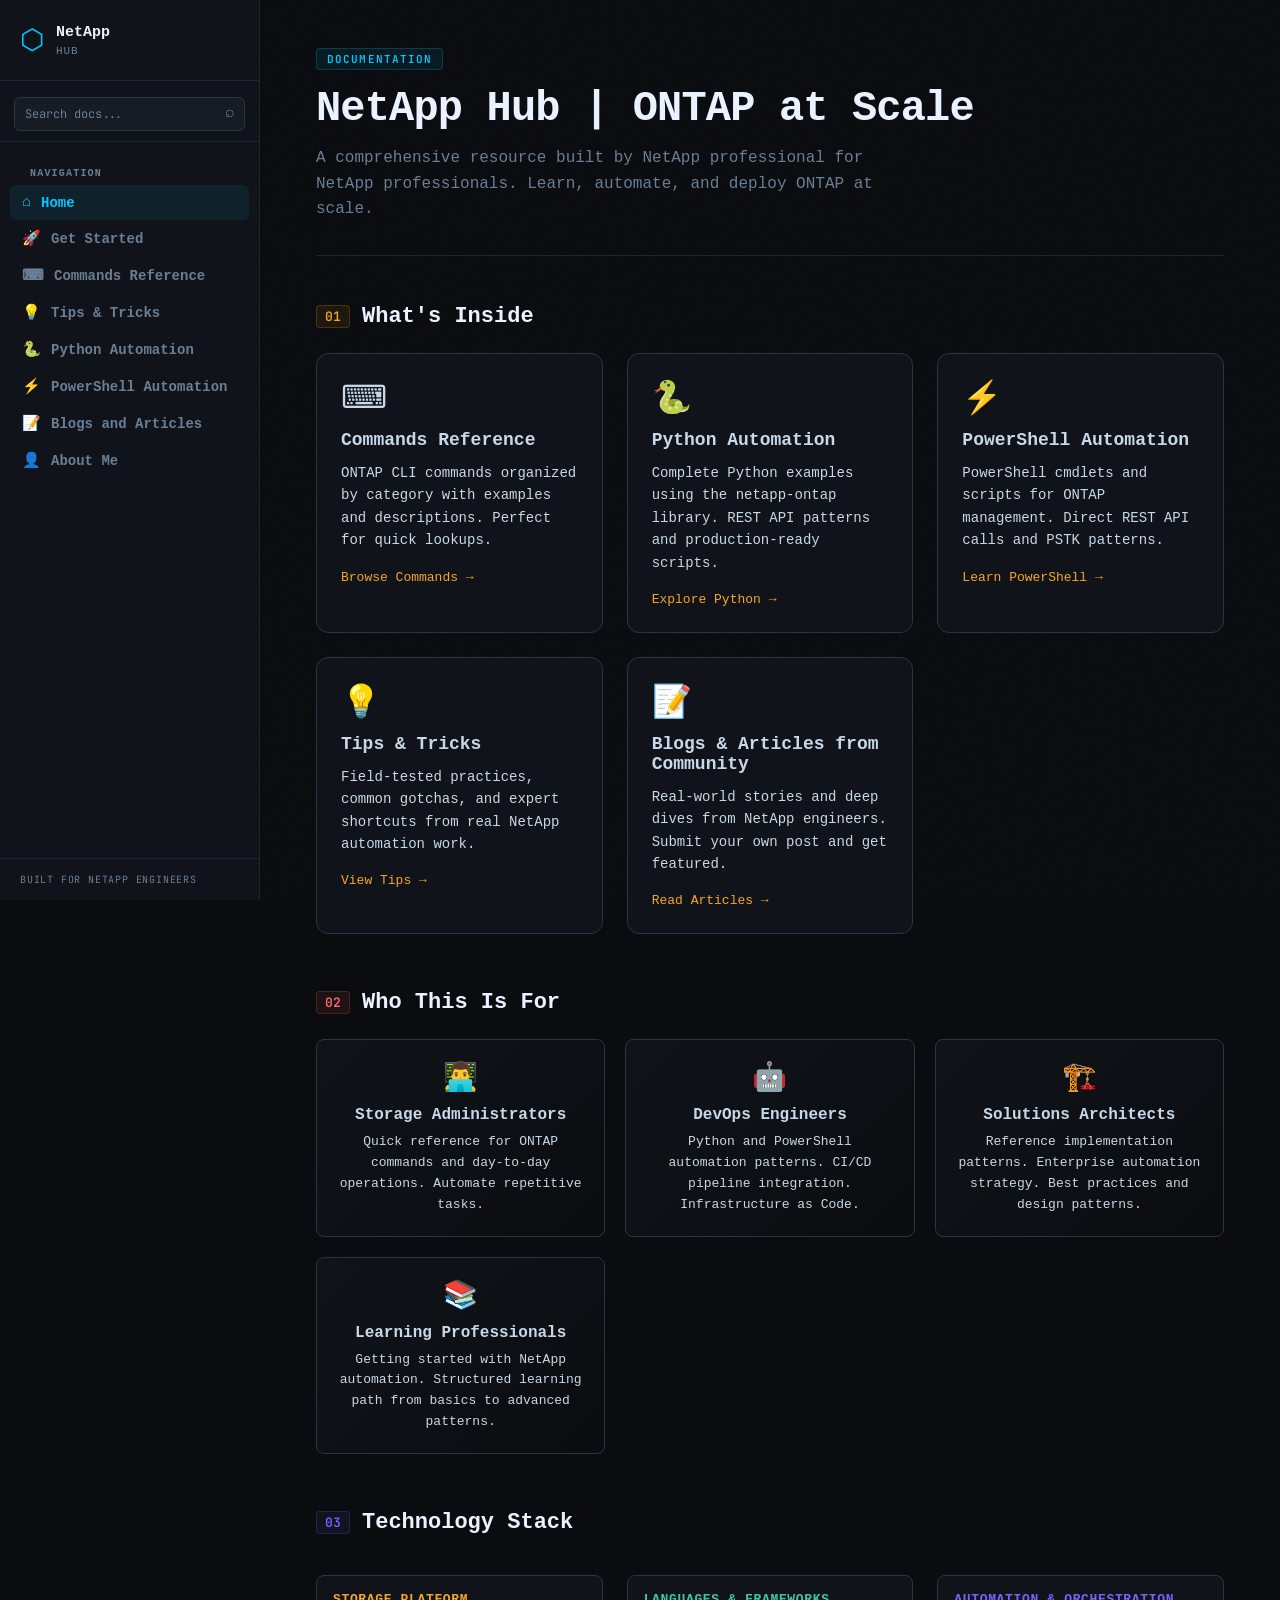
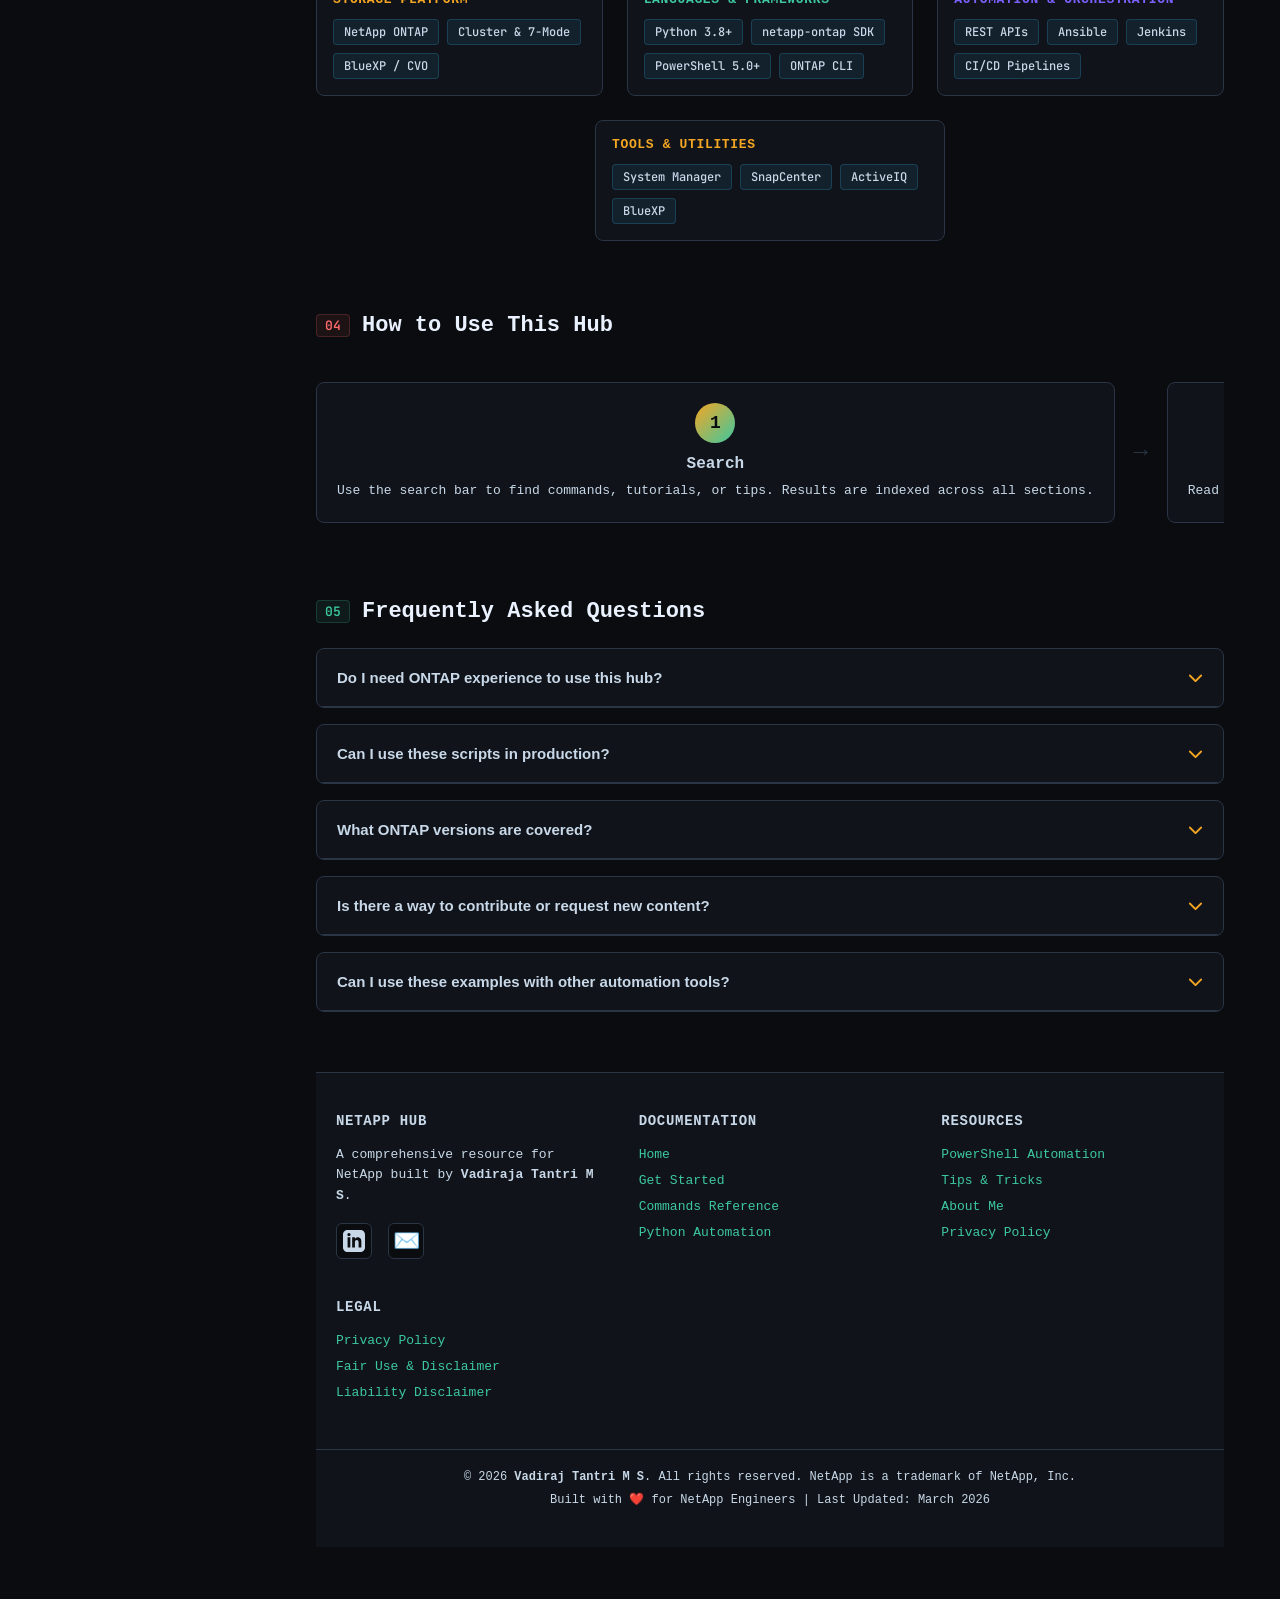
==== index.html @ 96f20f9d "SEO" ====
<!DOCTYPE html>
<html lang="en">
<head>
  <meta charset="UTF-8"/>
  <meta name="viewport" content="width=device-width, initial-scale=1.0"/>
  <title>Vadiraj Dev | NetApp Automation Engineer | ONTAP, Jenkins, Python</title>
  <link rel="stylesheet" href="assets/css/style.css"/>
  <link href="https://fonts.googleapis.com/css2?family=JetBrains+Mono:wght@400;600;700&family=Syne:wght@400;600;700;800&display=swap" rel="stylesheet"/>
  <link rel="stylesheet" href="https://cdnjs.cloudflare.com/ajax/libs/font-awesome/6.5.0/css/all.min.css"/>

  <!-- SEO Meta Tags -->
  <link rel="canonical" href="https://vadiraj.dev/index.html">
  <meta name="description" content="Vadiraj Dev - NetApp Storage Engineer specializing in automation, Jenkins pipelines, Python, PowerShell, and cloud infrastructure.">

  <meta name="keywords" content="NetApp, Storage Engineer, Jenkins, Python, DevOps, Automation">
  <meta name="author" content="Vadiraj">

  <meta property="og:title" content="Vadiraj Dev">
  <meta property="og:description" content="NetApp Storage Engineer & Automation Specialist">
  <meta property="og:url" content="https://vadiraj.dev">
  <meta property="og:type" content="website">
</head>
<body>
  <div class="noise"></div>

  <nav class="sidebar" id="sidebar">
    <div class="sidebar-logo">
      <a href="index.html" style="text-decoration: none; color: inherit; display: flex; align-items: center; gap: 12px; cursor: pointer;">
        <span class="logo-icon">⬡</span>
        <span class="logo-text">NetApp<br><span class="logo-sub">Hub</span></span>
      </a>
    </div>
    <div class="sidebar-search">
      <input type="text" id="globalSearch" placeholder="Search docs..." oninput="liveSearch(this.value)" autocomplete="off"/>
      <span class="search-icon">⌕</span>
      <div id="searchResults" class="search-results"></div>
    </div>
    <ul class="nav-links">
      <li class="nav-section-label">Navigation</li>
      <li><a href="index.html" class="active"><span class="nav-icon">⌂</span> Home</a></li>
      <li><a href="get-started.html"><span class="nav-icon">🚀</span> Get Started</a></li>
      <li><a href="commands.html"><span class="nav-icon">⌨</span> Commands Reference</a></li>
      <li><a href="tips.html"><span class="nav-icon">💡</span> Tips & Tricks</a></li>
      <li><a href="python.html"><span class="nav-icon">🐍</span> Python Automation</a></li>
      <li><a href="powershell.html"><span class="nav-icon">⚡</span> PowerShell Automation</a></li>
      <li><a href="blog-community.html" class="nav-icon"><span class="nav-icon">📝</span> Blogs and Articles</a></li>
      <li><a href="about-me.html"><span class="nav-icon">👤</span> About Me</a></li>
    </ul>
    <div class="sidebar-footer"><span>Built for NetApp Engineers</span></div>
  </nav>
  <button class="sidebar-toggle" onclick="toggleSidebar()">☰</button>

  <main class="main-content">
    <header class="page-header">
      <div class="header-badge">Documentation</div>
      <h1 class="page-title">NetApp Hub | ONTAP at Scale</h1>
      <p class="page-subtitle">A comprehensive resource built by NetApp professional for NetApp professionals. Learn, automate, and deploy ONTAP at scale.</p>
    </header>

    <!-- What's Inside Section -->
    <section class="content-section">
      <h2 class="section-title" id="whats-inside"><span class="section-num" style="color:var(--accent-cmd);background:rgba(245,166,35,0.08);border-color:rgba(245,166,35,0.2)">01</span> What's Inside</h2>
      
      <div class="feature-grid">
        <!-- Commands Reference -->
        <div class="feature-card">
          <div class="feature-icon">⌨</div>
          <h3>Commands Reference</h3>
          <p>ONTAP CLI commands organized by category with examples and descriptions. Perfect for quick lookups.</p>
          <a href="commands.html" class="feature-link">Browse Commands →</a>
        </div>

        <!-- Python Automation -->
        <div class="feature-card">
          <div class="feature-icon">🐍</div>
          <h3>Python Automation</h3>
          <p>Complete Python examples using the netapp-ontap library. REST API patterns and production-ready scripts.</p>
          <a href="python.html" class="feature-link">Explore Python →</a>
        </div>

        <!-- PowerShell Automation -->
        <div class="feature-card">
          <div class="feature-icon">⚡</div>
          <h3>PowerShell Automation</h3>
          <p>PowerShell cmdlets and scripts for ONTAP management. Direct REST API calls and PSTK patterns.</p>
          <a href="powershell.html" class="feature-link">Learn PowerShell →</a>
        </div>

        <!-- Tips & Tricks -->
        <div class="feature-card">
          <div class="feature-icon">💡</div>
          <h3>Tips & Tricks</h3>
          <p>Field-tested practices, common gotchas, and expert shortcuts from real NetApp automation work.</p>
          <a href="tips.html" class="feature-link">View Tips →</a>
        </div>

        <!-- Blog & Community -->
        <div class="feature-card">
          <div class="feature-icon">📝</div>
          <h3>Blogs & Articles from Community</h3>
          <p>Real-world stories and deep dives from NetApp engineers. Submit your own post and get featured.</p>
          <a href="blog-community.html" class="feature-link">Read Articles →</a>
        </div>

      </div>
    </section>

    <!-- Who This Is For -->
    <section class="content-section">
      <h2 class="section-title" id="who-this-is-for"><span class="section-num" style="color:var(--accent-tips);background:rgba(255,107,107,0.08);border-color:rgba(255,107,107,0.2)">02</span> Who This Is For</h2>
      
      <div class="audience-grid">
        <div class="audience-card">
          <div class="audience-icon">👨‍💻</div>
          <h4>Storage Administrators</h4>
          <p>Quick reference for ONTAP commands and day-to-day operations. Automate repetitive tasks.</p>
        </div>
        <div class="audience-card">
          <div class="audience-icon">🤖</div>
          <h4>DevOps Engineers</h4>
          <p>Python and PowerShell automation patterns. CI/CD pipeline integration. Infrastructure as Code.</p>
        </div>
        <div class="audience-card">
          <div class="audience-icon">🏗️</div>
          <h4>Solutions Architects</h4>
          <p>Reference implementation patterns. Enterprise automation strategy. Best practices and design patterns.</p>
        </div>
        <div class="audience-card">
          <div class="audience-icon">📚</div>
          <h4>Learning Professionals</h4>
          <p>Getting started with NetApp automation. Structured learning path from basics to advanced patterns.</p>
        </div>
      </div>
    </section>

    <!-- Technology Stack -->
    <section class="content-section">
      <h2 class="section-title" id="technology-stack"><span class="section-num" style="color:var(--accent-ps);background:rgba(123,97,255,0.08);border-color:rgba(123,97,255,0.2)">03</span> Technology Stack</h2>
      
      <div class="tech-stack">
        <div class="tech-category">
          <h4 style="color:var(--accent-cmd)">Storage Platform</h4>
          <div class="tech-items">
            <span class="tech-tag">NetApp ONTAP</span>
            <span class="tech-tag">Cluster & 7-Mode</span>
            <span class="tech-tag">BlueXP / CVO</span>
          </div>
        </div>

        <div class="tech-category">
          <h4 style="color:var(--accent-py)">Languages & Frameworks</h4>
          <div class="tech-items">
            <span class="tech-tag">Python 3.8+</span>
            <span class="tech-tag">netapp-ontap SDK</span>
            <span class="tech-tag">PowerShell 5.0+</span>
            <span class="tech-tag">ONTAP CLI</span>
          </div>
        </div>

        <div class="tech-category">
          <h4 style="color:var(--accent-ps)">Automation & Orchestration</h4>
          <div class="tech-items">
            <span class="tech-tag">REST APIs</span>
            <span class="tech-tag">Ansible</span>
            <span class="tech-tag">Jenkins</span>
            <span class="tech-tag">CI/CD Pipelines</span>
          </div>
        </div>

        <div class="tech-category">
          <h4 style="color:var(--accent-cmd)">Tools & Utilities</h4>
          <div class="tech-items">
            <span class="tech-tag">System Manager</span>
            <span class="tech-tag">SnapCenter</span>
            <span class="tech-tag">ActiveIQ</span>
            <span class="tech-tag">BlueXP</span>
          </div>
        </div>
      </div>
    </section>

    <!-- How to Use This Hub -->
    <section class="content-section">
      <h2 class="section-title" id="how-to-use"><span class="section-num" style="color:var(--accent-tips);background:rgba(255,107,107,0.08);border-color:rgba(255,107,107,0.2)">04</span> How to Use This Hub</h2>
      
      <div class="usage-flow">
        <div class="flow-step">
          <div class="flow-number">1</div>
          <h4>Search</h4>
          <p>Use the search bar to find commands, tutorials, or tips. Results are indexed across all sections.</p>
        </div>
        <div class="flow-arrow">→</div>
        <div class="flow-step">
          <div class="flow-number">2</div>
          <h4>Learn</h4>
          <p>Read the documentation, understand the patterns, and see real examples with explanations.</p>
        </div>
        <div class="flow-arrow">→</div>
        <div class="flow-step">
          <div class="flow-number">3</div>
          <h4>Apply</h4>
          <p>Copy code examples, adapt them to your environment, and automate your workflows.</p>
        </div>
        <div class="flow-arrow">→</div>
        <div class="flow-step">
          <div class="flow-number">4</div>
          <h4>Master</h4>
          <p>Combine patterns, build sophisticated automation, and share your insights with the community.</p>
        </div>
      </div>
    </section>

    <!-- FAQ Section -->
    <section class="content-section">
      <h2 class="section-title" id="faq"><span class="section-num" style="color:var(--accent-py);background:rgba(61,200,160,0.08);border-color:rgba(61,200,160,0.2)">05</span> Frequently Asked Questions</h2>
      
      <div class="faq-list">
        <div class="faq-item">
          <button class="faq-question" onclick="toggleFAQ(this)">
            <span>Do I need ONTAP experience to use this hub?</span>
            <i class="fas fa-chevron-down"></i>
          </button>
          <div class="faq-answer">
            <p>I include foundational concepts, but some prior ONTAP knowledge helps. Start with the <strong>Tips & Tricks</strong> section for basics, then move to specific topics.</p>
          </div>
        </div>

        <div class="faq-item">
          <button class="faq-question" onclick="toggleFAQ(this)">
            <span>Can I use these scripts in production?</span>
            <i class="fas fa-chevron-down"></i>
          </button>
          <div class="faq-answer">
            <p>Yes, but always test in your environment first. All scripts follow best practices, but your cluster configuration is unique. I recommend a test run before production deployment.</p>
          </div>
        </div>

        <div class="faq-item">
          <button class="faq-question" onclick="toggleFAQ(this)">
            <span>What ONTAP versions are covered?</span>
            <i class="fas fa-chevron-down"></i>
          </button>
          <div class="faq-answer">
            <p>Primarily ONTAP 9.x (Cluster mode) with some 7-Mode references where relevant. Check individual sections for version-specific notes.</p>
          </div>
        </div>

        <div class="faq-item">
          <button class="faq-question" onclick="toggleFAQ(this)">
            <span>Is there a way to contribute or request new content?</span>
            <i class="fas fa-chevron-down"></i>
          </button>
          <div class="faq-answer">
            <p>Absolutely! This hub is a living resource. Feedback and suggestions are welcome. See the footer for contact information.</p>
          </div>
        </div>

        <div class="faq-item">
          <button class="faq-question" onclick="toggleFAQ(this)">
            <span>Can I use these examples with other automation tools?</span>
            <i class="fas fa-chevron-down"></i>
          </button>
          <div class="faq-answer">
            <p>Yes. The REST API examples work with any tool (Terraform, Ansible, etc.). ONTAP CLI examples work in any environment. Python/PowerShell can be integrated into any workflow.</p>
          </div>
        </div>
      </div>
    </section>

    <!-- About the Creator -->
     <!--
    <section class="content-section" id="about-creator">
      <h2 class="section-title"><span class="section-num" style="color:var(--accent-cmd);background:rgba(245,166,35,0.08);border-color:rgba(245,166,35,0.2)">06</span> About the Creator</h2>
      
      <div class="creator-card">
        <div class="creator-content">
          <p>
            <strong>NetApp Hub</strong> was created by a storage automation specialist with 6+ years architecting enterprise NetApp solutions.
          </p>
          <p style="margin-top: 16px;">
            This hub combines years of consulting experience, production troubleshooting, and zero-downtime migrations into one comprehensive resource. Every example here has been tested in real environments.
          </p>
          <p style="margin-top: 16px; color: var(--text-muted); font-style: italic;">
            "The best documentation is written by people who have lived the pain." — Probably someone wise
          </p>
          <div class="creator-stats" style="margin-top: 24px;">
            <div class="stat">
              <div class="stat-number">6+</div>
              <div class="stat-label">Years ONTAP Experience</div>
            </div>
            <div class="stat">
              <div class="stat-number">20+</div>
              <div class="stat-label">Enterprise Deployments</div>
            </div>
            <div class="stat">
              <div class="stat-number">∞</div>
              <div class="stat-label">Zero-Downtime Migrations</div>
            </div>
            <div class="stat">
              <div class="stat-number">1500+</div>
              <div class="stat-label">Cups of Coffee ☕</div>
            </div>
          </div>
        </div>
      </div>
    </section>
    -->
    <div id="footer-container"></div>
  </main>

  <script src="assets/js/utils.js"></script>
  <script src="assets/js/search.js"></script>
  <script>
    function toggleFAQ(button) {
      const faqItem = button.parentElement;
      const answer = faqItem.querySelector('.faq-answer');
      const chevron = button.querySelector('i');
      
      faqItem.classList.toggle('active');
      
      if (faqItem.classList.contains('active')) {
        answer.style.maxHeight = answer.scrollHeight + 'px';
        chevron.style.transform = 'rotate(180deg)';
      } else {
        answer.style.maxHeight = '0';
        chevron.style.transform = 'rotate(0)';
      }
    }
  </script>
</body>
</html>
---- assets/css/style.css ----
/* ===== RESET & BASE ===== */
*, *::before, *::after { box-sizing: border-box; margin: 0; padding: 0; }

:root {
  --bg: #0a0c0f;
  --bg2: #10141a;
  --bg3: #161b24;
  --border: #1e2730;
  --border2: #2a3545;
  --text: #c8d8e8;
  --text-dim: #6a7f96;
  --text-bright: #eaf2ff;
  --accent: #00c8ff;
  --accent2: #0077cc;
  --accent-py: #3dc8a0;
  --accent-ps: #7b61ff;
  --accent-cmd: #f5a623;
  --accent-tips: #ff6b6b;
  --sidebar-w: 260px;
  --font-mono: 'JetBrains Mono', monospace;
  --font-ui: 'Ubuntu Mono', monospace;
}

html { scroll-behavior: smooth; }

body {
  background: var(--bg);
  color: var(--text);
  font-family: var(--font-ui);
  display: flex;
  min-height: 100vh;
  overflow-x: hidden;
}

/* ===== NOISE OVERLAY ===== */
.noise {
  position: fixed; inset: 0; z-index: 0;
  pointer-events: none;
  background-image: url("data:image/svg+xml,%3Csvg viewBox='0 0 256 256' xmlns='http://www.w3.org/2000/svg'%3E%3Cfilter id='noise'%3E%3CfeTurbulence type='fractalNoise' baseFrequency='0.9' numOctaves='4' stitchTiles='stitch'/%3E%3C/filter%3E%3Crect width='100%25' height='100%25' filter='url(%23noise)' opacity='0.04'/%3E%3C/svg%3E");
  opacity: 0.4;
}

/* ===== SIDEBAR ===== */
.sidebar {
  position: fixed;
  top: 0; left: 0;
  width: var(--sidebar-w);
  height: 100vh;
  background: var(--bg2);
  border-right: 1px solid var(--border);
  display: flex;
  flex-direction: column;
  z-index: 100;
  overflow-y: auto;
  transition: transform 0.3s ease;
}

.sidebar-logo {
  display: flex;
  align-items: center;
  gap: 10px;
  padding: 24px 20px 20px;
  border-bottom: 1px solid var(--border);
}

.logo-icon {
  font-size: 28px;
  color: var(--accent);
  line-height: 1;
}

.logo-text {
  font-family: var(--font-ui);
  font-weight: 800;
  font-size: 15px;
  color: var(--text-bright);
  line-height: 1.2;
}

.logo-sub {
  font-weight: 400;
  font-size: 11px;
  color: var(--text-dim);
  letter-spacing: 0.08em;
  text-transform: uppercase;
}

/* Search in sidebar */
.sidebar-search {
  position: relative;
  padding: 16px 14px 10px;
  border-bottom: 1px solid var(--border);
}

.sidebar-search input {
  width: 100%;
  background: var(--bg3);
  border: 1px solid var(--border2);
  border-radius: 6px;
  color: var(--text);
  font-family: var(--font-mono);
  font-size: 12px;
  padding: 8px 32px 8px 10px;
  outline: none;
  transition: border-color 0.2s;
}

.sidebar-search input:focus { border-color: var(--accent); }
.sidebar-search input::placeholder { color: var(--text-dim); }

.search-icon {
  position: absolute;
  right: 24px; top: 50%;
  transform: translateY(-40%);
  color: var(--text-dim);
  font-size: 16px;
  pointer-events: none;
}

.search-results {
  position: absolute;
  top: calc(100% - 10px);
  left: 14px; right: 14px;
  background: var(--bg3);
  border: 1px solid var(--border2);
  border-radius: 6px;
  z-index: 200;
  display: none;
  max-height: 300px;
  overflow-y: auto;
}

.search-results.active { display: block; }

.search-result-item {
  padding: 10px 14px;
  border-bottom: 1px solid var(--border);
  cursor: pointer;
  transition: background 0.15s;
}

.search-result-item:last-child { border-bottom: none; }
.search-result-item:hover { background: var(--bg2); }

.search-result-title {
  font-size: 13px;
  color: var(--text-bright);
  font-weight: 600;
}

.search-result-page {
  font-size: 11px;
  color: var(--accent);
  margin-top: 2px;
  font-family: var(--font-mono);
}

.search-result-snippet {
  font-size: 11px;
  color: var(--text-dim);
  margin-top: 3px;
}

/* Nav links */
.nav-section-label {
  font-size: 10px;
  font-weight: 700;
  letter-spacing: 0.12em;
  text-transform: uppercase;
  color: var(--text-dim);
  padding: 18px 20px 6px;
  list-style: none;
}

.nav-links {
  list-style: none;
  padding: 8px 10px;
  flex: 1;
}

.nav-links li a {
  display: flex;
  align-items: center;
  gap: 10px;
  padding: 9px 12px;
  border-radius: 6px;
  text-decoration: none;
  color: var(--text-dim);
  font-size: 14px;
  font-weight: 600;
  transition: background 0.2s, color 0.2s;
}

.nav-links li a:hover,
.nav-links li a.active {
  background: rgba(0, 200, 255, 0.08);
  color: var(--accent);
}

.nav-icon { font-size: 15px; }

.sidebar-footer {
  padding: 14px 20px;
  border-top: 1px solid var(--border);
  font-size: 10px;
  color: var(--text-dim);
  font-family: var(--font-mono);
  text-transform: uppercase;
  letter-spacing: 0.08em;
}

/* Toggle button (mobile) */
.sidebar-toggle {
  display: none;
  position: fixed;
  top: 14px; left: 14px;
  z-index: 200;
  background: var(--bg2);
  border: 1px solid var(--border2);
  color: var(--text);
  width: 38px; height: 38px;
  border-radius: 6px;
  font-size: 18px;
  cursor: pointer;
}

/* ===== MAIN CONTENT ===== */
.main-content {
  margin-left: var(--sidebar-w);
  flex: 1;
  padding: 48px 56px;
  width: 100%;
  max-width: 100%;
  position: relative;
  z-index: 1;
  overflow-x: hidden;
}

/* ===== PAGE HEADER ===== */
.page-header {
  margin-bottom: 48px;
  padding-bottom: 32px;
  border-bottom: 1px solid var(--border);
}

.header-badge {
  display: inline-block;
  font-family: var(--font-mono);
  font-size: 11px;
  font-weight: 600;
  color: var(--accent);
  background: rgba(0,200,255,0.08);
  border: 1px solid rgba(0,200,255,0.2);
  border-radius: 4px;
  padding: 3px 10px;
  letter-spacing: 0.1em;
  text-transform: uppercase;
  margin-bottom: 16px;
}

.page-title {
  font-family: var(--font-ui);
  font-weight: 800;
  font-size: 42px;
  color: var(--text-bright);
  line-height: 1.1;
  margin-bottom: 14px;
  letter-spacing: -0.02em;
}

.page-subtitle {
  font-size: 16px;
  color: var(--text-dim);
  line-height: 1.6;
  max-width: 580px;
}

/* ===== CARDS GRID ===== */
.cards-grid {
  display: grid;
  grid-template-columns: repeat(2, 1fr);
  gap: 16px;
  margin-bottom: 56px;
}

.card {
  background: var(--bg2);
  border: 1px solid var(--border);
  border-radius: 10px;
  padding: 24px;
  text-decoration: none;
  display: block;
  transition: border-color 0.2s, transform 0.2s, background 0.2s;
  position: relative;
  overflow: hidden;
}

.card::before {
  content: '';
  position: absolute;
  inset: 0;
  opacity: 0;
  transition: opacity 0.3s;
  border-radius: 10px;
}

.card--python::before { background: radial-gradient(ellipse at top left, rgba(61,200,160,0.08), transparent 70%); }
.card--ps::before     { background: radial-gradient(ellipse at top left, rgba(123,97,255,0.08), transparent 70%); }
.card--cmd::before    { background: radial-gradient(ellipse at top left, rgba(245,166,35,0.08), transparent 70%); }
.card--tips::before   { background: radial-gradient(ellipse at top left, rgba(255,107,107,0.08), transparent 70%); }

.card:hover { transform: translateY(-2px); }
.card:hover::before { opacity: 1; }
.card--python:hover { border-color: var(--accent-py); }
.card--ps:hover     { border-color: var(--accent-ps); }
.card--cmd:hover    { border-color: var(--accent-cmd); }
.card--tips:hover   { border-color: var(--accent-tips); }

.card-icon { font-size: 26px; margin-bottom: 12px; }

.card h3 {
  font-size: 17px;
  font-weight: 700;
  color: var(--text-bright);
  margin-bottom: 8px;
}

.card p {
  font-size: 13px;
  color: var(--text-dim);
  line-height: 1.6;
  margin-bottom: 14px;
}

.card-tag {
  font-family: var(--font-mono);
  font-size: 10px;
  color: var(--text-dim);
  letter-spacing: 0.05em;
}

.card--python .card-tag { color: var(--accent-py); }
.card--ps .card-tag     { color: var(--accent-ps); }
.card--cmd .card-tag    { color: var(--accent-cmd); }
.card--tips .card-tag   { color: var(--accent-tips); }

/* ===== CONTENT SECTIONS ===== */
.content-section {
  margin-bottom: 56px;
}

.section-title {
  font-size: 22px;
  font-weight: 700;
  color: var(--text-bright);
  margin-bottom: 20px;
  display: flex;
  align-items: center;
  gap: 12px;
}

.section-num {
  font-family: var(--font-mono);
  font-size: 13px;
  font-weight: 600;
  color: var(--accent);
  background: rgba(0,200,255,0.08);
  border: 1px solid rgba(0,200,255,0.2);
  border-radius: 4px;
  padding: 2px 8px;
}

.prose p {
  font-size: 14px;
  color: var(--text-dim);
  line-height: 1.75;
  margin-bottom: 12px;
}

/* Info Grid */
.info-grid {
  display: grid;
  grid-template-columns: repeat(4, 1fr);
  gap: 12px;
  margin-top: 24px;
}

.info-block {
  background: var(--bg3);
  border: 1px solid var(--border);
  border-radius: 8px;
  padding: 16px;
  text-align: center;
}

.info-label {
  font-family: var(--font-mono);
  font-size: 10px;
  color: var(--text-dim);
  text-transform: uppercase;
  letter-spacing: 0.1em;
  margin-bottom: 6px;
}

.info-value {
  font-family: var(--font-mono);
  font-size: 15px;
  font-weight: 700;
  color: var(--accent);
}

/* Stack List */
.stack-list { display: flex; flex-direction: column; gap: 4px; }

.stack-item {
  display: flex;
  align-items: center;
  gap: 14px;
  padding: 12px 16px;
  background: var(--bg2);
  border: 1px solid var(--border);
  border-radius: 8px;
  transition: border-color 0.2s;
}

.stack-item:hover { border-color: var(--border2); }

.stack-dot {
  width: 8px; height: 8px;
  border-radius: 50%;
  flex-shrink: 0;
}

.dot-py { background: var(--accent-py); box-shadow: 0 0 8px var(--accent-py); }
.dot-ps { background: var(--accent-ps); box-shadow: 0 0 8px var(--accent-ps); }

.stack-name {
  font-family: var(--font-mono);
  font-size: 13px;
  font-weight: 600;
  color: var(--text-bright);
  min-width: 200px;
}

.stack-desc {
  font-size: 13px;
  color: var(--text-dim);
}

/* ===== CODE BLOCKS ===== */
.code-block {
  background: #0d1117;
  border: 1px solid var(--border);
  border-radius: 8px;
  overflow: hidden;
  margin: 20px 0;
}

.code-header {
  display: flex;
  justify-content: space-between;
  align-items: center;
  padding: 10px 16px;
  background: var(--bg3);
  border-bottom: 1px solid var(--border);
}

.code-lang {
  font-family: var(--font-mono);
  font-size: 11px;
  color: var(--accent);
  text-transform: uppercase;
  font-weight: 700;
  letter-spacing: 0.08em;
}

.copy-btn {
  font-family: var(--font-mono);
  font-size: 11px;
  color: var(--text-dim);
  background: none;
  border: 1px solid var(--border2);
  border-radius: 4px;
  padding: 3px 10px;
  cursor: pointer;
  transition: color 0.2s, border-color 0.2s;
}

.copy-btn:hover { color: var(--accent); border-color: var(--accent); }
.copy-btn.copied { color: var(--accent-py); border-color: var(--accent-py); }

pre {
  margin: 0;
  padding: 20px;
  overflow-x: auto;
}

code {
  font-family: var(--font-mono);
  font-size: 13px;
  line-height: 1.7;
  color: var(--text);
}

/* Syntax highlighting */
.kw  { color: #ff79c6; }
.str { color: #f1fa8c; }
.cmt { color: #6272a4; font-style: italic; }
.fn  { color: #50fa7b; }
.num { color: #bd93f9; }
.var { color: #8be9fd; }
.cls { color: #ffb86c; }
.op  { color: #ff79c6; }

/* ===== COMMAND TABLE ===== */
.cmd-table-wrapper {
  background: var(--bg2);
  border: 1px solid var(--border);
  border-radius: 10px;
  overflow: hidden;
  margin: 20px 0;
}

.cmd-filter-bar {
  display: flex;
  gap: 10px;
  padding: 14px 16px;
  border-bottom: 1px solid var(--border);
  flex-wrap: wrap;
}

.cmd-filter-bar input {
  flex: 1;
  min-width: 200px;
  background: var(--bg3);
  border: 1px solid var(--border2);
  border-radius: 6px;
  color: var(--text);
  font-family: var(--font-mono);
  font-size: 12px;
  padding: 8px 12px;
  outline: none;
  transition: border-color 0.2s;
}

.cmd-filter-bar input:focus { border-color: var(--accent); }

.filter-btn {
  font-family: var(--font-mono);
  font-size: 11px;
  padding: 8px 14px;
  border-radius: 6px;
  border: 1px solid var(--border2);
  background: var(--bg3);
  color: var(--text-dim);
  cursor: pointer;
  transition: all 0.2s;
  white-space: nowrap;
}

.filter-btn:hover,
.filter-btn.active { border-color: var(--accent); color: var(--accent); background: rgba(0,200,255,0.06); }

table {
  width: 100%;
  border-collapse: collapse;
}

th {
  font-family: var(--font-mono);
  font-size: 10px;
  text-transform: uppercase;
  letter-spacing: 0.1em;
  color: var(--text-dim);
  padding: 10px 16px;
  text-align: left;
  background: var(--bg3);
  border-bottom: 1px solid var(--border);
}

td {
  padding: 11px 16px;
  border-bottom: 1px solid var(--border);
  font-size: 13px;
  vertical-align: top;
}

tr:last-child td { border-bottom: none; }
tr:hover td { background: rgba(255,255,255,0.02); }

td:first-child {
  font-family: var(--font-mono);
  font-size: 12px;
  color: var(--accent);
  white-space: nowrap;
}

td:nth-child(2) { color: var(--text-dim); }
td:nth-child(3) { color: var(--text); font-family: var(--font-mono); font-size: 11px; }

.tag {
  display: inline-block;
  font-family: var(--font-mono);
  font-size: 10px;
  padding: 2px 8px;
  border-radius: 4px;
  font-weight: 700;
  letter-spacing: 0.05em;
}

.tag-vol  { background: rgba(0,200,255,0.12); color: var(--accent); }
.tag-snap { background: rgba(61,200,160,0.12); color: var(--accent-py); }
.tag-net  { background: rgba(123,97,255,0.12); color: var(--accent-ps); }
.tag-svm  { background: rgba(245,166,35,0.12); color: var(--accent-cmd); }
.tag-diag { background: rgba(255,107,107,0.12); color: var(--accent-tips); }

/* Tips cards */
.tips-grid {
  display: grid;
  grid-template-columns: 1fr;
  gap: 14px;
}

.tip-card {
  background: var(--bg2);
  border: 1px solid var(--border);
  border-left: 3px solid var(--accent);
  border-radius: 8px;
  padding: 18px 20px;
  transition: border-color 0.2s;
}

.tip-card.tip-warn  { border-left-color: var(--accent-cmd); }
.tip-card.tip-good  { border-left-color: var(--accent-py); }
.tip-card.tip-danger{ border-left-color: var(--accent-tips); }
.tip-card.tip-info  { border-left-color: var(--accent); }
.tip-card.tip-ps    { border-left-color: var(--accent-ps); }

.tip-label {
  font-family: var(--font-mono);
  font-size: 10px;
  font-weight: 700;
  letter-spacing: 0.1em;
  text-transform: uppercase;
  margin-bottom: 6px;
}

.tip-warn  .tip-label { color: var(--accent-cmd); }
.tip-good  .tip-label { color: var(--accent-py); }
.tip-danger .tip-label { color: var(--accent-tips); }
.tip-info  .tip-label { color: var(--accent); }
.tip-ps    .tip-label { color: var(--accent-ps); }

.tip-title {
  font-size: 15px;
  font-weight: 700;
  color: var(--text-bright);
  margin-bottom: 6px;
}

.tip-body {
  font-size: 13px;
  color: var(--text-dim);
  line-height: 1.65;
}

.tip-body code {
  background: var(--bg3);
  border: 1px solid var(--border);
  border-radius: 4px;
  padding: 1px 6px;
  font-size: 12px;
  color: var(--accent);
}

/* ===== FOOTER ===== */
.page-footer {
  margin-top: 64px;
  padding-top: 20px;
  border-top: 1px solid var(--border);
  font-family: var(--font-mono);
  font-size: 11px;
  color: var(--text-dim);
  text-align: center;
  letter-spacing: 0.06em;
}

/* ===== HIGHLIGHT (search) ===== */
mark {
  background: rgba(0,200,255,0.2);
  color: var(--accent);
  border-radius: 2px;
  padding: 0 2px;
}

/* ===== RESPONSIVE ===== */
@media (max-width: 768px) {
  .sidebar {
    transform: translateX(-100%);
  }
  .sidebar.open {
    transform: translateX(0);
  }
  .sidebar-toggle { display: flex; align-items: center; justify-content: center; }
  .main-content { margin-left: 0; padding: 56px 20px 24px; }
  .cards-grid { grid-template-columns: 1fr; }
  .info-grid { grid-template-columns: repeat(2, 1fr); }
  .page-title { font-size: 28px; }
}

/* ===== COMMAND TABLE ENHANCEMENTS ===== */

.cmd-table-wrapper {
  width: 100%;
  overflow-x: auto;
}

.cmd-filter-bar {
  display: flex;
  gap: 12px;
  margin-bottom: 20px;
  flex-wrap: wrap;
  align-items: center;
}

.cmd-filter-bar input {
  flex: 1;
  min-width: 200px;
  padding: 10px 12px;
  border: 1px solid var(--border);
  border-radius: 6px;
  background: var(--bg2);
  color: var(--text);
  font-family: var(--font-mono);
  font-size: 13px;
  transition: border-color 0.2s;
}

.cmd-filter-bar input:focus {
  outline: none;
  border-color: var(--accent-cmd);
  box-shadow: 0 0 0 3px rgba(245,166,35,0.1);
}

.result-count {
  display: inline-block;
  padding: 8px 12px;
  background: var(--bg2);
  border: 1px solid var(--border);
  border-radius: 6px;
  color: var(--text-dim);
  font-size: 12px;
  font-weight: 600;
  white-space: nowrap;
}

.filter-btn {
  padding: 8px 16px;
  border: 1px solid var(--border);
  border-radius: 6px;
  background: transparent;
  color: var(--text-dim);
  cursor: pointer;
  transition: all 0.2s;
  font-size: 13px;
  font-weight: 500;
  white-space: nowrap;
}

.filter-btn:hover {
  border-color: var(--accent-cmd);
  color: var(--accent-cmd);
}

.filter-btn.active {
  background: var(--accent-cmd);
  border-color: var(--accent-cmd);
  color: var(--bg);
}

/* Command & Example Cell Styling */
.cmd-cell,
.example-cell {
  display: flex;
  align-items: center;
  gap: 8px;
  justify-content: space-between;
}

.cmd-cell code,
.example-cell code {
  flex: 1;
  font-size: 12px;
  white-space: nowrap;
  overflow: hidden;
  text-overflow: ellipsis;
  background: var(--bg2);
  padding: 4px 8px;
  border-radius: 4px;
}

.copy-btn {
  background: none;
  border: none;
  cursor: pointer;
  font-size: 14px;
  padding: 4px 8px;
  border-radius: 4px;
  transition: all 0.2s;
  flex-shrink: 0;
  opacity: 0.6;
}

.copy-btn:hover {
  background: var(--bg2);
  opacity: 1;
  transform: scale(1.1);
}

.favorite-btn {
  background: none;
  border: none;
  cursor: pointer;
  font-size: 16px;
  opacity: 0.5;
  transition: opacity 0.2s, transform 0.2s;
  padding: 0;
  width: 24px;
  height: 24px;
  display: flex;
  align-items: center;
  justify-content: center;
}

.favorite-btn:hover {
  opacity: 1;
  transform: scale(1.2);
}

/* Table styling adjustments */
table {
  width: 100%;
  border-collapse: collapse;
  margin-top: 20px;
}

table thead tr {
  border-bottom: 2px solid var(--border);
  background: var(--bg2);
}

table th {
  padding: 12px;
  text-align: left;
  font-weight: 600;
  font-size: 12px;
  text-transform: uppercase;
  letter-spacing: 0.5px;
  color: var(--text-dim);
}

table td {
  padding: 12px;
  border-bottom: 1px solid var(--border);
  font-size: 13px;
}

table tbody tr:hover {
  background: var(--bg2);
  transition: background 0.2s;
}

/* Toast notification animation */
@keyframes slideIn {
  from {
    transform: translateX(400px);
    opacity: 0;
  }
  to {
    transform: translateX(0);
    opacity: 1;
  }
}

/* Responsive adjustments */
@media (max-width: 768px) {
  .cmd-filter-bar {
    flex-direction: column;
  }
  
  .cmd-filter-bar input {
    width: 100%;
  }
  
  .result-count {
    width: 100%;
    text-align: center;
  }
  
  .filter-btn {
    flex: 1;
    min-width: 100px;
  }
  
  table {
    font-size: 12px;
  }
  
  table td {
    padding: 8px;
  }
  
  .cmd-cell code,
  .example-cell code {
    font-size: 11px;
  }
  
  .copy-btn,
  .favorite-btn {
    font-size: 14px;
  }
}

/* ===== CUSTOM SCROLLBAR ===== */
::-webkit-scrollbar {
  width: 10px;
  height: 10px;
}

::-webkit-scrollbar-track {
  background: var(--bg);
}

::-webkit-scrollbar-thumb {
  background: var(--border2);
  border-radius: 5px;
  border: 2px solid var(--bg);
}

::-webkit-scrollbar-thumb:hover {
  background: var(--accent-cmd);
}

/* Firefox scrollbar */
* {
  scrollbar-color: var(--border2) var(--bg);
  scrollbar-width: thin;
}

*::-webkit-scrollbar-thumb:hover {
  background: var(--accent-cmd);
}

.category-badge {
  display: inline-block;
  padding: 6px 12px;
  border-radius: 4px;
  font-weight: 600;
  font-size: 12px;
  text-transform: uppercase;
  letter-spacing: 0.05em;
  min-width: 80px;
  text-align: center;
}

.tag-vol {
  background: rgba(59, 130, 246, 0.15);
  color: #3b82f6;
  border: 1px solid #3b82f6;
}

.tag-snap {
  background: rgba(16, 185, 129, 0.15);
  color: #10b981;
  border: 1px solid #10b981;
}

.tag-net {
  background: rgba(168, 85, 247, 0.15);
  color: #a855f7;
  border: 1px solid #a855f7;
}

.tag-svm {
  background: rgba(249, 115, 22, 0.15);
  color: #f97316;
  border: 1px solid #f97316;
}

.tag-diag {
  background: rgba(236, 72, 153, 0.15);
  color: #ec4899;
  border: 1px solid #ec4899;
}

/* ===== HERO SEARCH ===== */
.hero-search {
  margin-bottom: 48px;
  padding: 32px 0;
}

.search-container {
  position: relative;
  max-width: 700px;
  margin: 0 auto;
}

.hero-search-input {
  width: 100%;
  padding: 18px 24px 18px 48px;
  font-size: 16px;
  background: var(--bg2);
  border: 2px solid var(--border2);
  border-radius: 12px;
  color: var(--text);
  font-family: 'JetBrains Mono', monospace;
  transition: all 0.2s ease;
}

.hero-search-input:focus {
  outline: none;
  border-color: var(--accent-cmd);
  box-shadow: 0 0 0 3px rgba(217, 119, 6, 0.1);
  background: var(--bg);
}

.hero-search-input::placeholder {
  color: var(--text-muted);
}

.hero-search .search-icon {
  position: absolute;
  left: 16px;
  top: 50%;
  transform: translateY(-50%);
  color: var(--text-muted);
  font-size: 18px;
  pointer-events: none;
}

.hero-search .search-results {
  position: absolute;
  top: calc(100% + 8px);
  left: 0;
  right: 0;
  background: var(--bg2);
  border: 1px solid var(--border2);
  border-radius: 8px;
  max-height: 400px;
  overflow-y: auto;
  z-index: 100;
  display: none;
}

.hero-search .search-results.active {
  display: block;
}

.hero-search .search-result-item {
  padding: 12px 16px;
  border-bottom: 1px solid var(--border);
  cursor: pointer;
  transition: background 0.15s ease;
}

.hero-search .search-result-item:hover {
  background: var(--bg);
}

.hero-search .search-result-title {
  font-weight: 600;
  color: var(--accent-cmd);
  font-size: 14px;
  margin-bottom: 4px;
}

.hero-search .search-result-page {
  font-size: 12px;
  color: var(--text-muted);
}

/* ===== ANCHOR HIGHLIGHT ===== */
.highlight-section {
  animation: highlight-pulse 2s ease-in-out;
}

@keyframes highlight-pulse {
  0% {
    background-color: rgba(217, 119, 6, 0.3);
  }
  100% {
    background-color: transparent;
  }
}

/* ===== ABOUT PAGE SECTIONS ===== */
.feature-grid {
  display: grid;
  grid-template-columns: repeat(auto-fit, minmax(280px, 1fr));
  gap: 24px;
  margin-top: 24px;
}

.feature-card {
  background: var(--bg2);
  border: 1px solid var(--border2);
  border-radius: 12px;
  padding: 24px;
  transition: all 0.3s ease;
}

.feature-card:hover {
  border-color: var(--accent-cmd);
  transform: translateY(-4px);
  box-shadow: 0 12px 24px rgba(217, 119, 6, 0.1);
}

.feature-icon {
  font-size: 32px;
  margin-bottom: 12px;
  display: block;
}

.feature-card h3 {
  font-size: 18px;
  font-weight: 600;
  margin-bottom: 12px;
  color: var(--text);
}

.feature-card p {
  font-size: 14px;
  color: var(--text-muted);
  margin-bottom: 16px;
  line-height: 1.6;
}

.feature-link {
  color: var(--accent-cmd);
  text-decoration: none;
  font-weight: 500;
  font-size: 13px;
  transition: color 0.2s;
}

.feature-link:hover {
  color: var(--accent-py);
}

/* Audience Grid */
.audience-grid {
  display: grid;
  grid-template-columns: repeat(auto-fit, minmax(220px, 1fr));
  gap: 20px;
  margin-top: 24px;
}

.audience-card {
  background: linear-gradient(135deg, var(--bg2), var(--bg));
  border: 1px solid var(--border2);
  border-radius: 8px;
  padding: 20px;
  text-align: center;
  transition: all 0.3s ease;
}

.audience-card:hover {
  border-color: var(--accent-py);
  transform: translateY(-2px);
}

.audience-icon {
  font-size: 28px;
  margin-bottom: 12px;
  display: block;
}

.audience-card h4 {
  font-size: 16px;
  font-weight: 600;
  margin-bottom: 8px;
  color: var(--text);
}

.audience-card p {
  font-size: 13px;
  color: var(--text-muted);
  line-height: 1.6;
}

/* Tech Stack */
.tech-stack {
  display: grid;
  grid-template-columns: repeat(auto-fit, minmax(280px, 1fr));
  gap: 24px;
  margin-top: 24px;
}

.tech-category {
  background: var(--bg2);
  border: 1px solid var(--border2);
  border-radius: 8px;
  padding: 20px;
}

.tech-category h4 {
  font-size: 14px;
  font-weight: 600;
  margin-bottom: 16px;
  text-transform: uppercase;
  letter-spacing: 0.05em;
}

.tech-items {
  display: flex;
  flex-wrap: wrap;
  gap: 8px;
}

.tech-tag {
  background: rgba(56, 189, 248, 0.1);
  border: 1px solid rgba(56, 189, 248, 0.3);
  color: var(--accent-py);
  padding: 6px 12px;
  border-radius: 4px;
  font-size: 12px;
  font-weight: 500;
  font-family: 'JetBrains Mono', monospace;
}

/* Usage Flow */
.usage-flow {
  display: flex;
  align-items: center;
  gap: 16px;
  margin-top: 24px;
  overflow-x: auto;
  padding: 20px 0;
  flex-wrap: nowrap;
  justify-content: flex-start;
}

.flow-step {
  background: var(--bg2);
  border: 1px solid var(--border2);
  border-radius: 8px;
  padding: 20px;
  min-width: 220px;
  text-align: center;
  flex-shrink: 0;
}

.flow-number {
  background: linear-gradient(135deg, var(--accent-cmd), var(--accent-py));
  color: var(--bg);
  width: 40px;
  height: 40px;
  border-radius: 50%;
  display: flex;
  align-items: center;
  justify-content: center;
  margin: 0 auto 12px;
  font-weight: 700;
  font-size: 18px;
}

.flow-step h4 {
  font-size: 16px;
  font-weight: 600;
  margin-bottom: 8px;
}

.flow-step p {
  font-size: 13px;
  color: var(--text-muted);
  line-height: 1.6;
}

.flow-arrow {
  font-size: 24px;
  color: var(--border2);
  flex-shrink: 0;
  align-self: center;
  min-width: 20px;
  text-align: center;
}

@media (max-width: 768px) {
  .usage-flow {
    flex-wrap: wrap;
  }
  
  .flow-arrow {
    display: none;
  }
  
  .flow-step {
    min-width: 100%;
  }
}

/* FAQ List */
.faq-list {
  margin-top: 24px;
  space-y: 16px;
}

.faq-item {
  background: var(--bg2);
  border: 1px solid var(--border2);
  border-radius: 8px;
  overflow: hidden;
  margin-bottom: 16px;
}

.faq-question {
  width: 100%;
  padding: 20px;
  background: none;
  border: none;
  cursor: pointer;
  display: flex;
  align-items: center;
  justify-content: space-between;
  font-size: 15px;
  font-weight: 600;
  color: var(--text);
  transition: background 0.2s ease;
}

.faq-question:hover {
  background: rgba(56, 189, 248, 0.05);
}

.faq-question i {
  transition: transform 0.3s ease;
  color: var(--accent-cmd);
}

.faq-answer {
  max-height: 0;
  overflow: hidden;
  transition: max-height 0.3s ease;
  background: rgba(56, 189, 248, 0.02);
  border-top: 1px solid var(--border2);
}

.faq-answer p {
  padding: 20px;
  font-size: 14px;
  color: var(--text-muted);
  line-height: 1.8;
}

.faq-item.active .faq-question {
  background: rgba(56, 189, 248, 0.05);
}

/* Creator Card */
.creator-card {
  background: linear-gradient(135deg, var(--bg2), rgba(56, 189, 248, 0.05));
  border: 1px solid var(--border2);
  border-radius: 12px;
  padding: 32px;
  margin-top: 24px;
}

.creator-content p {
  font-size: 15px;
  color: var(--text-muted);
  line-height: 1.8;
}

.creator-stats {
  display: grid;
  grid-template-columns: repeat(auto-fit, minmax(150px, 1fr));
  gap: 20px;
}

.stat {
  text-align: center;
}

.stat-number {
  font-size: 28px;
  font-weight: 700;
  background: linear-gradient(135deg, var(--accent-cmd), var(--accent-py));
  -webkit-background-clip: text;
  -webkit-text-fill-color: transparent;
  display: block;
  margin-bottom: 4px;
}

.stat-label {
  font-size: 12px;
  color: var(--text-muted);
  text-transform: uppercase;
  letter-spacing: 0.05em;
  font-weight: 500;
}

/* ===== EXPERTISE GRID ===== */
.expertise-grid {
  display: grid;
  grid-template-columns: repeat(auto-fit, minmax(280px, 1fr));
  gap: 20px;
  margin-top: 24px;
}

.expertise-card {
  background: var(--bg2);
  border: 1px solid var(--border2);
  border-radius: 8px;
  padding: 24px;
  transition: all 0.3s ease;
}

.expertise-card:hover {
  border-color: var(--accent-cmd);
  transform: translateY(-4px);
}

.expertise-icon {
  font-size: 28px;
  margin-bottom: 12px;
  display: block;
}

.expertise-card h3 {
  font-size: 16px;
  font-weight: 600;
  margin-bottom: 12px;
  color: var(--text);
}

.expertise-card p {
  font-size: 14px;
  color: var(--text-muted);
  line-height: 1.6;
}

/* ===== TECH EXPERTISE ===== */
.tech-expertise {
  display: grid;
  grid-template-columns: repeat(auto-fit, minmax(260px, 1fr));
  gap: 20px;
  margin-top: 24px;
}

.tech-expertise .tech-category {
  background: var(--bg2);
  border: 1px solid var(--border2);
  border-radius: 8px;
  padding: 20px;
}

/* ===== PHILOSOPHY CARDS ===== */
.philosophy-cards {
  display: grid;
  grid-template-columns: repeat(auto-fit, minmax(240px, 1fr));
  gap: 20px;
  margin-top: 24px;
}

.philosophy-card {
  background: linear-gradient(135deg, var(--bg2), rgba(56, 189, 248, 0.05));
  border: 1px solid var(--border2);
  border-radius: 8px;
  padding: 20px;
  border-left: 4px solid var(--accent-cmd);
}

.philosophy-card:hover {
  border-left-color: var(--accent-py);
}

.philosophy-title {
  font-size: 16px;
  font-weight: 600;
  color: var(--text);
  margin-bottom: 12px;
}

.philosophy-card p {
  font-size: 14px;
  color: var(--text-muted);
  line-height: 1.6;
}

/* ===== CONNECT SECTION ===== */
.connect-card {
  background: linear-gradient(135deg, var(--bg2), rgba(61, 200, 160, 0.05));
  border: 1px solid var(--border2);
  border-radius: 12px;
  padding: 32px;
  margin-top: 24px;
  text-align: center;
}

.connect-links {
  display: flex;
  gap: 16px;
  justify-content: center;
  flex-wrap: wrap;
}

.connect-link {
  background: var(--bg);
  border: 1px solid var(--border2);
  border-radius: 8px;
  padding: 12px 24px;
  text-decoration: none;
  color: var(--text);
  display: flex;
  align-items: center;
  gap: 8px;
  transition: all 0.3s ease;
  font-weight: 500;
  font-size: 14px;
}

.connect-link:hover {
  background: var(--bg2);
  border-color: var(--accent-cmd);
  transform: translateY(-2px);
}

.connect-icon {
  font-size: 18px;
}

/* ===== FOOTER ===== */
.site-footer {
  background: var(--bg2);
  border-top: 1px solid var(--border2);
  padding: 40px 0 20px;
  margin-top: 60px;
}

.footer-container {
  display: grid;
  grid-template-columns: repeat(auto-fit, minmax(220px, 1fr));
  gap: 40px;
  max-width: 1200px;
  margin: 0 auto;
  padding: 0 20px;
  margin-bottom: 40px;
}

.footer-section h4 {
  font-size: 14px;
  font-weight: 600;
  text-transform: uppercase;
  letter-spacing: 0.05em;
  color: var(--text);
  margin-bottom: 16px;
}

.footer-section p {
  font-size: 13px;
  color: var(--text-muted);
  line-height: 1.6;
  margin-bottom: 12px;
}

.footer-section ul {
  list-style: none;
  padding: 0;
}

.footer-section li {
  margin-bottom: 8px;
}

.footer-section a {
  font-size: 13px;
  color: var(--accent-py);
  text-decoration: none;
  transition: color 0.2s;
}

.footer-section a:hover {
  color: var(--accent-cmd);
}

.footer-social {
  display: flex;
  gap: 12px;
  margin-top: 16px;
}

.footer-social a {
  display: inline-flex;
  width: 36px;
  height: 36px;
  align-items: center;
  justify-content: center;
  background: var(--bg);
  border: 1px solid var(--border2);
  border-radius: 6px;
  font-size: 18px;
  transition: all 0.2s;
  color: var(--text);
}

.footer-social a:hover {
  background: var(--accent-py);
  border-color: var(--accent-py);
  transform: translateY(-2px);
}

.footer-bottom {
  max-width: 1200px;
  margin: 0 auto;
  padding: 20px;
  border-top: 1px solid var(--border2);
  text-align: center;
}

.footer-bottom p {
  font-size: 12px;
  color: var(--text-muted);
  margin: 0;
}

.footer-bottom a {
  color: var(--accent-py);
  text-decoration: none;
}

.footer-bottom a:hover {
  color: var(--accent-cmd);
}

/* ===== PROFILE PICTURE SECTION ===== */
.profile-section {
  margin-top: 0 !important;
  margin-bottom: 60px;
}

.profile-hero {
  display: flex;
  align-items: center;
  gap: 60px;
  background: linear-gradient(135deg, var(--bg2), rgba(56, 189, 248, 0.05));
  border: 1px solid var(--border2);
  border-radius: 16px;
  padding: 60px;
}

/* ===== POP-OUT PROFILE PICTURE EFFECT ===== */
.profile-picture-container {
  position: relative;
  width: 220px;
  height: 220px;
  background: transparent !important;
  border: none !important;
  box-shadow: none !important;
  overflow: visible !important;
  margin-top: 40px; /* Give room at the top for the floating head */
  flex-shrink: 0;
}

/* Background Circle with Gradient Fade */
.profile-picture-container::before {
  content: '';
  position: absolute;
  top: 0;  /* Back to full size */
  left: 0; 
  right: 0; 
  bottom: 0;
  background: var(--bg);
  border-radius: 50%; 
  box-shadow: 0 20px 50px rgba(61, 200, 160, 0.15), inset 0 -10px 20px rgba(0,0,0,0.5);
  border: 1px solid var(--border2);
  z-index: 0;

  /* MAGIC: Fades the entire circle (background, border, AND shadow) to transparent at the top */
  -webkit-mask-image: linear-gradient(to bottom, transparent 30%, black 55%);
  mask-image: linear-gradient(to bottom, transparent 30%, black 55%);
}

/* The transparent character image */
.profile-picture {
  position: absolute;
  bottom: 0;          /* Anchor to the exact bottom of the circle */
  left: 0;
  width: 100%;        /* Match the width of the circle exactly */
  height: auto;
  min-height: 100%;
  
  /* CRITICAL: This curves ONLY the bottom of the image to perfectly match the circle, 
     hiding the square cut-off, but leaving the head free to break the top border! */
  border-radius: 0 0 110px 110px !important; 
  
  z-index: 1; 
  transition: transform 0.3s ease;
  transform-origin: bottom center; /* Image will grow upwards on hover, not downwards */
}

.profile-picture:hover {
  transform: scale(1.05);
}

.profile-info {
  flex: 1;
}

.profile-info h3 {
  font-size: 32px;
  font-weight: 700;
  margin: 0 0 8px 0;
  color: var(--text);
}

.profile-title {
  font-size: 18px;
  font-weight: 600;
  color: var(--accent-py);
  margin: 0 0 8px 0;
}

.profile-bio {
  font-size: 15px;
  color: var(--text-muted);
  margin: 0 0 24px 0;
  line-height: 1.6;
}

.profile-badges {
  display: flex;
  flex-wrap: wrap;
  gap: 12px;
}

.profile-badge {
  background: rgba(61, 200, 160, 0.1);
  border: 1px solid rgba(61, 200, 160, 0.3);
  color: var(--accent-py);
  padding: 8px 16px;
  border-radius: 20px;
  font-size: 13px;
  font-weight: 500;
  font-family: 'JetBrains Mono', monospace;
  transition: all 0.2s ease;
}

.profile-badge:hover {
  background: rgba(61, 200, 160, 0.2);
  border-color: rgba(61, 200, 160, 0.5);
}

/* Responsive */
@media (max-width: 1024px) {
  .profile-hero {
    padding: 40px;
    gap: 40px;
  }

  .profile-picture-container {
    width: 240px;
    height: 240px;
  }

  .profile-info h3 {
    font-size: 28px;
  }
}

@media (max-width: 768px) {
  .profile-hero {
    flex-direction: column;
    text-align: center;
    padding: 30px;
    gap: 30px;
  }

  .profile-picture-container {
    width: 220px;
    height: 220px;
  }

  .profile-info h3 {
    font-size: 24px;
  }

  .profile-title {
    font-size: 16px;
  }

  .profile-badges {
    justify-content: center;
  }
}

/* Technology Stack */
.tech-stack {
  display: flex;
  gap: 24px;
  margin-top: 24px;
  padding: 16px 0;
  flex-wrap: wrap;
  justify-content: center;
}

.tech-category {
  background: var(--bg2);
  border: 1px solid var(--border2);
  border-radius: 8px;
  padding: 16px;
  flex: 1 1 280px;
  min-width: 220px;
  max-width: 350px;
}

.tech-category h4 {
  font-size: 13px;
  font-weight: 600;
  text-transform: uppercase;
  letter-spacing: 0.05em;
  margin: 0 0 12px 0;
  color: var(--text-dim);
}

.tech-items {
  display: flex;
  flex-wrap: wrap;
  gap: 8px;
}

.tech-tag {
  background: rgba(56, 189, 248, 0.08);
  border: 1px solid rgba(56, 189, 248, 0.2);
  color: var(--text-muted);
  padding: 4px 10px;
  border-radius: 4px;
  font-size: 12px;
  font-family: 'JetBrains Mono', monospace;
  transition: all 0.2s ease;
  white-space: nowrap;
}

.tech-tag:hover {
  background: rgba(56, 189, 248, 0.15);
  border-color: rgba(56, 189, 248, 0.4);
  color: var(--accent-py);
}

@media (max-width: 1024px) {
  .tech-stack {
    gap: 20px;
  }
  
  .tech-category {
    flex: 1 1 calc(50% - 10px);
  }
}

@media (max-width: 768px) {
  .tech-stack {
    justify-content: stretch;
    gap: 16px;
  }
  
  .tech-category {
    flex: 1 1 100%;
    max-width: 100%;
  }
}

/* ===== HERO SECTION ===== */
.hero-section {
  background: linear-gradient(135deg, var(--bg2), rgba(61, 200, 160, 0.05));
  border-bottom: 1px solid var(--border2);
  padding: 80px 40px;
  margin: -20px -40px 60px -40px;
  text-align: center;
}

.hero-content {
  max-width: 800px;
  margin: 0 auto 60px;
}

.hero-badge {
  display: inline-block;
  background: rgba(61, 200, 160, 0.1);
  border: 1px solid rgba(61, 200, 160, 0.3);
  color: var(--accent-py);
  padding: 8px 16px;
  border-radius: 20px;
  font-size: 12px;
  font-weight: 600;
  text-transform: uppercase;
  letter-spacing: 0.05em;
  margin-bottom: 20px;
}

.hero-title {
  font-size: 48px;
  font-weight: 700;
  margin: 0 0 16px 0;
  color: var(--text);
  line-height: 1.2;
}

.hero-subtitle {
  font-size: 18px;
  color: var(--text-muted);
  margin: 0 0 40px 0;
  line-height: 1.6;
}

.hero-search {
  position: relative;
  margin-bottom: 40px;
}

.hero-search input {
  width: 100%;
  padding: 16px 20px 16px 48px;
  background: var(--bg);
  border: 2px solid var(--border2);
  border-radius: 8px;
  color: var(--text);
  font-size: 15px;
  font-family: 'JetBrains Mono', monospace;
  transition: all 0.2s ease;
}

.hero-search input:focus {
  outline: none;
  border-color: var(--accent-py);
  box-shadow: 0 0 0 3px rgba(61, 200, 160, 0.1);
}

.hero-search .search-icon {
  position: absolute;
  left: 16px;
  top: 50%;
  transform: translateY(-50%);
  color: var(--text-muted);
  pointer-events: none;
  font-size: 16px;
}

.hero-search .search-results {
  position: absolute;
  top: calc(100% + 8px);
  left: 0;
  right: 0;
  background: var(--bg2);
  border: 1px solid var(--border2);
  border-radius: 8px;
  max-height: 0;
  overflow: hidden;
  opacity: 0;
  transition: all 0.2s ease;
  z-index: 100;
}

.hero-search .search-results.active {
  max-height: 400px;
  opacity: 1;
  overflow-y: auto;
}

.search-result-item {
  padding: 12px 16px;
  border-bottom: 1px solid var(--border2);
  cursor: pointer;
  transition: background 0.2s ease;
}

.search-result-item:hover {
  background: var(--bg);
}

.search-result-item:last-child {
  border-bottom: none;
}

.search-result-title {
  font-weight: 600;
  color: var(--accent-py);
  font-size: 14px;
  margin-bottom: 4px;
}

.search-result-page {
  font-size: 11px;
  color: var(--text-muted);
  text-transform: uppercase;
  letter-spacing: 0.05em;
  margin-bottom: 4px;
}

.search-result-snippet {
  font-size: 12px;
  color: var(--text-muted);
  line-height: 1.4;
}

.hero-cta {
  display: flex;
  gap: 16px;
  justify-content: center;
  margin-top: 40px;
}

.btn {
  padding: 12px 28px;
  border-radius: 6px;
  font-weight: 600;
  text-decoration: none;
  transition: all 0.2s ease;
  font-size: 15px;
  display: inline-block;
}

.btn-primary {
  background: var(--accent-py);
  color: var(--bg);
  border: 2px solid var(--accent-py);
}

.btn-primary:hover {
  background: transparent;
  color: var(--accent-py);
  transform: translateY(-2px);
}

.btn-secondary {
  background: transparent;
  color: var(--accent-py);
  border: 2px solid var(--accent-py);
}

.btn-secondary:hover {
  background: var(--accent-py);
  color: var(--bg);
  transform: translateY(-2px);
}

.hero-stats {
  display: grid;
  grid-template-columns: repeat(4, 1fr);
  gap: 20px;
}

.stat-item {
  background: var(--bg);
  border: 1px solid var(--border2);
  border-radius: 8px;
  padding: 24px 16px;
  text-align: center;
}

.stat-value {
  font-size: 32px;
  font-weight: 700;
  color: var(--accent-py);
  margin-bottom: 8px;
}

.stat-label {
  font-size: 13px;
  color: var(--text-muted);
  text-transform: uppercase;
  letter-spacing: 0.05em;
}

@media (max-width: 1024px) {
  .hero-section {
    padding: 60px 30px;
    margin: -20px -30px 40px -30px;
  }

  .hero-title {
    font-size: 40px;
  }

  .hero-subtitle {
    font-size: 16px;
  }

  .hero-stats {
    grid-template-columns: repeat(2, 1fr);
    gap: 16px;
  }
}

@media (max-width: 768px) {
  .hero-section {
    padding: 40px 20px;
    margin: -20px -20px 30px -20px;
  }

  .hero-title {
    font-size: 32px;
  }

  .hero-subtitle {
    font-size: 14px;
  }

  .hero-cta {
    flex-direction: column;
  }

  .btn {
    width: 100%;
  }

  .hero-stats {
    grid-template-columns: repeat(2, 1fr);
  }

  .stat-item {
    padding: 16px 12px;
  }

  .stat-value {
    font-size: 24px;
  }
}

/* Highlight effect for search results */
.highlight-section {
  animation: highlight-pulse 1s ease-out;
}

@keyframes highlight-pulse {
  0% {
    background: rgba(61, 200, 160, 0.2);
  }
  100% {
    background: transparent;
  }
}


/* =========================================================
   📱 COMPREHENSIVE MOBILE OPTIMIZATION (max-width: 768px)
   ========================================================= */
   @media (max-width: 768px) {
    /* --- 1. Main Layout & Sidebar --- */
    .sidebar {
      transform: translateX(-100%);
      width: 280px;
      z-index: 1000; /* Float above content */
      box-shadow: 5px 0 25px rgba(0,0,0,0.5);
    }
  
    .sidebar.active {
      transform: translateX(0);
    }
  
    .main-content {
      margin-left: 0;        /* Remove desktop sidebar margin */
      padding: 70px 20px 40px; /* Extra top padding for the hamburger menu */
      width: 100vw;          /* Prevent horizontal overflow */
      overflow-x: hidden;
    }

    /* NetApp Hub logo */
    .sidebar-logo {
      padding: 24px 20px 20px;
      margin-left: auto;  /* Pushes logo to the right */
    }
  
    /* Hamburger Menu Button */
    .sidebar-toggle {
      display: flex;
      position: fixed;
      top: 15px;
      left: 20px; /* Put it on the top right */
      background: var(--bg2);
      color: var(--text);
      border: 1px solid var(--border2);
      border-radius: 6px;
      width: 40px;
      height: 40px;
      align-items: center;
      justify-content: center;
      font-size: 20px;
      z-index: 1001;
      cursor: pointer;
      box-shadow: 0 4px 10px rgba(0,0,0,0.3);
    }
  
    /* --- 2. Typography Adjustments --- */
    .page-title {
      font-size: 32px;
    }
  
    .page-subtitle {
      font-size: 16px;
    }
  
    .section-title {
      font-size: 22px;
    }
  
    /* --- 3. Grids & Flexboxes (Stack everything vertically) --- */
    .expertise-grid, 
    .philosophy-cards,
    .feature-grid,
    .quick-links {
      grid-template-columns: 1fr; /* 1 column instead of 2 or 3 */
      gap: 16px;
    }
  
    /* --- 4. Profile Section Overrides (From previous step) --- */
    .profile-hero {
      flex-direction: column;
      text-align: center;
      padding: 24px 16px;
    }
  
    .profile-picture-container {
      width: 180px;
      height: 180px;
      margin: 30px auto 0;
    }
    
    .profile-picture {
      border-radius: 0 0 90px 90px !important;
    }
  
    .profile-badges {
      justify-content: center;
      flex-wrap: wrap; /* Allow badges to wrap to next line */
    }
  
    /* --- 5. Code Blocks & Tables --- */
    .code-block {
      margin: 0 -20px; /* Break out of container to edge of screen */
      border-radius: 0;
      border-left: none;
      border-right: none;
    }
  
    pre {
      padding: 16px;
      font-size: 13px; /* Slightly smaller text for code */
    }
  
    .command-table-wrapper {
      overflow-x: auto; /* Allow horizontal swiping on data tables */
      -webkit-overflow-scrolling: touch;
      margin: 0 -20px;
      padding: 0 20px; /* Keep padding so it doesn't clip immediately */
    }
  
    /* --- 6. Footer Layout --- */
    .footer-content {
      flex-direction: column;
      gap: 30px;
      align-items: center;
      text-align: center;
    }
  
    .footer-links {
      justify-content: center;
      width: 100%;
    }
  
    .footer-bottom {
      flex-direction: column;
      text-align: center;
      gap: 16px;
    }
  
    /* --- 7. Search Bar & Connect Links --- */
    .connect-links {
      flex-direction: column;
    }
  
    .hero-search-input {
      font-size: 14px;
      padding-left: 40px;
    }
  }

/* ===== BLOG PAGE STYLING ===== */
.submit-post-card {
  display: flex;
  justify-content: space-between;
  align-items: center;
  background: linear-gradient(135deg, var(--bg2) 0%, rgba(61, 200, 160, 0.08) 100%);
  border: 2px solid var(--accent-py);
  border-radius: 12px;
  padding: 40px;
  margin-bottom: 50px;
  box-shadow: 0 8px 24px rgba(61, 200, 160, 0.1);
}

.submit-post-content {
  flex: 1;
}

.submit-post-content h3 {
  font-size: 20px !important;
  font-weight: 700 !important;
  color: var(--text-bright);
  margin-bottom: 12px;
}

.submit-post-content p {
  font-size: 14px;
  color: var(--text-dim);
  margin-bottom: 20px;
  line-height: 1.6;
}

.submit-post-icon {
  font-size: 80px;
  opacity: 0.15;
  margin-left: 40px;
}

/* Blog Grid */
/* ===== BLOG LIST LAYOUT ===== */
.blog-grid {
  display: flex;
  flex-direction: column;
  gap: 0;
  margin-top: 32px;
}

.blog-card {
  background: transparent;
  border: none;
  border-bottom: 1px solid var(--border2);
  border-radius: 0;
  overflow: visible;
  transition: background 0.2s ease;
  display: flex;
  flex-direction: row;
  align-items: flex-start;
  gap: 28px;
  padding: 28px 0;
  box-shadow: none;
  position: relative;
}

.blog-card:first-child {
  border-top: 1px solid var(--border2);
}

.blog-card:hover {
  background: rgba(61, 200, 160, 0.03);
  transform: none;
  box-shadow: none;
  border-color: var(--border2);
  padding-left: 12px;
  padding-right: 12px;
  margin-left: -12px;
  margin-right: -12px;
  border-radius: 8px;
}

/* Thumbnail image on the right */
.blog-image {
  width: 140px;
  height: 90px;
  flex-shrink: 0;
  overflow: hidden;
  border-radius: 8px;
  background: linear-gradient(135deg, rgba(61,200,160,0.12), rgba(245,166,35,0.08));
  order: 2;
  margin-left: auto;
}

.blog-image img {
  width: 100%;
  height: 100%;
  object-fit: cover;
  transition: transform 0.3s ease;
}

.blog-card:hover .blog-image img {
  transform: scale(1.05);
}

/* Text block on the left */
.blog-card-body {
  flex: 1;
  display: flex;
  flex-direction: column;
  gap: 8px;
  order: 1;
  min-width: 0;
}

/* Featured badge */
.blog-featured-badge {
  display: inline-flex;
  align-items: center;
  gap: 5px;
  background: rgba(61, 200, 160, 0.12);
  border: 1px solid rgba(61, 200, 160, 0.3);
  color: var(--accent-py);
  font-size: 10px;
  font-weight: 700;
  font-family: var(--font-mono);
  padding: 3px 9px;
  border-radius: 4px;
  text-transform: uppercase;
  letter-spacing: 0.05em;
  width: fit-content;
}

.blog-meta {
  display: flex;
  align-items: center;
  gap: 8px;
  font-size: 12px;
  color: var(--text-dim);
  font-family: var(--font-mono);
}

.blog-author {
  font-weight: 600;
  color: var(--accent-py);
}

.blog-dot {
  color: var(--border2);
}

.blog-date {
  font-family: var(--font-mono);
  font-size: 11px;
}

.blog-title {
  font-size: 17px;
  font-weight: 700;
  color: var(--text-bright);
  line-height: 1.4;
  transition: color 0.2s;
  margin: 0;
}

.blog-card:hover .blog-title {
  color: var(--accent-py);
}

.blog-excerpt {
  font-size: 13px;
  color: var(--text-dim);
  line-height: 1.6;
  margin: 0;
  display: -webkit-box;
  -webkit-line-clamp: 2;
  -webkit-box-orient: vertical;
  overflow: hidden;
}

.blog-tags {
  display: flex;
  flex-wrap: wrap;
  gap: 6px;
}

.blog-tag {
  display: inline-block;
  background: rgba(61, 200, 160, 0.08);
  border: 1px solid rgba(61, 200, 160, 0.2);
  color: var(--accent-py);
  padding: 3px 9px;
  border-radius: 4px;
  font-size: 10px;
  font-weight: 500;
  font-family: var(--font-mono);
  transition: all 0.2s;
}

.blog-tag:hover {
  background: rgba(61, 200, 160, 0.18);
  border-color: var(--accent-py);
}

.blog-read-more {
  display: inline-flex;
  align-items: center;
  gap: 4px;
  color: var(--accent-py);
  text-decoration: none;
  font-weight: 600;
  font-size: 12px;
  transition: all 0.2s;
  font-family: var(--font-mono);
  width: fit-content;
}

.blog-read-more:hover {
  color: var(--accent-cmd);
  gap: 8px;
}

/* Mobile Responsive */
@media (max-width: 768px) {
  .blog-grid {
    gap: 0;
  }

  .blog-card {
    flex-direction: column;
    gap: 16px;
  }

  .blog-image {
    width: 100%;
    height: 180px;
    order: -1;
    margin-left: 0;
  }

  .blog-card:hover {
    padding-left: 0;
    padding-right: 0;
    margin-left: 0;
    margin-right: 0;
  }

  .submit-post-card {
    flex-direction: column;
    text-align: center;
    gap: 24px;
    padding: 28px;
  }

  .submit-post-icon {
    font-size: 60px;
    margin-left: 0;
  }
}

/* ===== MODAL ===== */
.modal {
  position: fixed;
  inset: 0;
  background: rgba(0, 0, 0, 0.75);
  z-index: 2000;
  align-items: center;
  justify-content: center;
  padding: 20px;
  backdrop-filter: blur(4px);
}

.modal-content {
  background: var(--bg2);
  border: 1px solid var(--border2);
  border-radius: 12px;
  padding: 40px;
  max-width: 640px;
  width: 100%;
  max-height: 90vh;
  overflow-y: auto;
  position: relative;
  box-shadow: 0 24px 64px rgba(0, 0, 0, 0.5);
}

.modal-close {
  position: absolute;
  top: 16px;
  right: 16px;
  background: var(--bg3);
  border: 1px solid var(--border2);
  color: var(--text-dim);
  width: 32px;
  height: 32px;
  border-radius: 6px;
  font-size: 16px;
  cursor: pointer;
  display: flex;
  align-items: center;
  justify-content: center;
  transition: all 0.2s;
}

.modal-close:hover {
  color: var(--text-bright);
  border-color: var(--accent-tips);
  background: rgba(255, 107, 107, 0.1);
}

/* ===== FORM STYLING ===== */
.form-group {
  margin-bottom: 20px;
  display: flex;
  flex-direction: column;
  gap: 6px;
}

.form-group label {
  font-size: 12px;
  font-weight: 700;
  color: var(--text-dim);
  font-family: var(--font-mono);
  text-transform: uppercase;
  letter-spacing: 0.08em;
}

.form-group input[type="text"],
.form-group input[type="email"],
.form-group textarea,
.form-group select {
  width: 100%;
  background: var(--bg3);
  border: 1px solid var(--border2);
  border-radius: 8px;
  color: var(--text);
  padding: 12px 14px;
  font-family: var(--font-mono);
  font-size: 13px;
  outline: none;
  transition: border-color 0.2s, box-shadow 0.2s;
  appearance: none;
}

.form-group input[type="text"]:focus,
.form-group input[type="email"]:focus,
.form-group textarea:focus,
.form-group select:focus {
  border-color: var(--accent-py);
  box-shadow: 0 0 0 3px rgba(61, 200, 160, 0.1);
}

.form-group input::placeholder,
.form-group textarea::placeholder {
  color: var(--text-dim);
}

.form-group textarea {
  resize: vertical;
  line-height: 1.6;
  min-height: 100px;
}

.form-group select {
  cursor: pointer;
  background-image: url("data:image/svg+xml,%3Csvg xmlns='http://www.w3.org/2000/svg' width='12' height='12' viewBox='0 0 12 12'%3E%3Cpath fill='%236a7f96' d='M6 8L1 3h10z'/%3E%3C/svg%3E");
  background-repeat: no-repeat;
  background-position: right 14px center;
  padding-right: 36px;
}

.form-group select option {
  background: var(--bg3);
  color: var(--text);
}

.form-group input[type="file"] {
  background: var(--bg3);
  border: 1px dashed var(--border2);
  border-radius: 8px;
  color: var(--text-dim);
  padding: 12px 14px;
  font-family: var(--font-mono);
  font-size: 12px;
  cursor: pointer;
  width: 100%;
  transition: border-color 0.2s;
}

.form-group input[type="file"]:hover {
  border-color: var(--accent-py);
}

.form-group small {
  font-size: 11px;
  color: var(--text-dim);
  font-family: var(--font-mono);
}

.form-group label:has(input[type="checkbox"]) {
  display: flex;
  flex-direction: row;
  align-items: center;
  gap: 10px;
  cursor: pointer;
  text-transform: none;
  letter-spacing: 0;
  font-size: 13px;
  color: var(--text-dim);
}

.form-group input[type="checkbox"] {
  width: 16px;
  height: 16px;
  accent-color: var(--accent-py);
  cursor: pointer;
  flex-shrink: 0;
}

.form-actions {
  display: flex;
  gap: 12px;
  justify-content: flex-end;
  margin-top: 28px;
  padding-top: 20px;
  border-top: 1px solid var(--border);
}

@media (max-width: 768px) {
  .modal-content {
    padding: 24px;
  }

  .form-actions {
    flex-direction: column-reverse;
  }

  .form-actions .btn {
    width: 100%;
    text-align: center;
  }
}

/* ===== PAGINATION ===== */
.pagination {
  display: flex;
  align-items: center;
  justify-content: center;
  gap: 8px;
  margin-top: 48px;
  flex-wrap: wrap;
}

.page-btn {
  background: var(--bg2);
  border: 1px solid var(--border2);
  color: var(--text-dim);
  padding: 8px 16px;
  border-radius: 6px;
  font-family: var(--font-mono);
  font-size: 13px;
  cursor: pointer;
  transition: all 0.2s;
}

.page-btn:hover:not(:disabled) {
  border-color: var(--accent-py);
  color: var(--accent-py);
}

.page-btn.active {
  background: var(--accent-py);
  border-color: var(--accent-py);
  color: var(--bg);
  font-weight: 700;
}

.page-btn:disabled {
  opacity: 0.3;
  cursor: not-allowed;
}

/* ===== POST PAGE ===== */
.post-back-btn {
  display: inline-flex;
  align-items: center;
  gap: 8px;
  color: var(--text-dim);
  text-decoration: none;
  font-family: var(--font-mono);
  font-size: 13px;
  padding: 8px 16px;
  border: 1px solid var(--border2);
  border-radius: 6px;
  background: var(--bg2);
  transition: all 0.2s;
}

.post-back-btn:hover {
  color: var(--accent-py);
  border-color: var(--accent-py);
}

.post-header {
  margin-bottom: 40px;
  padding-bottom: 32px;
  border-bottom: 1px solid var(--border);
}

.post-meta-top {
  display: flex;
  gap: 8px;
  margin-bottom: 16px;
  flex-wrap: wrap;
}

.post-title {
  font-size: 36px;
  font-weight: 800;
  color: var(--text-bright);
  line-height: 1.3;
  margin-bottom: 16px;
}

.post-meta {
  display: flex;
  align-items: center;
  gap: 10px;
  font-size: 13px;
  color: var(--text-dim);
  font-family: var(--font-mono);
}

.post-read-time {
  color: var(--text-dim);
}

.post-featured-image {
  width: 100%;
  border-radius: 12px;
  overflow: hidden;
  margin-bottom: 40px;
  max-height: 400px;
}

.post-featured-image img {
  width: 100%;
  height: 100%;
  object-fit: cover;
}

.post-content {
  max-width: 800px;
  font-size: 15px;
  line-height: 1.8;
  color: var(--text);
}

.post-content h2 {
  font-size: 22px;
  font-weight: 700;
  color: var(--text-bright);
  margin: 36px 0 16px;
  padding-bottom: 8px;
  border-bottom: 1px solid var(--border);
}

.post-content h3 {
  font-size: 18px;
  font-weight: 600;
  color: var(--text-bright);
  margin: 24px 0 12px;
}

.post-content p {
  margin-bottom: 16px;
  color: var(--text-dim);
}

.post-content ul, .post-content ol {
  margin: 0 0 16px 24px;
  color: var(--text-dim);
}

.post-content li {
  margin-bottom: 8px;
  line-height: 1.7;
}

.post-content code {
  background: var(--bg3);
  border: 1px solid var(--border2);
  padding: 2px 6px;
  border-radius: 4px;
  font-family: var(--font-mono);
  font-size: 13px;
  color: var(--accent-py);
}

.post-footer {
  margin-top: 60px;
  padding-top: 32px;
  border-top: 1px solid var(--border);
}

@media (max-width: 768px) {
  .post-title {
    font-size: 24px;
  }

  .post-meta {
    flex-wrap: wrap;
    gap: 6px;
  }
}

/* ===== BLOG SEARCH ===== */
.blog-search-bar {
  display: flex;
  align-items: center;
  background: var(--bg2);
  border: 1px solid var(--border2);
  border-radius: 10px;
  padding: 4px 16px;
  margin-bottom: 28px;
  gap: 10px;
  transition: border-color 0.2s, box-shadow 0.2s;
}

.blog-search-bar:focus-within {
  border-color: var(--accent-py);
  box-shadow: 0 0 0 3px rgba(61, 200, 160, 0.1);
}

.blog-search-icon {
  font-size: 18px;
  color: var(--text-dim);
  flex-shrink: 0;
}

.blog-search-bar input {
  flex: 1;
  background: transparent;
  border: none;
  outline: none;
  color: var(--text);
  font-family: var(--font-mono);
  font-size: 14px;
  padding: 10px 0;
}

.blog-search-bar input::placeholder {
  color: var(--text-dim);
}

.blog-search-clear {
  background: none;
  border: none;
  color: var(--text-dim);
  font-size: 14px;
  cursor: pointer;
  padding: 4px 8px;
  border-radius: 4px;
  display: flex;
  align-items: center;
  transition: color 0.2s;
  flex-shrink: 0;
}

.blog-search-clear:hover {
  color: var(--accent-tips);
}

/* Mjolnir effect in blog-community page */
.mjolnir-text {
  display: inline-block;
  background: linear-gradient(135deg, rgba(61,200,160,0.15), rgba(245,166,35,0.15));
  border: 1px solid rgba(245, 166, 35, 0.4);
  color: #f5a623;
  padding: 2px 10px;
  border-radius: 6px;
  font-family: var(--font-mono);
  font-size: 0.9em;
  font-weight: 600;
  letter-spacing: 0.03em;
  transition: all 0.3s ease;
  cursor: default;
}

.mjolnir-text:hover {
  background: linear-gradient(135deg, rgba(245,166,35,0.2), rgba(61,200,160,0.2));
  border-color: #f5a623;
  box-shadow: 0 0 12px rgba(245, 166, 35, 0.3);
  transform: rotate(-3deg) scale(1.05);
}

.prose h3 {
  margin-top: 28px;
  margin-bottom: 8px;
}
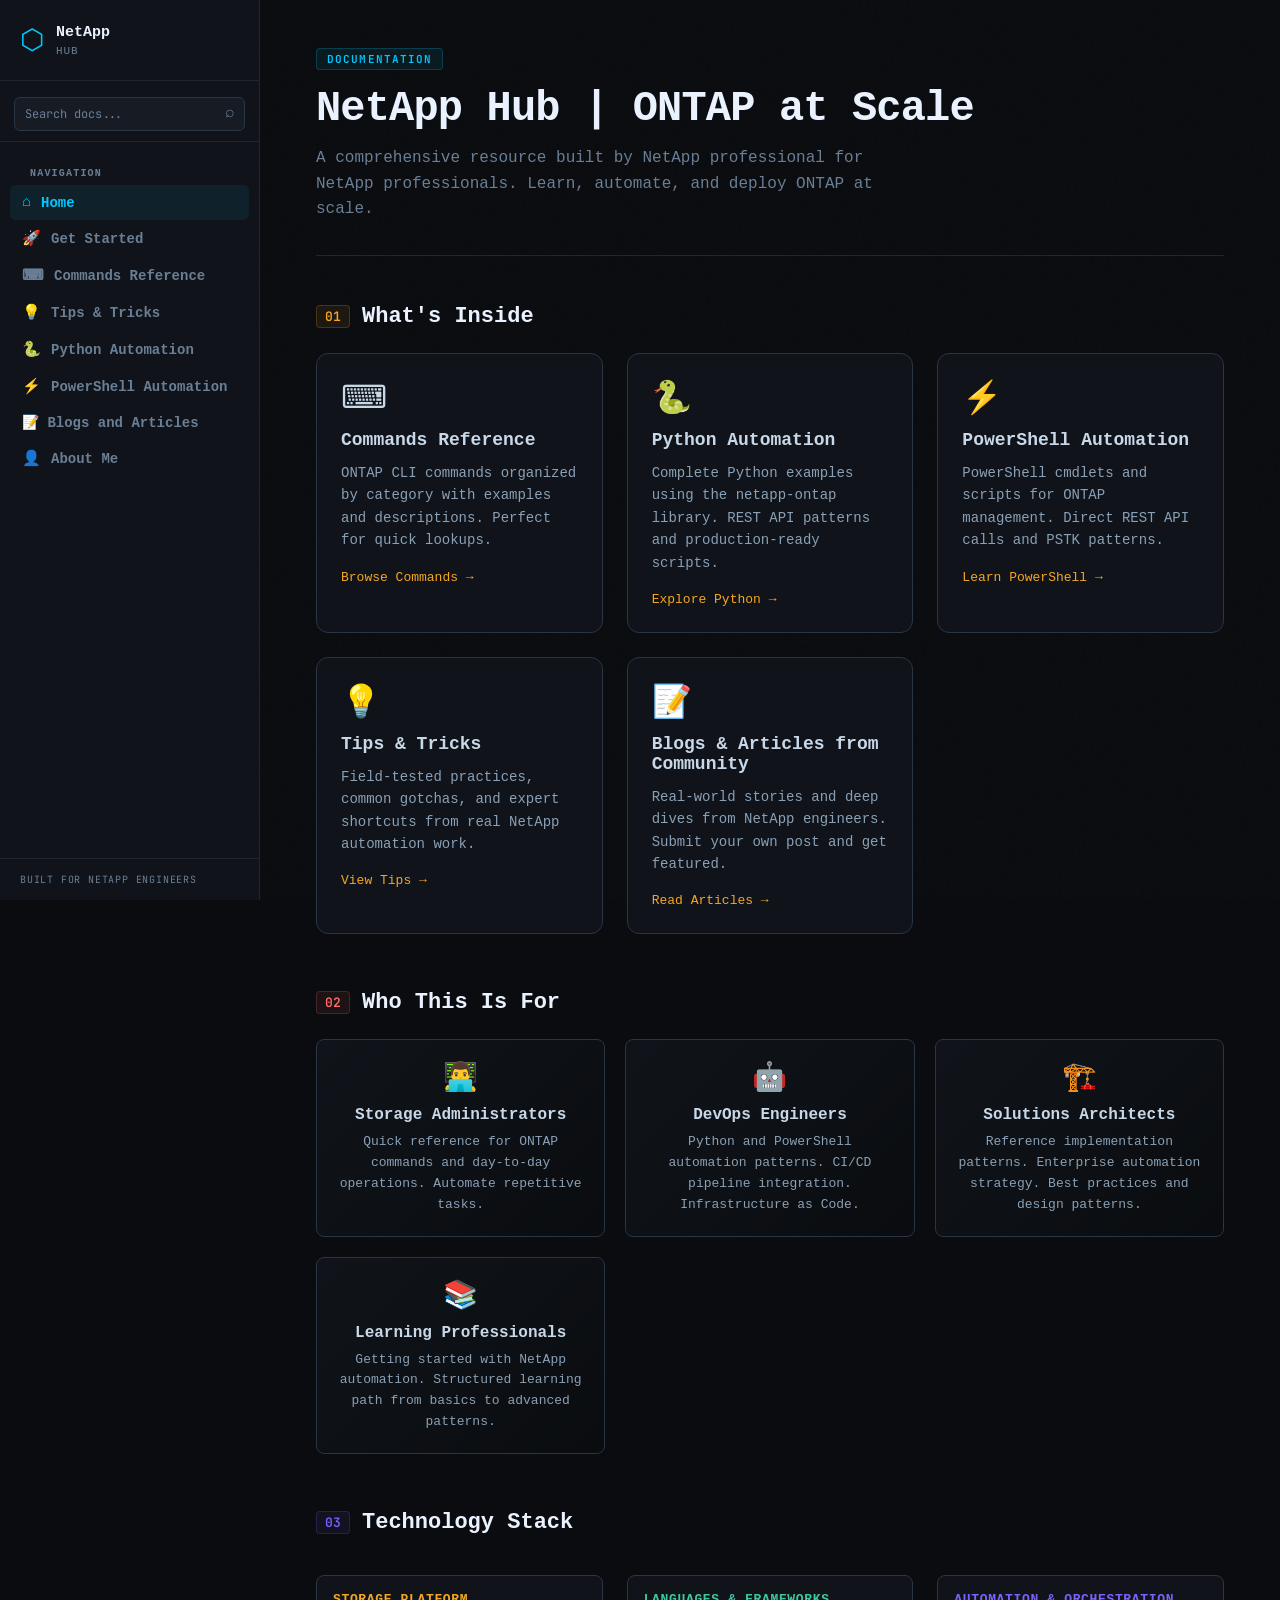
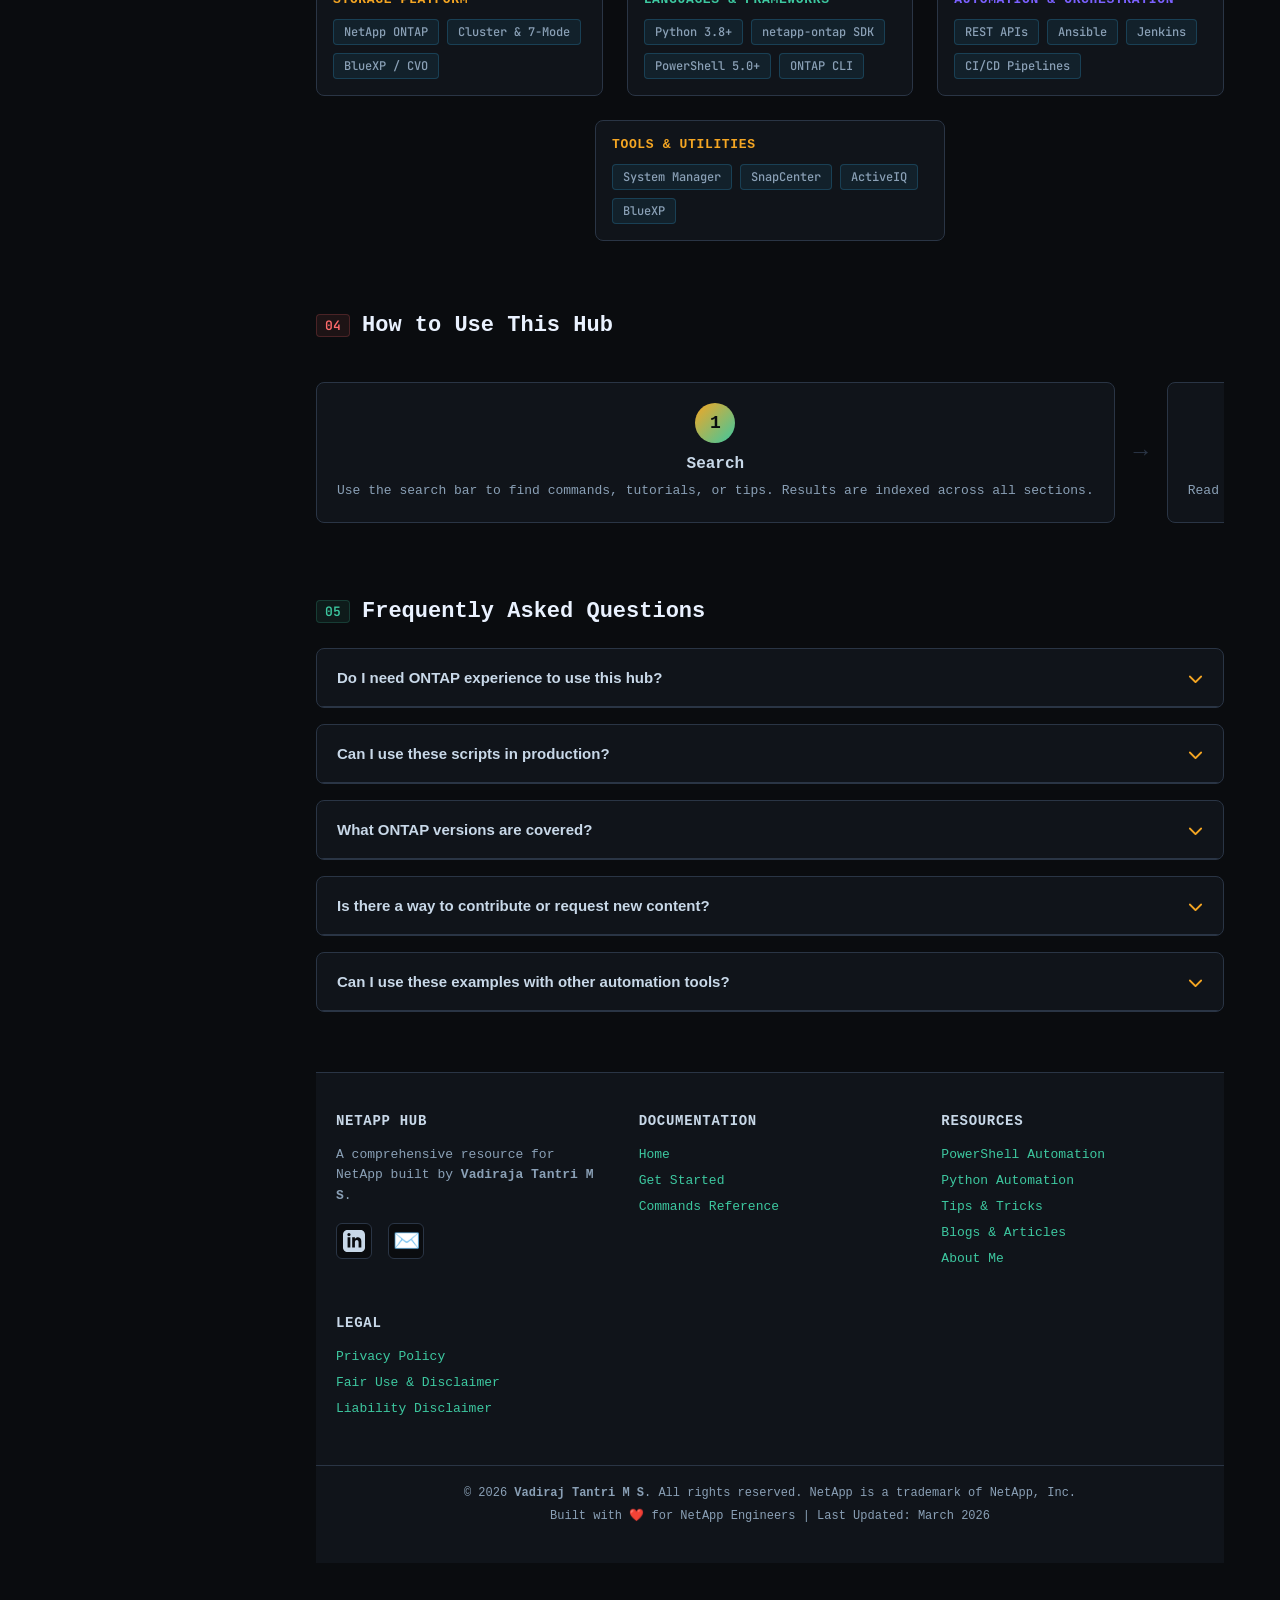
==== commit a99eb02e: "nav icon bug" ====
--- a/index.html
+++ b/index.html
@@ -43,7 +43,7 @@
       <li><a href="tips.html"><span class="nav-icon">💡</span> Tips & Tricks</a></li>
       <li><a href="python.html"><span class="nav-icon">🐍</span> Python Automation</a></li>
       <li><a href="powershell.html"><span class="nav-icon">⚡</span> PowerShell Automation</a></li>
-      <li><a href="blog-community.html" class="nav-icon"><span class="nav-icon">📝</span> Blogs and Articles</a></li>
+      <li><a href="blog-community.html" class="nav-icon">📝</span> Blogs and Articles</a></li>
       <li><a href="about-me.html"><span class="nav-icon">👤</span> About Me</a></li>
     </ul>
     <div class="sidebar-footer"><span>Built for NetApp Engineers</span></div>
--- a/assets/css/style.css
+++ b/assets/css/style.css
@@ -9,6 +9,7 @@
   --border2: #2a3545;
   --text: #c8d8e8;
   --text-dim: #6a7f96;
+  --text-muted: #8aa0b6;
   --text-bright: #eaf2ff;
   --accent: #00c8ff;
   --accent2: #0077cc;
@@ -213,7 +214,9 @@
 .sidebar-toggle {
   display: none;
   position: fixed;
-  top: 14px; left: 14px;
+  top: 14px; 
+  left: auto;
+  right: 14px
   z-index: 200;
   background: var(--bg2);
   border: 1px solid var(--border2);
@@ -1320,12 +1323,14 @@
   border: none;
   cursor: pointer;
   display: flex;
-  align-items: center;
+  align-items: flex-start;
   justify-content: space-between;
   font-size: 15px;
   font-weight: 600;
   color: var(--text);
   transition: background 0.2s ease;
+  text-align: left;
+  gap: 12px;
 }
 
 .faq-question:hover {
@@ -1335,6 +1340,8 @@
 .faq-question i {
   transition: transform 0.3s ease;
   color: var(--accent-cmd);
+  margin-top: 2px;
+  flex-shrink: 0;
 }
 
 .faq-answer {
@@ -2158,15 +2165,9 @@
   
     .main-content {
       margin-left: 0;        /* Remove desktop sidebar margin */
-      padding: 70px 20px 40px; /* Extra top padding for the hamburger menu */
+      padding: 90px 20px 40px; /* Extra top padding for the hamburger menu */
       width: 100vw;          /* Prevent horizontal overflow */
       overflow-x: hidden;
-    }
-
-    /* NetApp Hub logo */
-    .sidebar-logo {
-      padding: 24px 20px 20px;
-      margin-left: auto;  /* Pushes logo to the right */
     }
   
     /* Hamburger Menu Button */
@@ -2174,7 +2175,7 @@
       display: flex;
       position: fixed;
       top: 15px;
-      left: 20px; /* Put it on the top right */
+      right: 20px; /* Put it on the top right */
       background: var(--bg2);
       color: var(--text);
       border: 1px solid var(--border2);
@@ -2283,519 +2284,317 @@
     }
   }
 
-/* ===== BLOG PAGE STYLING ===== */
-.submit-post-card {
+
+
+/* =========================================================
+   FINAL OVERRIDES / CLEANUP
+   ========================================================= */
+
+/* Invalid utility cleanup */
+.faq-list {
+  margin-top: 24px;
+}
+
+/* Ensure hidden overflow never causes sideways scroll */
+html, body {
+  overflow-x: hidden;
+}
+
+/* Safer command table wrapper typo support */
+.command-table-wrapper,
+.cmd-table-wrapper {
+  width: 100%;
+  overflow-x: auto;
+  -webkit-overflow-scrolling: touch;
+}
+
+/* Cheat sheet links should match theme */
+.cheat-links {
   display: flex;
-  justify-content: space-between;
-  align-items: center;
-  background: linear-gradient(135deg, var(--bg2) 0%, rgba(61, 200, 160, 0.08) 100%);
-  border: 2px solid var(--accent-py);
+  flex-wrap: wrap;
+  gap: 12px;
+  margin: 0 0 22px;
+}
+
+.cheat-links a {
+  text-decoration: none;
+  color: var(--accent);
+  border: 1px solid var(--border2);
+  padding: 10px 14px;
+  border-radius: 8px;
+  background: var(--bg2);
+  font-size: 13px;
+  transition: all 0.2s ease;
+}
+
+.cheat-links a:hover {
+  border-color: var(--accent);
+  background: rgba(0, 200, 255, 0.06);
+}
+
+/* Strong final cheat sheet overrides */
+.cheat-grid {
+  display: grid;
+  grid-template-columns: repeat(auto-fit, minmax(320px, 1fr));
+  gap: 18px;
+  margin-top: 10px;
+}
+
+.cheat-card {
+  background: var(--bg2);
+  border: 1px solid var(--border);
   border-radius: 12px;
-  padding: 40px;
-  margin-bottom: 50px;
-  box-shadow: 0 8px 24px rgba(61, 200, 160, 0.1);
-}
-
-.submit-post-content {
-  flex: 1;
-}
-
-.submit-post-content h3 {
-  font-size: 20px !important;
-  font-weight: 700 !important;
-  color: var(--text-bright);
-  margin-bottom: 12px;
-}
-
-.submit-post-content p {
-  font-size: 14px;
-  color: var(--text-dim);
-  margin-bottom: 20px;
-  line-height: 1.6;
-}
-
-.submit-post-icon {
-  font-size: 80px;
-  opacity: 0.15;
-  margin-left: 40px;
-}
-
-/* Blog Grid */
-/* ===== BLOG LIST LAYOUT ===== */
-.blog-grid {
-  display: flex;
-  flex-direction: column;
-  gap: 0;
-  margin-top: 32px;
-}
-
-.blog-card {
-  background: transparent;
-  border: none;
-  border-bottom: 1px solid var(--border2);
-  border-radius: 0;
-  overflow: visible;
-  transition: background 0.2s ease;
-  display: flex;
-  flex-direction: row;
-  align-items: flex-start;
-  gap: 28px;
-  padding: 28px 0;
-  box-shadow: none;
-  position: relative;
-}
-
-.blog-card:first-child {
-  border-top: 1px solid var(--border2);
-}
-
-.blog-card:hover {
-  background: rgba(61, 200, 160, 0.03);
-  transform: none;
-  box-shadow: none;
-  border-color: var(--border2);
-  padding-left: 12px;
-  padding-right: 12px;
-  margin-left: -12px;
-  margin-right: -12px;
-  border-radius: 8px;
-}
-
-/* Thumbnail image on the right */
-.blog-image {
-  width: 140px;
-  height: 90px;
-  flex-shrink: 0;
-  overflow: hidden;
-  border-radius: 8px;
-  background: linear-gradient(135deg, rgba(61,200,160,0.12), rgba(245,166,35,0.08));
-  order: 2;
-  margin-left: auto;
-}
-
-.blog-image img {
-  width: 100%;
-  height: 100%;
-  object-fit: cover;
-  transition: transform 0.3s ease;
-}
-
-.blog-card:hover .blog-image img {
-  transform: scale(1.05);
-}
-
-/* Text block on the left */
-.blog-card-body {
-  flex: 1;
-  display: flex;
-  flex-direction: column;
-  gap: 8px;
-  order: 1;
-  min-width: 0;
-}
-
-/* Featured badge */
-.blog-featured-badge {
-  display: inline-flex;
-  align-items: center;
-  gap: 5px;
-  background: rgba(61, 200, 160, 0.12);
-  border: 1px solid rgba(61, 200, 160, 0.3);
-  color: var(--accent-py);
-  font-size: 10px;
-  font-weight: 700;
-  font-family: var(--font-mono);
-  padding: 3px 9px;
-  border-radius: 4px;
-  text-transform: uppercase;
-  letter-spacing: 0.05em;
-  width: fit-content;
-}
-
-.blog-meta {
+  padding: 20px;
+  transition: transform 0.2s ease, border-color 0.2s ease, box-shadow 0.2s ease;
+}
+
+.cheat-card:hover {
+  border-color: var(--accent-cmd);
+  transform: translateY(-2px);
+  box-shadow: 0 0 20px rgba(245, 166, 35, 0.10);
+}
+
+.cheat-card h3 {
+  font-family: 'Syne', sans-serif;
+  color: var(--accent-cmd);
+  margin-bottom: 14px;
+  padding-bottom: 10px;
+  border-bottom: 1px solid rgba(245, 166, 35, 0.18);
   display: flex;
   align-items: center;
-  gap: 8px;
-  font-size: 12px;
-  color: var(--text-dim);
-  font-family: var(--font-mono);
-}
-
-.blog-author {
-  font-weight: 600;
-  color: var(--accent-py);
-}
-
-.blog-dot {
-  color: var(--border2);
-}
-
-.blog-date {
+  justify-content: space-between;
+  gap: 12px;
+  font-size: 20px;
+}
+
+.card-count {
   font-family: var(--font-mono);
   font-size: 11px;
-}
-
-.blog-title {
-  font-size: 17px;
-  font-weight: 700;
+  color: var(--text-dim);
+  border: 1px solid var(--border2);
+  padding: 4px 8px;
+  border-radius: 999px;
+}
+
+.cmd-item {
+  margin-bottom: 14px;
+  padding: 12px;
+  border-radius: 10px;
+  background: rgba(255,255,255,0.03);
+  border: 1px solid rgba(255,255,255,0.06);
+}
+
+.cmd-item:last-child {
+  margin-bottom: 0;
+}
+
+.cmd-row {
+  display: flex;
+  gap: 10px;
+  align-items: flex-start;
+}
+
+.cmd-code {
+  display: block;
+  flex: 1;
+  font-family: var(--font-mono);
+  background: rgba(0,0,0,0.40);
+  padding: 8px 10px;
+  border-radius: 8px;
+  font-size: 12px;
+  line-height: 1.6;
   color: var(--text-bright);
-  line-height: 1.4;
-  transition: color 0.2s;
-  margin: 0;
-}
-
-.blog-card:hover .blog-title {
-  color: var(--accent-py);
-}
-
-.blog-excerpt {
-  font-size: 13px;
-  color: var(--text-dim);
+  overflow-x: auto;
+  margin-bottom: 0;
+}
+
+.copy-command-btn {
+  background: rgba(0,200,255,0.08);
+  color: var(--accent);
+  border: 1px solid rgba(0,200,255,0.25);
+  border-radius: 8px;
+  padding: 7px 10px;
+  cursor: pointer;
+  font-size: 11px;
+  font-family: var(--font-mono);
+  flex-shrink: 0;
+  transition: all 0.2s ease;
+}
+
+.copy-command-btn:hover {
+  background: rgba(0,200,255,0.16);
+  border-color: var(--accent);
+  color: var(--text-bright);
+}
+
+.cmd-desc {
+  display: block;
+  margin-top: 8px;
+  font-size: 12px;
+  color: var(--text-muted);
   line-height: 1.6;
-  margin: 0;
-  display: -webkit-box;
-  -webkit-line-clamp: 2;
-  -webkit-box-orient: vertical;
-  overflow: hidden;
-}
-
-.blog-tags {
-  display: flex;
-  flex-wrap: wrap;
-  gap: 6px;
-}
-
-.blog-tag {
-  display: inline-block;
-  background: rgba(61, 200, 160, 0.08);
-  border: 1px solid rgba(61, 200, 160, 0.2);
-  color: var(--accent-py);
-  padding: 3px 9px;
-  border-radius: 4px;
-  font-size: 10px;
-  font-weight: 500;
-  font-family: var(--font-mono);
-  transition: all 0.2s;
-}
-
-.blog-tag:hover {
-  background: rgba(61, 200, 160, 0.18);
-  border-color: var(--accent-py);
-}
-
-.blog-read-more {
-  display: inline-flex;
-  align-items: center;
-  gap: 4px;
-  color: var(--accent-py);
-  text-decoration: none;
-  font-weight: 600;
-  font-size: 12px;
-  transition: all 0.2s;
-  font-family: var(--font-mono);
-  width: fit-content;
-}
-
-.blog-read-more:hover {
-  color: var(--accent-cmd);
-  gap: 8px;
-}
-
-/* Mobile Responsive */
-@media (max-width: 768px) {
-  .blog-grid {
-    gap: 0;
-  }
-
-  .blog-card {
-    flex-direction: column;
-    gap: 16px;
-  }
-
-  .blog-image {
-    width: 100%;
-    height: 180px;
-    order: -1;
-    margin-left: 0;
-  }
-
-  .blog-card:hover {
-    padding-left: 0;
-    padding-right: 0;
-    margin-left: 0;
-    margin-right: 0;
-  }
-
-  .submit-post-card {
-    flex-direction: column;
-    text-align: center;
-    gap: 24px;
-    padding: 28px;
-  }
-
-  .submit-post-icon {
-    font-size: 60px;
-    margin-left: 0;
-  }
-}
-
-/* ===== MODAL ===== */
-.modal {
-  position: fixed;
-  inset: 0;
-  background: rgba(0, 0, 0, 0.75);
-  z-index: 2000;
-  align-items: center;
-  justify-content: center;
-  padding: 20px;
-  backdrop-filter: blur(4px);
-}
-
-.modal-content {
+}
+
+.cheat-search,
+.cheat-filter {
   background: var(--bg2);
   border: 1px solid var(--border2);
-  border-radius: 12px;
-  padding: 40px;
-  max-width: 640px;
-  width: 100%;
-  max-height: 90vh;
-  overflow-y: auto;
-  position: relative;
-  box-shadow: 0 24px 64px rgba(0, 0, 0, 0.5);
-}
-
-.modal-close {
-  position: absolute;
-  top: 16px;
-  right: 16px;
-  background: var(--bg3);
-  border: 1px solid var(--border2);
-  color: var(--text-dim);
-  width: 32px;
-  height: 32px;
-  border-radius: 6px;
-  font-size: 16px;
-  cursor: pointer;
-  display: flex;
-  align-items: center;
-  justify-content: center;
-  transition: all 0.2s;
-}
-
-.modal-close:hover {
   color: var(--text-bright);
-  border-color: var(--accent-tips);
-  background: rgba(255, 107, 107, 0.1);
-}
-
-/* ===== FORM STYLING ===== */
-.form-group {
-  margin-bottom: 20px;
-  display: flex;
-  flex-direction: column;
-  gap: 6px;
-}
-
-.form-group label {
-  font-size: 12px;
-  font-weight: 700;
-  color: var(--text-dim);
-  font-family: var(--font-mono);
-  text-transform: uppercase;
-  letter-spacing: 0.08em;
-}
-
-.form-group input[type="text"],
-.form-group input[type="email"],
-.form-group textarea,
-.form-group select {
-  width: 100%;
-  background: var(--bg3);
-  border: 1px solid var(--border2);
   border-radius: 8px;
-  color: var(--text);
-  padding: 12px 14px;
+  padding: 10px 16px;
   font-family: var(--font-mono);
   font-size: 13px;
   outline: none;
-  transition: border-color 0.2s, box-shadow 0.2s;
-  appearance: none;
-}
-
-.form-group input[type="text"]:focus,
-.form-group input[type="email"]:focus,
-.form-group textarea:focus,
-.form-group select:focus {
-  border-color: var(--accent-py);
-  box-shadow: 0 0 0 3px rgba(61, 200, 160, 0.1);
-}
-
-.form-group input::placeholder,
-.form-group textarea::placeholder {
-  color: var(--text-dim);
-}
-
-.form-group textarea {
-  resize: vertical;
-  line-height: 1.6;
-  min-height: 100px;
-}
-
-.form-group select {
-  cursor: pointer;
-  background-image: url("data:image/svg+xml,%3Csvg xmlns='http://www.w3.org/2000/svg' width='12' height='12' viewBox='0 0 12 12'%3E%3Cpath fill='%236a7f96' d='M6 8L1 3h10z'/%3E%3C/svg%3E");
-  background-repeat: no-repeat;
-  background-position: right 14px center;
-  padding-right: 36px;
-}
-
-.form-group select option {
-  background: var(--bg3);
-  color: var(--text);
-}
-
-.form-group input[type="file"] {
-  background: var(--bg3);
-  border: 1px dashed var(--border2);
-  border-radius: 8px;
-  color: var(--text-dim);
-  padding: 12px 14px;
-  font-family: var(--font-mono);
-  font-size: 12px;
-  cursor: pointer;
-  width: 100%;
-  transition: border-color 0.2s;
-}
-
-.form-group input[type="file"]:hover {
-  border-color: var(--accent-py);
-}
-
-.form-group small {
-  font-size: 11px;
-  color: var(--text-dim);
-  font-family: var(--font-mono);
-}
-
-.form-group label:has(input[type="checkbox"]) {
-  display: flex;
-  flex-direction: row;
-  align-items: center;
-  gap: 10px;
-  cursor: pointer;
-  text-transform: none;
-  letter-spacing: 0;
-  font-size: 13px;
-  color: var(--text-dim);
-}
-
-.form-group input[type="checkbox"] {
-  width: 16px;
-  height: 16px;
-  accent-color: var(--accent-py);
-  cursor: pointer;
-  flex-shrink: 0;
-}
-
-.form-actions {
-  display: flex;
-  gap: 12px;
-  justify-content: flex-end;
-  margin-top: 28px;
-  padding-top: 20px;
-  border-top: 1px solid var(--border);
-}
-
+}
+
+.cheat-filter option {
+  background: var(--bg2);
+  color: var(--text-bright);
+}
+
+.cheat-search::placeholder {
+  color: var(--text-muted);
+}
+
+.cheat-search:focus,
+.cheat-filter:focus {
+  border-color: var(--border);
+  box-shadow: none;
+}
+
+/* Mobile cleanup: override earlier conflicting blocks safely */
 @media (max-width: 768px) {
-  .modal-content {
-    padding: 24px;
-  }
-
-  .form-actions {
-    flex-direction: column-reverse;
-  }
-
-  .form-actions .btn {
+  .sidebar {
+    transform: translateX(-100%);
+    width: 260px;
+    z-index: 1000;
+    box-shadow: 0 8px 24px rgba(0,0,0,0.35);
+  }
+
+  .sidebar.open,
+  .sidebar.active {
+    transform: translateX(0);
+  }
+
+  .sidebar-logo {
+    padding: 24px 20px 20px;
+    margin-left: 0;
+  }
+
+  .sidebar-toggle {
+    display: flex;
+    align-items: center;
+    justify-content: center;
+    position: fixed;
+    top: 14px;
+    left: auto;
+    right: 14px;
+    width: 42px;
+    height: 42px;
+    border-radius: 10px;
+    z-index: 1001;
+  }
+
+  .main-content {
+    margin-left: 0;
     width: 100%;
-    text-align: center;
-  }
-}
-
-/* ===== PAGINATION ===== */
-.pagination {
-  display: flex;
-  align-items: center;
-  justify-content: center;
-  gap: 8px;
-  margin-top: 48px;
-  flex-wrap: wrap;
-}
-
-.page-btn {
-  background: var(--bg2);
-  border: 1px solid var(--border2);
-  color: var(--text-dim);
-  padding: 8px 16px;
-  border-radius: 6px;
+    max-width: 100%;
+    padding: 80px 16px 32px;
+    overflow-x: hidden;
+    box-sizing: border-box;
+  }
+
+  .page-title {
+    font-size: 30px;
+    line-height: 1.15;
+  }
+
+  .page-subtitle {
+    font-size: 15px;
+    line-height: 1.6;
+  }
+
+}
+  /* Cheat sheet */
+  /* ===== CHEATSHEET FIXES ===== */
+
+  .cheat-intro {
+    margin-bottom: 34px;  /* already there */
+    margin-top: 24px;     /* ADD THIS */
+  }
+
+  .cheat-toolbar {
+    margin-top: 12px;
+    margin-bottom: 36px;  /* increase from 28px */
+  }
+
+.cheat-filter-wrap {
+  position: relative;
+  display: inline-block;
+}
+
+.cheat-filter {
+  background: var(--bg2);
+  border: 1px solid var(--accent-cmd);
+  color: var(--text-bright);
+  border-radius: 10px;
+  padding: 12px 40px 12px 14px;
   font-family: var(--font-mono);
   font-size: 13px;
-  cursor: pointer;
-  transition: all 0.2s;
-}
-
-.page-btn:hover:not(:disabled) {
-  border-color: var(--accent-py);
-  color: var(--accent-py);
-}
-
-.page-btn.active {
-  background: var(--accent-py);
-  border-color: var(--accent-py);
-  color: var(--bg);
-  font-weight: 700;
-}
-
-.page-btn:disabled {
-  opacity: 0.3;
-  cursor: not-allowed;
-}
-
-/* ===== POST PAGE ===== */
+  outline: none;
+  appearance: none;
+  -webkit-appearance: none;
+  -moz-appearance: none;
+}
+
+.cheat-filter-wrap::after {
+  content: "▾";
+  position: absolute;
+  right: 14px;
+  top: 50%;
+  transform: translateY(-50%);
+  color: var(--text-bright);
+  pointer-events: none;
+  font-size: 14px;
+}
+
+.cheat-filter option {
+  background: var(--bg2);
+  color: var(--text-bright);
+}
+
+
+/* ===== BLOG POST PAGE ===== */
 .post-back-btn {
   display: inline-flex;
   align-items: center;
-  gap: 8px;
+  gap: 6px;
   color: var(--text-dim);
   text-decoration: none;
+  font-size: 13px;
   font-family: var(--font-mono);
-  font-size: 13px;
-  padding: 8px 16px;
-  border: 1px solid var(--border2);
-  border-radius: 6px;
-  background: var(--bg2);
-  transition: all 0.2s;
+  transition: color 0.2s;
 }
 
 .post-back-btn:hover {
   color: var(--accent-py);
-  border-color: var(--accent-py);
 }
 
 .post-header {
   margin-bottom: 40px;
   padding-bottom: 32px;
-  border-bottom: 1px solid var(--border);
+  border-bottom: 1px solid var(--border2);
 }
 
 .post-meta-top {
   display: flex;
+  flex-wrap: wrap;
   gap: 8px;
   margin-bottom: 16px;
-  flex-wrap: wrap;
 }
 
 .post-title {
-  font-size: 36px;
+  font-size: 32px;
   font-weight: 800;
   color: var(--text-bright);
   line-height: 1.3;
@@ -2804,8 +2603,9 @@
 
 .post-meta {
   display: flex;
+  flex-wrap: wrap;
   align-items: center;
-  gap: 10px;
+  gap: 8px;
   font-size: 13px;
   color: var(--text-dim);
   font-family: var(--font-mono);
@@ -2829,37 +2629,36 @@
   object-fit: cover;
 }
 
+/* Post article body */
 .post-content {
-  max-width: 800px;
+  max-width: 720px;
   font-size: 15px;
   line-height: 1.8;
   color: var(--text);
+}
+
+.post-content p {
+  margin-bottom: 20px;
 }
 
 .post-content h2 {
   font-size: 22px;
   font-weight: 700;
   color: var(--text-bright);
-  margin: 36px 0 16px;
+  margin: 40px 0 16px;
   padding-bottom: 8px;
-  border-bottom: 1px solid var(--border);
+  border-bottom: 1px solid var(--border2);
 }
 
 .post-content h3 {
   font-size: 18px;
-  font-weight: 600;
+  font-weight: 700;
   color: var(--text-bright);
-  margin: 24px 0 12px;
-}
-
-.post-content p {
-  margin-bottom: 16px;
-  color: var(--text-dim);
+  margin: 28px 0 12px;
 }
 
 .post-content ul, .post-content ol {
-  margin: 0 0 16px 24px;
-  color: var(--text-dim);
+  margin: 0 0 20px 24px;
 }
 
 .post-content li {
@@ -2868,7 +2667,7 @@
 }
 
 .post-content code {
-  background: var(--bg3);
+  background: var(--bg2);
   border: 1px solid var(--border2);
   padding: 2px 6px;
   border-radius: 4px;
@@ -2877,104 +2676,51 @@
   color: var(--accent-py);
 }
 
+.post-content .code-block code {
+  background: none;
+  border: none;
+  padding: 0;
+  color: inherit;
+}
+
 .post-footer {
-  margin-top: 60px;
-  padding-top: 32px;
-  border-top: 1px solid var(--border);
-}
-
+  margin-top: 56px;
+  padding-top: 24px;
+  border-top: 1px solid var(--border2);
+}
+
+/* ===== BLOG POST MOBILE ===== */
 @media (max-width: 768px) {
   .post-title {
-    font-size: 24px;
+    font-size: 22px;
+  }
+
+  .post-header {
+    margin-bottom: 28px;
+    padding-bottom: 24px;
+  }
+
+  .post-content {
+    font-size: 14px;
+  }
+
+  .post-content h2 {
+    font-size: 18px;
+    margin: 28px 0 12px;
+  }
+
+  .post-content h3 {
+    font-size: 16px;
+  }
+
+  .post-content pre {
+    font-size: 12px;
+    overflow-x: auto;
+    -webkit-overflow-scrolling: touch;
   }
 
   .post-meta {
-    flex-wrap: wrap;
     gap: 6px;
-  }
-}
-
-/* ===== BLOG SEARCH ===== */
-.blog-search-bar {
-  display: flex;
-  align-items: center;
-  background: var(--bg2);
-  border: 1px solid var(--border2);
-  border-radius: 10px;
-  padding: 4px 16px;
-  margin-bottom: 28px;
-  gap: 10px;
-  transition: border-color 0.2s, box-shadow 0.2s;
-}
-
-.blog-search-bar:focus-within {
-  border-color: var(--accent-py);
-  box-shadow: 0 0 0 3px rgba(61, 200, 160, 0.1);
-}
-
-.blog-search-icon {
-  font-size: 18px;
-  color: var(--text-dim);
-  flex-shrink: 0;
-}
-
-.blog-search-bar input {
-  flex: 1;
-  background: transparent;
-  border: none;
-  outline: none;
-  color: var(--text);
-  font-family: var(--font-mono);
-  font-size: 14px;
-  padding: 10px 0;
-}
-
-.blog-search-bar input::placeholder {
-  color: var(--text-dim);
-}
-
-.blog-search-clear {
-  background: none;
-  border: none;
-  color: var(--text-dim);
-  font-size: 14px;
-  cursor: pointer;
-  padding: 4px 8px;
-  border-radius: 4px;
-  display: flex;
-  align-items: center;
-  transition: color 0.2s;
-  flex-shrink: 0;
-}
-
-.blog-search-clear:hover {
-  color: var(--accent-tips);
-}
-
-/* Mjolnir effect in blog-community page */
-.mjolnir-text {
-  display: inline-block;
-  background: linear-gradient(135deg, rgba(61,200,160,0.15), rgba(245,166,35,0.15));
-  border: 1px solid rgba(245, 166, 35, 0.4);
-  color: #f5a623;
-  padding: 2px 10px;
-  border-radius: 6px;
-  font-family: var(--font-mono);
-  font-size: 0.9em;
-  font-weight: 600;
-  letter-spacing: 0.03em;
-  transition: all 0.3s ease;
-  cursor: default;
-}
-
-.mjolnir-text:hover {
-  background: linear-gradient(135deg, rgba(245,166,35,0.2), rgba(61,200,160,0.2));
-  border-color: #f5a623;
-  box-shadow: 0 0 12px rgba(245, 166, 35, 0.3);
-  transform: rotate(-3deg) scale(1.05);
-}
-
-.prose h3 {
-  margin-top: 28px;
-  margin-bottom: 8px;
+    font-size: 12px;
+  }
 }
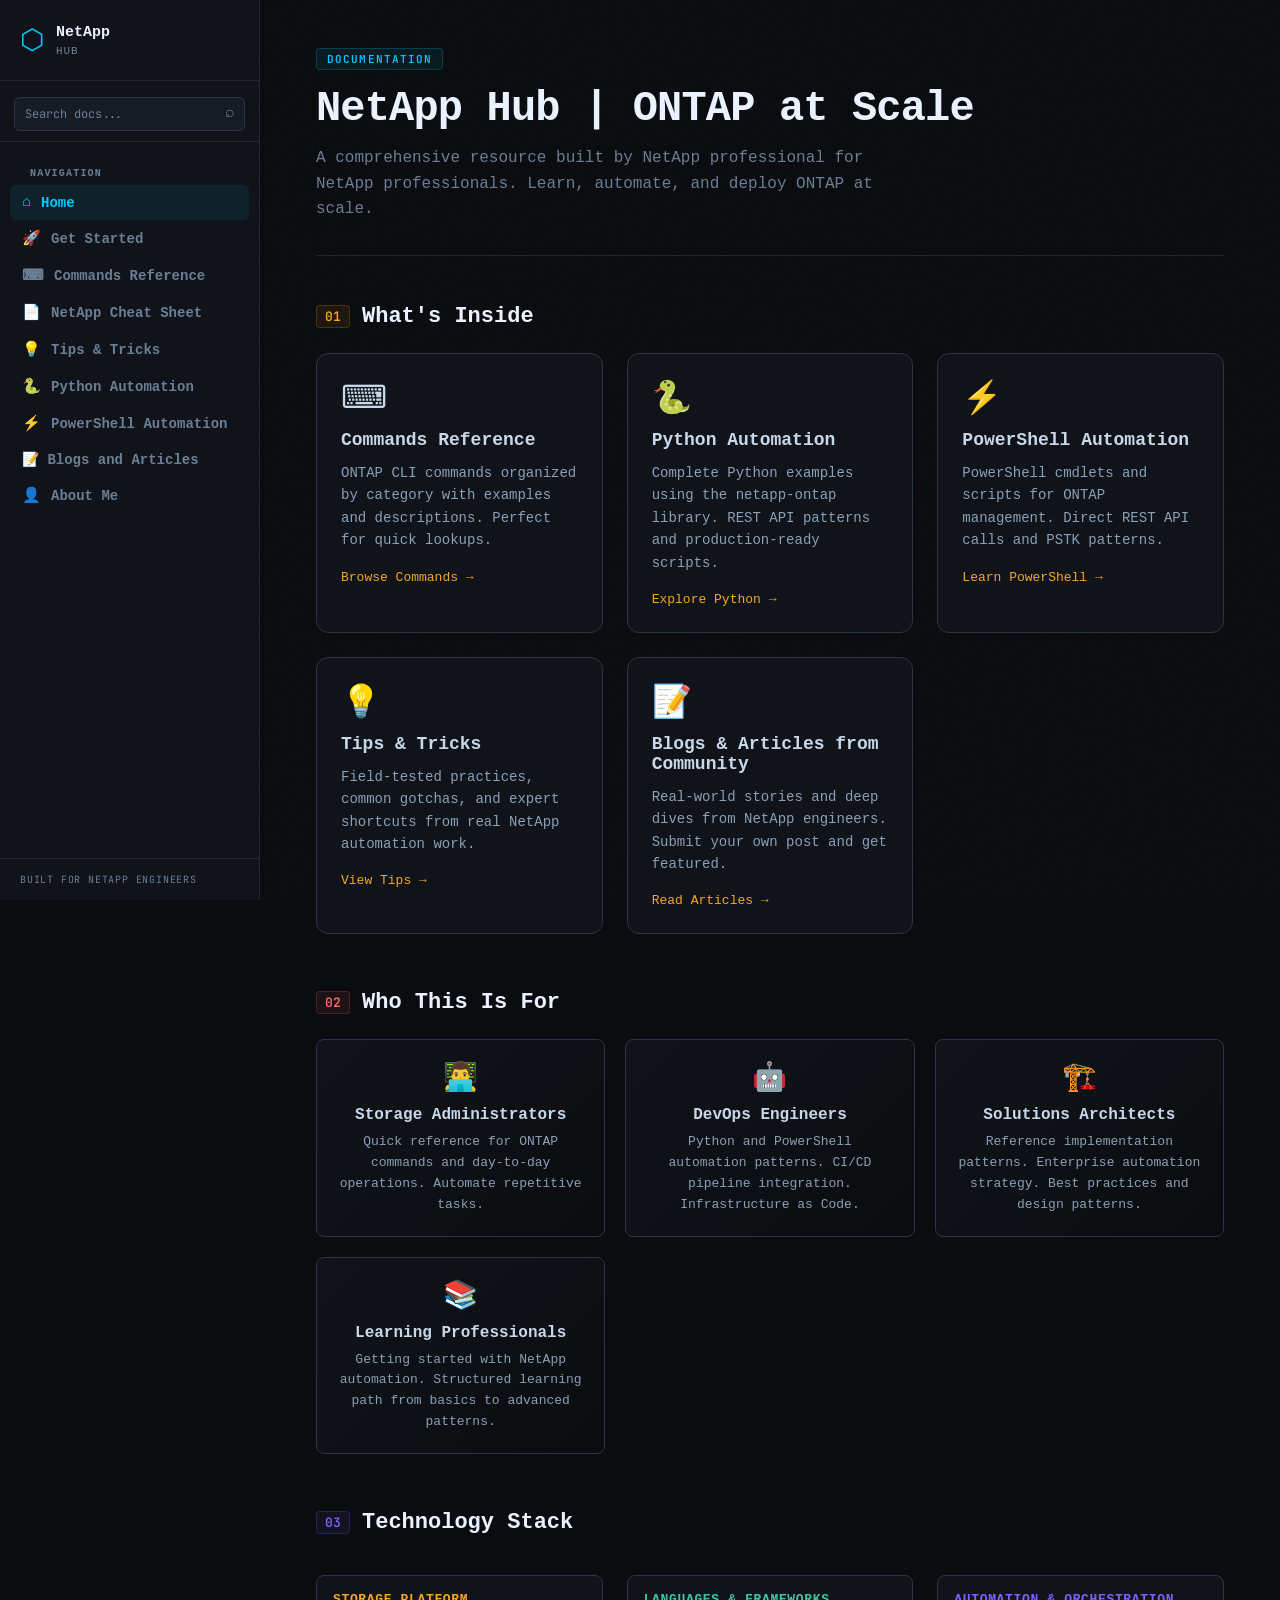
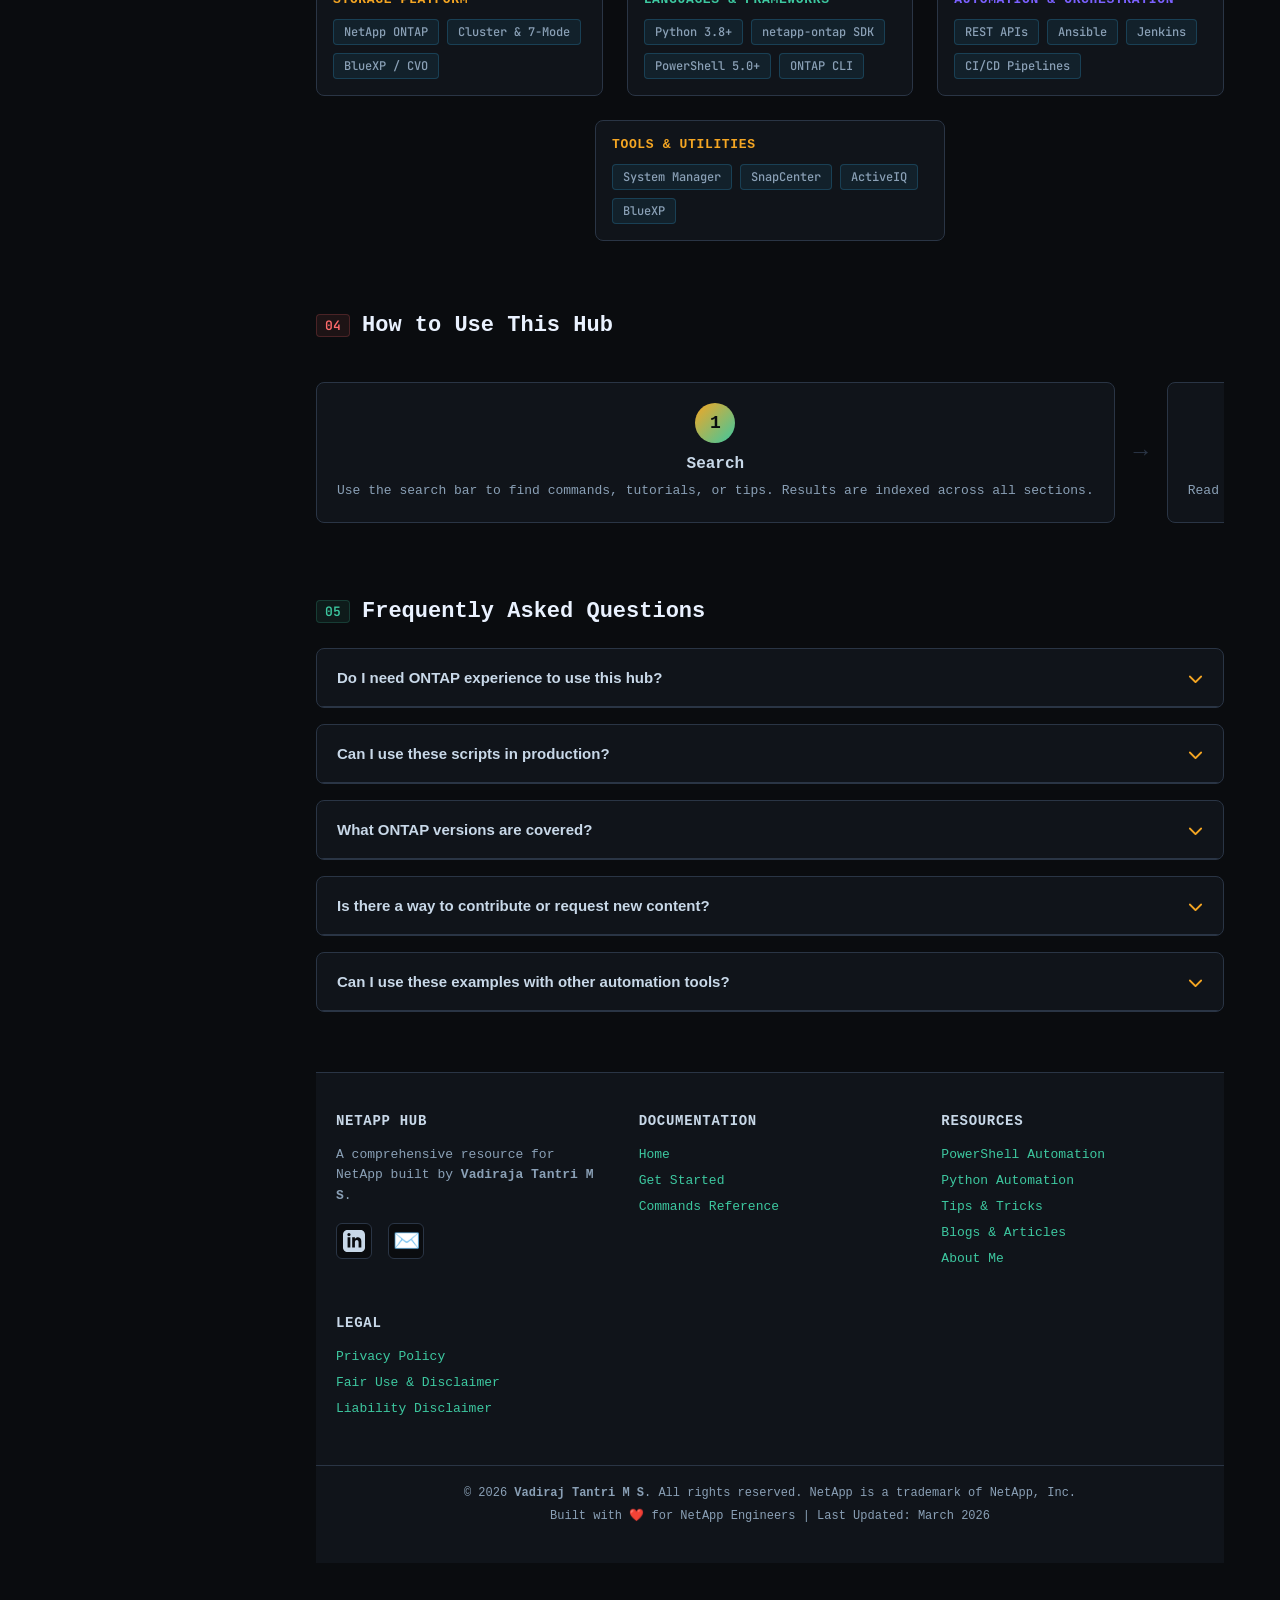
==== commit ce1cb59c: "Added cheatsheet to all pages" ====
--- a/index.html
+++ b/index.html
@@ -40,6 +40,7 @@
       <li><a href="index.html" class="active"><span class="nav-icon">⌂</span> Home</a></li>
       <li><a href="get-started.html"><span class="nav-icon">🚀</span> Get Started</a></li>
       <li><a href="commands.html"><span class="nav-icon">⌨</span> Commands Reference</a></li>
+      <li><a href="netapp-cheatsheet.html"><span class="nav-icon">📄</span> NetApp Cheat Sheet</a></li>
       <li><a href="tips.html"><span class="nav-icon">💡</span> Tips & Tricks</a></li>
       <li><a href="python.html"><span class="nav-icon">🐍</span> Python Automation</a></li>
       <li><a href="powershell.html"><span class="nav-icon">⚡</span> PowerShell Automation</a></li>
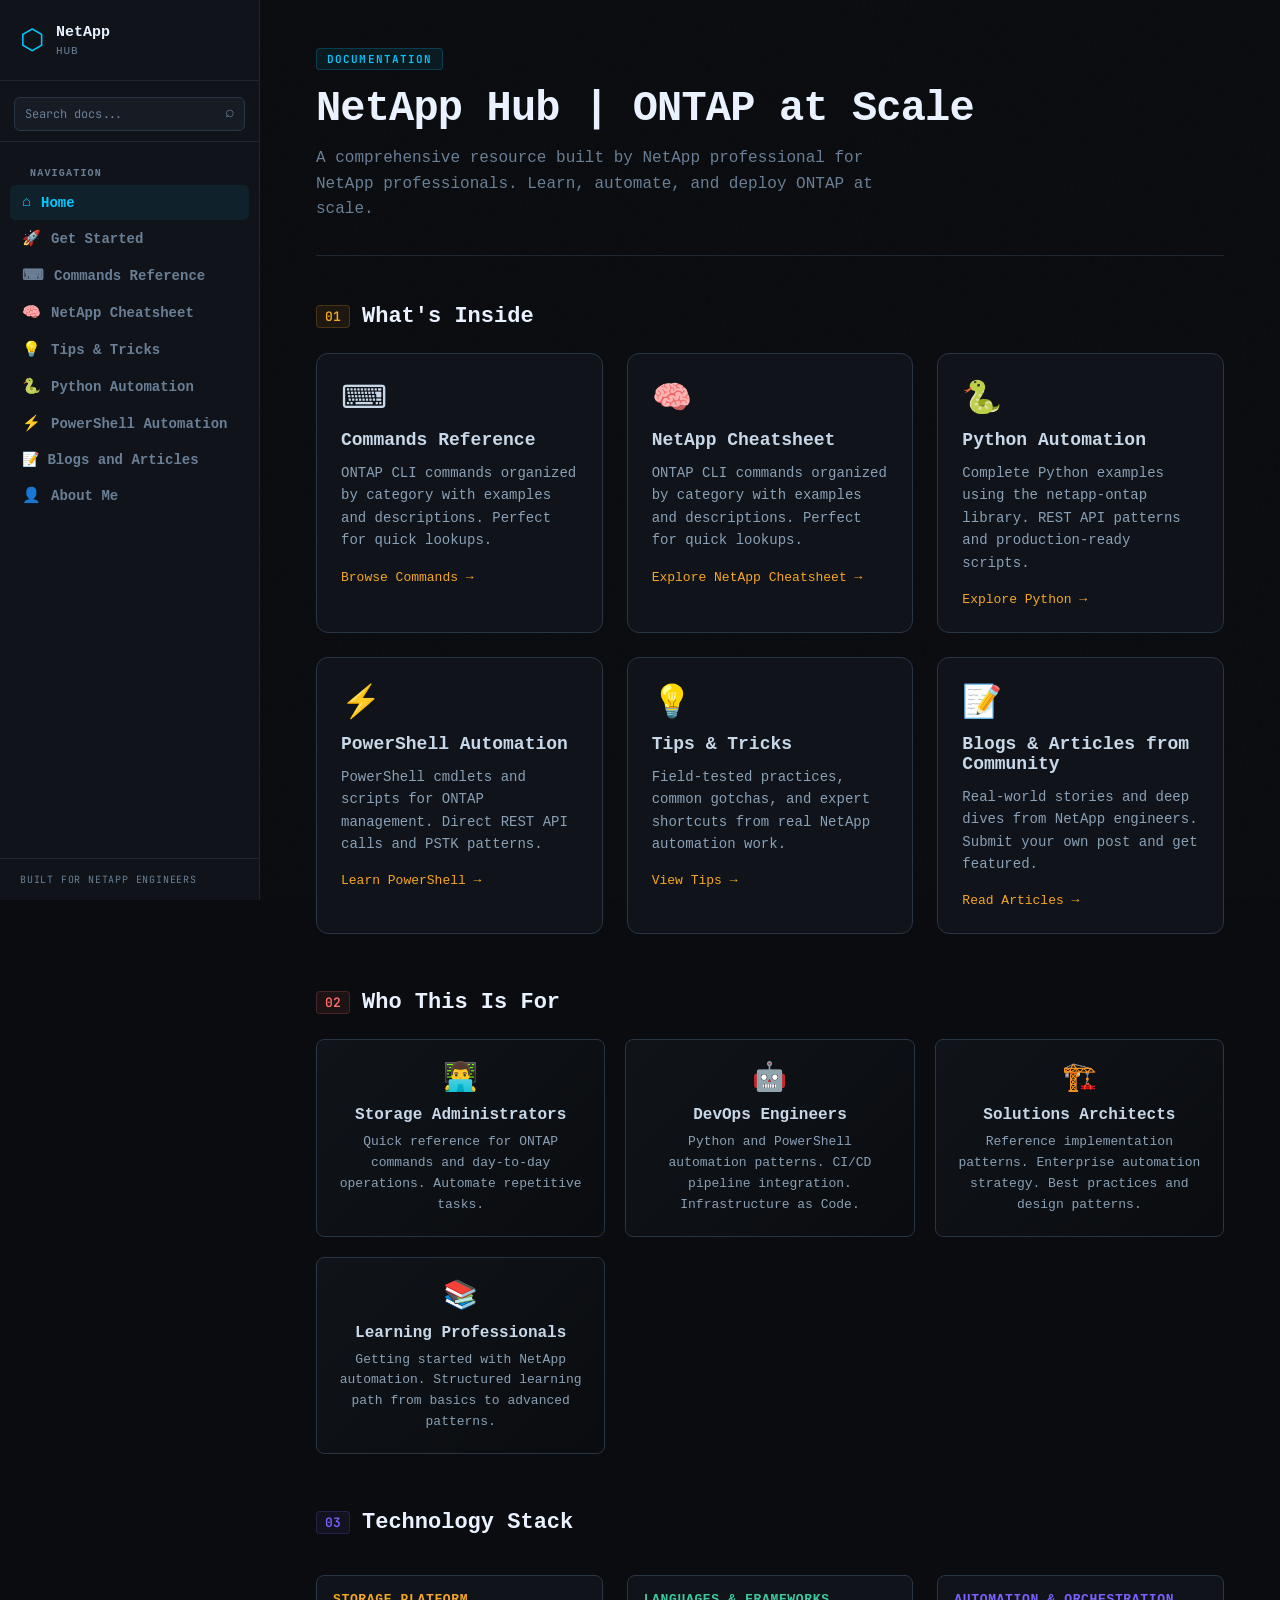
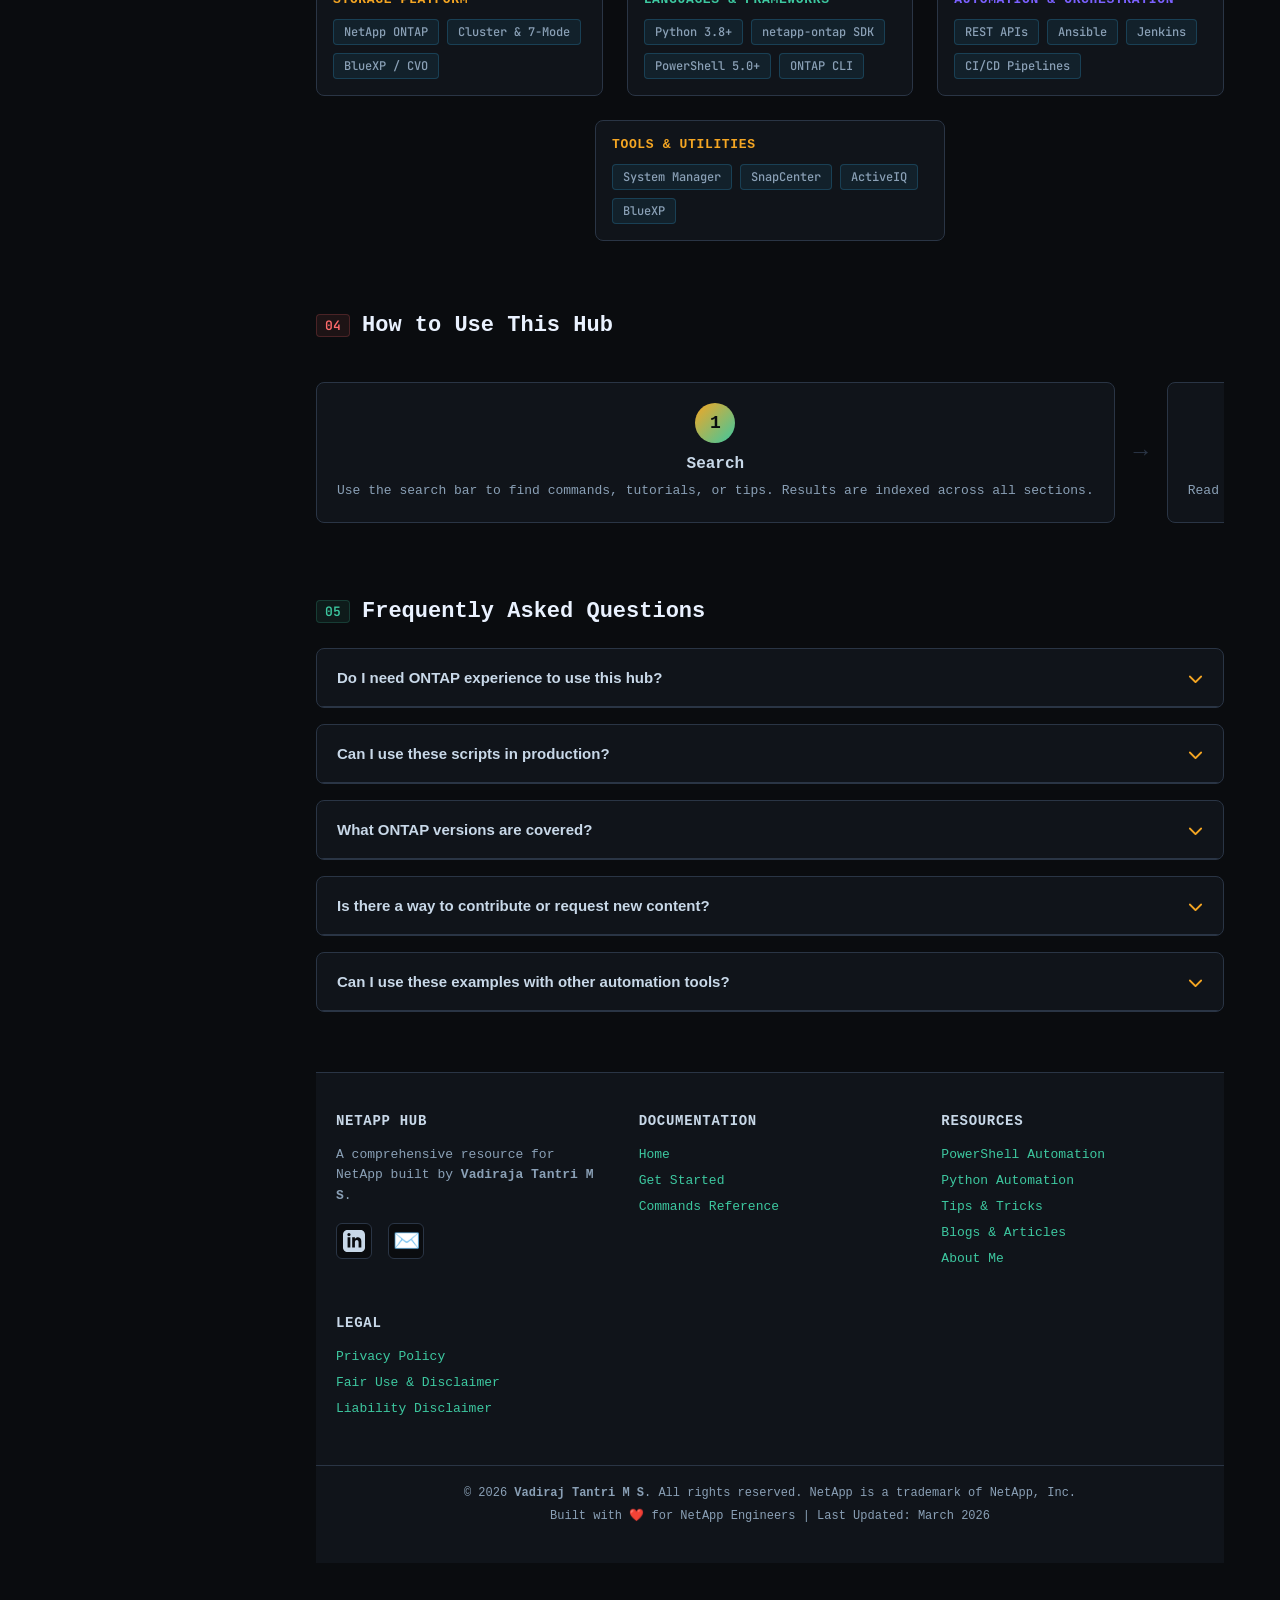
==== commit a257e5c1: "logo" ====
--- a/index.html
+++ b/index.html
@@ -40,7 +40,7 @@
       <li><a href="index.html" class="active"><span class="nav-icon">⌂</span> Home</a></li>
       <li><a href="get-started.html"><span class="nav-icon">🚀</span> Get Started</a></li>
       <li><a href="commands.html"><span class="nav-icon">⌨</span> Commands Reference</a></li>
-      <li><a href="netapp-cheatsheet.html"><span class="nav-icon">📄</span> NetApp Cheat Sheet</a></li>
+      <li><a href="netapp-cheatsheet.html"><span class="nav-icon">🧠</span> NetApp Cheatsheet</a></li>
       <li><a href="tips.html"><span class="nav-icon">💡</span> Tips & Tricks</a></li>
       <li><a href="python.html"><span class="nav-icon">🐍</span> Python Automation</a></li>
       <li><a href="powershell.html"><span class="nav-icon">⚡</span> PowerShell Automation</a></li>
@@ -70,6 +70,14 @@
           <p>ONTAP CLI commands organized by category with examples and descriptions. Perfect for quick lookups.</p>
           <a href="commands.html" class="feature-link">Browse Commands →</a>
         </div>
+
+        <!-- NetApp Cheatsheet -->
+          <div class="feature-card">
+            <div class="feature-icon">🧠</div>
+            <h3>NetApp Cheatsheet</h3>
+            <p>ONTAP CLI commands organized by category with examples and descriptions. Perfect for quick lookups.</p>
+            <a href="netapp-cheatsheet.html" class="feature-link">Explore NetApp Cheatsheet →</a>
+          </div>  
 
         <!-- Python Automation -->
         <div class="feature-card">
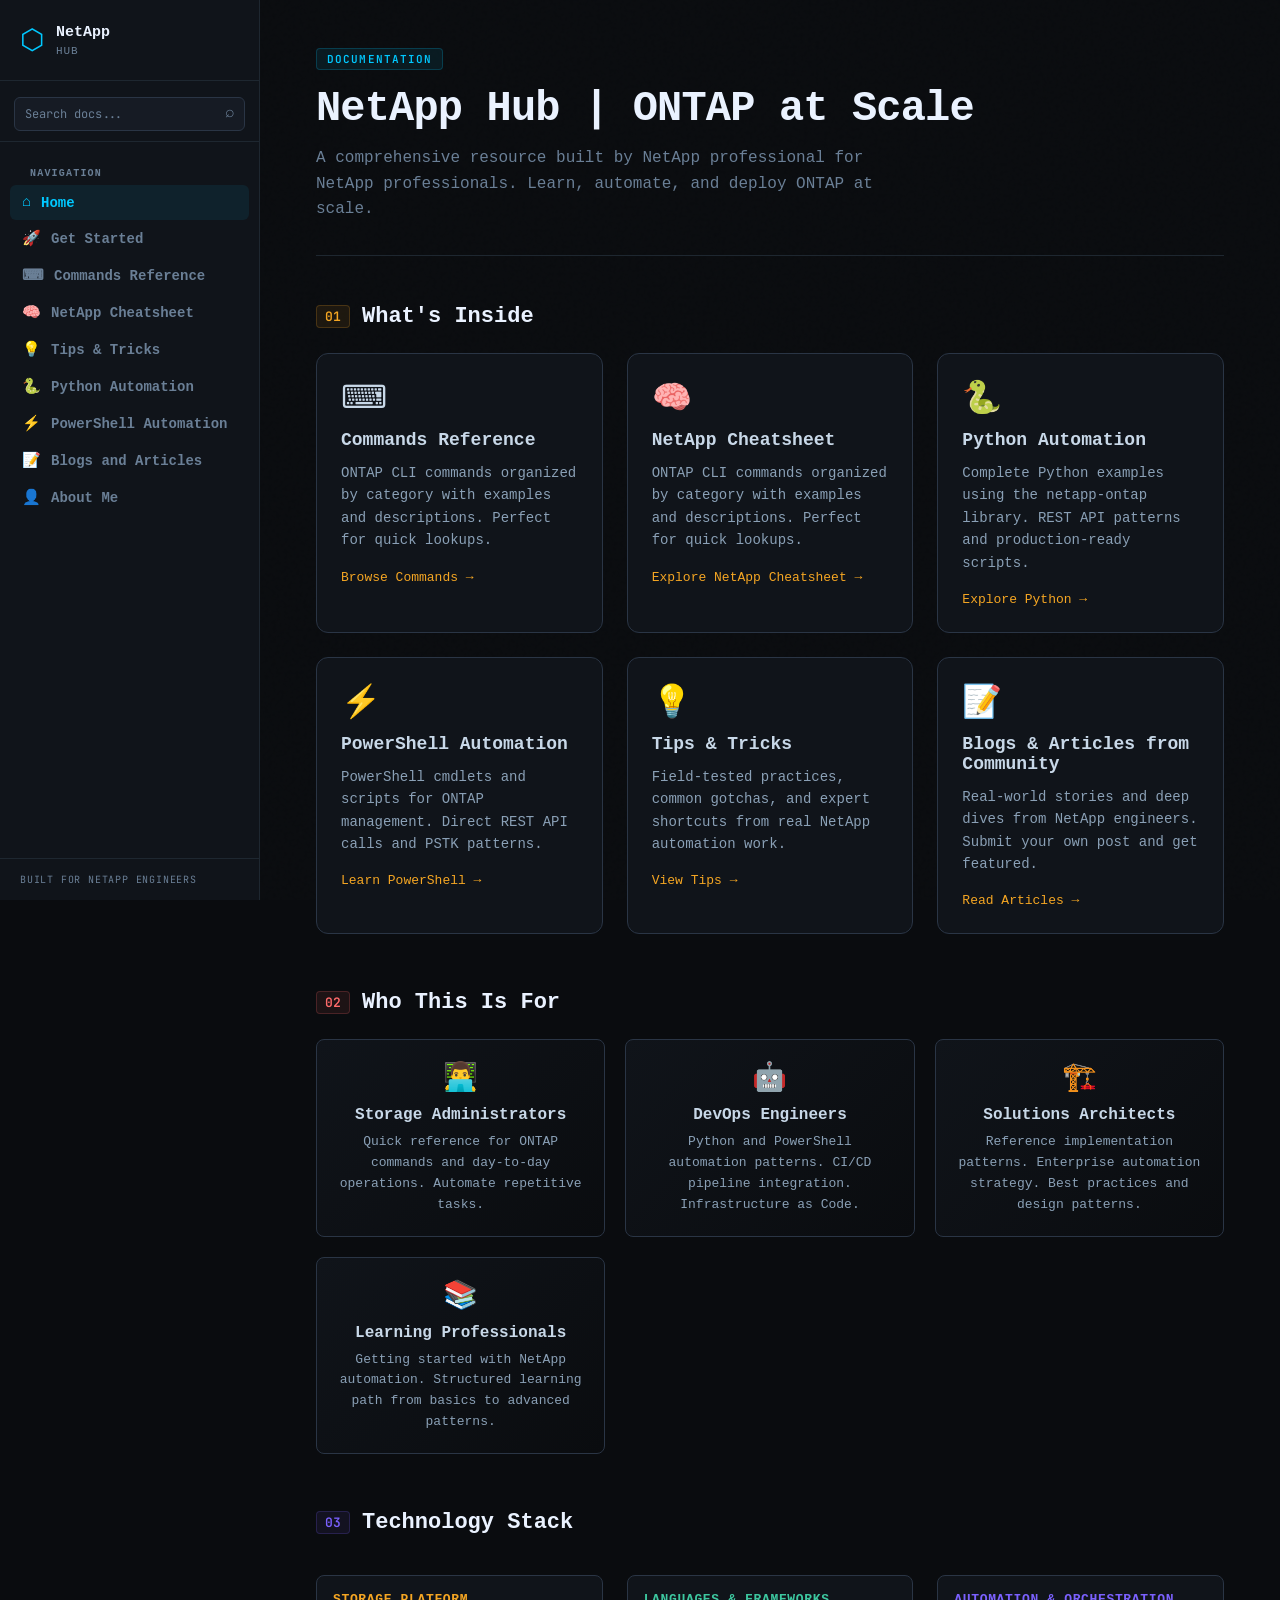
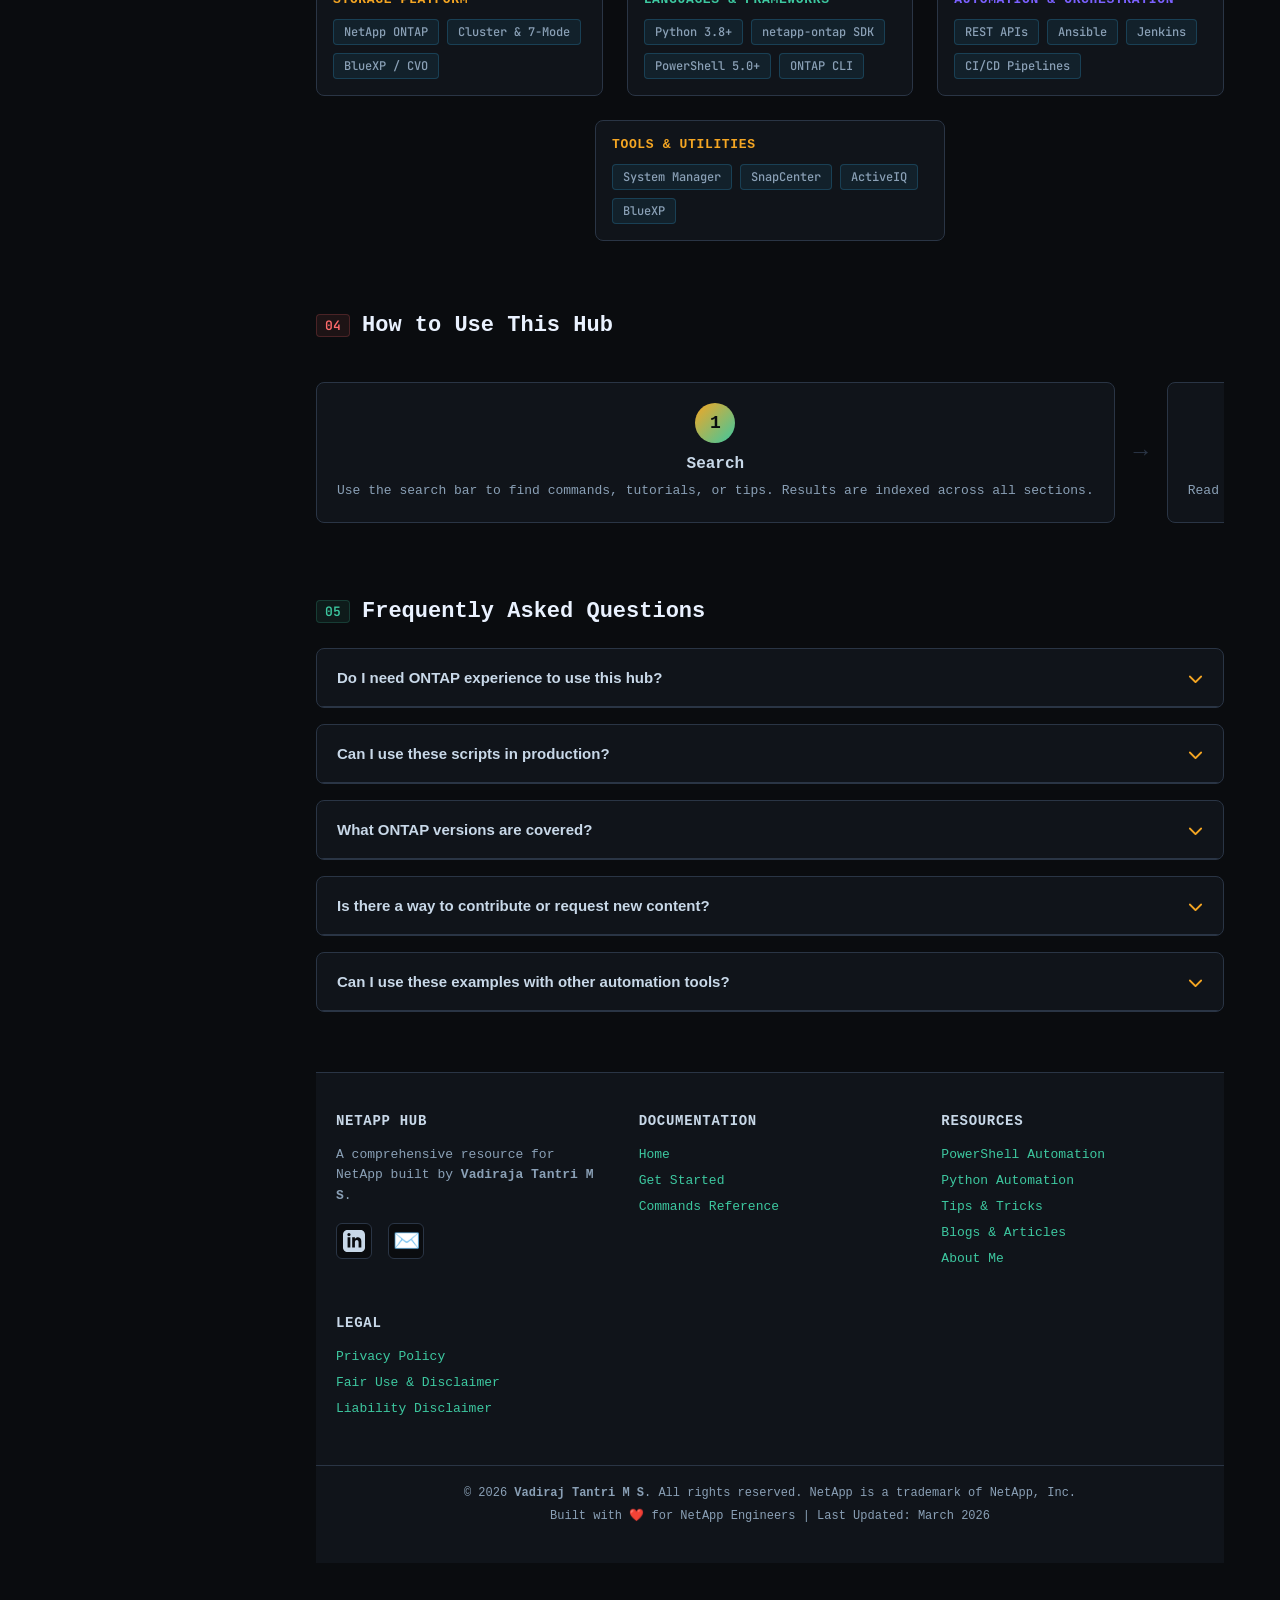
==== commit d409b41b: "Bug Blog community bug" ====
--- a/index.html
+++ b/index.html
@@ -44,7 +44,7 @@
       <li><a href="tips.html"><span class="nav-icon">💡</span> Tips & Tricks</a></li>
       <li><a href="python.html"><span class="nav-icon">🐍</span> Python Automation</a></li>
       <li><a href="powershell.html"><span class="nav-icon">⚡</span> PowerShell Automation</a></li>
-      <li><a href="blog-community.html" class="nav-icon">📝</span> Blogs and Articles</a></li>
+      <li><a href="blog-community.html"><span class="nav-icon">📝</span> Blogs and Articles</a></li>
       <li><a href="about-me.html"><span class="nav-icon">👤</span> About Me</a></li>
     </ul>
     <div class="sidebar-footer"><span>Built for NetApp Engineers</span></div>
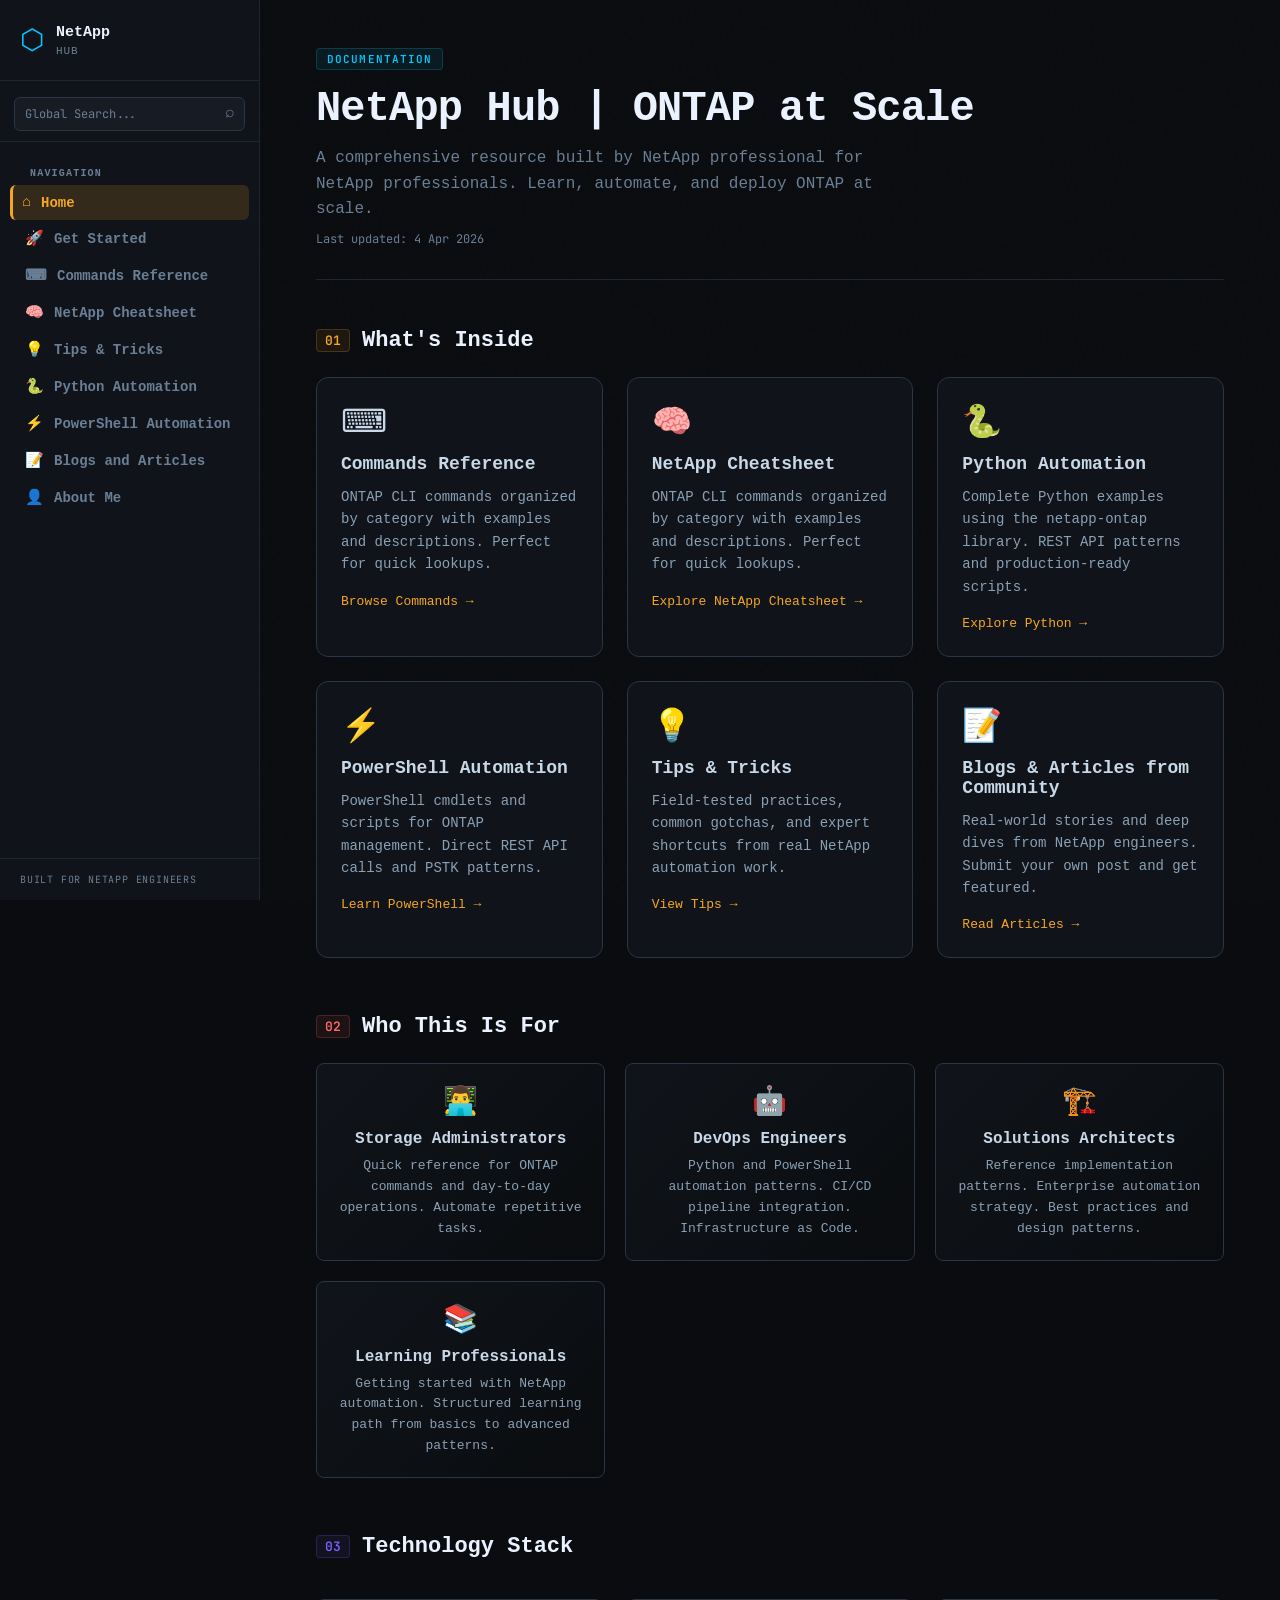
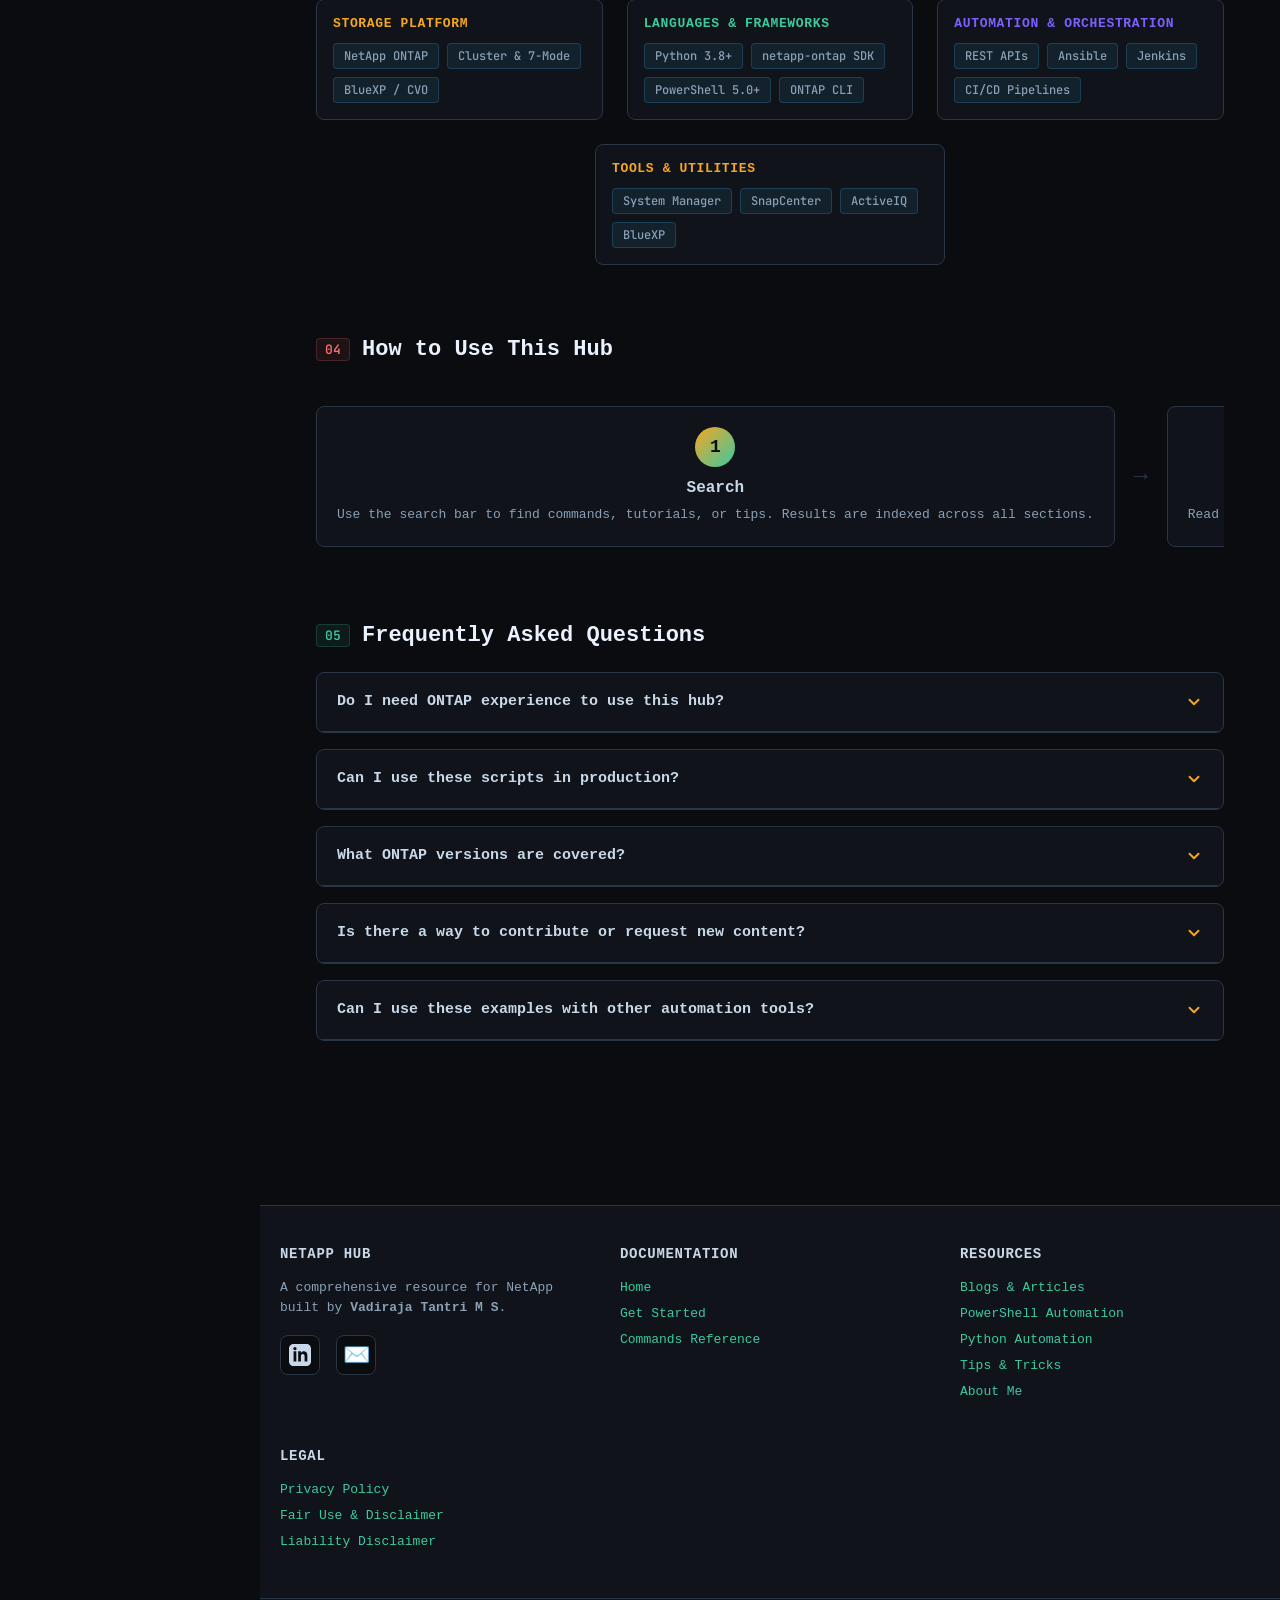
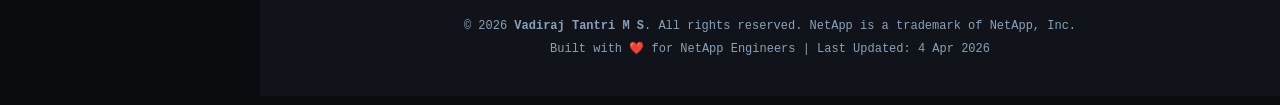
==== commit b12d108c: "deploy: cffa80c137a14a361f790fab8cb8e8718c5a6362" ====
--- a/index.html
+++ b/index.html
@@ -1,340 +1 @@
-<!DOCTYPE html>
-<html lang="en">
-<head>
-  <meta charset="UTF-8"/>
-  <meta name="viewport" content="width=device-width, initial-scale=1.0"/>
-  <title>Vadiraj Dev | NetApp Automation Engineer | ONTAP, Jenkins, Python</title>
-  <link rel="stylesheet" href="assets/css/style.css"/>
-  <link href="https://fonts.googleapis.com/css2?family=JetBrains+Mono:wght@400;600;700&family=Syne:wght@400;600;700;800&display=swap" rel="stylesheet"/>
-  <link rel="stylesheet" href="https://cdnjs.cloudflare.com/ajax/libs/font-awesome/6.5.0/css/all.min.css"/>
-
-  <!-- SEO Meta Tags -->
-  <link rel="canonical" href="https://vadiraj.dev/index.html">
-  <meta name="description" content="Vadiraj Dev - NetApp Storage Engineer specializing in automation, Jenkins pipelines, Python, PowerShell, and cloud infrastructure.">
-
-  <meta name="keywords" content="NetApp, Storage Engineer, Jenkins, Python, DevOps, Automation">
-  <meta name="author" content="Vadiraj">
-
-  <meta property="og:title" content="Vadiraj Dev">
-  <meta property="og:description" content="NetApp Storage Engineer & Automation Specialist">
-  <meta property="og:url" content="https://vadiraj.dev">
-  <meta property="og:type" content="website">
-</head>
-<body>
-  <div class="noise"></div>
-
-  <nav class="sidebar" id="sidebar">
-    <div class="sidebar-logo">
-      <a href="index.html" style="text-decoration: none; color: inherit; display: flex; align-items: center; gap: 12px; cursor: pointer;">
-        <span class="logo-icon">⬡</span>
-        <span class="logo-text">NetApp<br><span class="logo-sub">Hub</span></span>
-      </a>
-    </div>
-    <div class="sidebar-search">
-      <input type="text" id="globalSearch" placeholder="Search docs..." oninput="liveSearch(this.value)" autocomplete="off"/>
-      <span class="search-icon">⌕</span>
-      <div id="searchResults" class="search-results"></div>
-    </div>
-    <ul class="nav-links">
-      <li class="nav-section-label">Navigation</li>
-      <li><a href="index.html" class="active"><span class="nav-icon">⌂</span> Home</a></li>
-      <li><a href="get-started.html"><span class="nav-icon">🚀</span> Get Started</a></li>
-      <li><a href="commands.html"><span class="nav-icon">⌨</span> Commands Reference</a></li>
-      <li><a href="netapp-cheatsheet.html"><span class="nav-icon">🧠</span> NetApp Cheatsheet</a></li>
-      <li><a href="tips.html"><span class="nav-icon">💡</span> Tips & Tricks</a></li>
-      <li><a href="python.html"><span class="nav-icon">🐍</span> Python Automation</a></li>
-      <li><a href="powershell.html"><span class="nav-icon">⚡</span> PowerShell Automation</a></li>
-      <li><a href="blog-community.html"><span class="nav-icon">📝</span> Blogs and Articles</a></li>
-      <li><a href="about-me.html"><span class="nav-icon">👤</span> About Me</a></li>
-    </ul>
-    <div class="sidebar-footer"><span>Built for NetApp Engineers</span></div>
-  </nav>
-  <button class="sidebar-toggle" onclick="toggleSidebar()">☰</button>
-
-  <main class="main-content">
-    <header class="page-header">
-      <div class="header-badge">Documentation</div>
-      <h1 class="page-title">NetApp Hub | ONTAP at Scale</h1>
-      <p class="page-subtitle">A comprehensive resource built by NetApp professional for NetApp professionals. Learn, automate, and deploy ONTAP at scale.</p>
-    </header>
-
-    <!-- What's Inside Section -->
-    <section class="content-section">
-      <h2 class="section-title" id="whats-inside"><span class="section-num" style="color:var(--accent-cmd);background:rgba(245,166,35,0.08);border-color:rgba(245,166,35,0.2)">01</span> What's Inside</h2>
-      
-      <div class="feature-grid">
-        <!-- Commands Reference -->
-        <div class="feature-card">
-          <div class="feature-icon">⌨</div>
-          <h3>Commands Reference</h3>
-          <p>ONTAP CLI commands organized by category with examples and descriptions. Perfect for quick lookups.</p>
-          <a href="commands.html" class="feature-link">Browse Commands →</a>
-        </div>
-
-        <!-- NetApp Cheatsheet -->
-          <div class="feature-card">
-            <div class="feature-icon">🧠</div>
-            <h3>NetApp Cheatsheet</h3>
-            <p>ONTAP CLI commands organized by category with examples and descriptions. Perfect for quick lookups.</p>
-            <a href="netapp-cheatsheet.html" class="feature-link">Explore NetApp Cheatsheet →</a>
-          </div>  
-
-        <!-- Python Automation -->
-        <div class="feature-card">
-          <div class="feature-icon">🐍</div>
-          <h3>Python Automation</h3>
-          <p>Complete Python examples using the netapp-ontap library. REST API patterns and production-ready scripts.</p>
-          <a href="python.html" class="feature-link">Explore Python →</a>
-        </div>
-
-        <!-- PowerShell Automation -->
-        <div class="feature-card">
-          <div class="feature-icon">⚡</div>
-          <h3>PowerShell Automation</h3>
-          <p>PowerShell cmdlets and scripts for ONTAP management. Direct REST API calls and PSTK patterns.</p>
-          <a href="powershell.html" class="feature-link">Learn PowerShell →</a>
-        </div>
-
-        <!-- Tips & Tricks -->
-        <div class="feature-card">
-          <div class="feature-icon">💡</div>
-          <h3>Tips & Tricks</h3>
-          <p>Field-tested practices, common gotchas, and expert shortcuts from real NetApp automation work.</p>
-          <a href="tips.html" class="feature-link">View Tips →</a>
-        </div>
-
-        <!-- Blog & Community -->
-        <div class="feature-card">
-          <div class="feature-icon">📝</div>
-          <h3>Blogs & Articles from Community</h3>
-          <p>Real-world stories and deep dives from NetApp engineers. Submit your own post and get featured.</p>
-          <a href="blog-community.html" class="feature-link">Read Articles →</a>
-        </div>
-
-      </div>
-    </section>
-
-    <!-- Who This Is For -->
-    <section class="content-section">
-      <h2 class="section-title" id="who-this-is-for"><span class="section-num" style="color:var(--accent-tips);background:rgba(255,107,107,0.08);border-color:rgba(255,107,107,0.2)">02</span> Who This Is For</h2>
-      
-      <div class="audience-grid">
-        <div class="audience-card">
-          <div class="audience-icon">👨‍💻</div>
-          <h4>Storage Administrators</h4>
-          <p>Quick reference for ONTAP commands and day-to-day operations. Automate repetitive tasks.</p>
-        </div>
-        <div class="audience-card">
-          <div class="audience-icon">🤖</div>
-          <h4>DevOps Engineers</h4>
-          <p>Python and PowerShell automation patterns. CI/CD pipeline integration. Infrastructure as Code.</p>
-        </div>
-        <div class="audience-card">
-          <div class="audience-icon">🏗️</div>
-          <h4>Solutions Architects</h4>
-          <p>Reference implementation patterns. Enterprise automation strategy. Best practices and design patterns.</p>
-        </div>
-        <div class="audience-card">
-          <div class="audience-icon">📚</div>
-          <h4>Learning Professionals</h4>
-          <p>Getting started with NetApp automation. Structured learning path from basics to advanced patterns.</p>
-        </div>
-      </div>
-    </section>
-
-    <!-- Technology Stack -->
-    <section class="content-section">
-      <h2 class="section-title" id="technology-stack"><span class="section-num" style="color:var(--accent-ps);background:rgba(123,97,255,0.08);border-color:rgba(123,97,255,0.2)">03</span> Technology Stack</h2>
-      
-      <div class="tech-stack">
-        <div class="tech-category">
-          <h4 style="color:var(--accent-cmd)">Storage Platform</h4>
-          <div class="tech-items">
-            <span class="tech-tag">NetApp ONTAP</span>
-            <span class="tech-tag">Cluster & 7-Mode</span>
-            <span class="tech-tag">BlueXP / CVO</span>
-          </div>
-        </div>
-
-        <div class="tech-category">
-          <h4 style="color:var(--accent-py)">Languages & Frameworks</h4>
-          <div class="tech-items">
-            <span class="tech-tag">Python 3.8+</span>
-            <span class="tech-tag">netapp-ontap SDK</span>
-            <span class="tech-tag">PowerShell 5.0+</span>
-            <span class="tech-tag">ONTAP CLI</span>
-          </div>
-        </div>
-
-        <div class="tech-category">
-          <h4 style="color:var(--accent-ps)">Automation & Orchestration</h4>
-          <div class="tech-items">
-            <span class="tech-tag">REST APIs</span>
-            <span class="tech-tag">Ansible</span>
-            <span class="tech-tag">Jenkins</span>
-            <span class="tech-tag">CI/CD Pipelines</span>
-          </div>
-        </div>
-
-        <div class="tech-category">
-          <h4 style="color:var(--accent-cmd)">Tools & Utilities</h4>
-          <div class="tech-items">
-            <span class="tech-tag">System Manager</span>
-            <span class="tech-tag">SnapCenter</span>
-            <span class="tech-tag">ActiveIQ</span>
-            <span class="tech-tag">BlueXP</span>
-          </div>
-        </div>
-      </div>
-    </section>
-
-    <!-- How to Use This Hub -->
-    <section class="content-section">
-      <h2 class="section-title" id="how-to-use"><span class="section-num" style="color:var(--accent-tips);background:rgba(255,107,107,0.08);border-color:rgba(255,107,107,0.2)">04</span> How to Use This Hub</h2>
-      
-      <div class="usage-flow">
-        <div class="flow-step">
-          <div class="flow-number">1</div>
-          <h4>Search</h4>
-          <p>Use the search bar to find commands, tutorials, or tips. Results are indexed across all sections.</p>
-        </div>
-        <div class="flow-arrow">→</div>
-        <div class="flow-step">
-          <div class="flow-number">2</div>
-          <h4>Learn</h4>
-          <p>Read the documentation, understand the patterns, and see real examples with explanations.</p>
-        </div>
-        <div class="flow-arrow">→</div>
-        <div class="flow-step">
-          <div class="flow-number">3</div>
-          <h4>Apply</h4>
-          <p>Copy code examples, adapt them to your environment, and automate your workflows.</p>
-        </div>
-        <div class="flow-arrow">→</div>
-        <div class="flow-step">
-          <div class="flow-number">4</div>
-          <h4>Master</h4>
-          <p>Combine patterns, build sophisticated automation, and share your insights with the community.</p>
-        </div>
-      </div>
-    </section>
-
-    <!-- FAQ Section -->
-    <section class="content-section">
-      <h2 class="section-title" id="faq"><span class="section-num" style="color:var(--accent-py);background:rgba(61,200,160,0.08);border-color:rgba(61,200,160,0.2)">05</span> Frequently Asked Questions</h2>
-      
-      <div class="faq-list">
-        <div class="faq-item">
-          <button class="faq-question" onclick="toggleFAQ(this)">
-            <span>Do I need ONTAP experience to use this hub?</span>
-            <i class="fas fa-chevron-down"></i>
-          </button>
-          <div class="faq-answer">
-            <p>I include foundational concepts, but some prior ONTAP knowledge helps. Start with the <strong>Tips & Tricks</strong> section for basics, then move to specific topics.</p>
-          </div>
-        </div>
-
-        <div class="faq-item">
-          <button class="faq-question" onclick="toggleFAQ(this)">
-            <span>Can I use these scripts in production?</span>
-            <i class="fas fa-chevron-down"></i>
-          </button>
-          <div class="faq-answer">
-            <p>Yes, but always test in your environment first. All scripts follow best practices, but your cluster configuration is unique. I recommend a test run before production deployment.</p>
-          </div>
-        </div>
-
-        <div class="faq-item">
-          <button class="faq-question" onclick="toggleFAQ(this)">
-            <span>What ONTAP versions are covered?</span>
-            <i class="fas fa-chevron-down"></i>
-          </button>
-          <div class="faq-answer">
-            <p>Primarily ONTAP 9.x (Cluster mode) with some 7-Mode references where relevant. Check individual sections for version-specific notes.</p>
-          </div>
-        </div>
-
-        <div class="faq-item">
-          <button class="faq-question" onclick="toggleFAQ(this)">
-            <span>Is there a way to contribute or request new content?</span>
-            <i class="fas fa-chevron-down"></i>
-          </button>
-          <div class="faq-answer">
-            <p>Absolutely! This hub is a living resource. Feedback and suggestions are welcome. See the footer for contact information.</p>
-          </div>
-        </div>
-
-        <div class="faq-item">
-          <button class="faq-question" onclick="toggleFAQ(this)">
-            <span>Can I use these examples with other automation tools?</span>
-            <i class="fas fa-chevron-down"></i>
-          </button>
-          <div class="faq-answer">
-            <p>Yes. The REST API examples work with any tool (Terraform, Ansible, etc.). ONTAP CLI examples work in any environment. Python/PowerShell can be integrated into any workflow.</p>
-          </div>
-        </div>
-      </div>
-    </section>
-
-    <!-- About the Creator -->
-     <!--
-    <section class="content-section" id="about-creator">
-      <h2 class="section-title"><span class="section-num" style="color:var(--accent-cmd);background:rgba(245,166,35,0.08);border-color:rgba(245,166,35,0.2)">06</span> About the Creator</h2>
-      
-      <div class="creator-card">
-        <div class="creator-content">
-          <p>
-            <strong>NetApp Hub</strong> was created by a storage automation specialist with 6+ years architecting enterprise NetApp solutions.
-          </p>
-          <p style="margin-top: 16px;">
-            This hub combines years of consulting experience, production troubleshooting, and zero-downtime migrations into one comprehensive resource. Every example here has been tested in real environments.
-          </p>
-          <p style="margin-top: 16px; color: var(--text-muted); font-style: italic;">
-            "The best documentation is written by people who have lived the pain." — Probably someone wise
-          </p>
-          <div class="creator-stats" style="margin-top: 24px;">
-            <div class="stat">
-              <div class="stat-number">6+</div>
-              <div class="stat-label">Years ONTAP Experience</div>
-            </div>
-            <div class="stat">
-              <div class="stat-number">20+</div>
-              <div class="stat-label">Enterprise Deployments</div>
-            </div>
-            <div class="stat">
-              <div class="stat-number">∞</div>
-              <div class="stat-label">Zero-Downtime Migrations</div>
-            </div>
-            <div class="stat">
-              <div class="stat-number">1500+</div>
-              <div class="stat-label">Cups of Coffee ☕</div>
-            </div>
-          </div>
-        </div>
-      </div>
-    </section>
-    -->
-    <div id="footer-container"></div>
-  </main>
-
-  <script src="assets/js/utils.js"></script>
-  <script src="assets/js/search.js"></script>
-  <script>
-    function toggleFAQ(button) {
-      const faqItem = button.parentElement;
-      const answer = faqItem.querySelector('.faq-answer');
-      const chevron = button.querySelector('i');
-      
-      faqItem.classList.toggle('active');
-      
-      if (faqItem.classList.contains('active')) {
-        answer.style.maxHeight = answer.scrollHeight + 'px';
-        chevron.style.transform = 'rotate(180deg)';
-      } else {
-        answer.style.maxHeight = '0';
-        chevron.style.transform = 'rotate(0)';
-      }
-    }
-  </script>
-</body>
-</html>+<!doctype html><html lang="en"><head><meta charset="utf-8"/><link rel="icon" href="/favicon.ico"/><link rel="apple-touch-icon" href="/favicon.ico"/><meta name="viewport" content="width=device-width,initial-scale=1"/><meta name="theme-color" content="#0a0e1a"/><link rel="stylesheet" href="/assets/css/style.css"/><link href="https://fonts.googleapis.com/css2?family=JetBrains+Mono:wght@400;600;700&family=Syne:wght@400;600;700;800&display=swap" rel="stylesheet"/><link rel="manifest" href="/manifest.json"/><title>NetApp Hub</title><script defer="defer" src="/static/js/main.473ddd85.js"></script><link href="/static/css/main.58c28b54.css" rel="stylesheet"></head><body><noscript>You need to enable JavaScript to run this app.</noscript><div id="root"></div></body></html>
--- a/assets/css/style.css
+++ b/assets/css/style.css
@@ -190,12 +190,20 @@
   font-size: 14px;
   font-weight: 600;
   transition: background 0.2s, color 0.2s;
-}
-
-.nav-links li a:hover,
-.nav-links li a.active {
-  background: rgba(0, 200, 255, 0.08);
-  color: var(--accent);
+  border-left: 3px solid transparent;  /* ADD THIS */
+}
+
+.nav-links li.active a {
+  color: #f5a623;
+  font-weight: 600;
+  background-color: rgba(245, 166, 35, 0.15);
+  border-left: 3px solid #f5a623;
+  padding-left: 9px;  /* Keep it consistent, not calc() */
+}
+
+.nav-links li a:hover {
+  color: #f5a623;
+  background-color: rgba(245, 166, 35, 0.08);
 }
 
 .nav-icon { font-size: 15px; }
@@ -546,6 +554,23 @@
   transition: border-color 0.2s;
 }
 
+.cmd-filter-bar select {
+  min-width: 200px;
+  background: var(--bg3);
+  border: 1px solid var(--border2);
+  border-radius: 6px;
+  color: var(--text);
+  font-family: var(--font-mono);
+  font-size: 12px;
+  padding: 8px 12px;
+  outline: none;
+  transition: border-color 0.2s;
+}
+
+.cmd-filter-bar select:focus {
+  border-color: var(--accent-cmd);
+}
+
 .cmd-filter-bar input:focus { border-color: var(--accent); }
 
 .filter-btn {
@@ -712,6 +737,12 @@
 }
 
 /* ===== COMMAND TABLE ENHANCEMENTS ===== */
+
+#commandsCategoryFilters {
+  display: flex;
+  gap: 10px;
+  flex-wrap: wrap;
+}
 
 .cmd-table-wrapper {
   width: 100%;
@@ -2617,16 +2648,18 @@
 
 .post-featured-image {
   width: 100%;
+  max-width: 720px;
+  margin: 0 0 40px 0;
   border-radius: 12px;
   overflow: hidden;
-  margin-bottom: 40px;
   max-height: 400px;
 }
 
 .post-featured-image img {
   width: 100%;
-  height: 100%;
-  object-fit: cover;
+  height: auto;
+  display: block;
+  object-fit: contain;
 }
 
 /* Post article body */
@@ -2723,4 +2756,876 @@
     gap: 6px;
     font-size: 12px;
   }
-}+}
+
+/* ===== BLOG LIST LAYOUT ===== */
+.blog-filters {
+  display: flex;
+  gap: 10px;
+  margin-bottom: 16px;
+  margin-top: 8px;
+  flex-wrap: wrap;
+}
+
+.blog-grid {
+  display: flex;
+  flex-direction: column;
+  gap: 0;
+  margin-top: 16px;
+}
+
+.blog-card {
+  background: transparent;
+  border: none;
+  border-bottom: 1px solid var(--border2);
+  border-radius: 0;
+  overflow: visible;
+  transition: background 0.2s ease;
+  display: flex;
+  flex-direction: row;
+  align-items: flex-start;
+  gap: 20px;
+  padding: 24px 0;
+  box-shadow: none;
+  position: relative;
+}
+
+.blog-card:first-child {
+  border-top: 1px solid var(--border2);
+}
+
+.blog-card:hover {
+  background: rgba(61, 200, 160, 0.03);
+  transform: none;
+  box-shadow: none;
+}
+
+.blog-image {
+  width: 120px;
+  height: 80px;
+  flex-shrink: 0;
+  overflow: hidden;
+  border-radius: 8px;
+  background: linear-gradient(135deg, rgba(61,200,160,0.12), rgba(245,166,35,0.08));
+  order: 2;
+  margin-left: auto;
+}
+
+.blog-image img {
+  width: 100%;
+  height: 100%;
+  object-fit: cover;
+}
+
+.blog-card-body {
+  flex: 1;
+  display: flex;
+  flex-direction: column;
+  gap: 6px;
+  order: 1;
+  min-width: 0;
+}
+
+.blog-featured-badge {
+  display: inline-flex;
+  align-items: center;
+  gap: 5px;
+  background: rgba(61, 200, 160, 0.12);
+  border: 1px solid rgba(61, 200, 160, 0.3);
+  color: var(--accent-py);
+  font-size: 10px;
+  font-weight: 700;
+  font-family: var(--font-mono);
+  padding: 3px 9px;
+  border-radius: 4px;
+  text-transform: uppercase;
+  letter-spacing: 0.05em;
+  width: fit-content;
+}
+
+.blog-meta {
+  display: flex;
+  flex-wrap: wrap;
+  align-items: center;
+  gap: 6px;
+  font-size: 12px;
+  color: var(--text-dim);
+  font-family: var(--font-mono);
+}
+
+.blog-author {
+  font-weight: 600;
+  color: var(--accent-py);
+}
+
+.blog-dot {
+  color: var(--border2);
+}
+
+.blog-date {
+  font-size: 11px;
+}
+
+.blog-title {
+  font-size: 16px;
+  font-weight: 700;
+  color: var(--text-bright);
+  line-height: 1.4;
+  transition: color 0.2s;
+  margin: 0;
+}
+
+.blog-card:hover .blog-title {
+  color: var(--accent-py);
+}
+
+.blog-excerpt {
+  font-size: 13px;
+  color: var(--text-dim);
+  line-height: 1.6;
+  margin: 0;
+  display: -webkit-box;
+  -webkit-line-clamp: 2;
+  -webkit-box-orient: vertical;
+  overflow: hidden;
+}
+
+.blog-tags {
+  display: flex;
+  flex-wrap: wrap;
+  gap: 6px;
+}
+
+.blog-tag {
+  display: inline-block;
+  background: rgba(61, 200, 160, 0.08);
+  border: 1px solid rgba(61, 200, 160, 0.2);
+  color: var(--accent-py);
+  padding: 3px 9px;
+  border-radius: 4px;
+  font-size: 10px;
+  font-weight: 500;
+  font-family: var(--font-mono);
+  transition: all 0.2s;
+}
+
+.blog-tag:hover {
+  background: rgba(61, 200, 160, 0.18);
+  border-color: var(--accent-py);
+}
+
+.blog-read-more {
+  display: inline-flex;
+  align-items: center;
+  gap: 4px;
+  color: var(--accent-py);
+  text-decoration: none;
+  font-weight: 600;
+  font-size: 12px;
+  font-family: var(--font-mono);
+  width: fit-content;
+  transition: gap 0.2s;
+}
+
+.blog-read-more:hover {
+  color: var(--accent-cmd);
+  gap: 8px;
+}
+
+.blog-search-wrap {
+  position: relative;
+  margin-bottom: 12px;
+}
+
+.blog-search-wrap input {
+  width: 100%;
+  background: var(--bg2);
+  border: 1px solid var(--border2);
+  border-radius: 8px;
+  padding: 10px 16px 10px 36px;
+  color: var(--text);
+  font-family: var(--font-mono);
+  font-size: 13px;
+  outline: none;
+  box-sizing: border-box;
+  transition: border-color 0.2s;
+}
+
+.blog-search-wrap input:focus {
+  border-color: var(--accent-py);
+}
+
+.blog-search-wrap .search-icon {
+  position: absolute;
+  left: 12px;
+  top: 50%;
+  transform: translateY(-50%);
+  color: var(--text-dim);
+  font-size: 14px;
+  pointer-events: none;
+}
+
+.blog-search-bar {
+  display: flex;
+  align-items: center;
+  background: var(--bg2);
+  border: 1px solid var(--border2);
+  border-radius: 8px;
+  padding: 0 14px;
+  gap: 10px;
+  margin-bottom: 12px;
+  transition: border-color 0.2s;
+}
+
+.blog-search-bar:focus-within {
+  border-color: var(--accent-py);
+}
+
+.blog-search-icon {
+  color: var(--text-dim);
+  font-size: 14px;
+  flex-shrink: 0;
+}
+
+.blog-search-bar input {
+  flex: 1;
+  background: none;
+  border: none;
+  outline: none;
+  padding: 10px 0;
+  color: var(--text);
+  font-family: var(--font-mono);
+  font-size: 13px;
+}
+
+.blog-search-bar input::placeholder {
+  color: var(--text-dim);
+}
+
+.blog-search-clear {
+  background: none;
+  border: none;
+  color: var(--text-dim);
+  cursor: pointer;
+  font-size: 14px;
+  padding: 0;
+  flex-shrink: 0;
+}
+
+.blog-search-clear:hover {
+  color: var(--text);
+}
+
+/* Submit post CTA */
+.submit-post-card {
+  display: flex;
+  align-items: center;
+  justify-content: space-between;
+  background: var(--bg2);
+  border: 1px solid var(--border2);
+  border-radius: 12px;
+  padding: 24px 32px;
+  gap: 24px;
+}
+
+.submit-post-icon {
+  font-size: 48px;
+  flex-shrink: 0;
+  opacity: 0.6;
+}
+
+.submit-post-content h3 {
+  font-size: 18px;
+  font-weight: 700;
+  color: var(--text-bright);
+  margin-bottom: 8px;
+}
+
+.submit-post-content p {
+  font-size: 14px;
+  color: var(--text-dim);
+  margin-bottom: 16px;
+  line-height: 1.6;
+}
+
+
+/* Pagination */
+.pagination {
+  display: flex;
+  align-items: center;
+  justify-content: center;
+  gap: 8px;
+  margin-top: 32px;
+  flex-wrap: wrap;
+}
+
+.page-btn {
+  padding: 8px 14px;
+  background: var(--bg2);
+  border: 1px solid var(--border2);
+  border-radius: 6px;
+  color: var(--text-dim);
+  font-family: var(--font-mono);
+  font-size: 13px;
+  cursor: pointer;
+  transition: all 0.2s;
+}
+
+.page-btn:hover:not(:disabled) {
+  border-color: var(--accent-py);
+  color: var(--accent-py);
+}
+
+.page-btn.active {
+  background: var(--accent-py);
+  border-color: var(--accent-py);
+  color: var(--bg);
+  font-weight: 700;
+}
+
+.page-btn:disabled {
+  opacity: 0.3;
+  cursor: not-allowed;
+}
+
+/* Modal */
+.modal {
+  position: fixed;
+  inset: 0;
+  background: rgba(0,0,0,0.7);
+  z-index: 1000;
+  display: flex;
+  align-items: center;
+  justify-content: center;
+  padding: 16px;
+  box-sizing: border-box;
+}
+
+.modal-content {
+  background: var(--bg2);
+  border: 1px solid var(--border2);
+  border-radius: 16px;
+  padding: 32px;
+  width: 100%;
+  max-width: 600px;
+  max-height: 90vh;
+  overflow-y: auto;
+  overflow-x: hidden;
+  position: relative;
+}
+
+.modal-close {
+  position: absolute;
+  top: 16px;
+  right: 16px;
+  background: none;
+  border: none;
+  color: var(--text-dim);
+  font-size: 18px;
+  cursor: pointer;
+  padding: 4px 8px;
+}
+
+.form-group {
+  margin-bottom: 18px;
+}
+
+.form-group label {
+  display: flex;
+  align-items: flex-start;
+  gap: 10px;
+  width: 100%;
+  box-sizing: border-box;
+}
+
+.form-group label span {
+  flex: 1;
+  min-width: 0;
+  word-break: break-word;
+}
+
+.form-group input,
+.form-group textarea,
+.form-group select {
+  width: 100%;
+  background: var(--bg);
+  border: 1px solid var(--border2);
+  border-radius: 8px;
+  padding: 10px 14px;
+  color: var(--text);
+  font-family: var(--font-mono);
+  font-size: 13px;
+  outline: none;
+  transition: border-color 0.2s;
+  box-sizing: border-box;
+}
+
+.form-group input:focus,
+.form-group textarea:focus,
+.form-group select:focus {
+  border-color: var(--accent-py);
+}
+
+.form-group input[type="file"] {
+  width: 100%;
+  background: var(--bg);
+  border: 1px solid var(--border2);
+  border-radius: 8px;
+  padding: 10px 14px;
+  color: var(--text-dim);
+  font-family: var(--font-mono);
+  font-size: 13px;
+  box-sizing: border-box;
+  cursor: pointer;
+}
+
+.form-group input[type="file"]::file-selector-button {
+  background: var(--bg2);
+  border: 1px solid var(--border2);
+  border-radius: 6px;
+  color: var(--text);
+  font-family: var(--font-mono);
+  font-size: 12px;
+  padding: 4px 12px;
+  cursor: pointer;
+  margin-right: 12px;
+  transition: border-color 0.2s;
+}
+
+.form-group input[type="file"]::file-selector-button:hover {
+  border-color: var(--accent-py);
+  color: var(--accent-py);
+}
+
+.form-actions {
+  display: flex;
+  gap: 12px;
+  justify-content: flex-end;
+  margin-top: 24px;
+}
+
+/* ===== BLOG MOBILE ===== */
+@media (max-width: 768px) {
+  .blog-card {
+    flex-direction: column;
+    gap: 12px;
+    padding: 20px 0;
+  }
+
+  .blog-image {
+    width: 100%;
+    height: 160px;
+    order: -1;
+    margin-left: 0;
+    border-radius: 8px;
+  }
+
+  .blog-card-body {
+    gap: 8px;
+  }
+
+  .blog-title {
+    font-size: 15px;
+  }
+
+  .submit-post-card {
+    flex-direction: column;
+    text-align: center;
+    padding: 20px;
+  }
+
+  .modal-content {
+    padding: 20px;
+    border-radius: 12px;
+    overflow-x: hidden;
+    box-sizing: border-box;
+  }
+
+  .form-actions {
+    flex-direction: column;
+  }
+
+  .form-actions .btn {
+    width: 100%;
+    text-align: center;
+  }
+
+  .blog-filters {
+    gap: 8px;
+  }
+}
+
+/* ===== PRIVACY / PROSE CONTENT ===== */
+.prose h3 {
+  margin-top: 28px;
+  margin-bottom: 8px;
+}
+
+.prose ul {
+  margin-bottom: 8px;
+}
+
+/* ===== BLOG ENGAGEMENT (Likes, Dislikes, Comments) ===== */
+
+.engagement-section {
+  margin-top: 56px;
+  padding-top: 32px;
+  border-top: 1px solid var(--border2);
+}
+
+/* ── Vote Bar ── */
+.vote-bar {
+  display: flex;
+  align-items: center;
+  gap: 12px;
+  margin-bottom: 48px;
+}
+
+.vote-label {
+  font-size: 14px;
+  color: var(--text-dim);
+  font-family: var(--font-mono);
+}
+
+.vote-btn {
+  display: inline-flex;
+  align-items: center;
+  gap: 6px;
+  background: var(--bg2);
+  border: 1px solid var(--border2);
+  border-radius: 8px;
+  color: var(--text-dim);
+  font-family: var(--font-mono);
+  font-size: 14px;
+  padding: 8px 16px;
+  cursor: pointer;
+  transition: all 0.2s;
+}
+
+.vote-btn:hover {
+  border-color: var(--accent-py);
+  color: var(--accent-py);
+}
+
+.vote-btn.voted {
+  background: rgba(61, 200, 160, 0.1);
+  border-color: var(--accent-py);
+  color: var(--accent-py);
+  font-weight: 700;
+}
+
+/* ── Comments Section ── */
+.comments-section {
+  display: flex;
+  flex-direction: column;
+  gap: 24px;
+}
+
+.comments-title {
+  font-size: 20px;
+  font-weight: 700;
+  color: var(--text-bright);
+  margin: 0;
+}
+
+.comments-loading,
+.no-comments {
+  font-size: 13px;
+  color: var(--text-dim);
+  font-family: var(--font-mono);
+  padding: 16px 0;
+}
+
+/* ── Individual Comment ── */
+.comment-item {
+  padding: 16px 20px;
+  background: var(--bg2);
+  border: 1px solid var(--border2);
+  border-radius: 10px;
+  display: flex;
+  flex-direction: column;
+  gap: 8px;
+  transition: border-color 0.2s;
+}
+
+.comment-item:hover {
+  border-color: rgba(61, 200, 160, 0.3);
+}
+
+.comment-header {
+  display: flex;
+  align-items: center;
+  justify-content: space-between;
+  gap: 12px;
+}
+
+.comment-author {
+  font-size: 13px;
+  font-weight: 700;
+  color: var(--accent-py);
+  font-family: var(--font-mono);
+}
+
+.comment-date {
+  font-size: 11px;
+  color: var(--text-dim);
+  font-family: var(--font-mono);
+}
+
+.comment-body {
+  font-size: 14px;
+  color: var(--text);
+  line-height: 1.7;
+  margin: 0;
+}
+
+/* ── Comment Form ── */
+.comment-form {
+  background: var(--bg2);
+  border: 1px solid var(--border2);
+  border-radius: 12px;
+  padding: 24px;
+  display: flex;
+  flex-direction: column;
+  gap: 14px;
+}
+
+.comment-form-title {
+  font-size: 15px;
+  font-weight: 700;
+  color: var(--text-bright);
+  margin: 0;
+}
+
+.comment-form-row input,
+.comment-form-row textarea {
+  width: 100%;
+  background: var(--bg);
+  border: 1px solid var(--border2);
+  border-radius: 8px;
+  padding: 10px 14px;
+  color: var(--text);
+  font-family: var(--font-mono);
+  font-size: 13px;
+  outline: none;
+  transition: border-color 0.2s;
+  box-sizing: border-box;
+  resize: vertical;
+}
+
+.comment-form-row input:focus,
+.comment-form-row textarea:focus {
+  border-color: var(--accent-py);
+}
+
+.comment-form-row input::placeholder,
+.comment-form-row textarea::placeholder {
+  color: var(--text-dim);
+}
+
+.comment-form-footer {
+  display: flex;
+  align-items: center;
+  justify-content: space-between;
+  gap: 12px;
+  flex-wrap: wrap;
+}
+
+.comment-moderation-note {
+  font-size: 11px;
+  color: var(--text-dim);
+  font-family: var(--font-mono);
+}
+
+/* ── Toast notification ── */
+.engagement-toast {
+  position: fixed;
+  bottom: 24px;
+  right: 24px;
+  background: var(--bg2);
+  border: 1px solid var(--accent-py);
+  color: var(--text-bright);
+  padding: 12px 20px;
+  border-radius: 8px;
+  font-size: 13px;
+  font-family: var(--font-mono);
+  z-index: 9999;
+  animation: slideInToast 0.3s ease;
+  box-shadow: 0 8px 24px rgba(0,0,0,0.3);
+}
+
+@keyframes slideInToast {
+  from { transform: translateY(16px); opacity: 0; }
+  to   { transform: translateY(0);    opacity: 1; }
+}
+
+/* ── Mobile ── */
+@media (max-width: 768px) {
+  .vote-bar {
+    flex-wrap: wrap;
+    gap: 10px;
+  }
+
+  .comment-form {
+    padding: 16px;
+  }
+
+  .comment-form-footer {
+    flex-direction: column;
+    align-items: flex-start;
+  }
+
+  .comment-form-footer .btn {
+    width: 100%;
+    text-align: center;
+  }
+}
+
+/* ===== MODAL CHECKBOX FIX ===== */
+.checkbox-label {
+  display: flex;
+  align-items: flex-start;
+  gap: 10px;
+  width: 100%;
+  box-sizing: border-box;
+}
+
+.checkbox-label input[type="checkbox"] {
+  margin-top: 3px;
+  flex-shrink: 0;
+}
+
+.checkbox-label span {
+  flex: 1;
+  min-width: 0;
+  white-space: normal;
+  word-break: break-word;
+  overflow-wrap: anywhere;
+  line-height: 1.6;
+}
+
+/* Extra safety for modal */
+.modal-content {
+  overflow-x: hidden;
+}
+
+.form-group,
+.form-group label,
+.form-group span {
+  max-width: 100%;
+}
+
+.modal-content {
+  width: min(720px, 92vw);
+}
+
+/* checkbox row fix */
+.checkbox-label {
+  display: flex;
+  align-items: flex-start;
+  gap: 10px;
+  width: 100%;
+  box-sizing: border-box;
+}
+
+.checkbox-label input[type="checkbox"] {
+  margin-top: 3px;
+  flex: 0 0 auto;
+}
+
+.checkbox-label span {
+  display: block;
+  flex: 1 1 auto;
+  min-width: 0;
+  max-width: 100%;
+  white-space: normal;
+  word-break: break-word;
+  overflow-wrap: anywhere;
+  line-height: 1.6;
+}
+
+/* modal safety */
+.modal-content {
+  width: min(720px, 92vw);
+  max-width: 92vw;
+  overflow-x: hidden;
+}
+
+.form-group {
+  width: 100%;
+  min-width: 0;
+}
+
+.form-group input,
+.form-group textarea,
+.form-group select {
+  width: 100%;
+  box-sizing: border-box;
+}
+
+#submitFormModal .checkbox-label {
+  display: grid !important;
+  grid-template-columns: 18px 1fr !important;
+  align-items: start !important;
+  column-gap: 10px !important;
+  width: 100% !important;
+  max-width: 100% !important;
+}
+
+#submitFormModal .checkbox-label input[type="checkbox"] {
+  margin: 3px 0 0 0 !important;
+  width: 16px !important;
+  height: 16px !important;
+}
+
+#submitFormModal .checkbox-label span {
+  display: block !important;
+  min-width: 0 !important;
+  max-width: 100% !important;
+  white-space: normal !important;
+  word-break: normal !important;
+  overflow-wrap: break-word !important;
+  line-height: 1.6 !important;
+}
+
+#submitFormModal .form-group {
+  width: 100% !important;
+  max-width: 100% !important;
+}
+
+#submitFormModal .modal-content {
+  width: min(720px, 92vw) !important;
+  max-width: 92vw !important;
+  overflow-x: hidden !important;
+}
+
+/* mobile: keep modal above hamburger */
+#submitFormModal {
+  z-index: 3000;
+}
+
+#submitFormModal .modal-content {
+  position: relative;
+  z-index: 3001;
+}
+
+#submitFormModal .modal-close {
+  position: absolute;
+  top: 14px;
+  right: 14px;
+  z-index: 3002;
+}
+
+/* only on mobile: hide hamburger while modal is open */
+body.modal-open .sidebar-toggle {
+  display: none !important;
+}
+
+/* Last updated text on home page */
+.last-updated {
+  font-size: 12px;
+  color: var(--text-dim);
+  margin-top: 8px;
+  font-family: var(--font-mono);
+}
+
--- a/static/css/main.58c28b54.css
+++ b/static/css/main.58c28b54.css
@@ -0,0 +1,2 @@
+*,:after,:before{box-sizing:border-box;margin:0;padding:0}:root{--bg:#0a0c0f;--bg2:#10141a;--bg3:#161b24;--border:#1e2730;--border2:#2a3545;--text:#c8d8e8;--text-dim:#6a7f96;--text-muted:#8aa0b6;--text-bright:#eaf2ff;--accent:#00c8ff;--accent2:#07c;--accent-py:#3dc8a0;--accent-ps:#7b61ff;--accent-cmd:#f5a623;--accent-tips:#ff6b6b;--sidebar-w:260px;--font-mono:"JetBrains Mono",monospace;--font-ui:"Ubuntu Mono",monospace}html{scroll-behavior:smooth}body{background:#0a0c0f;background:var(--bg);color:#c8d8e8;color:var(--text);display:flex;font-family:Ubuntu Mono,monospace;font-family:var(--font-ui);min-height:100vh;overflow-x:hidden}.noise{background-image:url("data:image/svg+xml;charset=utf-8,%3Csvg viewBox='0 0 256 256' xmlns='http://www.w3.org/2000/svg'%3E%3Cfilter id='a'%3E%3CfeTurbulence type='fractalNoise' baseFrequency='.9' numOctaves='4' stitchTiles='stitch'/%3E%3C/filter%3E%3Crect width='100%25' height='100%25' filter='url(%23a)' opacity='.04'/%3E%3C/svg%3E");inset:0;opacity:.4;pointer-events:none;position:fixed;z-index:0}.sidebar{background:#10141a;background:var(--bg2);border-right:1px solid #1e2730;border-right:1px solid var(--border);display:flex;flex-direction:column;height:100vh;left:0;overflow-y:auto;position:fixed;top:0;transition:transform .3s ease;width:260px;width:var(--sidebar-w);z-index:100}.sidebar-logo{align-items:center;border-bottom:1px solid #1e2730;border-bottom:1px solid var(--border);display:flex;gap:10px;padding:24px 20px 20px}.logo-icon{color:#00c8ff;color:var(--accent);font-size:28px;line-height:1}.logo-text{color:#eaf2ff;color:var(--text-bright);font-family:Ubuntu Mono,monospace;font-family:var(--font-ui);font-size:15px;font-weight:800;line-height:1.2}.logo-sub{color:#6a7f96;color:var(--text-dim);font-size:11px;font-weight:400;letter-spacing:.08em;text-transform:uppercase}.sidebar-search{border-bottom:1px solid #1e2730;border-bottom:1px solid var(--border);padding:16px 14px 10px;position:relative}.sidebar-search input{background:#161b24;background:var(--bg3);border:1px solid #2a3545;border:1px solid var(--border2);border-radius:6px;color:#c8d8e8;color:var(--text);font-family:JetBrains Mono,monospace;font-family:var(--font-mono);font-size:12px;outline:none;padding:8px 32px 8px 10px;transition:border-color .2s;width:100%}.sidebar-search input:focus{border-color:#00c8ff;border-color:var(--accent)}.search-icon,.sidebar-search input::placeholder{color:#6a7f96;color:var(--text-dim)}.search-icon{font-size:16px;pointer-events:none;position:absolute;right:24px;top:50%;transform:translateY(-40%)}.search-results{background:#161b24;background:var(--bg3);border:1px solid #2a3545;border:1px solid var(--border2);border-radius:6px;display:none;left:14px;max-height:300px;overflow-y:auto;position:absolute;right:14px;top:calc(100% - 10px);z-index:200}.search-results.active{display:block}.search-result-item{border-bottom:1px solid #1e2730;border-bottom:1px solid var(--border);padding:10px 14px;transition:background .15s}.search-result-item:hover{background:#10141a;background:var(--bg2)}.search-result-title{color:#eaf2ff;color:var(--text-bright);font-size:13px}.search-result-page{color:#00c8ff;color:var(--accent);font-family:JetBrains Mono,monospace;font-family:var(--font-mono);margin-top:2px}.search-result-snippet{color:#6a7f96;color:var(--text-dim);font-size:11px;margin-top:3px}.nav-section-label{color:#6a7f96;color:var(--text-dim);font-size:10px;font-weight:700;letter-spacing:.12em;list-style:none;padding:18px 20px 6px;text-transform:uppercase}.nav-links{flex:1 1;list-style:none;padding:8px 10px}.nav-links li a{align-items:center;border-left:3px solid #0000;border-radius:6px;color:#6a7f96;color:var(--text-dim);display:flex;font-size:14px;font-weight:600;gap:10px;padding:9px 12px;text-decoration:none;transition:background .2s,color .2s}.nav-links li.active a{background-color:#f5a62326;border-left:3px solid #f5a623;color:#f5a623;font-weight:600;padding-left:9px}.nav-links li a:hover{background-color:#f5a62314;color:#f5a623}.nav-icon{font-size:15px}.sidebar-footer{border-top:1px solid #1e2730;border-top:1px solid var(--border);color:#6a7f96;color:var(--text-dim);font-family:JetBrains Mono,monospace;font-family:var(--font-mono);font-size:10px;letter-spacing:.08em;padding:14px 20px;text-transform:uppercase}.sidebar-toggle{background:#10141a;background:var(--bg2);border:1px solid #2a3545;border:1px solid var(--border2);border-radius:6px;color:#c8d8e8;color:var(--text);cursor:pointer;display:none;font-size:18px;height:38px;left:auto;position:fixed;right:14px;top:14px;width:38px;z-index:200}.main-content{flex:1 1;margin-left:260px;margin-left:var(--sidebar-w);max-width:100%;padding:48px 56px;position:relative;width:100%;z-index:1}.page-header{border-bottom:1px solid #1e2730;border-bottom:1px solid var(--border);margin-bottom:48px;padding-bottom:32px}.header-badge{background:#00c8ff14;border:1px solid #00c8ff33;border-radius:4px;color:#00c8ff;color:var(--accent);display:inline-block;font-family:JetBrains Mono,monospace;font-family:var(--font-mono);font-size:11px;font-weight:600;letter-spacing:.1em;margin-bottom:16px;padding:3px 10px;text-transform:uppercase}.page-title{color:#eaf2ff;color:var(--text-bright);font-family:Ubuntu Mono,monospace;font-family:var(--font-ui);font-size:42px;font-weight:800;letter-spacing:-.02em;line-height:1.1;margin-bottom:14px}.page-subtitle{color:#6a7f96;color:var(--text-dim);font-size:16px;line-height:1.6;max-width:580px}.cards-grid{grid-gap:16px;display:grid;gap:16px;grid-template-columns:repeat(2,1fr);margin-bottom:56px}.card{background:#10141a;background:var(--bg2);border:1px solid #1e2730;border:1px solid var(--border);border-radius:10px;display:block;overflow:hidden;padding:24px;position:relative;text-decoration:none;transition:border-color .2s,transform .2s,background .2s}.card:before{border-radius:10px;content:"";inset:0;opacity:0;position:absolute;transition:opacity .3s}.card--python:before{background:radial-gradient(ellipse at top left,#3dc8a014,#0000 70%)}.card--ps:before{background:radial-gradient(ellipse at top left,#7b61ff14,#0000 70%)}.card--cmd:before{background:radial-gradient(ellipse at top left,#f5a62314,#0000 70%)}.card--tips:before{background:radial-gradient(ellipse at top left,#ff6b6b14,#0000 70%)}.card:hover{transform:translateY(-2px)}.card:hover:before{opacity:1}.card--python:hover{border-color:#3dc8a0;border-color:var(--accent-py)}.card--ps:hover{border-color:#7b61ff;border-color:var(--accent-ps)}.card--cmd:hover{border-color:#f5a623;border-color:var(--accent-cmd)}.card--tips:hover{border-color:#ff6b6b;border-color:var(--accent-tips)}.card-icon{font-size:26px;margin-bottom:12px}.card h3{color:#eaf2ff;color:var(--text-bright);font-size:17px;font-weight:700;margin-bottom:8px}.card p{font-size:13px;line-height:1.6;margin-bottom:14px}.card p,.card-tag{color:#6a7f96;color:var(--text-dim)}.card-tag{font-family:JetBrains Mono,monospace;font-family:var(--font-mono);font-size:10px;letter-spacing:.05em}.card--python .card-tag{color:#3dc8a0;color:var(--accent-py)}.card--ps .card-tag{color:#7b61ff;color:var(--accent-ps)}.card--cmd .card-tag{color:#f5a623;color:var(--accent-cmd)}.card--tips .card-tag{color:#ff6b6b;color:var(--accent-tips)}.content-section{margin-bottom:56px}.section-title{align-items:center;color:#eaf2ff;color:var(--text-bright);display:flex;font-size:22px;font-weight:700;gap:12px;margin-bottom:20px}.section-num{background:#00c8ff14;border:1px solid #00c8ff33;border-radius:4px;color:#00c8ff;color:var(--accent);font-family:JetBrains Mono,monospace;font-family:var(--font-mono);font-size:13px;font-weight:600;padding:2px 8px}.prose p{color:#6a7f96;color:var(--text-dim);font-size:14px;line-height:1.75;margin-bottom:12px}.info-grid{grid-gap:12px;display:grid;gap:12px;grid-template-columns:repeat(4,1fr);margin-top:24px}.info-block{background:#161b24;background:var(--bg3);border:1px solid #1e2730;border:1px solid var(--border);border-radius:8px;padding:16px;text-align:center}.info-label{color:#6a7f96;color:var(--text-dim);font-size:10px;letter-spacing:.1em;margin-bottom:6px;text-transform:uppercase}.info-label,.info-value{font-family:JetBrains Mono,monospace;font-family:var(--font-mono)}.info-value{color:#00c8ff;color:var(--accent);font-size:15px;font-weight:700}.stack-list{display:flex;flex-direction:column;gap:4px}.stack-item{align-items:center;background:#10141a;background:var(--bg2);border:1px solid #1e2730;border:1px solid var(--border);border-radius:8px;display:flex;gap:14px;padding:12px 16px;transition:border-color .2s}.stack-item:hover{border-color:#2a3545;border-color:var(--border2)}.stack-dot{border-radius:50%;flex-shrink:0;height:8px;width:8px}.dot-py{background:#3dc8a0;background:var(--accent-py);box-shadow:0 0 8px #3dc8a0;box-shadow:0 0 8px var(--accent-py)}.dot-ps{background:#7b61ff;background:var(--accent-ps);box-shadow:0 0 8px #7b61ff;box-shadow:0 0 8px var(--accent-ps)}.stack-name{color:#eaf2ff;color:var(--text-bright);font-family:JetBrains Mono,monospace;font-family:var(--font-mono);font-size:13px;font-weight:600;min-width:200px}.stack-desc{color:#6a7f96;color:var(--text-dim);font-size:13px}.code-block{background:#0d1117;border:1px solid #1e2730;border:1px solid var(--border);border-radius:8px;margin:20px 0;overflow:hidden}.code-header{align-items:center;background:#161b24;background:var(--bg3);border-bottom:1px solid #1e2730;border-bottom:1px solid var(--border);display:flex;justify-content:space-between;padding:10px 16px}.code-lang{color:#00c8ff;color:var(--accent);font-weight:700;letter-spacing:.08em;text-transform:uppercase}.code-lang,.copy-btn{font-family:JetBrains Mono,monospace;font-family:var(--font-mono);font-size:11px}.copy-btn{border:1px solid #2a3545;border:1px solid var(--border2);color:#6a7f96;color:var(--text-dim);padding:3px 10px;transition:color .2s,border-color .2s}.copy-btn:hover{border-color:#00c8ff;border-color:var(--accent);color:#00c8ff;color:var(--accent)}.copy-btn.copied{border-color:#3dc8a0;border-color:var(--accent-py);color:#3dc8a0;color:var(--accent-py)}pre{margin:0;overflow-x:auto;padding:20px}code{color:#c8d8e8;color:var(--text);font-family:JetBrains Mono,monospace;font-family:var(--font-mono);font-size:13px;line-height:1.7}.kw{color:#ff79c6}.str{color:#f1fa8c}.cmt{color:#6272a4;font-style:italic}.fn{color:#50fa7b}.num{color:#bd93f9}.var{color:#8be9fd}.cls{color:#ffb86c}.op{color:#ff79c6}.cmd-table-wrapper{background:#10141a;background:var(--bg2);border:1px solid #1e2730;border:1px solid var(--border);border-radius:10px;margin:20px 0;overflow:hidden}.cmd-filter-bar{border-bottom:1px solid #1e2730;border-bottom:1px solid var(--border);gap:10px;padding:14px 16px}.cmd-filter-bar input,.cmd-filter-bar select{background:#161b24;background:var(--bg3);border:1px solid #2a3545;border:1px solid var(--border2);font-size:12px;outline:none;padding:8px 12px}.cmd-filter-bar select{border-radius:6px;color:#c8d8e8;color:var(--text);font-family:JetBrains Mono,monospace;font-family:var(--font-mono);min-width:200px;transition:border-color .2s}.cmd-filter-bar select:focus{border-color:#f5a623;border-color:var(--accent-cmd)}.cmd-filter-bar input:focus{border-color:#00c8ff;border-color:var(--accent)}.filter-btn{background:#161b24;background:var(--bg3);border:1px solid #2a3545;border:1px solid var(--border2);font-family:JetBrains Mono,monospace;font-family:var(--font-mono);font-size:11px;padding:8px 14px}.filter-btn.active,.filter-btn:hover{background:#00c8ff0f;border-color:#00c8ff;border-color:var(--accent);color:#00c8ff;color:var(--accent)}th{background:#161b24;background:var(--bg3);color:#6a7f96;color:var(--text-dim);font-family:JetBrains Mono,monospace;font-family:var(--font-mono);font-size:10px;letter-spacing:.1em;padding:10px 16px;text-align:left;text-transform:uppercase}td,th{border-bottom:1px solid #1e2730;border-bottom:1px solid var(--border)}td{font-size:13px;padding:11px 16px;vertical-align:top}tr:last-child td{border-bottom:none}tr:hover td{background:#ffffff05}td:first-child{color:#00c8ff;color:var(--accent);font-family:JetBrains Mono,monospace;font-family:var(--font-mono);font-size:12px;white-space:nowrap}td:nth-child(2){color:#6a7f96;color:var(--text-dim)}td:nth-child(3){color:#c8d8e8;color:var(--text);font-size:11px}.tag,td:nth-child(3){font-family:JetBrains Mono,monospace;font-family:var(--font-mono)}.tag{border-radius:4px;display:inline-block;font-size:10px;font-weight:700;letter-spacing:.05em;padding:2px 8px}.tag-vol{background:#00c8ff1f;color:#00c8ff;color:var(--accent)}.tag-snap{background:#3dc8a01f;color:#3dc8a0;color:var(--accent-py)}.tag-net{background:#7b61ff1f;color:#7b61ff;color:var(--accent-ps)}.tag-svm{background:#f5a6231f;color:#f5a623;color:var(--accent-cmd)}.tag-diag{background:#ff6b6b1f;color:#ff6b6b;color:var(--accent-tips)}.tips-grid{grid-gap:14px;display:grid;gap:14px;grid-template-columns:1fr}.tip-card{background:#10141a;background:var(--bg2);border:1px solid #1e2730;border-left:3px solid #00c8ff;border:1px solid var(--border);border-left:3px solid var(--accent);border-radius:8px;padding:18px 20px;transition:border-color .2s}.tip-card.tip-warn{border-left-color:#f5a623;border-left-color:var(--accent-cmd)}.tip-card.tip-good{border-left-color:#3dc8a0;border-left-color:var(--accent-py)}.tip-card.tip-danger{border-left-color:#ff6b6b;border-left-color:var(--accent-tips)}.tip-card.tip-info{border-left-color:#00c8ff;border-left-color:var(--accent)}.tip-card.tip-ps{border-left-color:#7b61ff;border-left-color:var(--accent-ps)}.tip-label{font-family:JetBrains Mono,monospace;font-family:var(--font-mono);font-size:10px;font-weight:700;letter-spacing:.1em;margin-bottom:6px;text-transform:uppercase}.tip-warn .tip-label{color:#f5a623;color:var(--accent-cmd)}.tip-good .tip-label{color:#3dc8a0;color:var(--accent-py)}.tip-danger .tip-label{color:#ff6b6b;color:var(--accent-tips)}.tip-info .tip-label{color:#00c8ff;color:var(--accent)}.tip-ps .tip-label{color:#7b61ff;color:var(--accent-ps)}.tip-title{color:#eaf2ff;color:var(--text-bright);font-size:15px;font-weight:700;margin-bottom:6px}.tip-body{color:#6a7f96;color:var(--text-dim);font-size:13px;line-height:1.65}.tip-body code{background:#161b24;background:var(--bg3);border:1px solid #1e2730;border:1px solid var(--border);border-radius:4px;font-size:12px;padding:1px 6px}.tip-body code,mark{color:#00c8ff;color:var(--accent)}mark{background:#00c8ff33;border-radius:2px;padding:0 2px}@media (max-width:768px){.sidebar{transform:translateX(-100%)}.sidebar.open{transform:translateX(0)}.sidebar-toggle{align-items:center;display:flex;justify-content:center}.main-content{margin-left:0;padding:56px 20px 24px}.cards-grid{grid-template-columns:1fr}.info-grid{grid-template-columns:repeat(2,1fr)}.page-title{font-size:28px}}#commandsCategoryFilters{display:flex;flex-wrap:wrap;gap:10px}.cmd-table-wrapper{overflow-x:auto;width:100%}.cmd-filter-bar{align-items:center;display:flex;flex-wrap:wrap;gap:12px;margin-bottom:20px}.cmd-filter-bar input{background:#10141a;background:var(--bg2);border:1px solid #1e2730;border:1px solid var(--border);border-radius:6px;color:#c8d8e8;color:var(--text);flex:1 1;font-family:JetBrains Mono,monospace;font-family:var(--font-mono);font-size:13px;min-width:200px;padding:10px 12px;transition:border-color .2s}.cmd-filter-bar input:focus{border-color:#f5a623;border-color:var(--accent-cmd);box-shadow:0 0 0 3px #f5a6231a;outline:none}.result-count{background:#10141a;background:var(--bg2);display:inline-block;font-size:12px;font-weight:600;padding:8px 12px}.filter-btn,.result-count{border:1px solid #1e2730;border:1px solid var(--border);border-radius:6px;color:#6a7f96;color:var(--text-dim);white-space:nowrap}.filter-btn{background:#0000;cursor:pointer;font-size:13px;font-weight:500;padding:8px 16px;transition:all .2s}.filter-btn:hover{color:#f5a623;color:var(--accent-cmd)}.filter-btn.active,.filter-btn:hover{border-color:#f5a623;border-color:var(--accent-cmd)}.filter-btn.active{background:#f5a623;background:var(--accent-cmd);color:#0a0c0f;color:var(--bg)}.cmd-cell,.example-cell{align-items:center;display:flex;gap:8px;justify-content:space-between}.cmd-cell code,.example-cell code{background:#10141a;background:var(--bg2);border-radius:4px;flex:1 1;font-size:12px;overflow:hidden;padding:4px 8px;text-overflow:ellipsis;white-space:nowrap}.copy-btn{background:none;border:none;border-radius:4px;cursor:pointer;flex-shrink:0;font-size:14px;opacity:.6;padding:4px 8px;transition:all .2s}.copy-btn:hover{background:#10141a;background:var(--bg2);opacity:1;transform:scale(1.1)}.favorite-btn{align-items:center;background:none;border:none;cursor:pointer;display:flex;font-size:16px;height:24px;justify-content:center;opacity:.5;padding:0;transition:opacity .2s,transform .2s;width:24px}.favorite-btn:hover{opacity:1;transform:scale(1.2)}table{border-collapse:collapse;margin-top:20px;width:100%}table thead tr{background:#10141a;background:var(--bg2);border-bottom:2px solid #1e2730;border-bottom:2px solid var(--border)}table th{color:#6a7f96;color:var(--text-dim);font-size:12px;font-weight:600;letter-spacing:.5px;padding:12px;text-align:left;text-transform:uppercase}table td{border-bottom:1px solid #1e2730;border-bottom:1px solid var(--border);font-size:13px;padding:12px}table tbody tr:hover{background:#10141a;background:var(--bg2);transition:background .2s}@keyframes slideIn{0%{opacity:0;transform:translateX(400px)}to{opacity:1;transform:translateX(0)}}@media (max-width:768px){.cmd-filter-bar{flex-direction:column}.cmd-filter-bar input{width:100%}.result-count{text-align:center;width:100%}.filter-btn{flex:1 1;min-width:100px}table{font-size:12px}table td{padding:8px}.cmd-cell code,.example-cell code{font-size:11px}.copy-btn,.favorite-btn{font-size:14px}}::-webkit-scrollbar{height:10px;width:10px}::-webkit-scrollbar-track{background:#0a0c0f;background:var(--bg)}::-webkit-scrollbar-thumb{background:#2a3545;background:var(--border2);border:2px solid #0a0c0f;border:2px solid var(--bg);border-radius:5px}*{scrollbar-color:#2a3545 #0a0c0f;scrollbar-color:var(--border2) var(--bg);scrollbar-width:thin}::-webkit-scrollbar-thumb:hover{background:#f5a623;background:var(--accent-cmd)}.category-badge{border-radius:4px;display:inline-block;font-size:12px;font-weight:600;letter-spacing:.05em;min-width:80px;padding:6px 12px;text-align:center;text-transform:uppercase}.tag-vol{background:#3b82f626;border:1px solid #3b82f6;color:#3b82f6}.tag-snap{background:#10b98126;border:1px solid #10b981;color:#10b981}.tag-net{background:#a855f726;border:1px solid #a855f7;color:#a855f7}.tag-svm{background:#f9731626;border:1px solid #f97316;color:#f97316}.tag-diag{background:#ec489926;border:1px solid #ec4899;color:#ec4899}.hero-search{margin-bottom:48px;padding:32px 0}.search-container{margin:0 auto;max-width:700px;position:relative}.hero-search-input{background:#10141a;background:var(--bg2);border:2px solid #2a3545;border:2px solid var(--border2);border-radius:12px;color:#c8d8e8;color:var(--text);font-family:JetBrains Mono,monospace;font-size:16px;padding:18px 24px 18px 48px;transition:all .2s ease;width:100%}.hero-search-input:focus{background:#0a0c0f;background:var(--bg);border-color:#f5a623;border-color:var(--accent-cmd);box-shadow:0 0 0 3px #d977061a;outline:none}.hero-search-input::placeholder{color:#8aa0b6;color:var(--text-muted)}.hero-search .search-icon{font-size:18px}.hero-search .search-results{display:none;max-height:400px;overflow-y:auto}.hero-search .search-results.active{display:block}.hero-search .search-result-item{border-bottom:1px solid #1e2730;border-bottom:1px solid var(--border);cursor:pointer;padding:12px 16px;transition:background .15s ease}.hero-search .search-result-item:hover{background:#0a0c0f;background:var(--bg)}.hero-search .search-result-title{color:#f5a623;color:var(--accent-cmd);font-size:14px;font-weight:600;margin-bottom:4px}.hero-search .search-result-page{color:#8aa0b6;color:var(--text-muted);font-size:12px}.highlight-section{animation:highlight-pulse 2s ease-in-out}.feature-grid{grid-gap:24px;display:grid;gap:24px;grid-template-columns:repeat(auto-fit,minmax(280px,1fr));margin-top:24px}.feature-card{background:#10141a;background:var(--bg2);border:1px solid #2a3545;border:1px solid var(--border2);border-radius:12px;padding:24px;transition:all .3s ease}.feature-card:hover{border-color:#f5a623;border-color:var(--accent-cmd);box-shadow:0 12px 24px #d977061a;transform:translateY(-4px)}.feature-icon{display:block;font-size:32px;margin-bottom:12px}.feature-card h3{color:#c8d8e8;color:var(--text);font-size:18px;font-weight:600;margin-bottom:12px}.feature-card p{color:#8aa0b6;color:var(--text-muted);font-size:14px;line-height:1.6;margin-bottom:16px}.feature-link{color:#f5a623;color:var(--accent-cmd);font-size:13px;font-weight:500;text-decoration:none;transition:color .2s}.feature-link:hover{color:#3dc8a0;color:var(--accent-py)}.audience-grid{grid-gap:20px;display:grid;gap:20px;grid-template-columns:repeat(auto-fit,minmax(220px,1fr));margin-top:24px}.audience-card{background:linear-gradient(135deg,#10141a,#0a0c0f);background:linear-gradient(135deg,var(--bg2),var(--bg));border:1px solid #2a3545;border:1px solid var(--border2);border-radius:8px;padding:20px;text-align:center;transition:all .3s ease}.audience-card:hover{border-color:#3dc8a0;border-color:var(--accent-py);transform:translateY(-2px)}.audience-icon{display:block;font-size:28px;margin-bottom:12px}.audience-card h4{color:#c8d8e8;color:var(--text);font-size:16px;font-weight:600;margin-bottom:8px}.audience-card p{color:#8aa0b6;color:var(--text-muted);font-size:13px;line-height:1.6}.tech-stack{grid-gap:24px;display:grid;grid-template-columns:repeat(auto-fit,minmax(280px,1fr))}.tech-category{padding:20px}.tech-category h4{font-size:14px;margin-bottom:16px}.tech-tag{background:#38bdf81a;border:1px solid #38bdf84d;color:#3dc8a0;color:var(--accent-py);font-weight:500;padding:6px 12px}.usage-flow{align-items:center;display:flex;flex-wrap:nowrap;gap:16px;justify-content:flex-start;margin-top:24px;overflow-x:auto;padding:20px 0}.flow-step{background:#10141a;background:var(--bg2);border:1px solid #2a3545;border:1px solid var(--border2);border-radius:8px;flex-shrink:0;min-width:220px;padding:20px;text-align:center}.flow-number{align-items:center;background:linear-gradient(135deg,#f5a623,#3dc8a0);background:linear-gradient(135deg,var(--accent-cmd),var(--accent-py));border-radius:50%;color:#0a0c0f;color:var(--bg);display:flex;font-size:18px;font-weight:700;height:40px;justify-content:center;margin:0 auto 12px;width:40px}.flow-step h4{font-size:16px;font-weight:600;margin-bottom:8px}.flow-step p{color:#8aa0b6;color:var(--text-muted);font-size:13px;line-height:1.6}.flow-arrow{align-self:center;color:#2a3545;color:var(--border2);flex-shrink:0;font-size:24px;min-width:20px;text-align:center}@media (max-width:768px){.usage-flow{flex-wrap:wrap}.flow-arrow{display:none}.flow-step{min-width:100%}}.faq-list{space-y:16px}.faq-item{background:#10141a;background:var(--bg2);border:1px solid #2a3545;border:1px solid var(--border2);border-radius:8px;margin-bottom:16px;overflow:hidden}.faq-question{align-items:flex-start;background:none;border:none;color:#c8d8e8;color:var(--text);cursor:pointer;font-size:15px;font-weight:600;gap:12px;padding:20px;text-align:left;transition:background .2s ease}.faq-question:hover{background:#38bdf80d}.faq-question i{color:#f5a623;color:var(--accent-cmd);flex-shrink:0;margin-top:2px;transition:transform .3s ease}.faq-answer{background:#38bdf805;border-top:1px solid #2a3545;border-top:1px solid var(--border2);max-height:0;overflow:hidden;transition:max-height .3s ease}.faq-answer p{color:#8aa0b6;color:var(--text-muted);font-size:14px;line-height:1.8;padding:20px}.faq-item.active .faq-question{background:#38bdf80d}.creator-card{background:linear-gradient(135deg,#10141a,#38bdf80d);background:linear-gradient(135deg,var(--bg2),#38bdf80d);border:1px solid #2a3545;border:1px solid var(--border2);border-radius:12px;margin-top:24px;padding:32px}.creator-content p{color:#8aa0b6;color:var(--text-muted);font-size:15px;line-height:1.8}.creator-stats{grid-gap:20px;display:grid;gap:20px;grid-template-columns:repeat(auto-fit,minmax(150px,1fr))}.stat{text-align:center}.stat-number{-webkit-text-fill-color:#0000;background:linear-gradient(135deg,#f5a623,#3dc8a0);background:linear-gradient(135deg,var(--accent-cmd),var(--accent-py));-webkit-background-clip:text;display:block;font-size:28px;font-weight:700;margin-bottom:4px}.stat-label{font-size:12px;font-weight:500}.expertise-grid{grid-gap:20px;display:grid;gap:20px;grid-template-columns:repeat(auto-fit,minmax(280px,1fr));margin-top:24px}.expertise-card{background:#10141a;background:var(--bg2);border:1px solid #2a3545;border:1px solid var(--border2);border-radius:8px;padding:24px;transition:all .3s ease}.expertise-card:hover{border-color:#f5a623;border-color:var(--accent-cmd);transform:translateY(-4px)}.expertise-icon{display:block;font-size:28px;margin-bottom:12px}.expertise-card h3{color:#c8d8e8;color:var(--text);font-size:16px;font-weight:600;margin-bottom:12px}.expertise-card p{color:#8aa0b6;color:var(--text-muted);font-size:14px;line-height:1.6}.tech-expertise{grid-gap:20px;display:grid;gap:20px;grid-template-columns:repeat(auto-fit,minmax(260px,1fr));margin-top:24px}.tech-expertise .tech-category{background:#10141a;background:var(--bg2);border:1px solid #2a3545;border:1px solid var(--border2);border-radius:8px;padding:20px}.philosophy-cards{grid-gap:20px;display:grid;gap:20px;grid-template-columns:repeat(auto-fit,minmax(240px,1fr));margin-top:24px}.philosophy-card{background:linear-gradient(135deg,#10141a,#38bdf80d);background:linear-gradient(135deg,var(--bg2),#38bdf80d);border:1px solid #2a3545;border-left:4px solid #f5a623;border:1px solid var(--border2);border-left:4px solid var(--accent-cmd);border-radius:8px;padding:20px}.philosophy-card:hover{border-left-color:#3dc8a0;border-left-color:var(--accent-py)}.philosophy-title{color:#c8d8e8;color:var(--text);font-size:16px;font-weight:600;margin-bottom:12px}.philosophy-card p{color:#8aa0b6;color:var(--text-muted);font-size:14px;line-height:1.6}.connect-card{background:linear-gradient(135deg,#10141a,#3dc8a00d);background:linear-gradient(135deg,var(--bg2),#3dc8a00d);border:1px solid #2a3545;border:1px solid var(--border2);border-radius:12px;margin-top:24px;padding:32px;text-align:center}.connect-links{display:flex;flex-wrap:wrap;gap:16px;justify-content:center}.connect-link{align-items:center;background:#0a0c0f;background:var(--bg);border:1px solid #2a3545;border:1px solid var(--border2);border-radius:8px;color:#c8d8e8;color:var(--text);display:flex;font-size:14px;font-weight:500;gap:8px;padding:12px 24px;text-decoration:none;transition:all .3s ease}.connect-link:hover{background:#10141a;background:var(--bg2);border-color:#f5a623;border-color:var(--accent-cmd);transform:translateY(-2px)}.connect-icon{font-size:18px}.footer-container{grid-gap:40px;display:grid;gap:40px;grid-template-columns:repeat(auto-fit,minmax(220px,1fr));margin:0 auto 40px;max-width:1200px;padding:0 20px}.footer-section h4{color:#c8d8e8;color:var(--text);font-size:14px;font-weight:600;letter-spacing:.05em;margin-bottom:16px;text-transform:uppercase}.footer-section p{color:#8aa0b6;color:var(--text-muted);font-size:13px;line-height:1.6;margin-bottom:12px}.footer-section ul{list-style:none;padding:0}.footer-section li{margin-bottom:8px}.footer-section a{color:#3dc8a0;color:var(--accent-py);font-size:13px;text-decoration:none;transition:color .2s}.footer-section a:hover{color:#f5a623;color:var(--accent-cmd)}.footer-social{display:flex;gap:12px;margin-top:16px}.footer-social a{align-items:center;border:1px solid #2a3545;border:1px solid var(--border2);border-radius:8px;color:#c8d8e8;color:var(--text);display:flex;height:40px;justify-content:center;text-decoration:none;transition:all .2s;width:40px}.footer-social a:hover{background:#3dc8a0;background:var(--accent-py);border-color:#3dc8a0;border-color:var(--accent-py);transform:translateY(-2px)}.footer-bottom{border-top:1px solid #2a3545;border-top:1px solid var(--border2);margin:0 auto;max-width:1200px;padding:20px;text-align:center}.footer-bottom p{color:#8aa0b6;color:var(--text-muted);font-size:12px;margin:0}.footer-bottom a{color:#3dc8a0;color:var(--accent-py);text-decoration:none}.footer-bottom a:hover{color:#f5a623;color:var(--accent-cmd)}.profile-section{margin-bottom:60px;margin-top:0!important}.profile-hero{align-items:center;background:linear-gradient(135deg,#10141a,#38bdf80d);background:linear-gradient(135deg,var(--bg2),#38bdf80d);border:1px solid #2a3545;border:1px solid var(--border2);border-radius:16px;display:flex;gap:60px;padding:60px}.profile-picture-container{background:#0000!important;border:none!important;box-shadow:none!important;flex-shrink:0;height:220px;margin-top:40px;overflow:visible!important;position:relative;width:220px}.profile-picture-container:before{background:#0a0c0f;background:var(--bg);border:1px solid #2a3545;border:1px solid var(--border2);border-radius:50%;bottom:0;box-shadow:0 20px 50px #3dc8a026,inset 0 -10px 20px #00000080;content:"";left:0;-webkit-mask-image:linear-gradient(180deg,#0000 30%,#000 55%);mask-image:linear-gradient(180deg,#0000 30%,#000 55%);position:absolute;right:0;top:0;z-index:0}.profile-picture{border-radius:0 0 110px 110px!important;bottom:0;height:auto;left:0;min-height:100%;position:absolute;transform-origin:bottom center;transition:transform .3s ease;width:100%;z-index:1}.profile-picture:hover{transform:scale(1.05)}.profile-info{flex:1 1}.profile-info h3{color:#c8d8e8;color:var(--text);font-size:32px;font-weight:700;margin:0 0 8px}.profile-title{color:#3dc8a0;color:var(--accent-py);font-size:18px;font-weight:600;margin:0 0 8px}.profile-bio{color:#8aa0b6;color:var(--text-muted);font-size:15px;line-height:1.6;margin:0 0 24px}.profile-badges{display:flex;flex-wrap:wrap;gap:12px}.profile-badge{background:#3dc8a01a;border:1px solid #3dc8a04d;border-radius:20px;color:#3dc8a0;color:var(--accent-py);font-family:JetBrains Mono,monospace;font-size:13px;font-weight:500;padding:8px 16px;transition:all .2s ease}.profile-badge:hover{background:#3dc8a033;border-color:#3dc8a080}@media (max-width:1024px){.profile-hero{gap:40px;padding:40px}.profile-picture-container{height:240px;width:240px}.profile-info h3{font-size:28px}}@media (max-width:768px){.profile-hero{flex-direction:column;gap:30px;padding:30px;text-align:center}.profile-picture-container{height:220px;width:220px}.profile-info h3{font-size:24px}.profile-title{font-size:16px}.profile-badges{justify-content:center}}.tech-stack{display:flex;flex-wrap:wrap;gap:24px;justify-content:center;margin-top:24px;padding:16px 0}.tech-category{background:#10141a;background:var(--bg2);border:1px solid #2a3545;border:1px solid var(--border2);border-radius:8px;flex:1 1 280px;max-width:350px;min-width:220px;padding:16px}.tech-category h4{color:#6a7f96;color:var(--text-dim);font-size:13px;font-weight:600;letter-spacing:.05em;margin:0 0 12px;text-transform:uppercase}.tech-items{display:flex;flex-wrap:wrap;gap:8px}.tech-tag{background:#38bdf814;border:1px solid #38bdf833;border-radius:4px;color:#8aa0b6;color:var(--text-muted);font-family:JetBrains Mono,monospace;font-size:12px;padding:4px 10px;transition:all .2s ease;white-space:nowrap}.tech-tag:hover{background:#38bdf826;border-color:#38bdf866;color:#3dc8a0;color:var(--accent-py)}@media (max-width:1024px){.tech-stack{gap:20px}.tech-category{flex-basis:calc(50% - 10px);flex-grow:1;flex-shrink:1}}@media (max-width:768px){.tech-stack{gap:16px;justify-content:stretch}.tech-category{flex:1 1 100%;max-width:100%}}.hero-section{background:linear-gradient(135deg,#10141a,#3dc8a00d);background:linear-gradient(135deg,var(--bg2),#3dc8a00d);border-bottom:1px solid #2a3545;border-bottom:1px solid var(--border2);margin:-20px -40px 60px;padding:80px 40px;text-align:center}.hero-content{margin:0 auto 60px;max-width:800px}.hero-badge{background:#3dc8a01a;border:1px solid #3dc8a04d;border-radius:20px;color:#3dc8a0;color:var(--accent-py);display:inline-block;font-size:12px;font-weight:600;letter-spacing:.05em;margin-bottom:20px;padding:8px 16px;text-transform:uppercase}.hero-title{color:#c8d8e8;color:var(--text);font-size:48px;font-weight:700;line-height:1.2;margin:0 0 16px}.hero-subtitle{color:#8aa0b6;color:var(--text-muted);font-size:18px;line-height:1.6;margin:0 0 40px}.hero-search{margin-bottom:40px;position:relative}.hero-search input{background:#0a0c0f;background:var(--bg);border:2px solid #2a3545;border:2px solid var(--border2);border-radius:8px;color:#c8d8e8;color:var(--text);font-family:JetBrains Mono,monospace;font-size:15px;padding:16px 20px 16px 48px;transition:all .2s ease;width:100%}.hero-search input:focus{border-color:#3dc8a0;border-color:var(--accent-py);box-shadow:0 0 0 3px #3dc8a01a;outline:none}.hero-search .search-icon{color:#8aa0b6;color:var(--text-muted);font-size:16px;left:16px;pointer-events:none;position:absolute;top:50%;transform:translateY(-50%)}.hero-search .search-results{background:#10141a;background:var(--bg2);border:1px solid #2a3545;border:1px solid var(--border2);border-radius:8px;left:0;max-height:0;opacity:0;overflow:hidden;position:absolute;right:0;top:calc(100% + 8px);transition:all .2s ease;z-index:100}.hero-search .search-results.active{max-height:400px;opacity:1;overflow-y:auto}.search-result-item{border-bottom:1px solid #2a3545;border-bottom:1px solid var(--border2);cursor:pointer;padding:12px 16px;transition:background .2s ease}.search-result-item:hover{background:#0a0c0f;background:var(--bg)}.search-result-item:last-child{border-bottom:none}.search-result-title{color:#3dc8a0;color:var(--accent-py);font-size:14px;font-weight:600;margin-bottom:4px}.search-result-page{color:#8aa0b6;color:var(--text-muted);font-size:11px;letter-spacing:.05em;margin-bottom:4px;text-transform:uppercase}.search-result-snippet{color:#8aa0b6;color:var(--text-muted);font-size:12px;line-height:1.4}.hero-cta{display:flex;gap:16px;justify-content:center;margin-top:40px}.btn{border-radius:6px;display:inline-block;font-size:15px;font-weight:600;padding:12px 28px;text-decoration:none;transition:all .2s ease}.btn-primary{background:#3dc8a0;background:var(--accent-py);border:2px solid #3dc8a0;border:2px solid var(--accent-py);color:#0a0c0f;color:var(--bg)}.btn-primary:hover{transform:translateY(-2px)}.btn-primary:hover,.btn-secondary{background:#0000;color:#3dc8a0;color:var(--accent-py)}.btn-secondary{border:2px solid #3dc8a0;border:2px solid var(--accent-py)}.btn-secondary:hover{background:#3dc8a0;background:var(--accent-py);color:#0a0c0f;color:var(--bg);transform:translateY(-2px)}.hero-stats{grid-gap:20px;display:grid;gap:20px;grid-template-columns:repeat(4,1fr)}.stat-item{background:#0a0c0f;background:var(--bg);border:1px solid #2a3545;border:1px solid var(--border2);border-radius:8px;padding:24px 16px;text-align:center}.stat-value{color:#3dc8a0;color:var(--accent-py);font-size:32px;font-weight:700;margin-bottom:8px}.stat-label{color:#8aa0b6;color:var(--text-muted);font-size:13px;letter-spacing:.05em;text-transform:uppercase}@media (max-width:1024px){.hero-section{margin:-20px -30px 40px;padding:60px 30px}.hero-title{font-size:40px}.hero-subtitle{font-size:16px}.hero-stats{gap:16px;grid-template-columns:repeat(2,1fr)}}@media (max-width:768px){.hero-section{margin:-20px -20px 30px;padding:40px 20px}.hero-title{font-size:32px}.hero-subtitle{font-size:14px}.hero-cta{flex-direction:column}.btn{width:100%}.hero-stats{grid-template-columns:repeat(2,1fr)}.stat-item{padding:16px 12px}.stat-value{font-size:24px}}.highlight-section{animation:highlight-pulse 1s ease-out}@keyframes highlight-pulse{0%{background:#3dc8a033}to{background:#0000}}@media (max-width:768px){.sidebar{box-shadow:5px 0 25px #00000080;transform:translateX(-100%);width:280px;z-index:1000}.sidebar.active{transform:translateX(0)}.main-content{margin-left:0;overflow-x:hidden;padding:90px 20px 40px;width:100vw}.sidebar-toggle{align-items:center;background:#10141a;background:var(--bg2);border:1px solid #2a3545;border:1px solid var(--border2);border-radius:6px;box-shadow:0 4px 10px #0000004d;color:#c8d8e8;color:var(--text);cursor:pointer;display:flex;font-size:20px;height:40px;justify-content:center;position:fixed;right:20px;top:15px;width:40px;z-index:1001}.page-title{font-size:32px}.page-subtitle{font-size:16px}.section-title{font-size:22px}.expertise-grid,.feature-grid,.philosophy-cards,.quick-links{gap:16px;grid-template-columns:1fr}.profile-hero{flex-direction:column;padding:24px 16px;text-align:center}.profile-picture-container{height:180px;margin:30px auto 0;width:180px}.profile-picture{border-radius:0 0 90px 90px!important}.profile-badges{flex-wrap:wrap;justify-content:center}.code-block{border-left:none;border-radius:0;border-right:none;margin:0 -20px}pre{font-size:13px;padding:16px}.command-table-wrapper{-webkit-overflow-scrolling:touch;margin:0 -20px;overflow-x:auto;padding:0 20px}.footer-content{align-items:center;flex-direction:column;gap:30px;text-align:center}.footer-links{justify-content:center;width:100%}.footer-bottom{gap:16px;text-align:center}.connect-links,.footer-bottom{flex-direction:column}.hero-search-input{font-size:14px;padding-left:40px}}.faq-list{margin-top:24px}body,html{overflow-x:hidden}.cmd-table-wrapper,.command-table-wrapper{-webkit-overflow-scrolling:touch;overflow-x:auto;width:100%}.cheat-links{display:flex;flex-wrap:wrap;gap:12px;margin:0 0 22px}.cheat-links a{background:#10141a;background:var(--bg2);border:1px solid #2a3545;border:1px solid var(--border2);border-radius:8px;color:#00c8ff;color:var(--accent);font-size:13px;padding:10px 14px;text-decoration:none;transition:all .2s ease}.cheat-links a:hover{background:#00c8ff0f;border-color:#00c8ff;border-color:var(--accent)}.cheat-grid{grid-gap:18px;display:grid;gap:18px;grid-template-columns:repeat(auto-fit,minmax(320px,1fr));margin-top:10px}.cheat-card{background:#10141a;background:var(--bg2);border:1px solid #1e2730;border:1px solid var(--border);border-radius:12px;padding:20px;transition:transform .2s ease,border-color .2s ease,box-shadow .2s ease}.cheat-card:hover{border-color:#f5a623;border-color:var(--accent-cmd);box-shadow:0 0 20px #f5a6231a;transform:translateY(-2px)}.cheat-card h3{align-items:center;border-bottom:1px solid #f5a6232e;color:#f5a623;color:var(--accent-cmd);display:flex;font-family:Syne,sans-serif;font-size:20px;gap:12px;justify-content:space-between;margin-bottom:14px;padding-bottom:10px}.card-count{border:1px solid #2a3545;border:1px solid var(--border2);border-radius:999px;color:#6a7f96;color:var(--text-dim);font-family:JetBrains Mono,monospace;font-family:var(--font-mono);font-size:11px;padding:4px 8px}.cmd-item{background:#ffffff08;border:1px solid #ffffff0f;border-radius:10px;margin-bottom:14px;padding:12px}.cmd-item:last-child{margin-bottom:0}.cmd-row{align-items:flex-start;display:flex;gap:10px}.cmd-code{background:#0006;border-radius:8px;color:#eaf2ff;color:var(--text-bright);flex:1 1;font-size:12px;line-height:1.6;margin-bottom:0;overflow-x:auto;padding:8px 10px}.cmd-code,.copy-command-btn{font-family:JetBrains Mono,monospace;font-family:var(--font-mono)}.copy-command-btn{background:#00c8ff14;border:1px solid #00c8ff40;border-radius:8px;color:#00c8ff;color:var(--accent);cursor:pointer;flex-shrink:0;font-size:11px;padding:7px 10px;transition:all .2s ease}.copy-command-btn:hover{background:#00c8ff29;border-color:#00c8ff;border-color:var(--accent);color:#eaf2ff;color:var(--text-bright)}.cmd-desc{color:#8aa0b6;color:var(--text-muted);display:block;font-size:12px;line-height:1.6;margin-top:8px}.cheat-filter,.cheat-search{background:#10141a;background:var(--bg2);border:1px solid #2a3545;border:1px solid var(--border2);border-radius:8px;color:#eaf2ff;color:var(--text-bright);font-family:JetBrains Mono,monospace;font-family:var(--font-mono);font-size:13px;outline:none;padding:10px 16px}.cheat-search::placeholder{color:#8aa0b6;color:var(--text-muted)}.cheat-filter:focus,.cheat-search:focus{border-color:#1e2730;border-color:var(--border);box-shadow:none}@media (max-width:768px){.sidebar{box-shadow:0 8px 24px #00000059;transform:translateX(-100%);width:260px;z-index:1000}.sidebar.active,.sidebar.open{transform:translateX(0)}.sidebar-logo{margin-left:0;padding:24px 20px 20px}.sidebar-toggle{align-items:center;border-radius:10px;display:flex;height:42px;justify-content:center;left:auto;position:fixed;right:14px;top:14px;width:42px;z-index:1001}.main-content{box-sizing:border-box;margin-left:0;max-width:100%;overflow-x:hidden;padding:80px 16px 32px;width:100%}.page-title{font-size:30px;line-height:1.15}.page-subtitle{font-size:15px;line-height:1.6}}.cheat-intro{margin-bottom:34px;margin-top:24px}.cheat-toolbar{margin-bottom:36px;margin-top:12px}.cheat-filter-wrap{display:inline-block;position:relative}.cheat-filter{appearance:none;-webkit-appearance:none;-moz-appearance:none;background:#10141a;background:var(--bg2);border:1px solid #f5a623;border:1px solid var(--accent-cmd);border-radius:10px;color:#eaf2ff;color:var(--text-bright);font-family:JetBrains Mono,monospace;font-family:var(--font-mono);font-size:13px;outline:none;padding:12px 40px 12px 14px}.cheat-filter-wrap:after{color:#eaf2ff;color:var(--text-bright);content:"▾";font-size:14px;pointer-events:none;position:absolute;right:14px;top:50%;transform:translateY(-50%)}.cheat-filter option{background:#10141a;background:var(--bg2);color:#eaf2ff;color:var(--text-bright)}.post-back-btn{align-items:center;color:#6a7f96;color:var(--text-dim);display:inline-flex;font-family:JetBrains Mono,monospace;font-family:var(--font-mono);font-size:13px;gap:6px;text-decoration:none;transition:color .2s}.post-back-btn:hover{color:#3dc8a0;color:var(--accent-py)}.post-header{border-bottom:1px solid #2a3545;border-bottom:1px solid var(--border2);margin-bottom:40px;padding-bottom:32px}.post-meta-top{display:flex;flex-wrap:wrap;gap:8px;margin-bottom:16px}.post-title{color:#eaf2ff;color:var(--text-bright);font-size:32px;font-weight:800;line-height:1.3;margin-bottom:16px}.post-meta{align-items:center;display:flex;flex-wrap:wrap;font-family:JetBrains Mono,monospace;font-family:var(--font-mono);font-size:13px;gap:8px}.post-meta,.post-read-time{color:#6a7f96;color:var(--text-dim)}.post-featured-image{border-radius:12px;margin:0 0 40px;max-height:400px;max-width:720px;overflow:hidden;width:100%}.post-featured-image img{display:block;height:auto;object-fit:contain;width:100%}.post-content{color:#c8d8e8;color:var(--text);font-size:15px;line-height:1.8;max-width:720px}.post-content p{margin-bottom:20px}.post-content h2{border-bottom:1px solid #2a3545;border-bottom:1px solid var(--border2);font-size:22px;margin:40px 0 16px;padding-bottom:8px}.post-content h2,.post-content h3{color:#eaf2ff;color:var(--text-bright);font-weight:700}.post-content h3{font-size:18px;margin:28px 0 12px}.post-content ol,.post-content ul{margin:0 0 20px 24px}.post-content li{line-height:1.7;margin-bottom:8px}.post-content code{background:#10141a;background:var(--bg2);border:1px solid #2a3545;border:1px solid var(--border2);border-radius:4px;color:#3dc8a0;color:var(--accent-py);font-family:JetBrains Mono,monospace;font-family:var(--font-mono);font-size:13px;padding:2px 6px}.post-content .code-block code{background:none;border:none;color:inherit;padding:0}.post-footer{border-top:1px solid #2a3545;border-top:1px solid var(--border2);margin-top:56px;padding-top:24px}@media (max-width:768px){.post-title{font-size:22px}.post-header{margin-bottom:28px;padding-bottom:24px}.post-content{font-size:14px}.post-content h2{font-size:18px;margin:28px 0 12px}.post-content h3{font-size:16px}.post-content pre{-webkit-overflow-scrolling:touch;font-size:12px;overflow-x:auto}.post-meta{font-size:12px;gap:6px}}.blog-filters{display:flex;flex-wrap:wrap;gap:10px;margin-bottom:16px;margin-top:8px}.blog-grid{display:flex;flex-direction:column;gap:0;margin-top:16px}.blog-card{align-items:flex-start;background:#0000;border:none;border-bottom:1px solid #2a3545;border-bottom:1px solid var(--border2);border-radius:0;box-shadow:none;display:flex;flex-direction:row;gap:20px;overflow:visible;padding:24px 0;position:relative;transition:background .2s ease}.blog-card:first-child{border-top:1px solid #2a3545;border-top:1px solid var(--border2)}.blog-card:hover{background:#3dc8a008;box-shadow:none;transform:none}.blog-image{background:linear-gradient(135deg,#3dc8a01f,#f5a62314);border-radius:8px;flex-shrink:0;height:80px;margin-left:auto;order:2;overflow:hidden;width:120px}.blog-image img{height:100%;object-fit:cover;width:100%}.blog-card-body{display:flex;flex:1 1;flex-direction:column;gap:6px;min-width:0;order:1}.blog-featured-badge{background:#3dc8a01f;border:1px solid #3dc8a04d;border-radius:4px;color:#3dc8a0;color:var(--accent-py);display:inline-flex;font-size:10px;font-weight:700;gap:5px;letter-spacing:.05em;padding:3px 9px;text-transform:uppercase;width:fit-content}.blog-featured-badge,.blog-meta{align-items:center;font-family:JetBrains Mono,monospace;font-family:var(--font-mono)}.blog-meta{color:#6a7f96;color:var(--text-dim);display:flex;flex-wrap:wrap;font-size:12px;gap:6px}.blog-author{color:#3dc8a0;color:var(--accent-py);font-weight:600}.blog-dot{color:#2a3545;color:var(--border2)}.blog-date{font-size:11px}.blog-title{color:#eaf2ff;color:var(--text-bright);font-size:16px;font-weight:700;line-height:1.4;margin:0;transition:color .2s}.blog-card:hover .blog-title{color:#3dc8a0;color:var(--accent-py)}.blog-excerpt{-webkit-line-clamp:2;-webkit-box-orient:vertical;color:#6a7f96;color:var(--text-dim);display:-webkit-box;font-size:13px;line-height:1.6;margin:0;overflow:hidden}.blog-tags{display:flex;flex-wrap:wrap;gap:6px}.blog-tag{background:#3dc8a014;border:1px solid #3dc8a033;border-radius:4px;color:#3dc8a0;color:var(--accent-py);display:inline-block;font-family:JetBrains Mono,monospace;font-family:var(--font-mono);font-size:10px;font-weight:500;padding:3px 9px;transition:all .2s}.blog-tag:hover{background:#3dc8a02e;border-color:#3dc8a0;border-color:var(--accent-py)}.blog-read-more{align-items:center;color:#3dc8a0;color:var(--accent-py);display:inline-flex;font-family:JetBrains Mono,monospace;font-family:var(--font-mono);font-size:12px;font-weight:600;gap:4px;text-decoration:none;transition:gap .2s;width:fit-content}.blog-read-more:hover{color:#f5a623;color:var(--accent-cmd);gap:8px}.blog-search-wrap{margin-bottom:12px;position:relative}.blog-search-wrap input{background:#10141a;background:var(--bg2);border:1px solid #2a3545;border:1px solid var(--border2);border-radius:8px;box-sizing:border-box;color:#c8d8e8;color:var(--text);font-family:JetBrains Mono,monospace;font-family:var(--font-mono);font-size:13px;outline:none;padding:10px 16px 10px 36px;transition:border-color .2s;width:100%}.blog-search-wrap input:focus{border-color:#3dc8a0;border-color:var(--accent-py)}.blog-search-wrap .search-icon{color:#6a7f96;color:var(--text-dim);font-size:14px;left:12px;pointer-events:none;position:absolute;top:50%;transform:translateY(-50%)}.blog-search-bar{align-items:center;background:#10141a;background:var(--bg2);border:1px solid #2a3545;border:1px solid var(--border2);border-radius:8px;display:flex;gap:10px;margin-bottom:12px;padding:0 14px;transition:border-color .2s}.blog-search-bar:focus-within{border-color:#3dc8a0;border-color:var(--accent-py)}.blog-search-icon{color:#6a7f96;color:var(--text-dim);flex-shrink:0;font-size:14px}.blog-search-bar input{background:none;border:none;color:#c8d8e8;color:var(--text);flex:1 1;font-family:JetBrains Mono,monospace;font-family:var(--font-mono);font-size:13px;outline:none;padding:10px 0}.blog-search-bar input::placeholder,.blog-search-clear{color:#6a7f96;color:var(--text-dim)}.blog-search-clear{background:none;border:none;cursor:pointer;flex-shrink:0;font-size:14px;padding:0}.blog-search-clear:hover{color:#c8d8e8;color:var(--text)}.submit-post-card{align-items:center;background:#10141a;background:var(--bg2);border:1px solid #2a3545;border:1px solid var(--border2);border-radius:12px;display:flex;gap:24px;justify-content:space-between;padding:24px 32px}.submit-post-icon{flex-shrink:0;font-size:48px;opacity:.6}.submit-post-content h3{color:#eaf2ff;color:var(--text-bright);font-size:18px;font-weight:700;margin-bottom:8px}.submit-post-content p{color:#6a7f96;color:var(--text-dim);font-size:14px;line-height:1.6;margin-bottom:16px}.pagination{align-items:center;display:flex;flex-wrap:wrap;gap:8px;justify-content:center;margin-top:32px}.page-btn{background:#10141a;background:var(--bg2);border:1px solid #2a3545;border:1px solid var(--border2);border-radius:6px;color:#6a7f96;color:var(--text-dim);cursor:pointer;font-family:JetBrains Mono,monospace;font-family:var(--font-mono);font-size:13px;padding:8px 14px;transition:all .2s}.page-btn:hover:not(:disabled){color:#3dc8a0;color:var(--accent-py)}.page-btn.active,.page-btn:hover:not(:disabled){border-color:#3dc8a0;border-color:var(--accent-py)}.page-btn.active{background:#3dc8a0;background:var(--accent-py);color:#0a0c0f;color:var(--bg);font-weight:700}.page-btn:disabled{cursor:not-allowed;opacity:.3}.modal{align-items:center;background:#000000b3;box-sizing:border-box;display:flex;inset:0;justify-content:center;padding:16px;position:fixed;z-index:1000}.modal-content{background:#10141a;background:var(--bg2);border:1px solid #2a3545;border:1px solid var(--border2);border-radius:16px;max-height:90vh;max-width:600px;overflow-y:auto;padding:32px;position:relative;width:100%}.modal-close{background:none;border:none;color:#6a7f96;color:var(--text-dim);cursor:pointer;font-size:18px;padding:4px 8px;position:absolute;right:16px;top:16px}.form-group{margin-bottom:18px}.form-group label{align-items:flex-start;box-sizing:border-box;display:flex;gap:10px;width:100%}.form-group label span{flex:1 1;min-width:0;word-break:break-word}.form-group input,.form-group select,.form-group textarea{background:#0a0c0f;background:var(--bg);border:1px solid #2a3545;border:1px solid var(--border2);border-radius:8px;color:#c8d8e8;color:var(--text);font-family:JetBrains Mono,monospace;font-family:var(--font-mono);font-size:13px;outline:none;padding:10px 14px;transition:border-color .2s}.form-group input:focus,.form-group select:focus,.form-group textarea:focus{border-color:#3dc8a0;border-color:var(--accent-py)}.form-group input[type=file]{background:#0a0c0f;background:var(--bg);border:1px solid #2a3545;border:1px solid var(--border2);border-radius:8px;box-sizing:border-box;color:#6a7f96;color:var(--text-dim);cursor:pointer;font-family:JetBrains Mono,monospace;font-family:var(--font-mono);font-size:13px;padding:10px 14px;width:100%}.form-group input[type=file]::file-selector-button{background:#10141a;background:var(--bg2);border:1px solid #2a3545;border:1px solid var(--border2);border-radius:6px;color:#c8d8e8;color:var(--text);cursor:pointer;font-family:JetBrains Mono,monospace;font-family:var(--font-mono);font-size:12px;margin-right:12px;padding:4px 12px;transition:border-color .2s}.form-group input[type=file]::file-selector-button:hover{border-color:#3dc8a0;border-color:var(--accent-py);color:#3dc8a0;color:var(--accent-py)}.form-actions{display:flex;gap:12px;justify-content:flex-end;margin-top:24px}@media (max-width:768px){.blog-card{flex-direction:column;gap:12px;padding:20px 0}.blog-image{border-radius:8px;height:160px;margin-left:0;order:-1;width:100%}.blog-card-body{gap:8px}.blog-title{font-size:15px}.submit-post-card{flex-direction:column;padding:20px;text-align:center}.modal-content{border-radius:12px;box-sizing:border-box;overflow-x:hidden;padding:20px}.form-actions{flex-direction:column}.form-actions .btn{text-align:center;width:100%}.blog-filters{gap:8px}}.prose h3{margin-top:28px}.prose h3,.prose ul{margin-bottom:8px}.engagement-section{border-top:1px solid #2a3545;border-top:1px solid var(--border2);margin-top:56px;padding-top:32px}.vote-bar{align-items:center;display:flex;gap:12px;margin-bottom:48px}.vote-btn,.vote-label{color:#6a7f96;color:var(--text-dim);font-family:JetBrains Mono,monospace;font-family:var(--font-mono);font-size:14px}.vote-btn{align-items:center;background:#10141a;background:var(--bg2);border:1px solid #2a3545;border:1px solid var(--border2);border-radius:8px;cursor:pointer;display:inline-flex;gap:6px;padding:8px 16px;transition:all .2s}.vote-btn.voted,.vote-btn:hover{border-color:#3dc8a0;border-color:var(--accent-py);color:#3dc8a0;color:var(--accent-py)}.vote-btn.voted{background:#3dc8a01a;font-weight:700}.comments-section{display:flex;flex-direction:column;gap:24px}.comments-title{color:#eaf2ff;color:var(--text-bright);font-size:20px;font-weight:700;margin:0}.comments-loading,.no-comments{color:#6a7f96;color:var(--text-dim);font-family:JetBrains Mono,monospace;font-family:var(--font-mono);font-size:13px;padding:16px 0}.comment-item{background:#10141a;background:var(--bg2);border:1px solid #2a3545;border:1px solid var(--border2);border-radius:10px;display:flex;flex-direction:column;gap:8px;padding:16px 20px;transition:border-color .2s}.comment-item:hover{border-color:#3dc8a04d}.comment-header{align-items:center;display:flex;gap:12px;justify-content:space-between}.comment-author{color:#3dc8a0;color:var(--accent-py);font-size:13px;font-weight:700}.comment-author,.comment-date{font-family:JetBrains Mono,monospace;font-family:var(--font-mono)}.comment-date{color:#6a7f96;color:var(--text-dim);font-size:11px}.comment-body{color:#c8d8e8;color:var(--text);font-size:14px;line-height:1.7;margin:0}.comment-form{background:#10141a;background:var(--bg2);border:1px solid #2a3545;border:1px solid var(--border2);border-radius:12px;display:flex;flex-direction:column;gap:14px;padding:24px}.comment-form-title{color:#eaf2ff;color:var(--text-bright);font-size:15px;font-weight:700;margin:0}.comment-form-row input,.comment-form-row textarea{background:#0a0c0f;background:var(--bg);border:1px solid #2a3545;border:1px solid var(--border2);border-radius:8px;box-sizing:border-box;color:#c8d8e8;color:var(--text);font-family:JetBrains Mono,monospace;font-family:var(--font-mono);font-size:13px;outline:none;padding:10px 14px;resize:vertical;transition:border-color .2s;width:100%}.comment-form-row input:focus,.comment-form-row textarea:focus{border-color:#3dc8a0;border-color:var(--accent-py)}.comment-form-row input::placeholder,.comment-form-row textarea::placeholder{color:#6a7f96;color:var(--text-dim)}.comment-form-footer{align-items:center;display:flex;flex-wrap:wrap;gap:12px;justify-content:space-between}.comment-moderation-note{color:#6a7f96;color:var(--text-dim);font-size:11px}.comment-moderation-note,.engagement-toast{font-family:JetBrains Mono,monospace;font-family:var(--font-mono)}.engagement-toast{animation:slideInToast .3s ease;background:#10141a;background:var(--bg2);border:1px solid #3dc8a0;border:1px solid var(--accent-py);border-radius:8px;bottom:24px;box-shadow:0 8px 24px #0000004d;color:#eaf2ff;color:var(--text-bright);font-size:13px;padding:12px 20px;position:fixed;right:24px;z-index:9999}@keyframes slideInToast{0%{opacity:0;transform:translateY(16px)}to{opacity:1;transform:translateY(0)}}@media (max-width:768px){.vote-bar{flex-wrap:wrap;gap:10px}.comment-form{padding:16px}.comment-form-footer{align-items:flex-start;flex-direction:column}.comment-form-footer .btn{text-align:center;width:100%}}.checkbox-label input[type=checkbox]{flex-shrink:0}.checkbox-label span{flex:1 1}.form-group,.form-group label,.form-group span{max-width:100%}.checkbox-label{align-items:flex-start;box-sizing:border-box;display:flex;gap:10px;width:100%}.checkbox-label input[type=checkbox]{flex:0 0 auto;margin-top:3px}.checkbox-label span{display:block;flex:1 1 auto;line-height:1.6;max-width:100%;min-width:0;overflow-wrap:anywhere;white-space:normal;word-break:break-word}.modal-content{max-width:92vw;overflow-x:hidden;width:min(720px,92vw)}.form-group{min-width:0;width:100%}.form-group input,.form-group select,.form-group textarea{box-sizing:border-box;width:100%}#submitFormModal .checkbox-label{grid-column-gap:10px!important;align-items:start!important;column-gap:10px!important;display:grid!important;grid-template-columns:18px 1fr!important;max-width:100%!important;width:100%!important}#submitFormModal .checkbox-label input[type=checkbox]{height:16px!important;margin:3px 0 0!important;width:16px!important}#submitFormModal .checkbox-label span{display:block!important;line-height:1.6!important;max-width:100%!important;min-width:0!important;overflow-wrap:break-word!important;white-space:normal!important;word-break:normal!important}#submitFormModal .form-group{max-width:100%!important;width:100%!important}#submitFormModal .modal-content{max-width:92vw!important;overflow-x:hidden!important;width:min(720px,92vw)!important}#submitFormModal{z-index:3000}#submitFormModal .modal-content{position:relative;z-index:3001}#submitFormModal .modal-close{position:absolute;right:14px;top:14px;z-index:3002}body.modal-open .sidebar-toggle{display:none!important}.last-updated{color:#6a7f96;color:var(--text-dim);font-family:JetBrains Mono,monospace;font-family:var(--font-mono);font-size:12px;margin-top:8px}.site-footer{box-sizing:border-box;margin-left:260px;margin-left:var(--sidebar-w);width:calc(100vw - 260px);width:calc(100vw - var(--sidebar-w))}.main-content{box-sizing:border-box;max-width:calc(100vw - 260px);max-width:calc(100vw - var(--sidebar-w));min-width:0;overflow-x:hidden}.feature-grid{grid-template-columns:repeat(3,1fr)}.cheat-grid{box-sizing:border-box;width:100%}.cheat-card{box-sizing:border-box;min-width:0;overflow:hidden}.cmd-code{display:block;overflow:hidden;text-overflow:ellipsis;white-space:nowrap}@media (max-width:1100px){.feature-grid{grid-template-columns:repeat(2,1fr)}}@media (max-width:768px){.site-footer{margin-left:0;width:100vw}.main-content{max-width:100vw}.cheat-grid,.feature-grid{grid-template-columns:1fr}}.faq-question{align-items:center;display:flex;justify-content:space-between;width:100%}.faq-arrow{color:#00c8ff;color:var(--accent);font-size:18px}.faq-question span:first-child{font-family:Ubuntu Mono,monospace;font-family:var(--font-ui)}.faq-arrow{align-items:center;color:#f5a623;display:flex}
+/*# sourceMappingURL=main.58c28b54.css.map*/
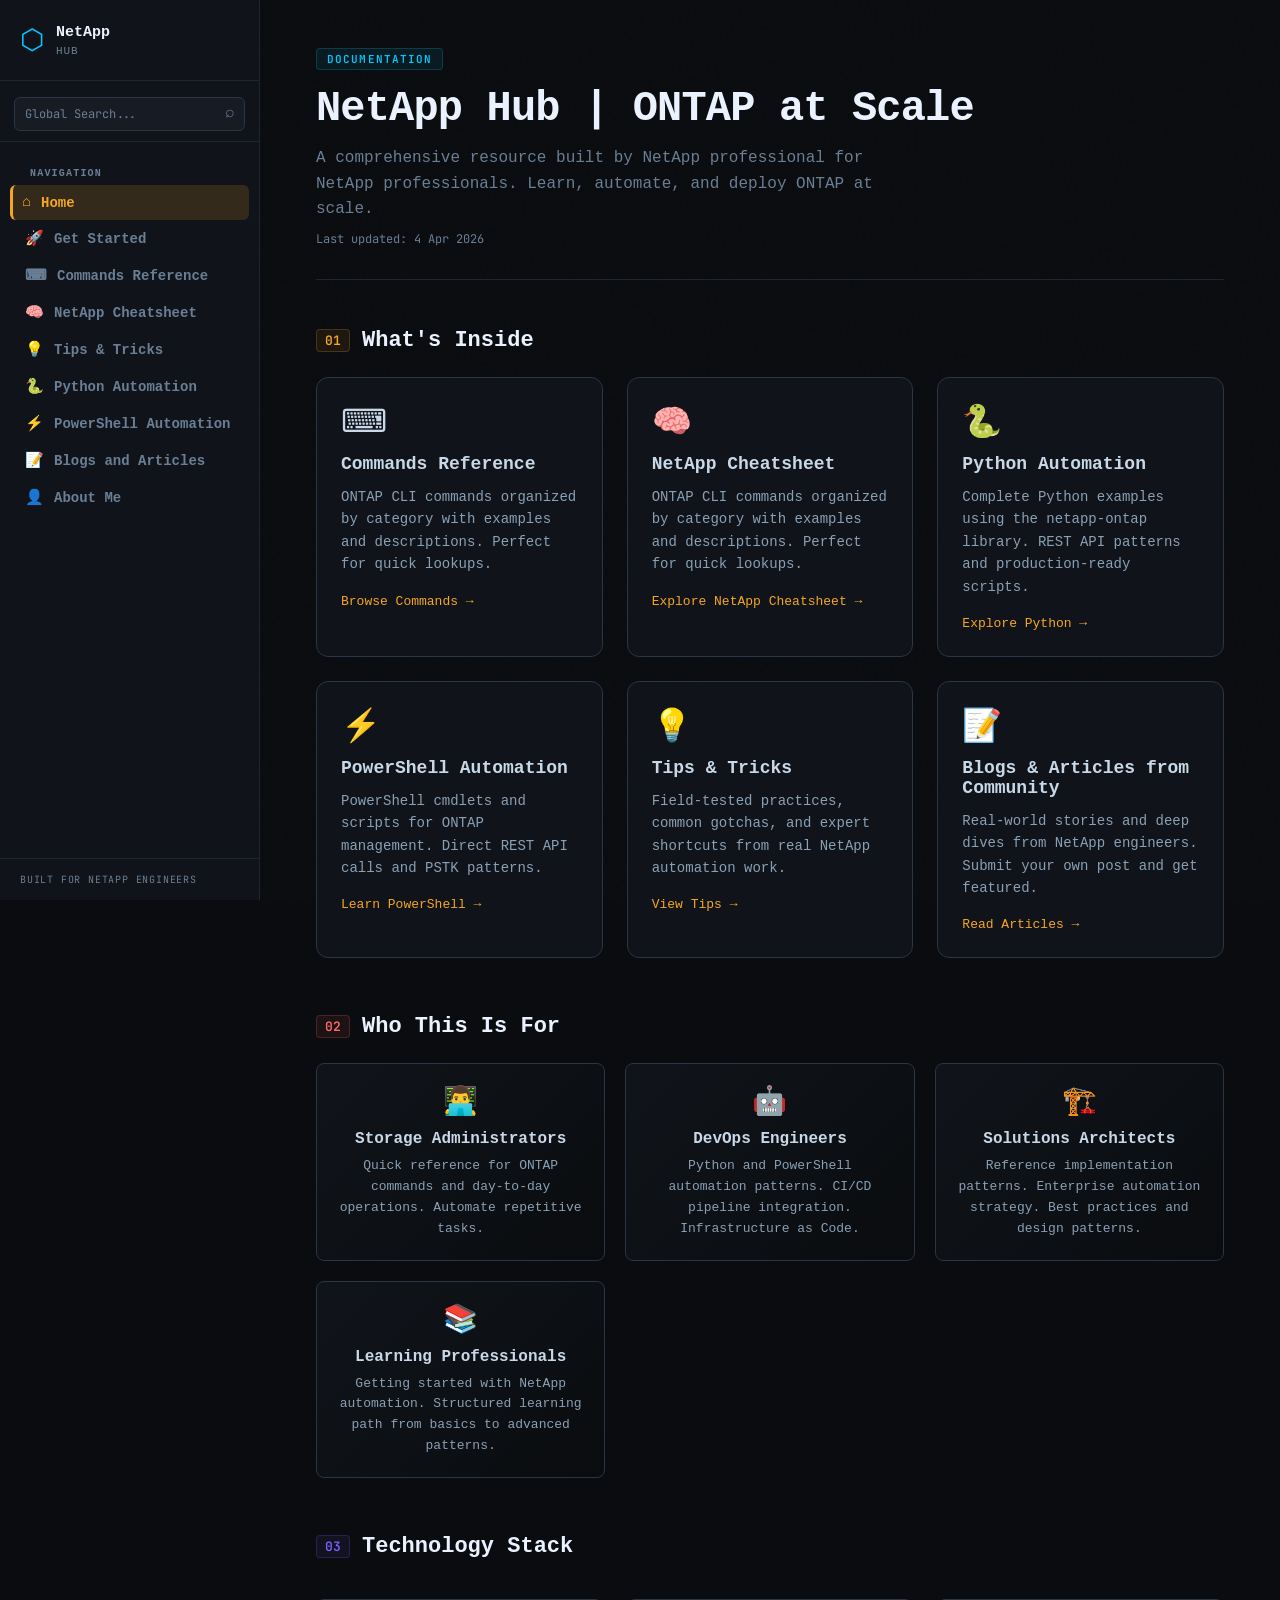
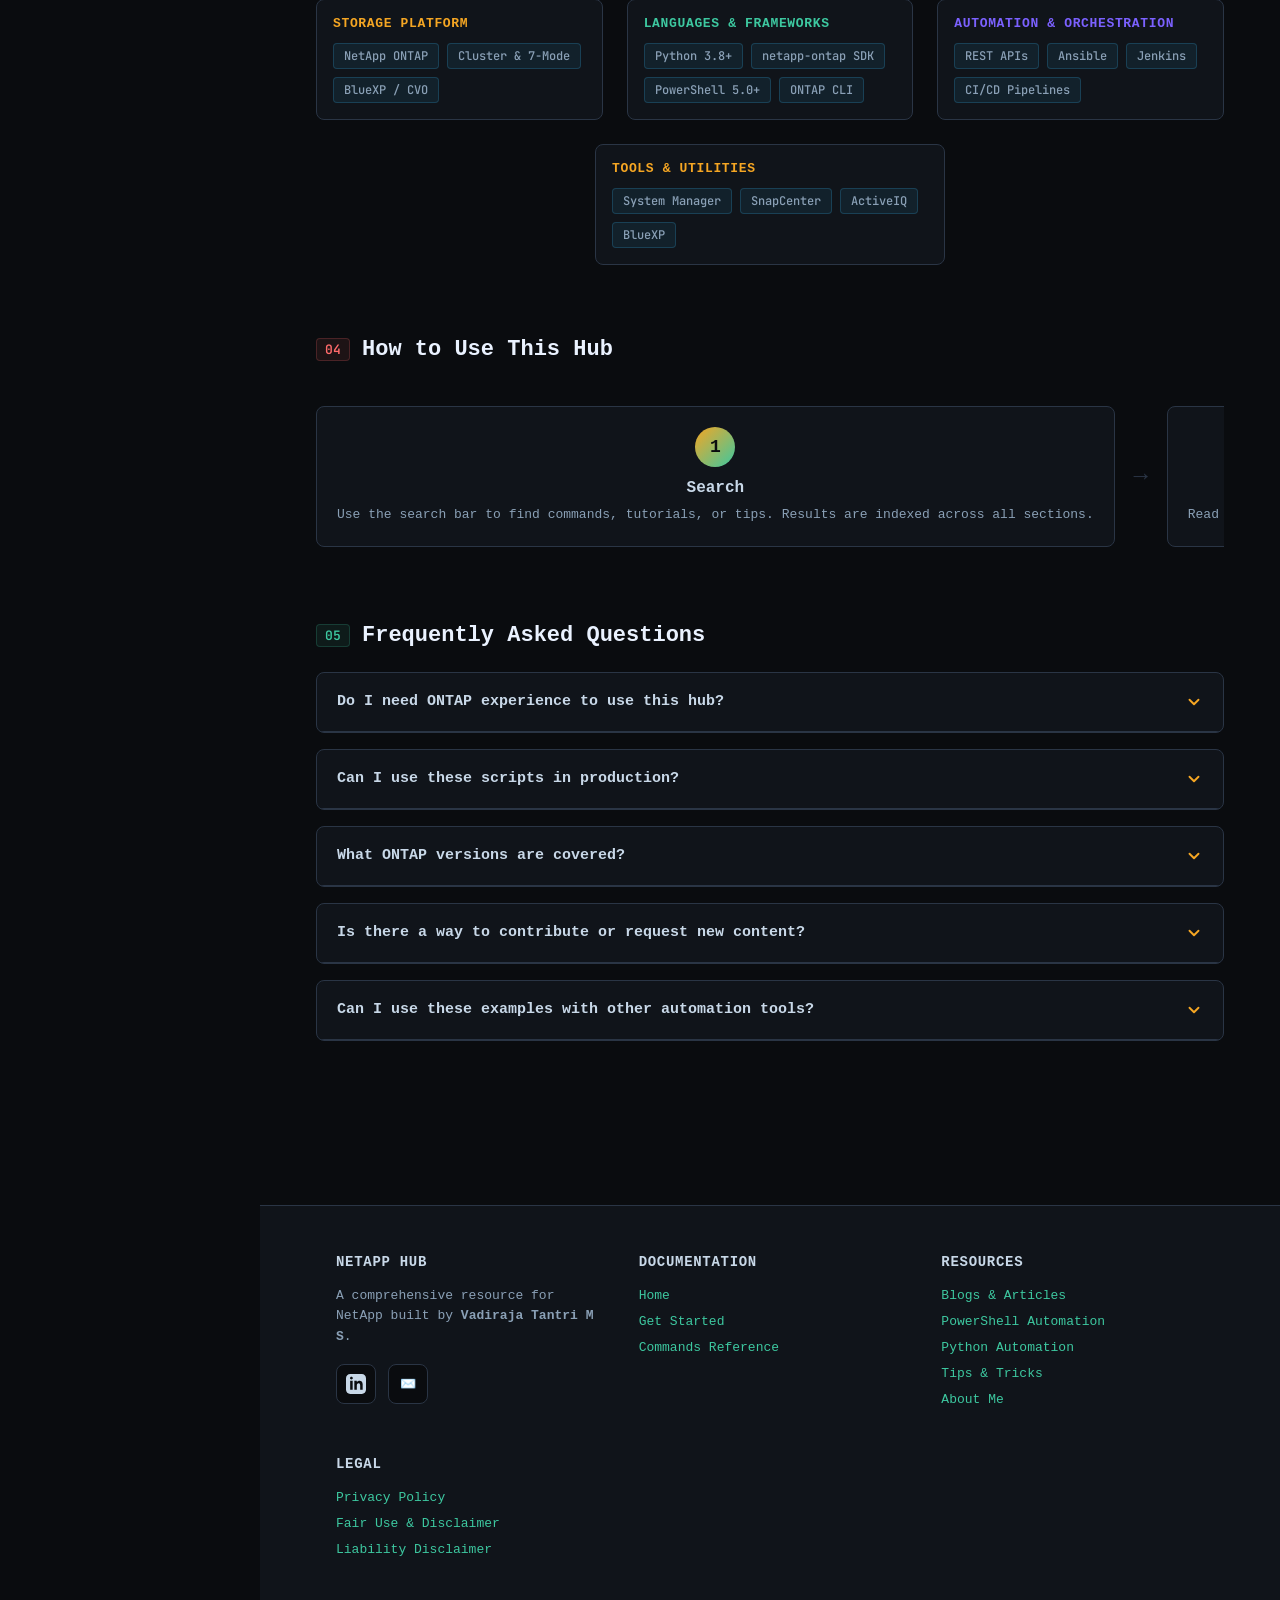
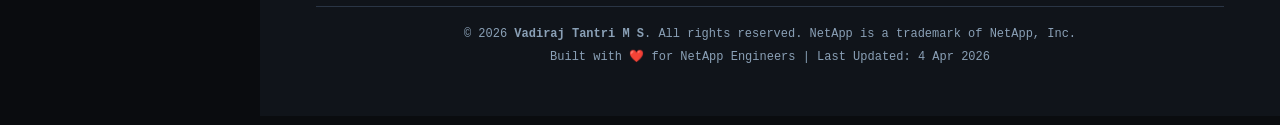
==== commit 7b4c30f7: "deploy: e00c458c2e85f76f6ea59bc01c0784b3d6a3512a" ====
--- a/index.html
+++ b/index.html
@@ -1 +1 @@
-<!doctype html><html lang="en"><head><meta charset="utf-8"/><link rel="icon" href="/favicon.ico"/><link rel="apple-touch-icon" href="/favicon.ico"/><meta name="viewport" content="width=device-width,initial-scale=1"/><meta name="theme-color" content="#0a0e1a"/><link rel="stylesheet" href="/assets/css/style.css"/><link href="https://fonts.googleapis.com/css2?family=JetBrains+Mono:wght@400;600;700&family=Syne:wght@400;600;700;800&display=swap" rel="stylesheet"/><link rel="manifest" href="/manifest.json"/><title>NetApp Hub</title><script defer="defer" src="/static/js/main.473ddd85.js"></script><link href="/static/css/main.58c28b54.css" rel="stylesheet"></head><body><noscript>You need to enable JavaScript to run this app.</noscript><div id="root"></div></body></html>+<!doctype html><html lang="en"><head><meta charset="utf-8"/><link rel="icon" href="/favicon.ico"/><link rel="apple-touch-icon" href="/favicon.ico"/><meta name="viewport" content="width=device-width,initial-scale=1"/><meta name="theme-color" content="#0a0e1a"/><link rel="stylesheet" href="/assets/css/style.css"/><link href="https://fonts.googleapis.com/css2?family=JetBrains+Mono:wght@400;600;700&family=Syne:wght@400;600;700;800&display=swap" rel="stylesheet"/><link rel="manifest" href="/manifest.json"/><title>NetApp Hub</title><script defer="defer" src="/static/js/main.19b9dcd9.js"></script><link href="/static/css/main.0120ccef.css" rel="stylesheet"></head><body><noscript>You need to enable JavaScript to run this app.</noscript><div id="root"></div></body></html>
--- a/static/css/main.0120ccef.css
+++ b/static/css/main.0120ccef.css
@@ -0,0 +1,2 @@
+*,:after,:before{box-sizing:border-box;margin:0;padding:0}:root{--bg:#0a0c0f;--bg2:#10141a;--bg3:#161b24;--border:#1e2730;--border2:#2a3545;--text:#c8d8e8;--text-dim:#6a7f96;--text-muted:#8aa0b6;--text-bright:#eaf2ff;--accent:#00c8ff;--accent2:#07c;--accent-py:#3dc8a0;--accent-ps:#7b61ff;--accent-cmd:#f5a623;--accent-tips:#ff6b6b;--sidebar-w:260px;--font-mono:"JetBrains Mono",monospace;--font-ui:"Ubuntu Mono",monospace}html{scroll-behavior:smooth}body{background:#0a0c0f;background:var(--bg);color:#c8d8e8;color:var(--text);display:flex;font-family:Ubuntu Mono,monospace;font-family:var(--font-ui);min-height:100vh;overflow-x:hidden}.noise{background-image:url("data:image/svg+xml;charset=utf-8,%3Csvg viewBox='0 0 256 256' xmlns='http://www.w3.org/2000/svg'%3E%3Cfilter id='a'%3E%3CfeTurbulence type='fractalNoise' baseFrequency='.9' numOctaves='4' stitchTiles='stitch'/%3E%3C/filter%3E%3Crect width='100%25' height='100%25' filter='url(%23a)' opacity='.04'/%3E%3C/svg%3E");inset:0;opacity:.4;pointer-events:none;position:fixed;z-index:0}.sidebar{background:#10141a;background:var(--bg2);border-right:1px solid #1e2730;border-right:1px solid var(--border);display:flex;flex-direction:column;height:100vh;left:0;overflow-y:auto;position:fixed;top:0;transition:transform .3s ease;width:260px;width:var(--sidebar-w);z-index:100}.sidebar-logo{align-items:center;border-bottom:1px solid #1e2730;border-bottom:1px solid var(--border);display:flex;gap:10px;padding:24px 20px 20px}.logo-icon{color:#00c8ff;color:var(--accent);font-size:28px;line-height:1}.logo-text{color:#eaf2ff;color:var(--text-bright);font-family:Ubuntu Mono,monospace;font-family:var(--font-ui);font-size:15px;font-weight:800;line-height:1.2}.logo-sub{color:#6a7f96;color:var(--text-dim);font-size:11px;font-weight:400;letter-spacing:.08em;text-transform:uppercase}.sidebar-search{border-bottom:1px solid #1e2730;border-bottom:1px solid var(--border);padding:16px 14px 10px;position:relative}.sidebar-search input{background:#161b24;background:var(--bg3);border:1px solid #2a3545;border:1px solid var(--border2);border-radius:6px;color:#c8d8e8;color:var(--text);font-family:JetBrains Mono,monospace;font-family:var(--font-mono);font-size:12px;outline:none;padding:8px 32px 8px 10px;transition:border-color .2s;width:100%}.sidebar-search input:focus{border-color:#00c8ff;border-color:var(--accent)}.search-icon,.sidebar-search input::placeholder{color:#6a7f96;color:var(--text-dim)}.search-icon{font-size:16px;pointer-events:none;position:absolute;right:24px;top:50%;transform:translateY(-40%)}.search-results{background:#161b24;background:var(--bg3);border:1px solid #2a3545;border:1px solid var(--border2);border-radius:6px;display:none;left:14px;max-height:300px;overflow-y:auto;position:absolute;right:14px;top:calc(100% - 10px);z-index:200}.search-results.active{display:block}.search-result-item{border-bottom:1px solid #1e2730;border-bottom:1px solid var(--border);padding:10px 14px;transition:background .15s}.search-result-item:hover{background:#10141a;background:var(--bg2)}.search-result-title{color:#eaf2ff;color:var(--text-bright);font-size:13px}.search-result-page{color:#00c8ff;color:var(--accent);font-family:JetBrains Mono,monospace;font-family:var(--font-mono);margin-top:2px}.search-result-snippet{color:#6a7f96;color:var(--text-dim);font-size:11px;margin-top:3px}.nav-section-label{color:#6a7f96;color:var(--text-dim);font-size:10px;font-weight:700;letter-spacing:.12em;list-style:none;padding:18px 20px 6px;text-transform:uppercase}.nav-links{flex:1 1;list-style:none;padding:8px 10px}.nav-links li a{align-items:center;border-left:3px solid #0000;border-radius:6px;color:#6a7f96;color:var(--text-dim);display:flex;font-size:14px;font-weight:600;gap:10px;padding:9px 12px;text-decoration:none;transition:background .2s,color .2s}.nav-links li.active a{background-color:#f5a62326;border-left:3px solid #f5a623;color:#f5a623;font-weight:600;padding-left:9px}.nav-links li a:hover{background-color:#f5a62314;color:#f5a623}.nav-icon{font-size:15px}.sidebar-footer{border-top:1px solid #1e2730;border-top:1px solid var(--border);color:#6a7f96;color:var(--text-dim);font-family:JetBrains Mono,monospace;font-family:var(--font-mono);font-size:10px;letter-spacing:.08em;padding:14px 20px;text-transform:uppercase}.sidebar-toggle{background:#10141a;background:var(--bg2);border:1px solid #2a3545;border:1px solid var(--border2);border-radius:6px;color:#c8d8e8;color:var(--text);cursor:pointer;display:none;font-size:18px;height:38px;left:auto;position:fixed;right:14px;top:14px;width:38px;z-index:200}.main-content{flex:1 1;margin-left:260px;margin-left:var(--sidebar-w);max-width:100%;padding:48px 56px;position:relative;width:100%;z-index:1}.page-header{border-bottom:1px solid #1e2730;border-bottom:1px solid var(--border);margin-bottom:48px;padding-bottom:32px}.header-badge{background:#00c8ff14;border:1px solid #00c8ff33;border-radius:4px;color:#00c8ff;color:var(--accent);display:inline-block;font-family:JetBrains Mono,monospace;font-family:var(--font-mono);font-size:11px;font-weight:600;letter-spacing:.1em;margin-bottom:16px;padding:3px 10px;text-transform:uppercase}.page-title{color:#eaf2ff;color:var(--text-bright);font-family:Ubuntu Mono,monospace;font-family:var(--font-ui);font-size:42px;font-weight:800;letter-spacing:-.02em;line-height:1.1;margin-bottom:14px}.page-subtitle{color:#6a7f96;color:var(--text-dim);font-size:16px;line-height:1.6;max-width:580px}.cards-grid{grid-gap:16px;display:grid;gap:16px;grid-template-columns:repeat(2,1fr);margin-bottom:56px}.card{background:#10141a;background:var(--bg2);border:1px solid #1e2730;border:1px solid var(--border);border-radius:10px;display:block;overflow:hidden;padding:24px;position:relative;text-decoration:none;transition:border-color .2s,transform .2s,background .2s}.card:before{border-radius:10px;content:"";inset:0;opacity:0;position:absolute;transition:opacity .3s}.card--python:before{background:radial-gradient(ellipse at top left,#3dc8a014,#0000 70%)}.card--ps:before{background:radial-gradient(ellipse at top left,#7b61ff14,#0000 70%)}.card--cmd:before{background:radial-gradient(ellipse at top left,#f5a62314,#0000 70%)}.card--tips:before{background:radial-gradient(ellipse at top left,#ff6b6b14,#0000 70%)}.card:hover{transform:translateY(-2px)}.card:hover:before{opacity:1}.card--python:hover{border-color:#3dc8a0;border-color:var(--accent-py)}.card--ps:hover{border-color:#7b61ff;border-color:var(--accent-ps)}.card--cmd:hover{border-color:#f5a623;border-color:var(--accent-cmd)}.card--tips:hover{border-color:#ff6b6b;border-color:var(--accent-tips)}.card-icon{font-size:26px;margin-bottom:12px}.card h3{color:#eaf2ff;color:var(--text-bright);font-size:17px;font-weight:700;margin-bottom:8px}.card p{font-size:13px;line-height:1.6;margin-bottom:14px}.card p,.card-tag{color:#6a7f96;color:var(--text-dim)}.card-tag{font-family:JetBrains Mono,monospace;font-family:var(--font-mono);font-size:10px;letter-spacing:.05em}.card--python .card-tag{color:#3dc8a0;color:var(--accent-py)}.card--ps .card-tag{color:#7b61ff;color:var(--accent-ps)}.card--cmd .card-tag{color:#f5a623;color:var(--accent-cmd)}.card--tips .card-tag{color:#ff6b6b;color:var(--accent-tips)}.content-section{margin-bottom:56px}.section-title{align-items:center;color:#eaf2ff;color:var(--text-bright);display:flex;font-size:22px;font-weight:700;gap:12px;margin-bottom:20px}.section-num{background:#00c8ff14;border:1px solid #00c8ff33;border-radius:4px;color:#00c8ff;color:var(--accent);font-family:JetBrains Mono,monospace;font-family:var(--font-mono);font-size:13px;font-weight:600;padding:2px 8px}.prose p{color:#6a7f96;color:var(--text-dim);font-size:14px;line-height:1.75;margin-bottom:12px}.info-grid{grid-gap:12px;display:grid;gap:12px;grid-template-columns:repeat(4,1fr);margin-top:24px}.info-block{background:#161b24;background:var(--bg3);border:1px solid #1e2730;border:1px solid var(--border);border-radius:8px;padding:16px;text-align:center}.info-label{color:#6a7f96;color:var(--text-dim);font-size:10px;letter-spacing:.1em;margin-bottom:6px;text-transform:uppercase}.info-label,.info-value{font-family:JetBrains Mono,monospace;font-family:var(--font-mono)}.info-value{color:#00c8ff;color:var(--accent);font-size:15px;font-weight:700}.stack-list{display:flex;flex-direction:column;gap:4px}.stack-item{align-items:center;background:#10141a;background:var(--bg2);border:1px solid #1e2730;border:1px solid var(--border);border-radius:8px;display:flex;gap:14px;padding:12px 16px;transition:border-color .2s}.stack-item:hover{border-color:#2a3545;border-color:var(--border2)}.stack-dot{border-radius:50%;flex-shrink:0;height:8px;width:8px}.dot-py{background:#3dc8a0;background:var(--accent-py);box-shadow:0 0 8px #3dc8a0;box-shadow:0 0 8px var(--accent-py)}.dot-ps{background:#7b61ff;background:var(--accent-ps);box-shadow:0 0 8px #7b61ff;box-shadow:0 0 8px var(--accent-ps)}.stack-name{color:#eaf2ff;color:var(--text-bright);font-family:JetBrains Mono,monospace;font-family:var(--font-mono);font-size:13px;font-weight:600;min-width:200px}.stack-desc{color:#6a7f96;color:var(--text-dim);font-size:13px}.code-block{background:#0d1117;border:1px solid #1e2730;border:1px solid var(--border);border-radius:8px;margin:20px 0;overflow:hidden}.code-header{align-items:center;background:#161b24;background:var(--bg3);border-bottom:1px solid #1e2730;border-bottom:1px solid var(--border);display:flex;justify-content:space-between;padding:10px 16px}.code-lang{color:#00c8ff;color:var(--accent);font-weight:700;letter-spacing:.08em;text-transform:uppercase}.code-lang,.copy-btn{font-family:JetBrains Mono,monospace;font-family:var(--font-mono);font-size:11px}.copy-btn{border:1px solid #2a3545;border:1px solid var(--border2);color:#6a7f96;color:var(--text-dim);padding:3px 10px;transition:color .2s,border-color .2s}.copy-btn:hover{border-color:#00c8ff;border-color:var(--accent);color:#00c8ff;color:var(--accent)}.copy-btn.copied{border-color:#3dc8a0;border-color:var(--accent-py);color:#3dc8a0;color:var(--accent-py)}pre{margin:0;overflow-x:auto;padding:20px}code{color:#c8d8e8;color:var(--text);font-family:JetBrains Mono,monospace;font-family:var(--font-mono);font-size:13px;line-height:1.7}.kw{color:#ff79c6}.str{color:#f1fa8c}.cmt{color:#6272a4;font-style:italic}.fn{color:#50fa7b}.num{color:#bd93f9}.var{color:#8be9fd}.cls{color:#ffb86c}.op{color:#ff79c6}.cmd-table-wrapper{background:#10141a;background:var(--bg2);border:1px solid #1e2730;border:1px solid var(--border);border-radius:10px;margin:20px 0;overflow:hidden}.cmd-filter-bar{border-bottom:1px solid #1e2730;border-bottom:1px solid var(--border);gap:10px;padding:14px 16px}.cmd-filter-bar input,.cmd-filter-bar select{background:#161b24;background:var(--bg3);border:1px solid #2a3545;border:1px solid var(--border2);font-size:12px;outline:none;padding:8px 12px}.cmd-filter-bar select{border-radius:6px;color:#c8d8e8;color:var(--text);font-family:JetBrains Mono,monospace;font-family:var(--font-mono);min-width:200px;transition:border-color .2s}.cmd-filter-bar select:focus{border-color:#f5a623;border-color:var(--accent-cmd)}.cmd-filter-bar input:focus{border-color:#00c8ff;border-color:var(--accent)}.filter-btn{background:#161b24;background:var(--bg3);border:1px solid #2a3545;border:1px solid var(--border2);font-family:JetBrains Mono,monospace;font-family:var(--font-mono);font-size:11px;padding:8px 14px}.filter-btn.active,.filter-btn:hover{background:#00c8ff0f;border-color:#00c8ff;border-color:var(--accent);color:#00c8ff;color:var(--accent)}th{background:#161b24;background:var(--bg3);color:#6a7f96;color:var(--text-dim);font-family:JetBrains Mono,monospace;font-family:var(--font-mono);font-size:10px;letter-spacing:.1em;padding:10px 16px;text-align:left;text-transform:uppercase}td,th{border-bottom:1px solid #1e2730;border-bottom:1px solid var(--border)}td{font-size:13px;padding:11px 16px;vertical-align:top}tr:last-child td{border-bottom:none}tr:hover td{background:#ffffff05}td:first-child{color:#00c8ff;color:var(--accent);font-family:JetBrains Mono,monospace;font-family:var(--font-mono);font-size:12px;white-space:nowrap}td:nth-child(2){color:#6a7f96;color:var(--text-dim)}td:nth-child(3){color:#c8d8e8;color:var(--text);font-size:11px}.tag,td:nth-child(3){font-family:JetBrains Mono,monospace;font-family:var(--font-mono)}.tag{border-radius:4px;display:inline-block;font-size:10px;font-weight:700;letter-spacing:.05em;padding:2px 8px}.tag-vol{background:#00c8ff1f;color:#00c8ff;color:var(--accent)}.tag-snap{background:#3dc8a01f;color:#3dc8a0;color:var(--accent-py)}.tag-net{background:#7b61ff1f;color:#7b61ff;color:var(--accent-ps)}.tag-svm{background:#f5a6231f;color:#f5a623;color:var(--accent-cmd)}.tag-diag{background:#ff6b6b1f;color:#ff6b6b;color:var(--accent-tips)}.tips-grid{grid-gap:14px;display:grid;gap:14px;grid-template-columns:1fr}.tip-card{background:#10141a;background:var(--bg2);border:1px solid #1e2730;border-left:3px solid #00c8ff;border:1px solid var(--border);border-left:3px solid var(--accent);border-radius:8px;padding:18px 20px;transition:border-color .2s}.tip-card.tip-warn{border-left-color:#f5a623;border-left-color:var(--accent-cmd)}.tip-card.tip-good{border-left-color:#3dc8a0;border-left-color:var(--accent-py)}.tip-card.tip-danger{border-left-color:#ff6b6b;border-left-color:var(--accent-tips)}.tip-card.tip-info{border-left-color:#00c8ff;border-left-color:var(--accent)}.tip-card.tip-ps{border-left-color:#7b61ff;border-left-color:var(--accent-ps)}.tip-label{font-family:JetBrains Mono,monospace;font-family:var(--font-mono);font-size:10px;font-weight:700;letter-spacing:.1em;margin-bottom:6px;text-transform:uppercase}.tip-warn .tip-label{color:#f5a623;color:var(--accent-cmd)}.tip-good .tip-label{color:#3dc8a0;color:var(--accent-py)}.tip-danger .tip-label{color:#ff6b6b;color:var(--accent-tips)}.tip-info .tip-label{color:#00c8ff;color:var(--accent)}.tip-ps .tip-label{color:#7b61ff;color:var(--accent-ps)}.tip-title{color:#eaf2ff;color:var(--text-bright);font-size:15px;font-weight:700;margin-bottom:6px}.tip-body{color:#6a7f96;color:var(--text-dim);font-size:13px;line-height:1.65}.tip-body code{background:#161b24;background:var(--bg3);border:1px solid #1e2730;border:1px solid var(--border);border-radius:4px;font-size:12px;padding:1px 6px}.tip-body code,mark{color:#00c8ff;color:var(--accent)}mark{background:#00c8ff33;border-radius:2px;padding:0 2px}@media (max-width:768px){.sidebar{transform:translateX(-100%)}.sidebar.open{transform:translateX(0)}.sidebar-toggle{align-items:center;display:flex;justify-content:center}.main-content{margin-left:0;padding:56px 20px 24px}.cards-grid{grid-template-columns:1fr}.info-grid{grid-template-columns:repeat(2,1fr)}.page-title{font-size:28px}}#commandsCategoryFilters{display:flex;flex-wrap:wrap;gap:10px}.cmd-table-wrapper{overflow-x:auto;width:100%}.cmd-filter-bar{align-items:center;display:flex;flex-wrap:wrap;gap:12px;margin-bottom:20px}.cmd-filter-bar input{background:#10141a;background:var(--bg2);border:1px solid #1e2730;border:1px solid var(--border);border-radius:6px;color:#c8d8e8;color:var(--text);flex:1 1;font-family:JetBrains Mono,monospace;font-family:var(--font-mono);font-size:13px;min-width:200px;padding:10px 12px;transition:border-color .2s}.cmd-filter-bar input:focus{border-color:#f5a623;border-color:var(--accent-cmd);box-shadow:0 0 0 3px #f5a6231a;outline:none}.result-count{background:#10141a;background:var(--bg2);display:inline-block;font-size:12px;font-weight:600;padding:8px 12px}.filter-btn,.result-count{border:1px solid #1e2730;border:1px solid var(--border);border-radius:6px;color:#6a7f96;color:var(--text-dim);white-space:nowrap}.filter-btn{background:#0000;cursor:pointer;font-size:13px;font-weight:500;padding:8px 16px;transition:all .2s}.filter-btn:hover{color:#f5a623;color:var(--accent-cmd)}.filter-btn.active,.filter-btn:hover{border-color:#f5a623;border-color:var(--accent-cmd)}.filter-btn.active{background:#f5a623;background:var(--accent-cmd);color:#0a0c0f;color:var(--bg)}.cmd-cell,.example-cell{align-items:center;display:flex;gap:8px;justify-content:space-between}.cmd-cell code,.example-cell code{background:#10141a;background:var(--bg2);border-radius:4px;flex:1 1;font-size:12px;overflow:hidden;padding:4px 8px;text-overflow:ellipsis;white-space:nowrap}.copy-btn{background:none;border:none;border-radius:4px;cursor:pointer;flex-shrink:0;font-size:14px;opacity:.6;padding:4px 8px;transition:all .2s}.copy-btn:hover{background:#10141a;background:var(--bg2);opacity:1;transform:scale(1.1)}.favorite-btn{align-items:center;background:none;border:none;cursor:pointer;display:flex;font-size:16px;height:24px;justify-content:center;opacity:.5;padding:0;transition:opacity .2s,transform .2s;width:24px}.favorite-btn:hover{opacity:1;transform:scale(1.2)}table{border-collapse:collapse;margin-top:20px;width:100%}table thead tr{background:#10141a;background:var(--bg2);border-bottom:2px solid #1e2730;border-bottom:2px solid var(--border)}table th{color:#6a7f96;color:var(--text-dim);font-size:12px;font-weight:600;letter-spacing:.5px;padding:12px;text-align:left;text-transform:uppercase}table td{border-bottom:1px solid #1e2730;border-bottom:1px solid var(--border);font-size:13px;padding:12px}table tbody tr:hover{background:#10141a;background:var(--bg2);transition:background .2s}@keyframes slideIn{0%{opacity:0;transform:translateX(400px)}to{opacity:1;transform:translateX(0)}}@media (max-width:768px){.cmd-filter-bar{flex-direction:column}.cmd-filter-bar input{width:100%}.result-count{text-align:center;width:100%}.filter-btn{flex:1 1;min-width:100px}table{font-size:12px}table td{padding:8px}.cmd-cell code,.example-cell code{font-size:11px}.copy-btn,.favorite-btn{font-size:14px}}::-webkit-scrollbar{height:10px;width:10px}::-webkit-scrollbar-track{background:#0a0c0f;background:var(--bg)}::-webkit-scrollbar-thumb{background:#2a3545;background:var(--border2);border:2px solid #0a0c0f;border:2px solid var(--bg);border-radius:5px}*{scrollbar-color:#2a3545 #0a0c0f;scrollbar-color:var(--border2) var(--bg);scrollbar-width:thin}::-webkit-scrollbar-thumb:hover{background:#f5a623;background:var(--accent-cmd)}.category-badge{border-radius:4px;display:inline-block;font-size:12px;font-weight:600;letter-spacing:.05em;min-width:80px;padding:6px 12px;text-align:center;text-transform:uppercase}.tag-vol{background:#3b82f626;border:1px solid #3b82f6;color:#3b82f6}.tag-snap{background:#10b98126;border:1px solid #10b981;color:#10b981}.tag-net{background:#a855f726;border:1px solid #a855f7;color:#a855f7}.tag-svm{background:#f9731626;border:1px solid #f97316;color:#f97316}.tag-diag{background:#ec489926;border:1px solid #ec4899;color:#ec4899}.hero-search{margin-bottom:48px;padding:32px 0}.search-container{margin:0 auto;max-width:700px;position:relative}.hero-search-input{background:#10141a;background:var(--bg2);border:2px solid #2a3545;border:2px solid var(--border2);border-radius:12px;color:#c8d8e8;color:var(--text);font-family:JetBrains Mono,monospace;font-size:16px;padding:18px 24px 18px 48px;transition:all .2s ease;width:100%}.hero-search-input:focus{background:#0a0c0f;background:var(--bg);border-color:#f5a623;border-color:var(--accent-cmd);box-shadow:0 0 0 3px #d977061a;outline:none}.hero-search-input::placeholder{color:#8aa0b6;color:var(--text-muted)}.hero-search .search-icon{font-size:18px}.hero-search .search-results{display:none;max-height:400px;overflow-y:auto}.hero-search .search-results.active{display:block}.hero-search .search-result-item{border-bottom:1px solid #1e2730;border-bottom:1px solid var(--border);cursor:pointer;padding:12px 16px;transition:background .15s ease}.hero-search .search-result-item:hover{background:#0a0c0f;background:var(--bg)}.hero-search .search-result-title{color:#f5a623;color:var(--accent-cmd);font-size:14px;font-weight:600;margin-bottom:4px}.hero-search .search-result-page{color:#8aa0b6;color:var(--text-muted);font-size:12px}.highlight-section{animation:highlight-pulse 2s ease-in-out}.feature-grid{grid-gap:24px;display:grid;gap:24px;grid-template-columns:repeat(auto-fit,minmax(280px,1fr));margin-top:24px}.feature-card{background:#10141a;background:var(--bg2);border:1px solid #2a3545;border:1px solid var(--border2);border-radius:12px;padding:24px;transition:all .3s ease}.feature-card:hover{border-color:#f5a623;border-color:var(--accent-cmd);box-shadow:0 12px 24px #d977061a;transform:translateY(-4px)}.feature-icon{display:block;font-size:32px;margin-bottom:12px}.feature-card h3{color:#c8d8e8;color:var(--text);font-size:18px;font-weight:600;margin-bottom:12px}.feature-card p{color:#8aa0b6;color:var(--text-muted);font-size:14px;line-height:1.6;margin-bottom:16px}.feature-link{color:#f5a623;color:var(--accent-cmd);font-size:13px;font-weight:500;text-decoration:none;transition:color .2s}.feature-link:hover{color:#3dc8a0;color:var(--accent-py)}.audience-grid{grid-gap:20px;display:grid;gap:20px;grid-template-columns:repeat(auto-fit,minmax(220px,1fr));margin-top:24px}.audience-card{background:linear-gradient(135deg,#10141a,#0a0c0f);background:linear-gradient(135deg,var(--bg2),var(--bg));border:1px solid #2a3545;border:1px solid var(--border2);border-radius:8px;padding:20px;text-align:center;transition:all .3s ease}.audience-card:hover{border-color:#3dc8a0;border-color:var(--accent-py);transform:translateY(-2px)}.audience-icon{display:block;font-size:28px;margin-bottom:12px}.audience-card h4{color:#c8d8e8;color:var(--text);font-size:16px;font-weight:600;margin-bottom:8px}.audience-card p{color:#8aa0b6;color:var(--text-muted);font-size:13px;line-height:1.6}.tech-stack{grid-gap:24px;display:grid;grid-template-columns:repeat(auto-fit,minmax(280px,1fr))}.tech-category{padding:20px}.tech-category h4{font-size:14px;margin-bottom:16px}.tech-tag{background:#38bdf81a;border:1px solid #38bdf84d;color:#3dc8a0;color:var(--accent-py);font-weight:500;padding:6px 12px}.usage-flow{align-items:center;display:flex;flex-wrap:nowrap;gap:16px;justify-content:flex-start;margin-top:24px;overflow-x:auto;padding:20px 0}.flow-step{background:#10141a;background:var(--bg2);border:1px solid #2a3545;border:1px solid var(--border2);border-radius:8px;flex-shrink:0;min-width:220px;padding:20px;text-align:center}.flow-number{align-items:center;background:linear-gradient(135deg,#f5a623,#3dc8a0);background:linear-gradient(135deg,var(--accent-cmd),var(--accent-py));border-radius:50%;color:#0a0c0f;color:var(--bg);display:flex;font-size:18px;font-weight:700;height:40px;justify-content:center;margin:0 auto 12px;width:40px}.flow-step h4{font-size:16px;font-weight:600;margin-bottom:8px}.flow-step p{color:#8aa0b6;color:var(--text-muted);font-size:13px;line-height:1.6}.flow-arrow{align-self:center;color:#2a3545;color:var(--border2);flex-shrink:0;font-size:24px;min-width:20px;text-align:center}@media (max-width:768px){.usage-flow{flex-wrap:wrap}.flow-arrow{display:none}.flow-step{min-width:100%}}.faq-list{space-y:16px}.faq-item{background:#10141a;background:var(--bg2);border:1px solid #2a3545;border:1px solid var(--border2);border-radius:8px;margin-bottom:16px;overflow:hidden}.faq-question{align-items:flex-start;background:none;border:none;color:#c8d8e8;color:var(--text);cursor:pointer;font-size:15px;font-weight:600;gap:12px;padding:20px;text-align:left;transition:background .2s ease}.faq-question:hover{background:#38bdf80d}.faq-question i{color:#f5a623;color:var(--accent-cmd);flex-shrink:0;margin-top:2px;transition:transform .3s ease}.faq-answer{background:#38bdf805;border-top:1px solid #2a3545;border-top:1px solid var(--border2);max-height:0;overflow:hidden;transition:max-height .3s ease}.faq-answer p{color:#8aa0b6;color:var(--text-muted);font-size:14px;line-height:1.8;padding:20px}.faq-item.active .faq-question{background:#38bdf80d}.creator-card{background:linear-gradient(135deg,#10141a,#38bdf80d);background:linear-gradient(135deg,var(--bg2),#38bdf80d);border:1px solid #2a3545;border:1px solid var(--border2);border-radius:12px;margin-top:24px;padding:32px}.creator-content p{color:#8aa0b6;color:var(--text-muted);font-size:15px;line-height:1.8}.creator-stats{grid-gap:20px;display:grid;gap:20px;grid-template-columns:repeat(auto-fit,minmax(150px,1fr))}.stat{text-align:center}.stat-number{-webkit-text-fill-color:#0000;background:linear-gradient(135deg,#f5a623,#3dc8a0);background:linear-gradient(135deg,var(--accent-cmd),var(--accent-py));-webkit-background-clip:text;display:block;font-size:28px;font-weight:700;margin-bottom:4px}.stat-label{font-size:12px;font-weight:500}.expertise-grid{grid-gap:20px;display:grid;gap:20px;grid-template-columns:repeat(auto-fit,minmax(280px,1fr));margin-top:24px}.expertise-card{background:#10141a;background:var(--bg2);border:1px solid #2a3545;border:1px solid var(--border2);border-radius:8px;padding:24px;transition:all .3s ease}.expertise-card:hover{border-color:#f5a623;border-color:var(--accent-cmd);transform:translateY(-4px)}.expertise-icon{display:block;font-size:28px;margin-bottom:12px}.expertise-card h3{color:#c8d8e8;color:var(--text);font-size:16px;font-weight:600;margin-bottom:12px}.expertise-card p{color:#8aa0b6;color:var(--text-muted);font-size:14px;line-height:1.6}.tech-expertise{grid-gap:20px;display:grid;gap:20px;grid-template-columns:repeat(auto-fit,minmax(260px,1fr));margin-top:24px}.tech-expertise .tech-category{background:#10141a;background:var(--bg2);border:1px solid #2a3545;border:1px solid var(--border2);border-radius:8px;padding:20px}.philosophy-cards{grid-gap:20px;display:grid;gap:20px;grid-template-columns:repeat(auto-fit,minmax(240px,1fr));margin-top:24px}.philosophy-card{background:linear-gradient(135deg,#10141a,#38bdf80d);background:linear-gradient(135deg,var(--bg2),#38bdf80d);border:1px solid #2a3545;border-left:4px solid #f5a623;border:1px solid var(--border2);border-left:4px solid var(--accent-cmd);border-radius:8px;padding:20px}.philosophy-card:hover{border-left-color:#3dc8a0;border-left-color:var(--accent-py)}.philosophy-title{color:#c8d8e8;color:var(--text);font-size:16px;font-weight:600;margin-bottom:12px}.philosophy-card p{color:#8aa0b6;color:var(--text-muted);font-size:14px;line-height:1.6}.connect-card{background:linear-gradient(135deg,#10141a,#3dc8a00d);background:linear-gradient(135deg,var(--bg2),#3dc8a00d);border:1px solid #2a3545;border:1px solid var(--border2);border-radius:12px;margin-top:24px;padding:32px;text-align:center}.connect-links{display:flex;flex-wrap:wrap;gap:16px;justify-content:center}.connect-link{align-items:center;background:#0a0c0f;background:var(--bg);border:1px solid #2a3545;border:1px solid var(--border2);border-radius:8px;color:#c8d8e8;color:var(--text);display:flex;font-size:14px;font-weight:500;gap:8px;padding:12px 24px;text-decoration:none;transition:all .3s ease}.connect-link:hover{background:#10141a;background:var(--bg2);border-color:#f5a623;border-color:var(--accent-cmd);transform:translateY(-2px)}.connect-icon{font-size:18px}.footer-section h4{color:#c8d8e8;color:var(--text);font-size:14px;font-weight:600;letter-spacing:.05em;margin-bottom:16px;text-transform:uppercase}.footer-section p{color:#8aa0b6;color:var(--text-muted);font-size:13px;line-height:1.6;margin-bottom:12px}.footer-section ul{list-style:none;padding:0}.footer-section li{margin-bottom:8px}.footer-section a{color:#3dc8a0;color:var(--accent-py);font-size:13px;text-decoration:none;transition:color .2s}.footer-section a:hover{color:#f5a623;color:var(--accent-cmd)}.footer-social{display:flex;gap:12px;margin-top:16px}.footer-social a{align-items:center;border:1px solid #2a3545;border:1px solid var(--border2);border-radius:8px;color:#c8d8e8;color:var(--text);display:flex;height:40px;justify-content:center;text-decoration:none;transition:all .2s;width:40px}.footer-social a:hover{background:#3dc8a0;background:var(--accent-py);border-color:#3dc8a0;border-color:var(--accent-py);transform:translateY(-2px)}.footer-bottom{border-top:1px solid #2a3545;border-top:1px solid var(--border2);margin:0 auto;max-width:1200px;padding:20px;text-align:center}.footer-bottom p{color:#8aa0b6;color:var(--text-muted);font-size:12px;margin:0}.footer-bottom a{color:#3dc8a0;color:var(--accent-py);text-decoration:none}.footer-bottom a:hover{color:#f5a623;color:var(--accent-cmd)}.profile-section{margin-bottom:60px;margin-top:0!important}.profile-hero{align-items:center;background:linear-gradient(135deg,#10141a,#38bdf80d);background:linear-gradient(135deg,var(--bg2),#38bdf80d);border:1px solid #2a3545;border:1px solid var(--border2);border-radius:16px;display:flex;gap:60px;padding:60px}.profile-picture-container{background:#0000!important;border:none!important;box-shadow:none!important;flex-shrink:0;height:220px;margin-top:40px;overflow:visible!important;position:relative;width:220px}.profile-picture-container:before{background:#0a0c0f;background:var(--bg);border:1px solid #2a3545;border:1px solid var(--border2);border-radius:50%;bottom:0;box-shadow:0 20px 50px #3dc8a026,inset 0 -10px 20px #00000080;content:"";left:0;-webkit-mask-image:linear-gradient(180deg,#0000 30%,#000 55%);mask-image:linear-gradient(180deg,#0000 30%,#000 55%);position:absolute;right:0;top:0;z-index:0}.profile-picture{border-radius:0 0 110px 110px!important;bottom:0;height:auto;left:0;min-height:100%;position:absolute;transform-origin:bottom center;transition:transform .3s ease;width:100%;z-index:1}.profile-picture:hover{transform:scale(1.05)}.profile-info{flex:1 1}.profile-info h3{color:#c8d8e8;color:var(--text);font-size:32px;font-weight:700;margin:0 0 8px}.profile-title{color:#3dc8a0;color:var(--accent-py);font-size:18px;font-weight:600;margin:0 0 8px}.profile-bio{color:#8aa0b6;color:var(--text-muted);font-size:15px;line-height:1.6;margin:0 0 24px}.profile-badges{display:flex;flex-wrap:wrap;gap:12px}.profile-badge{background:#3dc8a01a;border:1px solid #3dc8a04d;border-radius:20px;color:#3dc8a0;color:var(--accent-py);font-family:JetBrains Mono,monospace;font-size:13px;font-weight:500;padding:8px 16px;transition:all .2s ease}.profile-badge:hover{background:#3dc8a033;border-color:#3dc8a080}@media (max-width:1024px){.profile-hero{gap:40px;padding:40px}.profile-picture-container{height:240px;width:240px}.profile-info h3{font-size:28px}}@media (max-width:768px){.profile-hero{flex-direction:column;gap:30px;padding:30px;text-align:center}.profile-picture-container{height:220px;width:220px}.profile-info h3{font-size:24px}.profile-title{font-size:16px}.profile-badges{justify-content:center}}.tech-stack{display:flex;flex-wrap:wrap;gap:24px;justify-content:center;margin-top:24px;padding:16px 0}.tech-category{background:#10141a;background:var(--bg2);border:1px solid #2a3545;border:1px solid var(--border2);border-radius:8px;flex:1 1 280px;max-width:350px;min-width:220px;padding:16px}.tech-category h4{color:#6a7f96;color:var(--text-dim);font-size:13px;font-weight:600;letter-spacing:.05em;margin:0 0 12px;text-transform:uppercase}.tech-items{display:flex;flex-wrap:wrap;gap:8px}.tech-tag{background:#38bdf814;border:1px solid #38bdf833;border-radius:4px;color:#8aa0b6;color:var(--text-muted);font-family:JetBrains Mono,monospace;font-size:12px;padding:4px 10px;transition:all .2s ease;white-space:nowrap}.tech-tag:hover{background:#38bdf826;border-color:#38bdf866;color:#3dc8a0;color:var(--accent-py)}@media (max-width:1024px){.tech-stack{gap:20px}.tech-category{flex-basis:calc(50% - 10px);flex-grow:1;flex-shrink:1}}@media (max-width:768px){.tech-stack{gap:16px;justify-content:stretch}.tech-category{flex:1 1 100%;max-width:100%}}.hero-section{background:linear-gradient(135deg,#10141a,#3dc8a00d);background:linear-gradient(135deg,var(--bg2),#3dc8a00d);border-bottom:1px solid #2a3545;border-bottom:1px solid var(--border2);margin:-20px -40px 60px;padding:80px 40px;text-align:center}.hero-content{margin:0 auto 60px;max-width:800px}.hero-badge{background:#3dc8a01a;border:1px solid #3dc8a04d;border-radius:20px;color:#3dc8a0;color:var(--accent-py);display:inline-block;font-size:12px;font-weight:600;letter-spacing:.05em;margin-bottom:20px;padding:8px 16px;text-transform:uppercase}.hero-title{color:#c8d8e8;color:var(--text);font-size:48px;font-weight:700;line-height:1.2;margin:0 0 16px}.hero-subtitle{color:#8aa0b6;color:var(--text-muted);font-size:18px;line-height:1.6;margin:0 0 40px}.hero-search{margin-bottom:40px;position:relative}.hero-search input{background:#0a0c0f;background:var(--bg);border:2px solid #2a3545;border:2px solid var(--border2);border-radius:8px;color:#c8d8e8;color:var(--text);font-family:JetBrains Mono,monospace;font-size:15px;padding:16px 20px 16px 48px;transition:all .2s ease;width:100%}.hero-search input:focus{border-color:#3dc8a0;border-color:var(--accent-py);box-shadow:0 0 0 3px #3dc8a01a;outline:none}.hero-search .search-icon{color:#8aa0b6;color:var(--text-muted);font-size:16px;left:16px;pointer-events:none;position:absolute;top:50%;transform:translateY(-50%)}.hero-search .search-results{background:#10141a;background:var(--bg2);border:1px solid #2a3545;border:1px solid var(--border2);border-radius:8px;left:0;max-height:0;opacity:0;overflow:hidden;position:absolute;right:0;top:calc(100% + 8px);transition:all .2s ease;z-index:100}.hero-search .search-results.active{max-height:400px;opacity:1;overflow-y:auto}.search-result-item{border-bottom:1px solid #2a3545;border-bottom:1px solid var(--border2);cursor:pointer;padding:12px 16px;transition:background .2s ease}.search-result-item:hover{background:#0a0c0f;background:var(--bg)}.search-result-item:last-child{border-bottom:none}.search-result-title{color:#3dc8a0;color:var(--accent-py);font-size:14px;font-weight:600;margin-bottom:4px}.search-result-page{color:#8aa0b6;color:var(--text-muted);font-size:11px;letter-spacing:.05em;margin-bottom:4px;text-transform:uppercase}.search-result-snippet{color:#8aa0b6;color:var(--text-muted);font-size:12px;line-height:1.4}.hero-cta{display:flex;gap:16px;justify-content:center;margin-top:40px}.btn{border-radius:6px;display:inline-block;font-size:15px;font-weight:600;padding:12px 28px;text-decoration:none;transition:all .2s ease}.btn-primary{background:#3dc8a0;background:var(--accent-py);border:2px solid #3dc8a0;border:2px solid var(--accent-py);color:#0a0c0f;color:var(--bg)}.btn-primary:hover{transform:translateY(-2px)}.btn-primary:hover,.btn-secondary{background:#0000;color:#3dc8a0;color:var(--accent-py)}.btn-secondary{border:2px solid #3dc8a0;border:2px solid var(--accent-py)}.btn-secondary:hover{background:#3dc8a0;background:var(--accent-py);color:#0a0c0f;color:var(--bg);transform:translateY(-2px)}.hero-stats{grid-gap:20px;display:grid;gap:20px;grid-template-columns:repeat(4,1fr)}.stat-item{background:#0a0c0f;background:var(--bg);border:1px solid #2a3545;border:1px solid var(--border2);border-radius:8px;padding:24px 16px;text-align:center}.stat-value{color:#3dc8a0;color:var(--accent-py);font-size:32px;font-weight:700;margin-bottom:8px}.stat-label{color:#8aa0b6;color:var(--text-muted);font-size:13px;letter-spacing:.05em;text-transform:uppercase}@media (max-width:1024px){.hero-section{margin:-20px -30px 40px;padding:60px 30px}.hero-title{font-size:40px}.hero-subtitle{font-size:16px}.hero-stats{gap:16px;grid-template-columns:repeat(2,1fr)}}@media (max-width:768px){.hero-section{margin:-20px -20px 30px;padding:40px 20px}.hero-title{font-size:32px}.hero-subtitle{font-size:14px}.hero-cta{flex-direction:column}.btn{width:100%}.hero-stats{grid-template-columns:repeat(2,1fr)}.stat-item{padding:16px 12px}.stat-value{font-size:24px}}.highlight-section{animation:highlight-pulse 1s ease-out}@keyframes highlight-pulse{0%{background:#3dc8a033}to{background:#0000}}@media (max-width:768px){.sidebar{box-shadow:5px 0 25px #00000080;transform:translateX(-100%);width:280px;z-index:1000}.sidebar.active{transform:translateX(0)}.main-content{margin-left:0;overflow-x:hidden;padding:90px 20px 40px;width:100vw}.sidebar-toggle{align-items:center;background:#10141a;background:var(--bg2);border:1px solid #2a3545;border:1px solid var(--border2);border-radius:6px;box-shadow:0 4px 10px #0000004d;color:#c8d8e8;color:var(--text);cursor:pointer;display:flex;font-size:20px;height:40px;justify-content:center;position:fixed;right:20px;top:15px;width:40px;z-index:1001}.page-title{font-size:32px}.page-subtitle{font-size:16px}.section-title{font-size:22px}.expertise-grid,.feature-grid,.philosophy-cards,.quick-links{gap:16px;grid-template-columns:1fr}.profile-hero{flex-direction:column;padding:24px 16px;text-align:center}.profile-picture-container{height:180px;margin:30px auto 0;width:180px}.profile-picture{border-radius:0 0 90px 90px!important}.profile-badges{flex-wrap:wrap;justify-content:center}.code-block{border-left:none;border-radius:0;border-right:none;margin:0 -20px}pre{font-size:13px;padding:16px}.command-table-wrapper{-webkit-overflow-scrolling:touch;margin:0 -20px;overflow-x:auto;padding:0 20px}.footer-content{align-items:center;flex-direction:column;gap:30px;text-align:center}.footer-links{justify-content:center;width:100%}.footer-bottom{gap:16px;text-align:center}.connect-links,.footer-bottom{flex-direction:column}.hero-search-input{font-size:14px;padding-left:40px}}.faq-list{margin-top:24px}body,html{overflow-x:hidden}.cmd-table-wrapper,.command-table-wrapper{-webkit-overflow-scrolling:touch;overflow-x:auto;width:100%}.cheat-links{display:flex;flex-wrap:wrap;gap:12px;margin:0 0 22px}.cheat-links a{background:#10141a;background:var(--bg2);border:1px solid #2a3545;border:1px solid var(--border2);border-radius:8px;color:#00c8ff;color:var(--accent);font-size:13px;padding:10px 14px;text-decoration:none;transition:all .2s ease}.cheat-links a:hover{background:#00c8ff0f;border-color:#00c8ff;border-color:var(--accent)}.cheat-grid{grid-gap:18px;display:grid;gap:18px;grid-template-columns:repeat(auto-fit,minmax(320px,1fr));margin-top:10px}.cheat-card{background:#10141a;background:var(--bg2);border:1px solid #1e2730;border:1px solid var(--border);border-radius:12px;padding:20px;transition:transform .2s ease,border-color .2s ease,box-shadow .2s ease}.cheat-card:hover{border-color:#f5a623;border-color:var(--accent-cmd);box-shadow:0 0 20px #f5a6231a;transform:translateY(-2px)}.cheat-card h3{align-items:center;border-bottom:1px solid #f5a6232e;color:#f5a623;color:var(--accent-cmd);display:flex;font-family:Syne,sans-serif;font-size:20px;gap:12px;justify-content:space-between;margin-bottom:14px;padding-bottom:10px}.card-count{border:1px solid #2a3545;border:1px solid var(--border2);border-radius:999px;color:#6a7f96;color:var(--text-dim);font-family:JetBrains Mono,monospace;font-family:var(--font-mono);font-size:11px;padding:4px 8px}.cmd-item{background:#ffffff08;border:1px solid #ffffff0f;border-radius:10px;margin-bottom:14px;padding:12px}.cmd-item:last-child{margin-bottom:0}.cmd-row{align-items:flex-start;display:flex;gap:10px}.cmd-code{background:#0006;border-radius:8px;color:#eaf2ff;color:var(--text-bright);flex:1 1;font-size:12px;line-height:1.6;margin-bottom:0;overflow-x:auto;padding:8px 10px}.cmd-code,.copy-command-btn{font-family:JetBrains Mono,monospace;font-family:var(--font-mono)}.copy-command-btn{background:#00c8ff14;border:1px solid #00c8ff40;border-radius:8px;color:#00c8ff;color:var(--accent);cursor:pointer;flex-shrink:0;font-size:11px;padding:7px 10px;transition:all .2s ease}.copy-command-btn:hover{background:#00c8ff29;border-color:#00c8ff;border-color:var(--accent);color:#eaf2ff;color:var(--text-bright)}.cmd-desc{color:#8aa0b6;color:var(--text-muted);display:block;font-size:12px;line-height:1.6;margin-top:8px}.cheat-filter,.cheat-search{background:#10141a;background:var(--bg2);border:1px solid #2a3545;border:1px solid var(--border2);border-radius:8px;color:#eaf2ff;color:var(--text-bright);font-family:JetBrains Mono,monospace;font-family:var(--font-mono);font-size:13px;outline:none;padding:10px 16px}.cheat-search::placeholder{color:#8aa0b6;color:var(--text-muted)}.cheat-filter:focus,.cheat-search:focus{border-color:#1e2730;border-color:var(--border);box-shadow:none}@media (max-width:768px){.sidebar{box-shadow:0 8px 24px #00000059;transform:translateX(-100%);width:260px;z-index:1000}.sidebar.active,.sidebar.open{transform:translateX(0)}.sidebar-logo{margin-left:0;padding:24px 20px 20px}.sidebar-toggle{align-items:center;border-radius:10px;display:flex;height:42px;justify-content:center;left:auto;position:fixed;right:14px;top:14px;width:42px;z-index:1001}.main-content{box-sizing:border-box;margin-left:0;max-width:100%;overflow-x:hidden;padding:80px 16px 32px;width:100%}.page-title{font-size:30px;line-height:1.15}.page-subtitle{font-size:15px;line-height:1.6}}.cheat-intro{margin-bottom:34px;margin-top:24px}.cheat-toolbar{margin-bottom:36px;margin-top:12px}.cheat-filter-wrap{display:inline-block;position:relative}.cheat-filter{appearance:none;-webkit-appearance:none;-moz-appearance:none;background:#10141a;background:var(--bg2);border:1px solid #f5a623;border:1px solid var(--accent-cmd);border-radius:10px;color:#eaf2ff;color:var(--text-bright);font-family:JetBrains Mono,monospace;font-family:var(--font-mono);font-size:13px;outline:none;padding:12px 40px 12px 14px}.cheat-filter-wrap:after{color:#eaf2ff;color:var(--text-bright);content:"▾";font-size:14px;pointer-events:none;position:absolute;right:14px;top:50%;transform:translateY(-50%)}.cheat-filter option{background:#10141a;background:var(--bg2);color:#eaf2ff;color:var(--text-bright)}.post-back-btn{align-items:center;color:#6a7f96;color:var(--text-dim);display:inline-flex;font-family:JetBrains Mono,monospace;font-family:var(--font-mono);font-size:13px;gap:6px;text-decoration:none;transition:color .2s}.post-back-btn:hover{color:#3dc8a0;color:var(--accent-py)}.post-header{border-bottom:1px solid #2a3545;border-bottom:1px solid var(--border2);margin-bottom:40px;padding-bottom:32px}.post-meta-top{display:flex;flex-wrap:wrap;gap:8px;margin-bottom:16px}.post-title{color:#eaf2ff;color:var(--text-bright);font-size:32px;font-weight:800;line-height:1.3;margin-bottom:16px}.post-meta{align-items:center;display:flex;flex-wrap:wrap;font-family:JetBrains Mono,monospace;font-family:var(--font-mono);font-size:13px;gap:8px}.post-meta,.post-read-time{color:#6a7f96;color:var(--text-dim)}.post-featured-image{border-radius:12px;margin:0 0 40px;max-height:400px;max-width:720px;overflow:hidden;width:100%}.post-featured-image img{display:block;height:auto;object-fit:contain;width:100%}.post-content{color:#c8d8e8;color:var(--text);font-size:15px;line-height:1.8;max-width:720px}.post-content p{margin-bottom:20px}.post-content h2{border-bottom:1px solid #2a3545;border-bottom:1px solid var(--border2);font-size:22px;margin:40px 0 16px;padding-bottom:8px}.post-content h2,.post-content h3{color:#eaf2ff;color:var(--text-bright);font-weight:700}.post-content h3{font-size:18px;margin:28px 0 12px}.post-content ol,.post-content ul{margin:0 0 20px 24px}.post-content li{line-height:1.7;margin-bottom:8px}.post-content code{background:#10141a;background:var(--bg2);border:1px solid #2a3545;border:1px solid var(--border2);border-radius:4px;color:#3dc8a0;color:var(--accent-py);font-family:JetBrains Mono,monospace;font-family:var(--font-mono);font-size:13px;padding:2px 6px}.post-content .code-block code{background:none;border:none;color:inherit;padding:0}.post-footer{border-top:1px solid #2a3545;border-top:1px solid var(--border2);margin-top:56px;padding-top:24px}@media (max-width:768px){.post-title{font-size:22px}.post-header{margin-bottom:28px;padding-bottom:24px}.post-content{font-size:14px}.post-content h2{font-size:18px;margin:28px 0 12px}.post-content h3{font-size:16px}.post-content pre{-webkit-overflow-scrolling:touch;font-size:12px;overflow-x:auto}.post-meta{font-size:12px;gap:6px}}.blog-filters{display:flex;flex-wrap:wrap;gap:10px;margin-bottom:16px;margin-top:8px}.blog-grid{display:flex;flex-direction:column;gap:0;margin-top:16px}.blog-card{align-items:flex-start;background:#0000;border:none;border-bottom:1px solid #2a3545;border-bottom:1px solid var(--border2);border-radius:0;box-shadow:none;display:flex;flex-direction:row;gap:20px;overflow:visible;padding:24px 0;position:relative;transition:background .2s ease}.blog-card:first-child{border-top:1px solid #2a3545;border-top:1px solid var(--border2)}.blog-card:hover{background:#3dc8a008;box-shadow:none;transform:none}.blog-image{background:linear-gradient(135deg,#3dc8a01f,#f5a62314);border-radius:8px;flex-shrink:0;height:80px;margin-left:auto;order:2;overflow:hidden;width:120px}.blog-image img{height:100%;object-fit:cover;width:100%}.blog-card-body{display:flex;flex:1 1;flex-direction:column;gap:6px;min-width:0;order:1}.blog-featured-badge{background:#3dc8a01f;border:1px solid #3dc8a04d;border-radius:4px;color:#3dc8a0;color:var(--accent-py);display:inline-flex;font-size:10px;font-weight:700;gap:5px;letter-spacing:.05em;padding:3px 9px;text-transform:uppercase;width:fit-content}.blog-featured-badge,.blog-meta{align-items:center;font-family:JetBrains Mono,monospace;font-family:var(--font-mono)}.blog-meta{color:#6a7f96;color:var(--text-dim);display:flex;flex-wrap:wrap;font-size:12px;gap:6px}.blog-author{color:#3dc8a0;color:var(--accent-py);font-weight:600}.blog-dot{color:#2a3545;color:var(--border2)}.blog-date{font-size:11px}.blog-title{color:#eaf2ff;color:var(--text-bright);font-size:16px;font-weight:700;line-height:1.4;margin:0;transition:color .2s}.blog-card:hover .blog-title{color:#3dc8a0;color:var(--accent-py)}.blog-excerpt{-webkit-line-clamp:2;-webkit-box-orient:vertical;color:#6a7f96;color:var(--text-dim);display:-webkit-box;font-size:13px;line-height:1.6;margin:0;overflow:hidden}.blog-tags{display:flex;flex-wrap:wrap;gap:6px}.blog-tag{background:#3dc8a014;border:1px solid #3dc8a033;border-radius:4px;color:#3dc8a0;color:var(--accent-py);display:inline-block;font-family:JetBrains Mono,monospace;font-family:var(--font-mono);font-size:10px;font-weight:500;padding:3px 9px;transition:all .2s}.blog-tag:hover{background:#3dc8a02e;border-color:#3dc8a0;border-color:var(--accent-py)}.blog-read-more{align-items:center;color:#3dc8a0;color:var(--accent-py);display:inline-flex;font-family:JetBrains Mono,monospace;font-family:var(--font-mono);font-size:12px;font-weight:600;gap:4px;text-decoration:none;transition:gap .2s;width:fit-content}.blog-read-more:hover{color:#f5a623;color:var(--accent-cmd);gap:8px}.blog-search-wrap{margin-bottom:12px;position:relative}.blog-search-wrap input{background:#10141a;background:var(--bg2);border:1px solid #2a3545;border:1px solid var(--border2);border-radius:8px;box-sizing:border-box;color:#c8d8e8;color:var(--text);font-family:JetBrains Mono,monospace;font-family:var(--font-mono);font-size:13px;outline:none;padding:10px 16px 10px 36px;transition:border-color .2s;width:100%}.blog-search-wrap input:focus{border-color:#3dc8a0;border-color:var(--accent-py)}.blog-search-wrap .search-icon{color:#6a7f96;color:var(--text-dim);font-size:14px;left:12px;pointer-events:none;position:absolute;top:50%;transform:translateY(-50%)}.blog-search-bar{align-items:center;background:#10141a;background:var(--bg2);border:1px solid #2a3545;border:1px solid var(--border2);border-radius:8px;display:flex;gap:10px;margin-bottom:12px;padding:0 14px;transition:border-color .2s}.blog-search-bar:focus-within{border-color:#3dc8a0;border-color:var(--accent-py)}.blog-search-icon{color:#6a7f96;color:var(--text-dim);flex-shrink:0;font-size:14px}.blog-search-bar input{background:none;border:none;color:#c8d8e8;color:var(--text);flex:1 1;font-family:JetBrains Mono,monospace;font-family:var(--font-mono);font-size:13px;outline:none;padding:10px 0}.blog-search-bar input::placeholder,.blog-search-clear{color:#6a7f96;color:var(--text-dim)}.blog-search-clear{background:none;border:none;cursor:pointer;flex-shrink:0;font-size:14px;padding:0}.blog-search-clear:hover{color:#c8d8e8;color:var(--text)}.submit-post-card{align-items:center;background:#10141a;background:var(--bg2);border:1px solid #2a3545;border:1px solid var(--border2);border-radius:12px;display:flex;gap:24px;justify-content:space-between;padding:24px 32px}.submit-post-icon{flex-shrink:0;font-size:48px;opacity:.6}.submit-post-content h3{color:#eaf2ff;color:var(--text-bright);font-size:18px;font-weight:700;margin-bottom:8px}.submit-post-content p{color:#6a7f96;color:var(--text-dim);font-size:14px;line-height:1.6;margin-bottom:16px}.pagination{align-items:center;display:flex;flex-wrap:wrap;gap:8px;justify-content:center;margin-top:32px}.page-btn{background:#10141a;background:var(--bg2);border:1px solid #2a3545;border:1px solid var(--border2);border-radius:6px;color:#6a7f96;color:var(--text-dim);cursor:pointer;font-family:JetBrains Mono,monospace;font-family:var(--font-mono);font-size:13px;padding:8px 14px;transition:all .2s}.page-btn:hover:not(:disabled){color:#3dc8a0;color:var(--accent-py)}.page-btn.active,.page-btn:hover:not(:disabled){border-color:#3dc8a0;border-color:var(--accent-py)}.page-btn.active{background:#3dc8a0;background:var(--accent-py);color:#0a0c0f;color:var(--bg);font-weight:700}.page-btn:disabled{cursor:not-allowed;opacity:.3}.modal{align-items:center;background:#000000b3;box-sizing:border-box;display:flex;inset:0;justify-content:center;padding:16px;position:fixed;z-index:1000}.modal-content{background:#10141a;background:var(--bg2);border:1px solid #2a3545;border:1px solid var(--border2);border-radius:16px;max-height:90vh;max-width:600px;overflow-y:auto;padding:32px;position:relative;width:100%}.modal-close{background:none;border:none;color:#6a7f96;color:var(--text-dim);cursor:pointer;font-size:18px;padding:4px 8px;position:absolute;right:16px;top:16px}.form-group{margin-bottom:18px}.form-group label{align-items:flex-start;box-sizing:border-box;display:flex;gap:10px;width:100%}.form-group label span{flex:1 1;min-width:0;word-break:break-word}.form-group input,.form-group select,.form-group textarea{background:#0a0c0f;background:var(--bg);border:1px solid #2a3545;border:1px solid var(--border2);border-radius:8px;color:#c8d8e8;color:var(--text);font-family:JetBrains Mono,monospace;font-family:var(--font-mono);font-size:13px;outline:none;padding:10px 14px;transition:border-color .2s}.form-group input:focus,.form-group select:focus,.form-group textarea:focus{border-color:#3dc8a0;border-color:var(--accent-py)}.form-group input[type=file]{background:#0a0c0f;background:var(--bg);border:1px solid #2a3545;border:1px solid var(--border2);border-radius:8px;box-sizing:border-box;color:#6a7f96;color:var(--text-dim);cursor:pointer;font-family:JetBrains Mono,monospace;font-family:var(--font-mono);font-size:13px;padding:10px 14px;width:100%}.form-group input[type=file]::file-selector-button{background:#10141a;background:var(--bg2);border:1px solid #2a3545;border:1px solid var(--border2);border-radius:6px;color:#c8d8e8;color:var(--text);cursor:pointer;font-family:JetBrains Mono,monospace;font-family:var(--font-mono);font-size:12px;margin-right:12px;padding:4px 12px;transition:border-color .2s}.form-group input[type=file]::file-selector-button:hover{border-color:#3dc8a0;border-color:var(--accent-py);color:#3dc8a0;color:var(--accent-py)}.form-actions{display:flex;gap:12px;justify-content:flex-end;margin-top:24px}@media (max-width:768px){.blog-card{flex-direction:column;gap:12px;padding:20px 0}.blog-image{border-radius:8px;height:160px;margin-left:0;order:-1;width:100%}.blog-card-body{gap:8px}.blog-title{font-size:15px}.submit-post-card{flex-direction:column;padding:20px;text-align:center}.modal-content{border-radius:12px;box-sizing:border-box;overflow-x:hidden;padding:20px}.form-actions{flex-direction:column}.form-actions .btn{text-align:center;width:100%}.blog-filters{gap:8px}}.prose h3{margin-top:28px}.prose h3,.prose ul{margin-bottom:8px}.engagement-section{border-top:1px solid #2a3545;border-top:1px solid var(--border2);margin-top:56px;padding-top:32px}.vote-bar{align-items:center;display:flex;gap:12px;margin-bottom:48px}.vote-btn,.vote-label{color:#6a7f96;color:var(--text-dim);font-family:JetBrains Mono,monospace;font-family:var(--font-mono);font-size:14px}.vote-btn{align-items:center;background:#10141a;background:var(--bg2);border:1px solid #2a3545;border:1px solid var(--border2);border-radius:8px;cursor:pointer;display:inline-flex;gap:6px;padding:8px 16px;transition:all .2s}.vote-btn.voted,.vote-btn:hover{border-color:#3dc8a0;border-color:var(--accent-py);color:#3dc8a0;color:var(--accent-py)}.vote-btn.voted{background:#3dc8a01a;font-weight:700}.comments-section{display:flex;flex-direction:column;gap:24px}.comments-title{color:#eaf2ff;color:var(--text-bright);font-size:20px;font-weight:700;margin:0}.comments-loading,.no-comments{color:#6a7f96;color:var(--text-dim);font-family:JetBrains Mono,monospace;font-family:var(--font-mono);font-size:13px;padding:16px 0}.comment-item{background:#10141a;background:var(--bg2);border:1px solid #2a3545;border:1px solid var(--border2);border-radius:10px;display:flex;flex-direction:column;gap:8px;padding:16px 20px;transition:border-color .2s}.comment-item:hover{border-color:#3dc8a04d}.comment-header{align-items:center;display:flex;gap:12px;justify-content:space-between}.comment-author{color:#3dc8a0;color:var(--accent-py);font-size:13px;font-weight:700}.comment-author,.comment-date{font-family:JetBrains Mono,monospace;font-family:var(--font-mono)}.comment-date{color:#6a7f96;color:var(--text-dim);font-size:11px}.comment-body{color:#c8d8e8;color:var(--text);font-size:14px;line-height:1.7;margin:0}.comment-form{background:#10141a;background:var(--bg2);border:1px solid #2a3545;border:1px solid var(--border2);border-radius:12px;display:flex;flex-direction:column;gap:14px;padding:24px}.comment-form-title{color:#eaf2ff;color:var(--text-bright);font-size:15px;font-weight:700;margin:0}.comment-form-row input,.comment-form-row textarea{background:#0a0c0f;background:var(--bg);border:1px solid #2a3545;border:1px solid var(--border2);border-radius:8px;box-sizing:border-box;color:#c8d8e8;color:var(--text);font-family:JetBrains Mono,monospace;font-family:var(--font-mono);font-size:13px;outline:none;padding:10px 14px;resize:vertical;transition:border-color .2s;width:100%}.comment-form-row input:focus,.comment-form-row textarea:focus{border-color:#3dc8a0;border-color:var(--accent-py)}.comment-form-row input::placeholder,.comment-form-row textarea::placeholder{color:#6a7f96;color:var(--text-dim)}.comment-form-footer{align-items:center;display:flex;flex-wrap:wrap;gap:12px;justify-content:space-between}.comment-moderation-note{color:#6a7f96;color:var(--text-dim);font-size:11px}.comment-moderation-note,.engagement-toast{font-family:JetBrains Mono,monospace;font-family:var(--font-mono)}.engagement-toast{animation:slideInToast .3s ease;background:#10141a;background:var(--bg2);border:1px solid #3dc8a0;border:1px solid var(--accent-py);border-radius:8px;bottom:24px;box-shadow:0 8px 24px #0000004d;color:#eaf2ff;color:var(--text-bright);font-size:13px;padding:12px 20px;position:fixed;right:24px;z-index:9999}@keyframes slideInToast{0%{opacity:0;transform:translateY(16px)}to{opacity:1;transform:translateY(0)}}@media (max-width:768px){.vote-bar{flex-wrap:wrap;gap:10px}.comment-form{padding:16px}.comment-form-footer{align-items:flex-start;flex-direction:column}.comment-form-footer .btn{text-align:center;width:100%}}.checkbox-label input[type=checkbox]{flex-shrink:0}.checkbox-label span{flex:1 1}.form-group,.form-group label,.form-group span{max-width:100%}.checkbox-label{align-items:flex-start;box-sizing:border-box;display:flex;gap:10px;width:100%}.checkbox-label input[type=checkbox]{flex:0 0 auto;margin-top:3px}.checkbox-label span{display:block;flex:1 1 auto;line-height:1.6;max-width:100%;min-width:0;overflow-wrap:anywhere;white-space:normal;word-break:break-word}.modal-content{max-width:92vw;overflow-x:hidden;width:min(720px,92vw)}.form-group{min-width:0;width:100%}.form-group input,.form-group select,.form-group textarea{box-sizing:border-box;width:100%}#submitFormModal .checkbox-label{grid-column-gap:10px!important;align-items:start!important;column-gap:10px!important;display:grid!important;grid-template-columns:18px 1fr!important;max-width:100%!important;width:100%!important}#submitFormModal .checkbox-label input[type=checkbox]{height:16px!important;margin:3px 0 0!important;width:16px!important}#submitFormModal .checkbox-label span{display:block!important;line-height:1.6!important;max-width:100%!important;min-width:0!important;overflow-wrap:break-word!important;white-space:normal!important;word-break:normal!important}#submitFormModal .form-group{max-width:100%!important;width:100%!important}#submitFormModal .modal-content{max-width:92vw!important;overflow-x:hidden!important;width:min(720px,92vw)!important}#submitFormModal{z-index:3000}#submitFormModal .modal-content{position:relative;z-index:3001}#submitFormModal .modal-close{position:absolute;right:14px;top:14px;z-index:3002}body.modal-open .sidebar-toggle{display:none!important}.last-updated{color:#6a7f96;color:var(--text-dim);font-family:JetBrains Mono,monospace;font-family:var(--font-mono);font-size:12px;margin-top:8px}.site-footer{background:#10141a;background:var(--bg2);border-top:1px solid #2a3545;border-top:1px solid var(--border2);box-sizing:border-box;margin-left:260px;margin-left:var(--sidebar-w);padding:48px 56px 32px;width:calc(100vw - 260px);width:calc(100vw - var(--sidebar-w))}.main-content{box-sizing:border-box;max-width:calc(100vw - 260px);max-width:calc(100vw - var(--sidebar-w));min-width:0;overflow-x:hidden}.feature-grid{grid-template-columns:repeat(3,1fr)}.cheat-grid{box-sizing:border-box;width:100%}.cheat-card{box-sizing:border-box;min-width:0;overflow:hidden}.cmd-code{display:block;overflow:hidden;text-overflow:ellipsis;white-space:nowrap}@media (max-width:1100px){.feature-grid{grid-template-columns:repeat(2,1fr)}}@media (max-width:768px){.site-footer{margin-left:0;width:100vw}.main-content{max-width:100vw}.cheat-grid,.feature-grid{grid-template-columns:1fr}}.faq-question{align-items:center;display:flex;justify-content:space-between;width:100%}.faq-arrow{color:#00c8ff;color:var(--accent);font-size:18px}.faq-question span:first-child{font-family:Ubuntu Mono,monospace;font-family:var(--font-ui)}.faq-arrow{align-items:center;color:#f5a623;display:flex}
+/*# sourceMappingURL=main.0120ccef.css.map*/
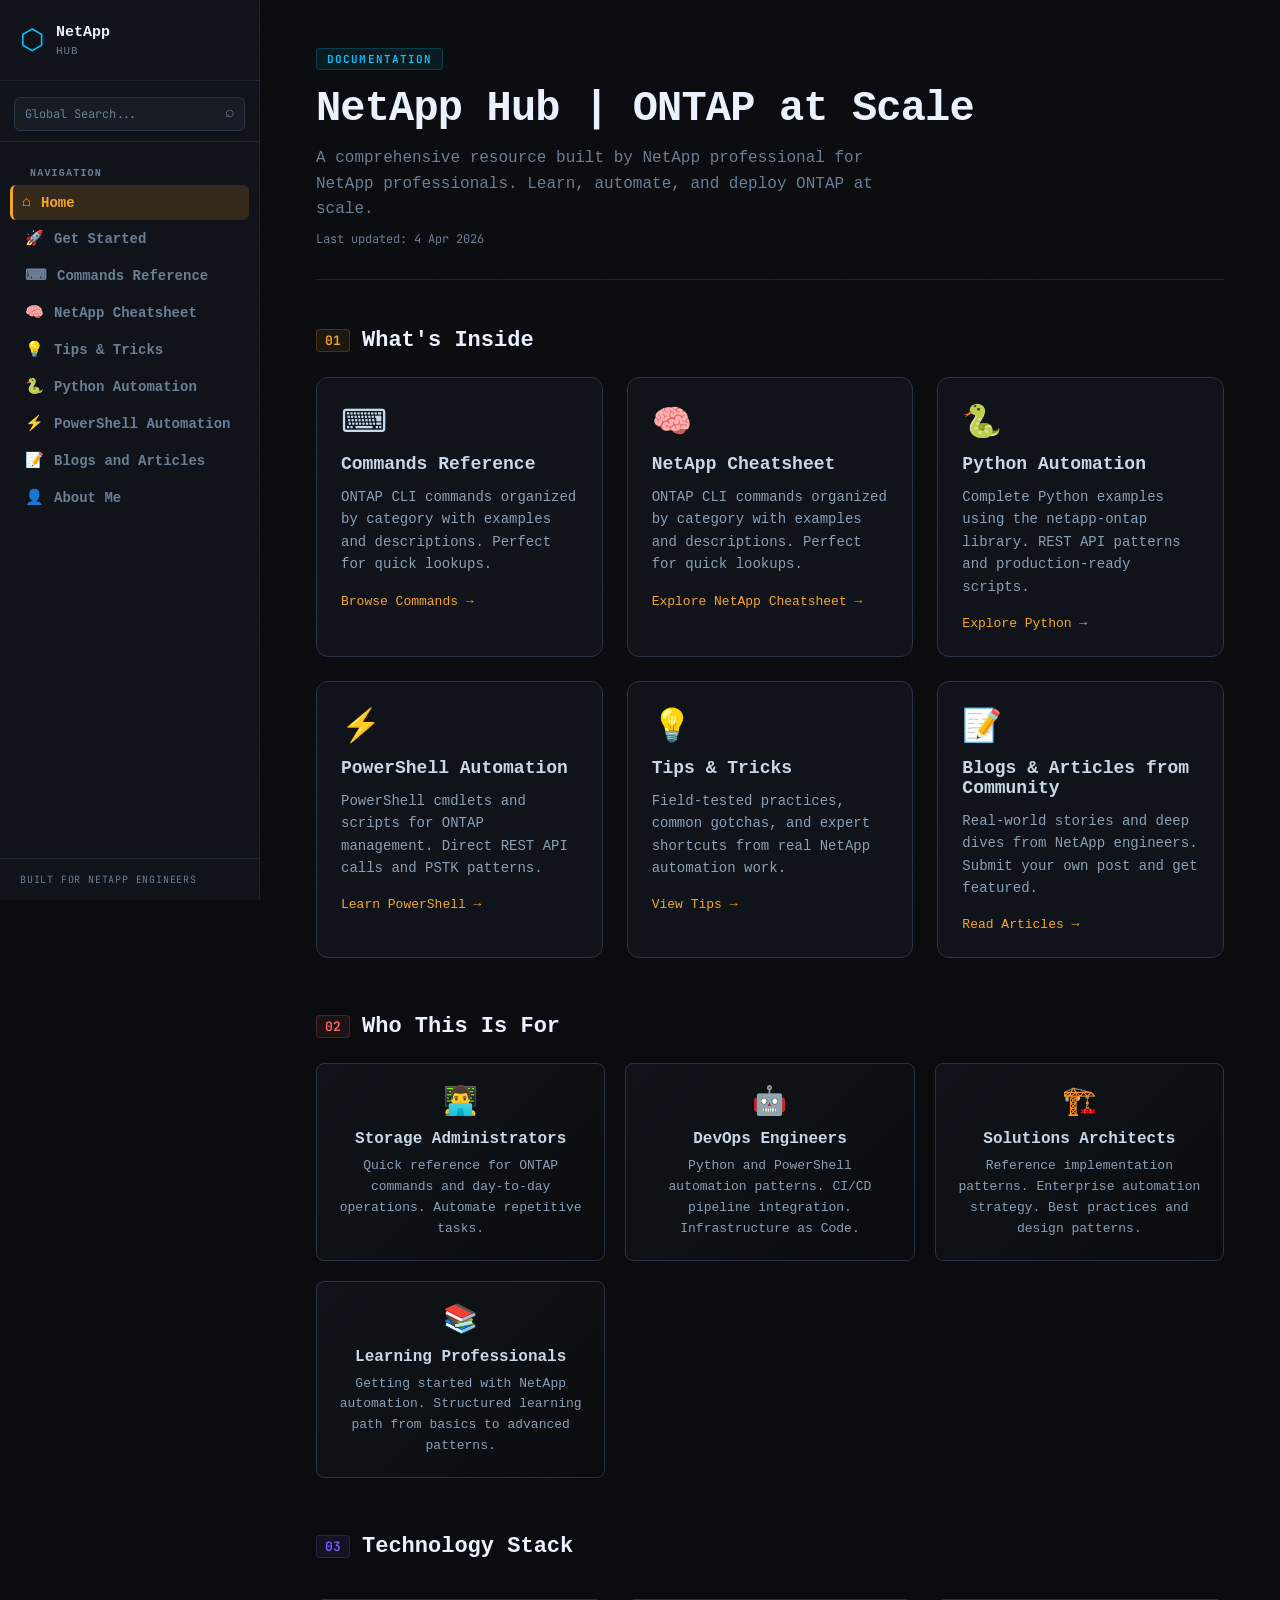
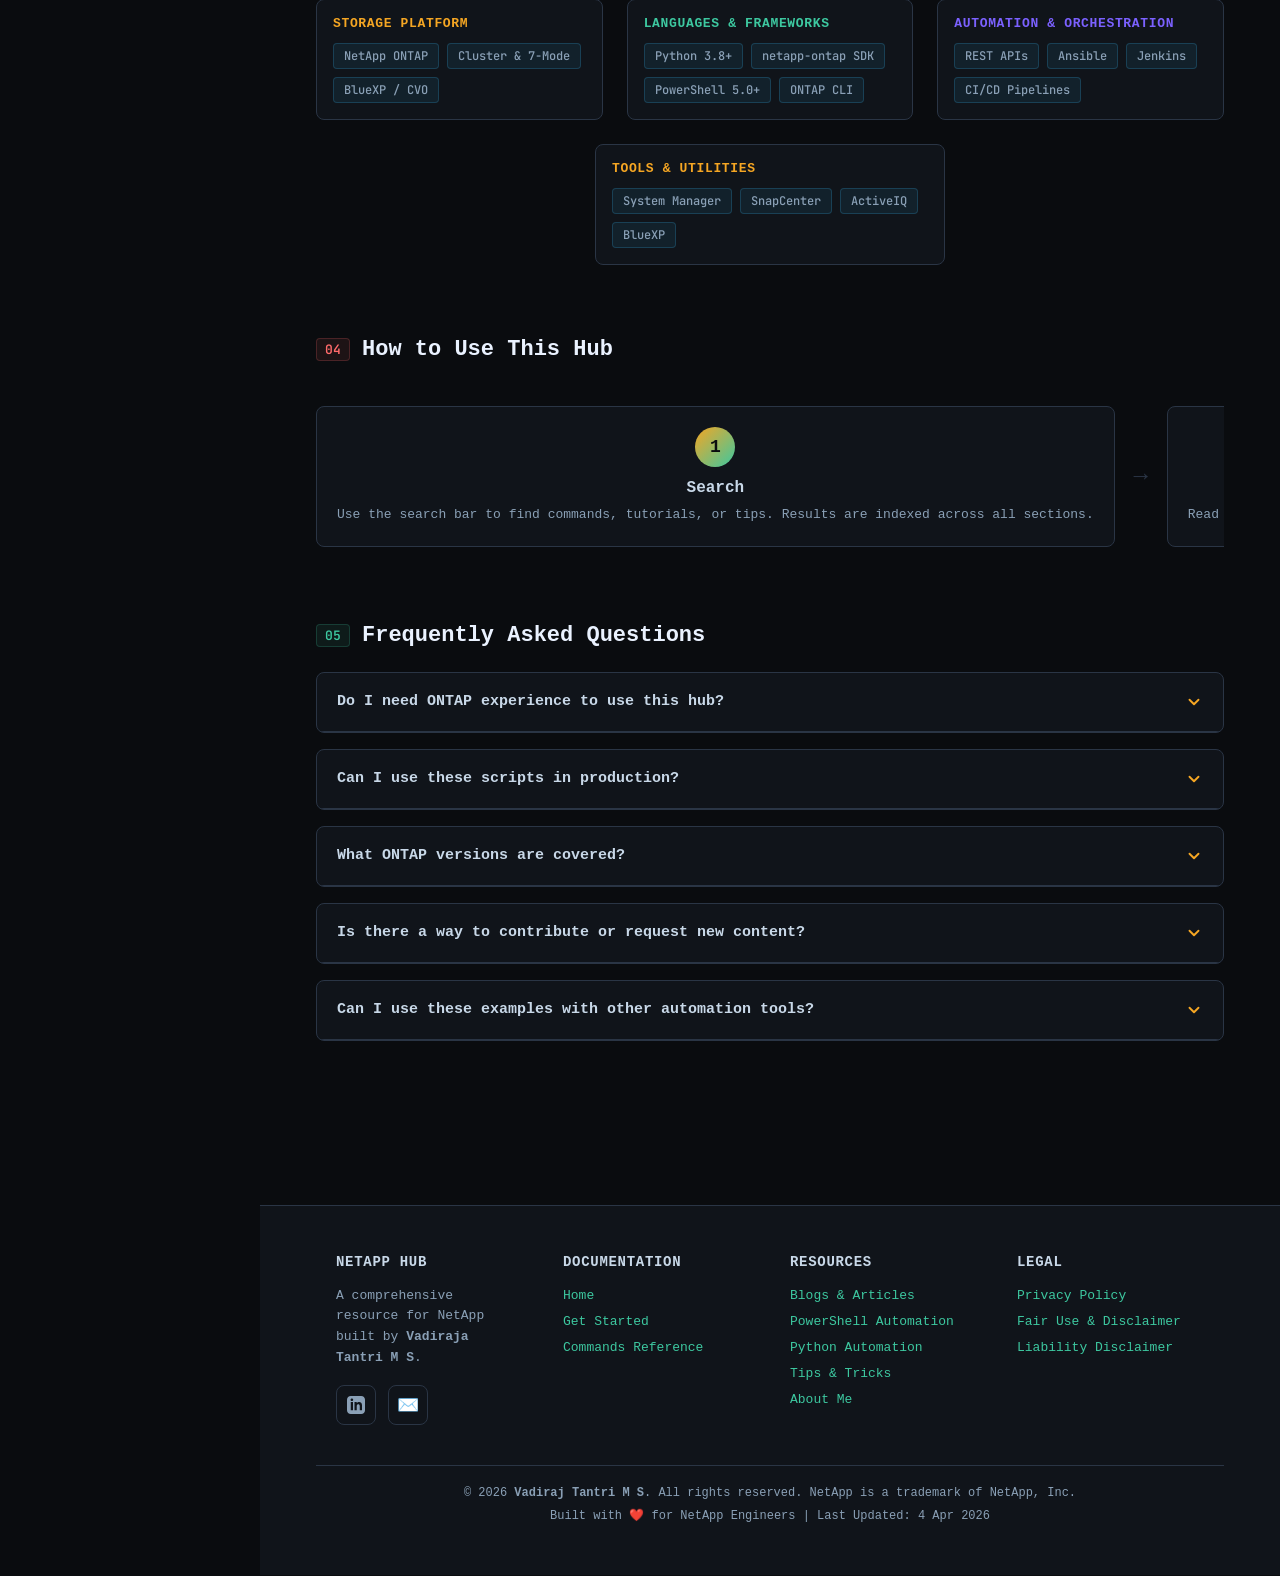
==== commit d66cf350: "deploy: 68260c9bfcc454ac4b02141c075d8cace71b0e9d" ====
--- a/index.html
+++ b/index.html
@@ -1 +1 @@
-<!doctype html><html lang="en"><head><meta charset="utf-8"/><link rel="icon" href="/favicon.ico"/><link rel="apple-touch-icon" href="/favicon.ico"/><meta name="viewport" content="width=device-width,initial-scale=1"/><meta name="theme-color" content="#0a0e1a"/><link rel="stylesheet" href="/assets/css/style.css"/><link href="https://fonts.googleapis.com/css2?family=JetBrains+Mono:wght@400;600;700&family=Syne:wght@400;600;700;800&display=swap" rel="stylesheet"/><link rel="manifest" href="/manifest.json"/><title>NetApp Hub</title><script defer="defer" src="/static/js/main.19b9dcd9.js"></script><link href="/static/css/main.0120ccef.css" rel="stylesheet"></head><body><noscript>You need to enable JavaScript to run this app.</noscript><div id="root"></div></body></html>+<!doctype html><html lang="en"><head><meta charset="utf-8"/><link rel="icon" href="/favicon.ico"/><link rel="apple-touch-icon" href="/favicon.ico"/><meta name="viewport" content="width=device-width,initial-scale=1"/><meta name="theme-color" content="#0a0e1a"/><link rel="stylesheet" href="/assets/css/style.css"/><link href="https://fonts.googleapis.com/css2?family=JetBrains+Mono:wght@400;600;700&family=Syne:wght@400;600;700;800&display=swap" rel="stylesheet"/><link rel="manifest" href="/manifest.json"/><title>NetApp Hub</title><script defer="defer" src="/static/js/main.f0901654.js"></script><link href="/static/css/main.92fa5f3e.css" rel="stylesheet"></head><body><noscript>You need to enable JavaScript to run this app.</noscript><div id="root"></div></body></html>
--- a/static/css/main.92fa5f3e.css
+++ b/static/css/main.92fa5f3e.css
@@ -0,0 +1,2 @@
+*,:after,:before{box-sizing:border-box;margin:0;padding:0}:root{--bg:#0a0c0f;--bg2:#10141a;--bg3:#161b24;--border:#1e2730;--border2:#2a3545;--text:#c8d8e8;--text-dim:#6a7f96;--text-muted:#8aa0b6;--text-bright:#eaf2ff;--accent:#00c8ff;--accent2:#07c;--accent-py:#3dc8a0;--accent-ps:#7b61ff;--accent-cmd:#f5a623;--accent-tips:#ff6b6b;--sidebar-w:260px;--font-mono:"JetBrains Mono",monospace;--font-ui:"Ubuntu Mono",monospace}html{scroll-behavior:smooth}body{background:#0a0c0f;background:var(--bg);color:#c8d8e8;color:var(--text);display:flex;font-family:Ubuntu Mono,monospace;font-family:var(--font-ui);min-height:100vh;overflow-x:hidden}.noise{background-image:url("data:image/svg+xml;charset=utf-8,%3Csvg viewBox='0 0 256 256' xmlns='http://www.w3.org/2000/svg'%3E%3Cfilter id='a'%3E%3CfeTurbulence type='fractalNoise' baseFrequency='.9' numOctaves='4' stitchTiles='stitch'/%3E%3C/filter%3E%3Crect width='100%25' height='100%25' filter='url(%23a)' opacity='.04'/%3E%3C/svg%3E");inset:0;opacity:.4;pointer-events:none;position:fixed;z-index:0}.sidebar{background:#10141a;background:var(--bg2);border-right:1px solid #1e2730;border-right:1px solid var(--border);display:flex;flex-direction:column;height:100vh;left:0;overflow-y:auto;position:fixed;top:0;transition:transform .3s ease;width:260px;width:var(--sidebar-w);z-index:100}.sidebar-logo{align-items:center;border-bottom:1px solid #1e2730;border-bottom:1px solid var(--border);display:flex;gap:10px;padding:24px 20px 20px}.logo-icon{color:#00c8ff;color:var(--accent);font-size:28px;line-height:1}.logo-text{color:#eaf2ff;color:var(--text-bright);font-family:Ubuntu Mono,monospace;font-family:var(--font-ui);font-size:15px;font-weight:800;line-height:1.2}.logo-sub{color:#6a7f96;color:var(--text-dim);font-size:11px;font-weight:400;letter-spacing:.08em;text-transform:uppercase}.sidebar-search{border-bottom:1px solid #1e2730;border-bottom:1px solid var(--border);padding:16px 14px 10px;position:relative}.sidebar-search input{background:#161b24;background:var(--bg3);border:1px solid #2a3545;border:1px solid var(--border2);border-radius:6px;color:#c8d8e8;color:var(--text);font-family:JetBrains Mono,monospace;font-family:var(--font-mono);font-size:12px;outline:none;padding:8px 32px 8px 10px;transition:border-color .2s;width:100%}.sidebar-search input:focus{border-color:#00c8ff;border-color:var(--accent)}.search-icon,.sidebar-search input::placeholder{color:#6a7f96;color:var(--text-dim)}.search-icon{font-size:16px;pointer-events:none;position:absolute;right:24px;top:50%;transform:translateY(-40%)}.search-results{background:#161b24;background:var(--bg3);border:1px solid #2a3545;border:1px solid var(--border2);border-radius:6px;display:none;left:14px;max-height:300px;overflow-y:auto;position:absolute;right:14px;top:calc(100% - 10px);z-index:200}.search-results.active{display:block}.search-result-item{border-bottom:1px solid #1e2730;border-bottom:1px solid var(--border);padding:10px 14px;transition:background .15s}.search-result-item:hover{background:#10141a;background:var(--bg2)}.search-result-title{color:#eaf2ff;color:var(--text-bright);font-size:13px}.search-result-page{color:#00c8ff;color:var(--accent);font-family:JetBrains Mono,monospace;font-family:var(--font-mono);margin-top:2px}.search-result-snippet{color:#6a7f96;color:var(--text-dim);font-size:11px;margin-top:3px}.nav-section-label{color:#6a7f96;color:var(--text-dim);font-size:10px;font-weight:700;letter-spacing:.12em;list-style:none;padding:18px 20px 6px;text-transform:uppercase}.nav-links{flex:1 1;list-style:none;padding:8px 10px}.nav-links li a{align-items:center;border-left:3px solid #0000;border-radius:6px;color:#6a7f96;color:var(--text-dim);display:flex;font-size:14px;font-weight:600;gap:10px;padding:9px 12px;text-decoration:none;transition:background .2s,color .2s}.nav-links li.active a{background-color:#f5a62326;border-left:3px solid #f5a623;color:#f5a623;font-weight:600;padding-left:9px}.nav-links li a:hover{background-color:#f5a62314;color:#f5a623}.nav-icon{font-size:15px}.sidebar-footer{border-top:1px solid #1e2730;border-top:1px solid var(--border);color:#6a7f96;color:var(--text-dim);font-family:JetBrains Mono,monospace;font-family:var(--font-mono);font-size:10px;letter-spacing:.08em;padding:14px 20px;text-transform:uppercase}.sidebar-toggle{background:#10141a;background:var(--bg2);border:1px solid #2a3545;border:1px solid var(--border2);border-radius:6px;color:#c8d8e8;color:var(--text);cursor:pointer;display:none;font-size:18px;height:38px;left:auto;position:fixed;right:14px;top:14px;width:38px;z-index:200}.main-content{flex:1 1;margin-left:260px;margin-left:var(--sidebar-w);max-width:100%;padding:48px 56px;position:relative;width:100%;z-index:1}.page-header{border-bottom:1px solid #1e2730;border-bottom:1px solid var(--border);margin-bottom:48px;padding-bottom:32px}.header-badge{background:#00c8ff14;border:1px solid #00c8ff33;border-radius:4px;color:#00c8ff;color:var(--accent);display:inline-block;font-family:JetBrains Mono,monospace;font-family:var(--font-mono);font-size:11px;font-weight:600;letter-spacing:.1em;margin-bottom:16px;padding:3px 10px;text-transform:uppercase}.page-title{color:#eaf2ff;color:var(--text-bright);font-family:Ubuntu Mono,monospace;font-family:var(--font-ui);font-size:42px;font-weight:800;letter-spacing:-.02em;line-height:1.1;margin-bottom:14px}.page-subtitle{color:#6a7f96;color:var(--text-dim);font-size:16px;line-height:1.6;max-width:580px}.cards-grid{grid-gap:16px;display:grid;gap:16px;grid-template-columns:repeat(2,1fr);margin-bottom:56px}.card{background:#10141a;background:var(--bg2);border:1px solid #1e2730;border:1px solid var(--border);border-radius:10px;display:block;overflow:hidden;padding:24px;position:relative;text-decoration:none;transition:border-color .2s,transform .2s,background .2s}.card:before{border-radius:10px;content:"";inset:0;opacity:0;position:absolute;transition:opacity .3s}.card--python:before{background:radial-gradient(ellipse at top left,#3dc8a014,#0000 70%)}.card--ps:before{background:radial-gradient(ellipse at top left,#7b61ff14,#0000 70%)}.card--cmd:before{background:radial-gradient(ellipse at top left,#f5a62314,#0000 70%)}.card--tips:before{background:radial-gradient(ellipse at top left,#ff6b6b14,#0000 70%)}.card:hover{transform:translateY(-2px)}.card:hover:before{opacity:1}.card--python:hover{border-color:#3dc8a0;border-color:var(--accent-py)}.card--ps:hover{border-color:#7b61ff;border-color:var(--accent-ps)}.card--cmd:hover{border-color:#f5a623;border-color:var(--accent-cmd)}.card--tips:hover{border-color:#ff6b6b;border-color:var(--accent-tips)}.card-icon{font-size:26px;margin-bottom:12px}.card h3{color:#eaf2ff;color:var(--text-bright);font-size:17px;font-weight:700;margin-bottom:8px}.card p{font-size:13px;line-height:1.6;margin-bottom:14px}.card p,.card-tag{color:#6a7f96;color:var(--text-dim)}.card-tag{font-family:JetBrains Mono,monospace;font-family:var(--font-mono);font-size:10px;letter-spacing:.05em}.card--python .card-tag{color:#3dc8a0;color:var(--accent-py)}.card--ps .card-tag{color:#7b61ff;color:var(--accent-ps)}.card--cmd .card-tag{color:#f5a623;color:var(--accent-cmd)}.card--tips .card-tag{color:#ff6b6b;color:var(--accent-tips)}.content-section{margin-bottom:56px}.section-title{align-items:center;color:#eaf2ff;color:var(--text-bright);display:flex;font-size:22px;font-weight:700;gap:12px;margin-bottom:20px}.section-num{background:#00c8ff14;border:1px solid #00c8ff33;border-radius:4px;color:#00c8ff;color:var(--accent);font-family:JetBrains Mono,monospace;font-family:var(--font-mono);font-size:13px;font-weight:600;padding:2px 8px}.prose p{color:#6a7f96;color:var(--text-dim);font-size:14px;line-height:1.75;margin-bottom:12px}.info-grid{grid-gap:12px;display:grid;gap:12px;grid-template-columns:repeat(4,1fr);margin-top:24px}.info-block{background:#161b24;background:var(--bg3);border:1px solid #1e2730;border:1px solid var(--border);border-radius:8px;padding:16px;text-align:center}.info-label{color:#6a7f96;color:var(--text-dim);font-size:10px;letter-spacing:.1em;margin-bottom:6px;text-transform:uppercase}.info-label,.info-value{font-family:JetBrains Mono,monospace;font-family:var(--font-mono)}.info-value{color:#00c8ff;color:var(--accent);font-size:15px;font-weight:700}.stack-list{display:flex;flex-direction:column;gap:4px}.stack-item{align-items:center;background:#10141a;background:var(--bg2);border:1px solid #1e2730;border:1px solid var(--border);border-radius:8px;display:flex;gap:14px;padding:12px 16px;transition:border-color .2s}.stack-item:hover{border-color:#2a3545;border-color:var(--border2)}.stack-dot{border-radius:50%;flex-shrink:0;height:8px;width:8px}.dot-py{background:#3dc8a0;background:var(--accent-py);box-shadow:0 0 8px #3dc8a0;box-shadow:0 0 8px var(--accent-py)}.dot-ps{background:#7b61ff;background:var(--accent-ps);box-shadow:0 0 8px #7b61ff;box-shadow:0 0 8px var(--accent-ps)}.stack-name{color:#eaf2ff;color:var(--text-bright);font-family:JetBrains Mono,monospace;font-family:var(--font-mono);font-size:13px;font-weight:600;min-width:200px}.stack-desc{color:#6a7f96;color:var(--text-dim);font-size:13px}.code-block{background:#0d1117;border:1px solid #1e2730;border:1px solid var(--border);border-radius:8px;margin:20px 0;overflow:hidden}.code-header{align-items:center;background:#161b24;background:var(--bg3);border-bottom:1px solid #1e2730;border-bottom:1px solid var(--border);display:flex;justify-content:space-between;padding:10px 16px}.code-lang{color:#00c8ff;color:var(--accent);font-weight:700;letter-spacing:.08em;text-transform:uppercase}.code-lang,.copy-btn{font-family:JetBrains Mono,monospace;font-family:var(--font-mono);font-size:11px}.copy-btn{border:1px solid #2a3545;border:1px solid var(--border2);color:#6a7f96;color:var(--text-dim);padding:3px 10px;transition:color .2s,border-color .2s}.copy-btn:hover{border-color:#00c8ff;border-color:var(--accent);color:#00c8ff;color:var(--accent)}.copy-btn.copied{border-color:#3dc8a0;border-color:var(--accent-py);color:#3dc8a0;color:var(--accent-py)}pre{margin:0;overflow-x:auto;padding:20px}code{color:#c8d8e8;color:var(--text);font-family:JetBrains Mono,monospace;font-family:var(--font-mono);font-size:13px;line-height:1.7}.kw{color:#ff79c6}.str{color:#f1fa8c}.cmt{color:#6272a4;font-style:italic}.fn{color:#50fa7b}.num{color:#bd93f9}.var{color:#8be9fd}.cls{color:#ffb86c}.op{color:#ff79c6}.cmd-table-wrapper{background:#10141a;background:var(--bg2);border:1px solid #1e2730;border:1px solid var(--border);border-radius:10px;margin:20px 0;overflow:hidden}.cmd-filter-bar{border-bottom:1px solid #1e2730;border-bottom:1px solid var(--border);gap:10px;padding:14px 16px}.cmd-filter-bar input,.cmd-filter-bar select{background:#161b24;background:var(--bg3);border:1px solid #2a3545;border:1px solid var(--border2);font-size:12px;outline:none;padding:8px 12px}.cmd-filter-bar select{border-radius:6px;color:#c8d8e8;color:var(--text);font-family:JetBrains Mono,monospace;font-family:var(--font-mono);min-width:200px;transition:border-color .2s}.cmd-filter-bar select:focus{border-color:#f5a623;border-color:var(--accent-cmd)}.cmd-filter-bar input:focus{border-color:#00c8ff;border-color:var(--accent)}.filter-btn{background:#161b24;background:var(--bg3);border:1px solid #2a3545;border:1px solid var(--border2);font-family:JetBrains Mono,monospace;font-family:var(--font-mono);font-size:11px;padding:8px 14px}.filter-btn.active,.filter-btn:hover{background:#00c8ff0f;border-color:#00c8ff;border-color:var(--accent);color:#00c8ff;color:var(--accent)}th{background:#161b24;background:var(--bg3);color:#6a7f96;color:var(--text-dim);font-family:JetBrains Mono,monospace;font-family:var(--font-mono);font-size:10px;letter-spacing:.1em;padding:10px 16px;text-align:left;text-transform:uppercase}td,th{border-bottom:1px solid #1e2730;border-bottom:1px solid var(--border)}td{font-size:13px;padding:11px 16px;vertical-align:top}tr:last-child td{border-bottom:none}tr:hover td{background:#ffffff05}td:first-child{color:#00c8ff;color:var(--accent);font-family:JetBrains Mono,monospace;font-family:var(--font-mono);font-size:12px;white-space:nowrap}td:nth-child(2){color:#6a7f96;color:var(--text-dim)}td:nth-child(3){color:#c8d8e8;color:var(--text);font-size:11px}.tag,td:nth-child(3){font-family:JetBrains Mono,monospace;font-family:var(--font-mono)}.tag{border-radius:4px;display:inline-block;font-size:10px;font-weight:700;letter-spacing:.05em;padding:2px 8px}.tag-vol{background:#00c8ff1f;color:#00c8ff;color:var(--accent)}.tag-snap{background:#3dc8a01f;color:#3dc8a0;color:var(--accent-py)}.tag-net{background:#7b61ff1f;color:#7b61ff;color:var(--accent-ps)}.tag-svm{background:#f5a6231f;color:#f5a623;color:var(--accent-cmd)}.tag-diag{background:#ff6b6b1f;color:#ff6b6b;color:var(--accent-tips)}.tips-grid{grid-gap:14px;display:grid;gap:14px;grid-template-columns:1fr}.tip-card{background:#10141a;background:var(--bg2);border:1px solid #1e2730;border-left:3px solid #00c8ff;border:1px solid var(--border);border-left:3px solid var(--accent);border-radius:8px;padding:18px 20px;transition:border-color .2s}.tip-card.tip-warn{border-left-color:#f5a623;border-left-color:var(--accent-cmd)}.tip-card.tip-good{border-left-color:#3dc8a0;border-left-color:var(--accent-py)}.tip-card.tip-danger{border-left-color:#ff6b6b;border-left-color:var(--accent-tips)}.tip-card.tip-info{border-left-color:#00c8ff;border-left-color:var(--accent)}.tip-card.tip-ps{border-left-color:#7b61ff;border-left-color:var(--accent-ps)}.tip-label{font-family:JetBrains Mono,monospace;font-family:var(--font-mono);font-size:10px;font-weight:700;letter-spacing:.1em;margin-bottom:6px;text-transform:uppercase}.tip-warn .tip-label{color:#f5a623;color:var(--accent-cmd)}.tip-good .tip-label{color:#3dc8a0;color:var(--accent-py)}.tip-danger .tip-label{color:#ff6b6b;color:var(--accent-tips)}.tip-info .tip-label{color:#00c8ff;color:var(--accent)}.tip-ps .tip-label{color:#7b61ff;color:var(--accent-ps)}.tip-title{color:#eaf2ff;color:var(--text-bright);font-size:15px;font-weight:700;margin-bottom:6px}.tip-body{color:#6a7f96;color:var(--text-dim);font-size:13px;line-height:1.65}.tip-body code{background:#161b24;background:var(--bg3);border:1px solid #1e2730;border:1px solid var(--border);border-radius:4px;font-size:12px;padding:1px 6px}.tip-body code,mark{color:#00c8ff;color:var(--accent)}mark{background:#00c8ff33;border-radius:2px;padding:0 2px}@media (max-width:768px){.sidebar{transform:translateX(-100%)}.sidebar.open{transform:translateX(0)}.sidebar-toggle{align-items:center;display:flex;justify-content:center}.main-content{margin-left:0;padding:56px 20px 24px}.cards-grid{grid-template-columns:1fr}.info-grid{grid-template-columns:repeat(2,1fr)}.page-title{font-size:28px}}#commandsCategoryFilters{display:flex;flex-wrap:wrap;gap:10px}.cmd-table-wrapper{overflow-x:auto;width:100%}.cmd-filter-bar{align-items:center;display:flex;flex-wrap:wrap;gap:12px;margin-bottom:20px}.cmd-filter-bar input{background:#10141a;background:var(--bg2);border:1px solid #1e2730;border:1px solid var(--border);border-radius:6px;color:#c8d8e8;color:var(--text);flex:1 1;font-family:JetBrains Mono,monospace;font-family:var(--font-mono);font-size:13px;min-width:200px;padding:10px 12px;transition:border-color .2s}.cmd-filter-bar input:focus{border-color:#f5a623;border-color:var(--accent-cmd);box-shadow:0 0 0 3px #f5a6231a;outline:none}.result-count{background:#10141a;background:var(--bg2);display:inline-block;font-size:12px;font-weight:600;padding:8px 12px}.filter-btn,.result-count{border:1px solid #1e2730;border:1px solid var(--border);border-radius:6px;color:#6a7f96;color:var(--text-dim);white-space:nowrap}.filter-btn{background:#0000;cursor:pointer;font-size:13px;font-weight:500;padding:8px 16px;transition:all .2s}.filter-btn:hover{color:#f5a623;color:var(--accent-cmd)}.filter-btn.active,.filter-btn:hover{border-color:#f5a623;border-color:var(--accent-cmd)}.filter-btn.active{background:#f5a623;background:var(--accent-cmd);color:#0a0c0f;color:var(--bg)}.cmd-cell,.example-cell{align-items:center;display:flex;gap:8px;justify-content:space-between}.cmd-cell code,.example-cell code{background:#10141a;background:var(--bg2);border-radius:4px;flex:1 1;font-size:12px;overflow:hidden;padding:4px 8px;text-overflow:ellipsis;white-space:nowrap}.copy-btn{background:none;border:none;border-radius:4px;cursor:pointer;flex-shrink:0;font-size:14px;opacity:.6;padding:4px 8px;transition:all .2s}.copy-btn:hover{background:#10141a;background:var(--bg2);opacity:1;transform:scale(1.1)}.favorite-btn{align-items:center;background:none;border:none;cursor:pointer;display:flex;font-size:16px;height:24px;justify-content:center;opacity:.5;padding:0;transition:opacity .2s,transform .2s;width:24px}.favorite-btn:hover{opacity:1;transform:scale(1.2)}table{border-collapse:collapse;margin-top:20px;width:100%}table thead tr{background:#10141a;background:var(--bg2);border-bottom:2px solid #1e2730;border-bottom:2px solid var(--border)}table th{color:#6a7f96;color:var(--text-dim);font-size:12px;font-weight:600;letter-spacing:.5px;padding:12px;text-align:left;text-transform:uppercase}table td{border-bottom:1px solid #1e2730;border-bottom:1px solid var(--border);font-size:13px;padding:12px}table tbody tr:hover{background:#10141a;background:var(--bg2);transition:background .2s}@keyframes slideIn{0%{opacity:0;transform:translateX(400px)}to{opacity:1;transform:translateX(0)}}@media (max-width:768px){.cmd-filter-bar{flex-direction:column}.cmd-filter-bar input{width:100%}.result-count{text-align:center;width:100%}.filter-btn{flex:1 1;min-width:100px}table{font-size:12px}table td{padding:8px}.cmd-cell code,.example-cell code{font-size:11px}.copy-btn,.favorite-btn{font-size:14px}}::-webkit-scrollbar{height:10px;width:10px}::-webkit-scrollbar-track{background:#0a0c0f;background:var(--bg)}::-webkit-scrollbar-thumb{background:#2a3545;background:var(--border2);border:2px solid #0a0c0f;border:2px solid var(--bg);border-radius:5px}*{scrollbar-color:#2a3545 #0a0c0f;scrollbar-color:var(--border2) var(--bg);scrollbar-width:thin}::-webkit-scrollbar-thumb:hover{background:#f5a623;background:var(--accent-cmd)}.category-badge{border-radius:4px;display:inline-block;font-size:12px;font-weight:600;letter-spacing:.05em;min-width:80px;padding:6px 12px;text-align:center;text-transform:uppercase}.tag-vol{background:#3b82f626;border:1px solid #3b82f6;color:#3b82f6}.tag-snap{background:#10b98126;border:1px solid #10b981;color:#10b981}.tag-net{background:#a855f726;border:1px solid #a855f7;color:#a855f7}.tag-svm{background:#f9731626;border:1px solid #f97316;color:#f97316}.tag-diag{background:#ec489926;border:1px solid #ec4899;color:#ec4899}.hero-search{margin-bottom:48px;padding:32px 0}.search-container{margin:0 auto;max-width:700px;position:relative}.hero-search-input{background:#10141a;background:var(--bg2);border:2px solid #2a3545;border:2px solid var(--border2);border-radius:12px;color:#c8d8e8;color:var(--text);font-family:JetBrains Mono,monospace;font-size:16px;padding:18px 24px 18px 48px;transition:all .2s ease;width:100%}.hero-search-input:focus{background:#0a0c0f;background:var(--bg);border-color:#f5a623;border-color:var(--accent-cmd);box-shadow:0 0 0 3px #d977061a;outline:none}.hero-search-input::placeholder{color:#8aa0b6;color:var(--text-muted)}.hero-search .search-icon{font-size:18px}.hero-search .search-results{display:none;max-height:400px;overflow-y:auto}.hero-search .search-results.active{display:block}.hero-search .search-result-item{border-bottom:1px solid #1e2730;border-bottom:1px solid var(--border);cursor:pointer;padding:12px 16px;transition:background .15s ease}.hero-search .search-result-item:hover{background:#0a0c0f;background:var(--bg)}.hero-search .search-result-title{color:#f5a623;color:var(--accent-cmd);font-size:14px;font-weight:600;margin-bottom:4px}.hero-search .search-result-page{color:#8aa0b6;color:var(--text-muted);font-size:12px}.highlight-section{animation:highlight-pulse 2s ease-in-out}.feature-grid{grid-gap:24px;display:grid;gap:24px;grid-template-columns:repeat(auto-fit,minmax(280px,1fr));margin-top:24px}.feature-card{background:#10141a;background:var(--bg2);border:1px solid #2a3545;border:1px solid var(--border2);border-radius:12px;padding:24px;transition:all .3s ease}.feature-card:hover{border-color:#f5a623;border-color:var(--accent-cmd);box-shadow:0 12px 24px #d977061a;transform:translateY(-4px)}.feature-icon{display:block;font-size:32px;margin-bottom:12px}.feature-card h3{color:#c8d8e8;color:var(--text);font-size:18px;font-weight:600;margin-bottom:12px}.feature-card p{color:#8aa0b6;color:var(--text-muted);font-size:14px;line-height:1.6;margin-bottom:16px}.feature-link{color:#f5a623;color:var(--accent-cmd);font-size:13px;font-weight:500;text-decoration:none;transition:color .2s}.feature-link:hover{color:#3dc8a0;color:var(--accent-py)}.audience-grid{grid-gap:20px;display:grid;gap:20px;grid-template-columns:repeat(auto-fit,minmax(220px,1fr));margin-top:24px}.audience-card{background:linear-gradient(135deg,#10141a,#0a0c0f);background:linear-gradient(135deg,var(--bg2),var(--bg));border:1px solid #2a3545;border:1px solid var(--border2);border-radius:8px;padding:20px;text-align:center;transition:all .3s ease}.audience-card:hover{border-color:#3dc8a0;border-color:var(--accent-py);transform:translateY(-2px)}.audience-icon{display:block;font-size:28px;margin-bottom:12px}.audience-card h4{color:#c8d8e8;color:var(--text);font-size:16px;font-weight:600;margin-bottom:8px}.audience-card p{color:#8aa0b6;color:var(--text-muted);font-size:13px;line-height:1.6}.tech-stack{grid-gap:24px;display:grid;grid-template-columns:repeat(auto-fit,minmax(280px,1fr))}.tech-category{padding:20px}.tech-category h4{font-size:14px;margin-bottom:16px}.tech-tag{background:#38bdf81a;border:1px solid #38bdf84d;color:#3dc8a0;color:var(--accent-py);font-weight:500;padding:6px 12px}.usage-flow{align-items:center;display:flex;flex-wrap:nowrap;gap:16px;justify-content:flex-start;margin-top:24px;overflow-x:auto;padding:20px 0}.flow-step{background:#10141a;background:var(--bg2);border:1px solid #2a3545;border:1px solid var(--border2);border-radius:8px;flex-shrink:0;min-width:220px;padding:20px;text-align:center}.flow-number{align-items:center;background:linear-gradient(135deg,#f5a623,#3dc8a0);background:linear-gradient(135deg,var(--accent-cmd),var(--accent-py));border-radius:50%;color:#0a0c0f;color:var(--bg);display:flex;font-size:18px;font-weight:700;height:40px;justify-content:center;margin:0 auto 12px;width:40px}.flow-step h4{font-size:16px;font-weight:600;margin-bottom:8px}.flow-step p{color:#8aa0b6;color:var(--text-muted);font-size:13px;line-height:1.6}.flow-arrow{align-self:center;color:#2a3545;color:var(--border2);flex-shrink:0;font-size:24px;min-width:20px;text-align:center}@media (max-width:768px){.usage-flow{flex-wrap:wrap}.flow-arrow{display:none}.flow-step{min-width:100%}}.faq-list{space-y:16px}.faq-item{background:#10141a;background:var(--bg2);border:1px solid #2a3545;border:1px solid var(--border2);border-radius:8px;margin-bottom:16px;overflow:hidden}.faq-question{align-items:flex-start;background:none;border:none;color:#c8d8e8;color:var(--text);cursor:pointer;font-size:15px;font-weight:600;gap:12px;padding:20px;text-align:left;transition:background .2s ease}.faq-question:hover{background:#38bdf80d}.faq-question i{color:#f5a623;color:var(--accent-cmd);flex-shrink:0;margin-top:2px;transition:transform .3s ease}.faq-answer{background:#38bdf805;border-top:1px solid #2a3545;border-top:1px solid var(--border2);max-height:0;overflow:hidden;transition:max-height .3s ease}.faq-answer p{color:#8aa0b6;color:var(--text-muted);font-size:14px;line-height:1.8;padding:20px}.faq-item.active .faq-question{background:#38bdf80d}.creator-card{background:linear-gradient(135deg,#10141a,#38bdf80d);background:linear-gradient(135deg,var(--bg2),#38bdf80d);border:1px solid #2a3545;border:1px solid var(--border2);border-radius:12px;margin-top:24px;padding:32px}.creator-content p{color:#8aa0b6;color:var(--text-muted);font-size:15px;line-height:1.8}.creator-stats{grid-gap:20px;display:grid;gap:20px;grid-template-columns:repeat(auto-fit,minmax(150px,1fr))}.stat{text-align:center}.stat-number{-webkit-text-fill-color:#0000;background:linear-gradient(135deg,#f5a623,#3dc8a0);background:linear-gradient(135deg,var(--accent-cmd),var(--accent-py));-webkit-background-clip:text;display:block;font-size:28px;font-weight:700;margin-bottom:4px}.stat-label{font-size:12px;font-weight:500}.expertise-grid{grid-gap:20px;display:grid;gap:20px;grid-template-columns:repeat(auto-fit,minmax(280px,1fr));margin-top:24px}.expertise-card{background:#10141a;background:var(--bg2);border:1px solid #2a3545;border:1px solid var(--border2);border-radius:8px;padding:24px;transition:all .3s ease}.expertise-card:hover{border-color:#f5a623;border-color:var(--accent-cmd);transform:translateY(-4px)}.expertise-icon{display:block;font-size:28px;margin-bottom:12px}.expertise-card h3{color:#c8d8e8;color:var(--text);font-size:16px;font-weight:600;margin-bottom:12px}.expertise-card p{color:#8aa0b6;color:var(--text-muted);font-size:14px;line-height:1.6}.tech-expertise{grid-gap:20px;display:grid;gap:20px;grid-template-columns:repeat(auto-fit,minmax(260px,1fr));margin-top:24px}.tech-expertise .tech-category{background:#10141a;background:var(--bg2);border:1px solid #2a3545;border:1px solid var(--border2);border-radius:8px;padding:20px}.philosophy-cards{grid-gap:20px;display:grid;gap:20px;grid-template-columns:repeat(auto-fit,minmax(240px,1fr));margin-top:24px}.philosophy-card{background:linear-gradient(135deg,#10141a,#38bdf80d);background:linear-gradient(135deg,var(--bg2),#38bdf80d);border:1px solid #2a3545;border-left:4px solid #f5a623;border:1px solid var(--border2);border-left:4px solid var(--accent-cmd);border-radius:8px;padding:20px}.philosophy-card:hover{border-left-color:#3dc8a0;border-left-color:var(--accent-py)}.philosophy-title{color:#c8d8e8;color:var(--text);font-size:16px;font-weight:600;margin-bottom:12px}.philosophy-card p{color:#8aa0b6;color:var(--text-muted);font-size:14px;line-height:1.6}.connect-card{background:linear-gradient(135deg,#10141a,#3dc8a00d);background:linear-gradient(135deg,var(--bg2),#3dc8a00d);border:1px solid #2a3545;border:1px solid var(--border2);border-radius:12px;margin-top:24px;padding:32px;text-align:center}.connect-links{display:flex;flex-wrap:wrap;gap:16px;justify-content:center}.connect-link{align-items:center;background:#0a0c0f;background:var(--bg);border:1px solid #2a3545;border:1px solid var(--border2);border-radius:8px;color:#c8d8e8;color:var(--text);display:flex;font-size:14px;font-weight:500;gap:8px;padding:12px 24px;text-decoration:none;transition:all .3s ease}.connect-link:hover{background:#10141a;background:var(--bg2);border-color:#f5a623;border-color:var(--accent-cmd);transform:translateY(-2px)}.connect-icon{font-size:18px}.footer-section h4{color:#c8d8e8;color:var(--text);font-size:14px;font-weight:600;letter-spacing:.05em;margin-bottom:16px;text-transform:uppercase}.footer-section p{color:#8aa0b6;color:var(--text-muted);font-size:13px;line-height:1.6;margin-bottom:12px}.footer-section ul{list-style:none;padding:0}.footer-section li{margin-bottom:8px}.footer-section a{color:#3dc8a0;color:var(--accent-py);font-size:13px;text-decoration:none;transition:color .2s}.footer-section a:hover{color:#f5a623;color:var(--accent-cmd)}.footer-social{display:flex;gap:12px;margin-top:16px}.footer-social a{align-items:center;border:1px solid #2a3545;border:1px solid var(--border2);border-radius:8px;color:#c8d8e8;color:var(--text);display:flex;height:40px;justify-content:center;text-decoration:none;transition:all .2s;width:40px}.footer-social a:hover{background:#3dc8a0;background:var(--accent-py);border-color:#3dc8a0;border-color:var(--accent-py);transform:translateY(-2px)}.footer-bottom{border-top:1px solid #2a3545;border-top:1px solid var(--border2);margin:0 auto;max-width:1200px;padding:20px;text-align:center}.footer-bottom p{color:#8aa0b6;color:var(--text-muted);font-size:12px;margin:0}.footer-bottom a{color:#3dc8a0;color:var(--accent-py);text-decoration:none}.footer-bottom a:hover{color:#f5a623;color:var(--accent-cmd)}.profile-section{margin-bottom:60px;margin-top:0!important}.profile-hero{align-items:center;background:linear-gradient(135deg,#10141a,#38bdf80d);background:linear-gradient(135deg,var(--bg2),#38bdf80d);border:1px solid #2a3545;border:1px solid var(--border2);border-radius:16px;display:flex;gap:60px;padding:60px}.profile-picture-container{background:#0000!important;border:none!important;box-shadow:none!important;flex-shrink:0;height:220px;margin-top:40px;overflow:visible!important;position:relative;width:220px}.profile-picture-container:before{background:#0a0c0f;background:var(--bg);border:1px solid #2a3545;border:1px solid var(--border2);border-radius:50%;bottom:0;box-shadow:0 20px 50px #3dc8a026,inset 0 -10px 20px #00000080;content:"";left:0;-webkit-mask-image:linear-gradient(180deg,#0000 30%,#000 55%);mask-image:linear-gradient(180deg,#0000 30%,#000 55%);position:absolute;right:0;top:0;z-index:0}.profile-picture{border-radius:0 0 110px 110px!important;bottom:0;height:auto;left:0;min-height:100%;position:absolute;transform-origin:bottom center;transition:transform .3s ease;width:100%;z-index:1}.profile-picture:hover{transform:scale(1.05)}.profile-info{flex:1 1}.profile-info h3{color:#c8d8e8;color:var(--text);font-size:32px;font-weight:700;margin:0 0 8px}.profile-title{color:#3dc8a0;color:var(--accent-py);font-size:18px;font-weight:600;margin:0 0 8px}.profile-bio{color:#8aa0b6;color:var(--text-muted);font-size:15px;line-height:1.6;margin:0 0 24px}.profile-badges{display:flex;flex-wrap:wrap;gap:12px}.profile-badge{background:#3dc8a01a;border:1px solid #3dc8a04d;border-radius:20px;color:#3dc8a0;color:var(--accent-py);font-family:JetBrains Mono,monospace;font-size:13px;font-weight:500;padding:8px 16px;transition:all .2s ease}.profile-badge:hover{background:#3dc8a033;border-color:#3dc8a080}@media (max-width:1024px){.profile-hero{gap:40px;padding:40px}.profile-picture-container{height:240px;width:240px}.profile-info h3{font-size:28px}}@media (max-width:768px){.profile-hero{flex-direction:column;gap:30px;padding:30px;text-align:center}.profile-picture-container{height:220px;width:220px}.profile-info h3{font-size:24px}.profile-title{font-size:16px}.profile-badges{justify-content:center}}.tech-stack{display:flex;flex-wrap:wrap;gap:24px;justify-content:center;margin-top:24px;padding:16px 0}.tech-category{background:#10141a;background:var(--bg2);border:1px solid #2a3545;border:1px solid var(--border2);border-radius:8px;flex:1 1 280px;max-width:350px;min-width:220px;padding:16px}.tech-category h4{color:#6a7f96;color:var(--text-dim);font-size:13px;font-weight:600;letter-spacing:.05em;margin:0 0 12px;text-transform:uppercase}.tech-items{display:flex;flex-wrap:wrap;gap:8px}.tech-tag{background:#38bdf814;border:1px solid #38bdf833;border-radius:4px;color:#8aa0b6;color:var(--text-muted);font-family:JetBrains Mono,monospace;font-size:12px;padding:4px 10px;transition:all .2s ease;white-space:nowrap}.tech-tag:hover{background:#38bdf826;border-color:#38bdf866;color:#3dc8a0;color:var(--accent-py)}@media (max-width:1024px){.tech-stack{gap:20px}.tech-category{flex-basis:calc(50% - 10px);flex-grow:1;flex-shrink:1}}@media (max-width:768px){.tech-stack{gap:16px;justify-content:stretch}.tech-category{flex:1 1 100%;max-width:100%}}.hero-section{background:linear-gradient(135deg,#10141a,#3dc8a00d);background:linear-gradient(135deg,var(--bg2),#3dc8a00d);border-bottom:1px solid #2a3545;border-bottom:1px solid var(--border2);margin:-20px -40px 60px;padding:80px 40px;text-align:center}.hero-content{margin:0 auto 60px;max-width:800px}.hero-badge{background:#3dc8a01a;border:1px solid #3dc8a04d;border-radius:20px;color:#3dc8a0;color:var(--accent-py);display:inline-block;font-size:12px;font-weight:600;letter-spacing:.05em;margin-bottom:20px;padding:8px 16px;text-transform:uppercase}.hero-title{color:#c8d8e8;color:var(--text);font-size:48px;font-weight:700;line-height:1.2;margin:0 0 16px}.hero-subtitle{color:#8aa0b6;color:var(--text-muted);font-size:18px;line-height:1.6;margin:0 0 40px}.hero-search{margin-bottom:40px;position:relative}.hero-search input{background:#0a0c0f;background:var(--bg);border:2px solid #2a3545;border:2px solid var(--border2);border-radius:8px;color:#c8d8e8;color:var(--text);font-family:JetBrains Mono,monospace;font-size:15px;padding:16px 20px 16px 48px;transition:all .2s ease;width:100%}.hero-search input:focus{border-color:#3dc8a0;border-color:var(--accent-py);box-shadow:0 0 0 3px #3dc8a01a;outline:none}.hero-search .search-icon{color:#8aa0b6;color:var(--text-muted);font-size:16px;left:16px;pointer-events:none;position:absolute;top:50%;transform:translateY(-50%)}.hero-search .search-results{background:#10141a;background:var(--bg2);border:1px solid #2a3545;border:1px solid var(--border2);border-radius:8px;left:0;max-height:0;opacity:0;overflow:hidden;position:absolute;right:0;top:calc(100% + 8px);transition:all .2s ease;z-index:100}.hero-search .search-results.active{max-height:400px;opacity:1;overflow-y:auto}.search-result-item{border-bottom:1px solid #2a3545;border-bottom:1px solid var(--border2);cursor:pointer;padding:12px 16px;transition:background .2s ease}.search-result-item:hover{background:#0a0c0f;background:var(--bg)}.search-result-item:last-child{border-bottom:none}.search-result-title{color:#3dc8a0;color:var(--accent-py);font-size:14px;font-weight:600;margin-bottom:4px}.search-result-page{color:#8aa0b6;color:var(--text-muted);font-size:11px;letter-spacing:.05em;margin-bottom:4px;text-transform:uppercase}.search-result-snippet{color:#8aa0b6;color:var(--text-muted);font-size:12px;line-height:1.4}.hero-cta{display:flex;gap:16px;justify-content:center;margin-top:40px}.btn{border-radius:6px;display:inline-block;font-size:15px;font-weight:600;padding:12px 28px;text-decoration:none;transition:all .2s ease}.btn-primary{background:#3dc8a0;background:var(--accent-py);border:2px solid #3dc8a0;border:2px solid var(--accent-py);color:#0a0c0f;color:var(--bg)}.btn-primary:hover{transform:translateY(-2px)}.btn-primary:hover,.btn-secondary{background:#0000;color:#3dc8a0;color:var(--accent-py)}.btn-secondary{border:2px solid #3dc8a0;border:2px solid var(--accent-py)}.btn-secondary:hover{background:#3dc8a0;background:var(--accent-py);color:#0a0c0f;color:var(--bg);transform:translateY(-2px)}.hero-stats{grid-gap:20px;display:grid;gap:20px;grid-template-columns:repeat(4,1fr)}.stat-item{background:#0a0c0f;background:var(--bg);border:1px solid #2a3545;border:1px solid var(--border2);border-radius:8px;padding:24px 16px;text-align:center}.stat-value{color:#3dc8a0;color:var(--accent-py);font-size:32px;font-weight:700;margin-bottom:8px}.stat-label{color:#8aa0b6;color:var(--text-muted);font-size:13px;letter-spacing:.05em;text-transform:uppercase}@media (max-width:1024px){.hero-section{margin:-20px -30px 40px;padding:60px 30px}.hero-title{font-size:40px}.hero-subtitle{font-size:16px}.hero-stats{gap:16px;grid-template-columns:repeat(2,1fr)}}@media (max-width:768px){.hero-section{margin:-20px -20px 30px;padding:40px 20px}.hero-title{font-size:32px}.hero-subtitle{font-size:14px}.hero-cta{flex-direction:column}.btn{width:100%}.hero-stats{grid-template-columns:repeat(2,1fr)}.stat-item{padding:16px 12px}.stat-value{font-size:24px}}.highlight-section{animation:highlight-pulse 1s ease-out}@keyframes highlight-pulse{0%{background:#3dc8a033}to{background:#0000}}@media (max-width:768px){.sidebar{box-shadow:5px 0 25px #00000080;transform:translateX(-100%);width:280px;z-index:1000}.sidebar.active{transform:translateX(0)}.main-content{margin-left:0;overflow-x:hidden;padding:90px 20px 40px;width:100vw}.sidebar-toggle{align-items:center;background:#10141a;background:var(--bg2);border:1px solid #2a3545;border:1px solid var(--border2);border-radius:6px;box-shadow:0 4px 10px #0000004d;color:#c8d8e8;color:var(--text);cursor:pointer;display:flex;font-size:20px;height:40px;justify-content:center;position:fixed;right:20px;top:15px;width:40px;z-index:1001}.page-title{font-size:32px}.page-subtitle{font-size:16px}.section-title{font-size:22px}.expertise-grid,.feature-grid,.philosophy-cards,.quick-links{gap:16px;grid-template-columns:1fr}.profile-hero{flex-direction:column;padding:24px 16px;text-align:center}.profile-picture-container{height:180px;margin:30px auto 0;width:180px}.profile-picture{border-radius:0 0 90px 90px!important}.profile-badges{flex-wrap:wrap;justify-content:center}.code-block{border-left:none;border-radius:0;border-right:none;margin:0 -20px}pre{font-size:13px;padding:16px}.command-table-wrapper{-webkit-overflow-scrolling:touch;margin:0 -20px;overflow-x:auto;padding:0 20px}.footer-content{align-items:center;flex-direction:column;gap:30px;text-align:center}.footer-links{justify-content:center;width:100%}.footer-bottom{gap:16px;text-align:center}.connect-links,.footer-bottom{flex-direction:column}.hero-search-input{font-size:14px;padding-left:40px}}.faq-list{margin-top:24px}body,html{overflow-x:hidden}.cmd-table-wrapper,.command-table-wrapper{-webkit-overflow-scrolling:touch;overflow-x:auto;width:100%}.cheat-links{display:flex;flex-wrap:wrap;gap:12px;margin:0 0 22px}.cheat-links a{background:#10141a;background:var(--bg2);border:1px solid #2a3545;border:1px solid var(--border2);border-radius:8px;color:#00c8ff;color:var(--accent);font-size:13px;padding:10px 14px;text-decoration:none;transition:all .2s ease}.cheat-links a:hover{background:#00c8ff0f;border-color:#00c8ff;border-color:var(--accent)}.cheat-grid{grid-gap:18px;display:grid;gap:18px;grid-template-columns:repeat(auto-fit,minmax(320px,1fr));margin-top:10px}.cheat-card{background:#10141a;background:var(--bg2);border:1px solid #1e2730;border:1px solid var(--border);border-radius:12px;padding:20px;transition:transform .2s ease,border-color .2s ease,box-shadow .2s ease}.cheat-card:hover{border-color:#f5a623;border-color:var(--accent-cmd);box-shadow:0 0 20px #f5a6231a;transform:translateY(-2px)}.cheat-card h3{align-items:center;border-bottom:1px solid #f5a6232e;color:#f5a623;color:var(--accent-cmd);display:flex;font-family:Syne,sans-serif;font-size:20px;gap:12px;justify-content:space-between;margin-bottom:14px;padding-bottom:10px}.card-count{border:1px solid #2a3545;border:1px solid var(--border2);border-radius:999px;color:#6a7f96;color:var(--text-dim);font-family:JetBrains Mono,monospace;font-family:var(--font-mono);font-size:11px;padding:4px 8px}.cmd-item{background:#ffffff08;border:1px solid #ffffff0f;border-radius:10px;margin-bottom:14px;padding:12px}.cmd-item:last-child{margin-bottom:0}.cmd-row{align-items:flex-start;display:flex;gap:10px}.cmd-code{background:#0006;border-radius:8px;color:#eaf2ff;color:var(--text-bright);flex:1 1;font-size:12px;line-height:1.6;margin-bottom:0;overflow-x:auto;padding:8px 10px}.cmd-code,.copy-command-btn{font-family:JetBrains Mono,monospace;font-family:var(--font-mono)}.copy-command-btn{background:#00c8ff14;border:1px solid #00c8ff40;border-radius:8px;color:#00c8ff;color:var(--accent);cursor:pointer;flex-shrink:0;font-size:11px;padding:7px 10px;transition:all .2s ease}.copy-command-btn:hover{background:#00c8ff29;border-color:#00c8ff;border-color:var(--accent);color:#eaf2ff;color:var(--text-bright)}.cmd-desc{color:#8aa0b6;color:var(--text-muted);display:block;font-size:12px;line-height:1.6;margin-top:8px}.cheat-filter,.cheat-search{background:#10141a;background:var(--bg2);border:1px solid #2a3545;border:1px solid var(--border2);border-radius:8px;color:#eaf2ff;color:var(--text-bright);font-family:JetBrains Mono,monospace;font-family:var(--font-mono);font-size:13px;outline:none;padding:10px 16px}.cheat-search::placeholder{color:#8aa0b6;color:var(--text-muted)}.cheat-filter:focus,.cheat-search:focus{border-color:#1e2730;border-color:var(--border);box-shadow:none}@media (max-width:768px){.sidebar{box-shadow:0 8px 24px #00000059;transform:translateX(-100%);width:260px;z-index:1000}.sidebar.active,.sidebar.open{transform:translateX(0)}.sidebar-logo{margin-left:0;padding:24px 20px 20px}.sidebar-toggle{align-items:center;border-radius:10px;display:flex;height:42px;justify-content:center;left:auto;position:fixed;right:14px;top:14px;width:42px;z-index:1001}.main-content{box-sizing:border-box;margin-left:0;max-width:100%;overflow-x:hidden;padding:80px 16px 32px;width:100%}.page-title{font-size:30px;line-height:1.15}.page-subtitle{font-size:15px;line-height:1.6}}.cheat-intro{margin-bottom:34px;margin-top:24px}.cheat-toolbar{margin-bottom:36px;margin-top:12px}.cheat-filter-wrap{display:inline-block;position:relative}.cheat-filter{appearance:none;-webkit-appearance:none;-moz-appearance:none;background:#10141a;background:var(--bg2);border:1px solid #f5a623;border:1px solid var(--accent-cmd);border-radius:10px;color:#eaf2ff;color:var(--text-bright);font-family:JetBrains Mono,monospace;font-family:var(--font-mono);font-size:13px;outline:none;padding:12px 40px 12px 14px}.cheat-filter-wrap:after{color:#eaf2ff;color:var(--text-bright);content:"▾";font-size:14px;pointer-events:none;position:absolute;right:14px;top:50%;transform:translateY(-50%)}.cheat-filter option{background:#10141a;background:var(--bg2);color:#eaf2ff;color:var(--text-bright)}.post-back-btn{align-items:center;color:#6a7f96;color:var(--text-dim);display:inline-flex;font-family:JetBrains Mono,monospace;font-family:var(--font-mono);font-size:13px;gap:6px;text-decoration:none;transition:color .2s}.post-back-btn:hover{color:#3dc8a0;color:var(--accent-py)}.post-header{border-bottom:1px solid #2a3545;border-bottom:1px solid var(--border2);margin-bottom:40px;padding-bottom:32px}.post-meta-top{display:flex;flex-wrap:wrap;gap:8px;margin-bottom:16px}.post-title{color:#eaf2ff;color:var(--text-bright);font-size:32px;font-weight:800;line-height:1.3;margin-bottom:16px}.post-meta{align-items:center;display:flex;flex-wrap:wrap;font-family:JetBrains Mono,monospace;font-family:var(--font-mono);font-size:13px;gap:8px}.post-meta,.post-read-time{color:#6a7f96;color:var(--text-dim)}.post-featured-image{border-radius:12px;margin:0 0 40px;max-height:400px;max-width:720px;overflow:hidden;width:100%}.post-featured-image img{display:block;height:auto;object-fit:contain;width:100%}.post-content{color:#c8d8e8;color:var(--text);font-size:15px;line-height:1.8;max-width:720px}.post-content p{margin-bottom:20px}.post-content h2{border-bottom:1px solid #2a3545;border-bottom:1px solid var(--border2);font-size:22px;margin:40px 0 16px;padding-bottom:8px}.post-content h2,.post-content h3{color:#eaf2ff;color:var(--text-bright);font-weight:700}.post-content h3{font-size:18px;margin:28px 0 12px}.post-content ol,.post-content ul{margin:0 0 20px 24px}.post-content li{line-height:1.7;margin-bottom:8px}.post-content code{background:#10141a;background:var(--bg2);border:1px solid #2a3545;border:1px solid var(--border2);border-radius:4px;color:#3dc8a0;color:var(--accent-py);font-family:JetBrains Mono,monospace;font-family:var(--font-mono);font-size:13px;padding:2px 6px}.post-content .code-block code{background:none;border:none;color:inherit;padding:0}.post-footer{border-top:1px solid #2a3545;border-top:1px solid var(--border2);margin-top:56px;padding-top:24px}@media (max-width:768px){.post-title{font-size:22px}.post-header{margin-bottom:28px;padding-bottom:24px}.post-content{font-size:14px}.post-content h2{font-size:18px;margin:28px 0 12px}.post-content h3{font-size:16px}.post-content pre{-webkit-overflow-scrolling:touch;font-size:12px;overflow-x:auto}.post-meta{font-size:12px;gap:6px}}.blog-filters{display:flex;flex-wrap:wrap;gap:10px;margin-bottom:16px;margin-top:8px}.blog-grid{display:flex;flex-direction:column;gap:0;margin-top:16px}.blog-card{align-items:flex-start;background:#0000;border:none;border-bottom:1px solid #2a3545;border-bottom:1px solid var(--border2);border-radius:0;box-shadow:none;display:flex;flex-direction:row;gap:20px;overflow:visible;padding:24px 0;position:relative;transition:background .2s ease}.blog-card:first-child{border-top:1px solid #2a3545;border-top:1px solid var(--border2)}.blog-card:hover{background:#3dc8a008;box-shadow:none;transform:none}.blog-image{background:linear-gradient(135deg,#3dc8a01f,#f5a62314);border-radius:8px;flex-shrink:0;height:80px;margin-left:auto;order:2;overflow:hidden;width:120px}.blog-image img{height:100%;object-fit:cover;width:100%}.blog-card-body{display:flex;flex:1 1;flex-direction:column;gap:6px;min-width:0;order:1}.blog-featured-badge{background:#3dc8a01f;border:1px solid #3dc8a04d;border-radius:4px;color:#3dc8a0;color:var(--accent-py);display:inline-flex;font-size:10px;font-weight:700;gap:5px;letter-spacing:.05em;padding:3px 9px;text-transform:uppercase;width:fit-content}.blog-featured-badge,.blog-meta{align-items:center;font-family:JetBrains Mono,monospace;font-family:var(--font-mono)}.blog-meta{color:#6a7f96;color:var(--text-dim);display:flex;flex-wrap:wrap;font-size:12px;gap:6px}.blog-author{color:#3dc8a0;color:var(--accent-py);font-weight:600}.blog-dot{color:#2a3545;color:var(--border2)}.blog-date{font-size:11px}.blog-title{color:#eaf2ff;color:var(--text-bright);font-size:16px;font-weight:700;line-height:1.4;margin:0;transition:color .2s}.blog-card:hover .blog-title{color:#3dc8a0;color:var(--accent-py)}.blog-excerpt{-webkit-line-clamp:2;-webkit-box-orient:vertical;color:#6a7f96;color:var(--text-dim);display:-webkit-box;font-size:13px;line-height:1.6;margin:0;overflow:hidden}.blog-tags{display:flex;flex-wrap:wrap;gap:6px}.blog-tag{background:#3dc8a014;border:1px solid #3dc8a033;border-radius:4px;color:#3dc8a0;color:var(--accent-py);display:inline-block;font-family:JetBrains Mono,monospace;font-family:var(--font-mono);font-size:10px;font-weight:500;padding:3px 9px;transition:all .2s}.blog-tag:hover{background:#3dc8a02e;border-color:#3dc8a0;border-color:var(--accent-py)}.blog-read-more{align-items:center;color:#3dc8a0;color:var(--accent-py);display:inline-flex;font-family:JetBrains Mono,monospace;font-family:var(--font-mono);font-size:12px;font-weight:600;gap:4px;text-decoration:none;transition:gap .2s;width:fit-content}.blog-read-more:hover{color:#f5a623;color:var(--accent-cmd);gap:8px}.blog-search-wrap{margin-bottom:12px;position:relative}.blog-search-wrap input{background:#10141a;background:var(--bg2);border:1px solid #2a3545;border:1px solid var(--border2);border-radius:8px;box-sizing:border-box;color:#c8d8e8;color:var(--text);font-family:JetBrains Mono,monospace;font-family:var(--font-mono);font-size:13px;outline:none;padding:10px 16px 10px 36px;transition:border-color .2s;width:100%}.blog-search-wrap input:focus{border-color:#3dc8a0;border-color:var(--accent-py)}.blog-search-wrap .search-icon{color:#6a7f96;color:var(--text-dim);font-size:14px;left:12px;pointer-events:none;position:absolute;top:50%;transform:translateY(-50%)}.blog-search-bar{align-items:center;background:#10141a;background:var(--bg2);border:1px solid #2a3545;border:1px solid var(--border2);border-radius:8px;display:flex;gap:10px;margin-bottom:12px;padding:0 14px;transition:border-color .2s}.blog-search-bar:focus-within{border-color:#3dc8a0;border-color:var(--accent-py)}.blog-search-icon{color:#6a7f96;color:var(--text-dim);flex-shrink:0;font-size:14px}.blog-search-bar input{background:none;border:none;color:#c8d8e8;color:var(--text);flex:1 1;font-family:JetBrains Mono,monospace;font-family:var(--font-mono);font-size:13px;outline:none;padding:10px 0}.blog-search-bar input::placeholder,.blog-search-clear{color:#6a7f96;color:var(--text-dim)}.blog-search-clear{background:none;border:none;cursor:pointer;flex-shrink:0;font-size:14px;padding:0}.blog-search-clear:hover{color:#c8d8e8;color:var(--text)}.submit-post-card{align-items:center;background:#10141a;background:var(--bg2);border:1px solid #2a3545;border:1px solid var(--border2);border-radius:12px;display:flex;gap:24px;justify-content:space-between;padding:24px 32px}.submit-post-icon{flex-shrink:0;font-size:48px;opacity:.6}.submit-post-content h3{color:#eaf2ff;color:var(--text-bright);font-size:18px;font-weight:700;margin-bottom:8px}.submit-post-content p{color:#6a7f96;color:var(--text-dim);font-size:14px;line-height:1.6;margin-bottom:16px}.pagination{align-items:center;display:flex;flex-wrap:wrap;gap:8px;justify-content:center;margin-top:32px}.page-btn{background:#10141a;background:var(--bg2);border:1px solid #2a3545;border:1px solid var(--border2);border-radius:6px;color:#6a7f96;color:var(--text-dim);cursor:pointer;font-family:JetBrains Mono,monospace;font-family:var(--font-mono);font-size:13px;padding:8px 14px;transition:all .2s}.page-btn:hover:not(:disabled){color:#3dc8a0;color:var(--accent-py)}.page-btn.active,.page-btn:hover:not(:disabled){border-color:#3dc8a0;border-color:var(--accent-py)}.page-btn.active{background:#3dc8a0;background:var(--accent-py);color:#0a0c0f;color:var(--bg);font-weight:700}.page-btn:disabled{cursor:not-allowed;opacity:.3}.modal{align-items:center;background:#000000b3;box-sizing:border-box;display:flex;inset:0;justify-content:center;padding:16px;position:fixed;z-index:1000}.modal-content{background:#10141a;background:var(--bg2);border:1px solid #2a3545;border:1px solid var(--border2);border-radius:16px;max-height:90vh;max-width:600px;overflow-y:auto;padding:32px;position:relative;width:100%}.modal-close{background:none;border:none;color:#6a7f96;color:var(--text-dim);cursor:pointer;font-size:18px;padding:4px 8px;position:absolute;right:16px;top:16px}.form-group{margin-bottom:18px}.form-group label{align-items:flex-start;box-sizing:border-box;display:flex;gap:10px;width:100%}.form-group label span{flex:1 1;min-width:0;word-break:break-word}.form-group input,.form-group select,.form-group textarea{background:#0a0c0f;background:var(--bg);border:1px solid #2a3545;border:1px solid var(--border2);border-radius:8px;color:#c8d8e8;color:var(--text);font-family:JetBrains Mono,monospace;font-family:var(--font-mono);font-size:13px;outline:none;padding:10px 14px;transition:border-color .2s}.form-group input:focus,.form-group select:focus,.form-group textarea:focus{border-color:#3dc8a0;border-color:var(--accent-py)}.form-group input[type=file]{background:#0a0c0f;background:var(--bg);border:1px solid #2a3545;border:1px solid var(--border2);border-radius:8px;box-sizing:border-box;color:#6a7f96;color:var(--text-dim);cursor:pointer;font-family:JetBrains Mono,monospace;font-family:var(--font-mono);font-size:13px;padding:10px 14px;width:100%}.form-group input[type=file]::file-selector-button{background:#10141a;background:var(--bg2);border:1px solid #2a3545;border:1px solid var(--border2);border-radius:6px;color:#c8d8e8;color:var(--text);cursor:pointer;font-family:JetBrains Mono,monospace;font-family:var(--font-mono);font-size:12px;margin-right:12px;padding:4px 12px;transition:border-color .2s}.form-group input[type=file]::file-selector-button:hover{border-color:#3dc8a0;border-color:var(--accent-py);color:#3dc8a0;color:var(--accent-py)}.form-actions{display:flex;gap:12px;justify-content:flex-end;margin-top:24px}@media (max-width:768px){.blog-card{flex-direction:column;gap:12px;padding:20px 0}.blog-image{border-radius:8px;height:160px;margin-left:0;order:-1;width:100%}.blog-card-body{gap:8px}.blog-title{font-size:15px}.submit-post-card{flex-direction:column;padding:20px;text-align:center}.modal-content{border-radius:12px;box-sizing:border-box;overflow-x:hidden;padding:20px}.form-actions{flex-direction:column}.form-actions .btn{text-align:center;width:100%}.blog-filters{gap:8px}}.prose h3{margin-top:28px}.prose h3,.prose ul{margin-bottom:8px}.engagement-section{border-top:1px solid #2a3545;border-top:1px solid var(--border2);margin-top:56px;padding-top:32px}.vote-bar{align-items:center;display:flex;gap:12px;margin-bottom:48px}.vote-btn,.vote-label{color:#6a7f96;color:var(--text-dim);font-family:JetBrains Mono,monospace;font-family:var(--font-mono);font-size:14px}.vote-btn{align-items:center;background:#10141a;background:var(--bg2);border:1px solid #2a3545;border:1px solid var(--border2);border-radius:8px;cursor:pointer;display:inline-flex;gap:6px;padding:8px 16px;transition:all .2s}.vote-btn.voted,.vote-btn:hover{border-color:#3dc8a0;border-color:var(--accent-py);color:#3dc8a0;color:var(--accent-py)}.vote-btn.voted{background:#3dc8a01a;font-weight:700}.comments-section{display:flex;flex-direction:column;gap:24px}.comments-title{color:#eaf2ff;color:var(--text-bright);font-size:20px;font-weight:700;margin:0}.comments-loading,.no-comments{color:#6a7f96;color:var(--text-dim);font-family:JetBrains Mono,monospace;font-family:var(--font-mono);font-size:13px;padding:16px 0}.comment-item{background:#10141a;background:var(--bg2);border:1px solid #2a3545;border:1px solid var(--border2);border-radius:10px;display:flex;flex-direction:column;gap:8px;padding:16px 20px;transition:border-color .2s}.comment-item:hover{border-color:#3dc8a04d}.comment-header{align-items:center;display:flex;gap:12px;justify-content:space-between}.comment-author{color:#3dc8a0;color:var(--accent-py);font-size:13px;font-weight:700}.comment-author,.comment-date{font-family:JetBrains Mono,monospace;font-family:var(--font-mono)}.comment-date{color:#6a7f96;color:var(--text-dim);font-size:11px}.comment-body{color:#c8d8e8;color:var(--text);font-size:14px;line-height:1.7;margin:0}.comment-form{background:#10141a;background:var(--bg2);border:1px solid #2a3545;border:1px solid var(--border2);border-radius:12px;display:flex;flex-direction:column;gap:14px;padding:24px}.comment-form-title{color:#eaf2ff;color:var(--text-bright);font-size:15px;font-weight:700;margin:0}.comment-form-row input,.comment-form-row textarea{background:#0a0c0f;background:var(--bg);border:1px solid #2a3545;border:1px solid var(--border2);border-radius:8px;box-sizing:border-box;color:#c8d8e8;color:var(--text);font-family:JetBrains Mono,monospace;font-family:var(--font-mono);font-size:13px;outline:none;padding:10px 14px;resize:vertical;transition:border-color .2s;width:100%}.comment-form-row input:focus,.comment-form-row textarea:focus{border-color:#3dc8a0;border-color:var(--accent-py)}.comment-form-row input::placeholder,.comment-form-row textarea::placeholder{color:#6a7f96;color:var(--text-dim)}.comment-form-footer{align-items:center;display:flex;flex-wrap:wrap;gap:12px;justify-content:space-between}.comment-moderation-note{color:#6a7f96;color:var(--text-dim);font-size:11px}.comment-moderation-note,.engagement-toast{font-family:JetBrains Mono,monospace;font-family:var(--font-mono)}.engagement-toast{animation:slideInToast .3s ease;background:#10141a;background:var(--bg2);border:1px solid #3dc8a0;border:1px solid var(--accent-py);border-radius:8px;bottom:24px;box-shadow:0 8px 24px #0000004d;color:#eaf2ff;color:var(--text-bright);font-size:13px;padding:12px 20px;position:fixed;right:24px;z-index:9999}@keyframes slideInToast{0%{opacity:0;transform:translateY(16px)}to{opacity:1;transform:translateY(0)}}@media (max-width:768px){.vote-bar{flex-wrap:wrap;gap:10px}.comment-form{padding:16px}.comment-form-footer{align-items:flex-start;flex-direction:column}.comment-form-footer .btn{text-align:center;width:100%}}.checkbox-label input[type=checkbox]{flex-shrink:0}.checkbox-label span{flex:1 1}.form-group,.form-group label,.form-group span{max-width:100%}.checkbox-label{align-items:flex-start;box-sizing:border-box;display:flex;gap:10px;width:100%}.checkbox-label input[type=checkbox]{flex:0 0 auto;margin-top:3px}.checkbox-label span{display:block;flex:1 1 auto;line-height:1.6;max-width:100%;min-width:0;overflow-wrap:anywhere;white-space:normal;word-break:break-word}.modal-content{max-width:92vw;overflow-x:hidden;width:min(720px,92vw)}.form-group{min-width:0;width:100%}.form-group input,.form-group select,.form-group textarea{box-sizing:border-box;width:100%}#submitFormModal .checkbox-label{grid-column-gap:10px!important;align-items:start!important;column-gap:10px!important;display:grid!important;grid-template-columns:18px 1fr!important;max-width:100%!important;width:100%!important}#submitFormModal .checkbox-label input[type=checkbox]{height:16px!important;margin:3px 0 0!important;width:16px!important}#submitFormModal .checkbox-label span{display:block!important;line-height:1.6!important;max-width:100%!important;min-width:0!important;overflow-wrap:break-word!important;white-space:normal!important;word-break:normal!important}#submitFormModal .form-group{max-width:100%!important;width:100%!important}#submitFormModal .modal-content{max-width:92vw!important;overflow-x:hidden!important;width:min(720px,92vw)!important}#submitFormModal{z-index:3000}#submitFormModal .modal-content{position:relative;z-index:3001}#submitFormModal .modal-close{position:absolute;right:14px;top:14px;z-index:3002}body.modal-open .sidebar-toggle{display:none!important}.last-updated{color:#6a7f96;color:var(--text-dim);font-family:JetBrains Mono,monospace;font-family:var(--font-mono);font-size:12px;margin-top:8px}.site-footer{background:#10141a;background:var(--bg2);border-top:1px solid #2a3545;border-top:1px solid var(--border2);box-sizing:border-box;margin-left:260px;margin-left:var(--sidebar-w);padding:48px 56px 32px;width:calc(100vw - 260px);width:calc(100vw - var(--sidebar-w))}.main-content{box-sizing:border-box;max-width:calc(100vw - 260px);max-width:calc(100vw - var(--sidebar-w));min-width:0;overflow-x:hidden}.feature-grid{grid-template-columns:repeat(3,1fr)}.cheat-grid{box-sizing:border-box;width:100%}.cheat-card{box-sizing:border-box;min-width:0;overflow:hidden}.cmd-code{display:block;overflow:hidden;text-overflow:ellipsis;white-space:nowrap}@media (max-width:1100px){.feature-grid{grid-template-columns:repeat(2,1fr)}}@media (max-width:768px){.site-footer{margin-left:0;width:100vw}.main-content{max-width:100vw}.cheat-grid,.feature-grid{grid-template-columns:1fr}}.faq-question{align-items:center;display:flex;justify-content:space-between;width:100%}.faq-arrow{color:#00c8ff;color:var(--accent);font-size:18px}.faq-question span:first-child{font-family:Ubuntu Mono,monospace;font-family:var(--font-ui)}.faq-arrow{align-items:center;color:#f5a623;display:flex}.footer-container{grid-gap:40px;display:grid;gap:40px;grid-template-columns:repeat(4,1fr);margin:0 auto 40px;max-width:1200px}
+/*# sourceMappingURL=main.92fa5f3e.css.map*/
